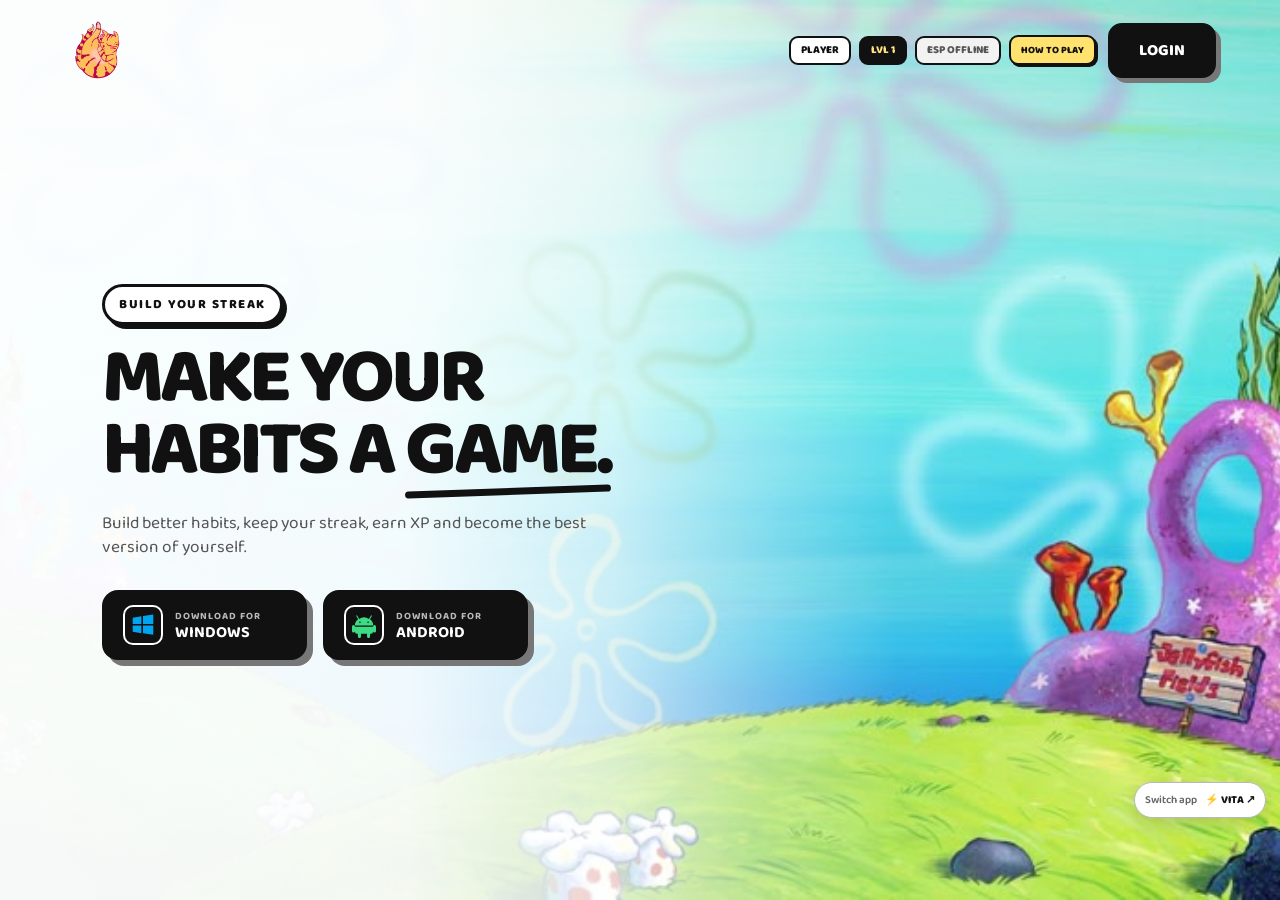
==== index.html @ 06d65dd2 "dark system" ====
<!DOCTYPE html>
<html lang="en">

<head>
    <meta charset="UTF-8">
    <meta name="viewport" content="width=device-width, initial-scale=1.0">

    <title>DOYOURSTREAK</title>

    <link rel="stylesheet" href="style.css">
</head>

<body>


    <!-- ================= LANDING PAGE ================= -->
    <section id="loginScreen" class="landing-page">

        <!-- NAVBAR -->
        <nav class="landing-navbar">

            <div class="landing-logo">
                <img src="reallogo.png" alt="DOYOURSTREAK">
            </div>

            <div class="landing-quick-info">
                <span class="landing-player">PLAYER</span>
                <span class="landing-level">LVL 1</span>
                <span class="landing-esp-status">ESP OFFLINE</span>
                <details class="landing-how-to-play">
                    <summary>HOW TO PLAY</summary>
                    <p>Log in, add a habit, then mark it done to earn XP and build your streak. Connect ESP in the app.</p>
                </details>
            </div>

            <button id="loginButton" class="login-button">
                LOGIN
            </button>

        </nav>


        <!-- HERO -->
        <main class="landing-hero">

            <!-- Background Image -->
            <div class="hero-background">
                <img src="backgroundatas.jpe" alt="DOYOURSTREAK Background">
            </div>


            <!-- Hero Text -->
            <div class="landing-content">

                <div class="landing-badge">
                    BUILD YOUR STREAK
                </div>

                <h1>
                    MAKE YOUR<br>
                    HABITS A <span>GAME.</span>
                </h1>

                <p>
                    Build better habits, keep your streak,
                    earn XP and become the best version of yourself.
                </p>


                <!-- DOWNLOAD BUTTONS -->
                <div class="download-buttons">

                    <a href="#" class="download-button windows" id="windowsDownload">
                        <span class="download-icon">
                            <svg viewBox="0 0 48 48" aria-hidden="true" focusable="false">
                                <path fill="#00A4EF" d="M5 10.4 21 8v14H5zM24 7.6l19-2.8V22H24zM5 25h16v14L5 36.6zM24 25h19v17.2l-19-2.8z"/>
                            </svg>
                        </span>

                        <div>
                            <small>DOWNLOAD FOR</small>
                            <strong>WINDOWS</strong>
                        </div>
                    </a>


                    <a href="#" class="download-button android" id="androidDownload">
                        <span class="download-icon">
                            <svg viewBox="0 0 48 48" aria-hidden="true" focusable="false">
                                <g fill="#3DDC84">
                                    <path d="M13.2 13.6 9.7 7.5a1 1 0 0 1 1.7-1l3.7 6.4a15 15 0 0 1 18 0l3.7-6.4a1 1 0 0 1 1.7 1L35 13.6a14 14 0 0 1 6 11.4H7.2a14 14 0 0 1 6-11.4Z"/>
                                    <path d="M7.2 27h33.6v9.2a4 4 0 0 1-4 4h-1.6v5.1a2.8 2.8 0 0 1-5.6 0v-5.1H18.4v5.1a2.8 2.8 0 0 1-5.6 0v-5.1h-1.6a4 4 0 0 1-4-4V27Zm-5.4 0a2.8 2.8 0 0 1 5.6 0v8a2.8 2.8 0 0 1-5.6 0v-8Zm38.8 0a2.8 2.8 0 0 1 5.6 0v8a2.8 2.8 0 0 1-5.6 0v-8Z"/>
                                    <circle cx="16.5" cy="19" r="1.5" fill="#111"/>
                                    <circle cx="31.5" cy="19" r="1.5" fill="#111"/>
                                </g>
                            </svg>
                        </span>

                        <div>
                            <small>DOWNLOAD FOR</small>
                            <strong>ANDROID</strong>
                        </div>
                    </a>

                </div>

            </div>

        </main>


        <!-- LOGIN MODAL -->
        <div id="loginModal" class="landing-login-modal hidden" role="dialog" aria-modal="true" aria-label="Create your account">

            <div class="landing-login-card">

                <!-- ================= STEP 1 : EMAIL ================= -->
                <div class="login-step active" id="loginStep1">

                    <button id="closeLogin" class="close-login" type="button" aria-label="Close sign up">
                        ×
                    </button>

                    <div class="login-logo">
                        <img src="reallogo.png" alt="DOYOURSTREAK">
                    </div>

                    <div class="login-step-number">
                        01 / 03
                    </div>

                    <h2>Welcome!</h2>

                    <p class="login-description">Create your account and start your journey.</p>

                    <div class="input-group">

                        <label for="emailInput">YOUR EMAIL</label>

                        <input type="email" id="emailInput" placeholder="Enter your email..." autocomplete="email" required>

                    </div>

                    <p id="emailError" class="login-error"></p>

                    <div class="input-group">
                        <label for="passwordInput">PASSWORD</label>
                        <div class="login-password-field">
                            <input type="password" id="passwordInput" placeholder="At least 8 characters" autocomplete="new-password" minlength="8" required>
                            <button class="login-password-toggle" type="button" data-password-toggle="passwordInput" aria-label="Show password" aria-pressed="false">Show</button>
                        </div>
                    </div>

                    <div class="input-group">
                        <label for="passwordConfirmInput">CONFIRM PASSWORD</label>
                        <div class="login-password-field">
                            <input type="password" id="passwordConfirmInput" placeholder="Enter your password again" autocomplete="new-password" required>
                            <button class="login-password-toggle" type="button" data-password-toggle="passwordConfirmInput" aria-label="Show password confirmation" aria-pressed="false">Show</button>
                        </div>
                    </div>

                    <p id="passwordError" class="login-error" role="alert"></p>
                    <p class="login-security-note">Secure sign-in is not connected yet. Passwords are checked here but never saved.</p>

                    <button id="emailNext" class="main-button" type="button">
                        CONTINUE <span aria-hidden="true">→</span>
                    </button>

                    <div class="login-provider-divider" aria-hidden="true">
                        <span>OR CONTINUE WITH</span>
                    </div>

                    <div class="login-provider-buttons">
                        <button id="googleLoginButton" class="login-provider-button" type="button">
                            <svg viewBox="0 0 48 48" aria-hidden="true" focusable="false">
                                <path fill="#4285F4" d="M43.6 24.5c0-1.4-.1-2.8-.4-4.1H24v7.8h11a9.4 9.4 0 0 1-4.1 6.2l6.3 4.9c3.7-3.4 6.4-8.5 6.4-14.8Z"/>
                                <path fill="#34A853" d="M24 44c5.4 0 10-1.8 13.3-4.8L31 34.3c-1.8 1.2-4.1 2-7 2-5.3 0-9.8-3.6-11.4-8.4l-6.5 5A20 20 0 0 0 24 44Z"/>
                                <path fill="#FBBC05" d="M12.6 27.9a12 12 0 0 1 0-7.8l-6.5-5a20 20 0 0 0 0 17.8l6.5-5Z"/>
                                <path fill="#EA4335" d="M24 12.1c3 0 5.6 1 7.7 3l5.8-5.8C34 6 29.4 4 24 4A20 20 0 0 0 6.1 15.1l6.5 5C14.2 15.7 18.7 12.1 24 12.1Z"/>
                            </svg>
                            <span>Google</span>
                        </button>

                        <button id="gmailLoginButton" class="login-provider-button" type="button">
                            <svg viewBox="0 0 48 48" aria-hidden="true" focusable="false">
                                <rect x="6" y="9" width="36" height="30" rx="4" fill="#ffffff" stroke="#EA4335" stroke-width="4"/>
                                <path d="m8 13 16 13 16-13" fill="none" stroke="#EA4335" stroke-width="4" stroke-linecap="round" stroke-linejoin="round"/>
                            </svg>
                            <span>Gmail</span>
                        </button>
                    </div>
                    <p id="loginProviderMessage" class="login-provider-message" role="status" aria-live="polite">
                        Google/Gmail sign-in is not enabled yet. Use email to continue.
                    </p>

                </div>


                <!-- ================= STEP 2 : CHARACTER ================= -->
                <div class="login-step" id="loginStep2">

                    <div class="login-step-number">
                        02 / 03
                    </div>

                    <h2>
                        Choose Your<br>
                        Character
                    </h2>

                    <p>
                        This character will accompany you
                        on your streak journey.
                    </p>


                    <div class="character-selection">

                        <div id="characterPlayer" class="character-card selected">

                            <div class="character-check">
                                ✓
                            </div>

                            <div class="character-image">
                                <img src="player.png" alt="Player">
                            </div>

                            <strong>
                                PLAYER
                            </strong>

                            <small>
                                SELECTED
                            </small>

                        </div>

                    </div>


                    <button id="characterNext" class="main-button">
                        CONTINUE →
                    </button>

                </div>


                <!-- ================= STEP 3 : CHARACTER NAME ================= -->
                <div class="login-step" id="loginStep3">

                    <div class="login-step-number">
                        03 / 03
                    </div>

                    <h2>
                        Name Your<br>
                        Character
                    </h2>

                    <p>
                        Give your character a name
                        before starting your journey.
                    </p>


                    <div class="input-group">

                        <label for="characterNameInput">
                            CHARACTER NAME
                        </label>

                        <input type="text" id="characterNameInput" placeholder="Enter character name..." maxlength="20"
                            autocomplete="off">

                    </div>

                    <p id="nameError" class="login-error"></p>


                    <button id="startJourneyButton" class="main-button">
                        START JOURNEY 🚀
                    </button>

                </div>

            </div>

        </div>

    </section>



    <!-- ================= APP ================= -->
    <section id="appScreen" class="screen hidden">

        <!-- HEADER -->
        <header class="topbar">

            <div class="brand-group">
                <div class="brand">
                    <img src="reallogo.png" alt="DOYOURSTREAK">
                </div>
                <div class="header-clock" aria-label="Current local date and time">
                    <time id="headerClockTime"></time>
                    <span id="headerClockDate"></span>
                </div>
            </div>

            <div class="user-info">
                <div class="header-player">
                    <span class="header-player-icon" aria-hidden="true">
                        <svg viewBox="0 0 24 24" focusable="false">
                            <path d="m3.5 10.5 8.5-7 8.5 7v9a1.5 1.5 0 0 1-1.5 1.5h-14A1.5 1.5 0 0 1 3.5 19.5z" />
                            <path d="M9 21v-7h6v7" />
                            <path d="m2.5 11.2 9.5-7.8 9.5 7.8" />
                        </svg>
                    </span>
                    <div class="header-player-copy">
                        <small>PLAYER</small>
                        <strong id="headerName">Player</strong>
                    </div>
                </div>

                <div class="level-badge" aria-label="Player level">
                    <small>LVL</small>
                    <strong id="level">1</strong>
                </div>
                <span id="espTopStatus" class="esp-top-status" role="status" aria-live="polite">ESP32 OFFLINE</span>
                <button id="openTutorialButton" class="tutorial-open-button" type="button">HOW TO PLAY</button>
                <button id="logoutButton" class="logout-button" type="button" aria-label="Log out">LOG OUT</button>
            </div>


        </header>





        <!-- ================= CHARACTER PAGE ================= -->

        <!-- CHARACTER PAGE -->
        <div id="characterPage" class="app-page active">

            <div class="character-top-actions">

                <div class="coin-display">
                    <img src="koinngawi.png" alt="Coins">
                    <strong id="coinAmount">0</strong>
                </div>

                <button id="premiumOpenButton" class="premium-open-button" type="button" aria-label="Buka Premium">
                    <img src="iconpremium.png" alt="Premium">
                </button>

            </div>

            <!-- SMALL STATS -->
            <section class="character-stats">
                <div>
                    <small>STREAK</small>
                    <strong id="streak">0</strong>
                </div>

                <div>
                    <small>TOTAL XP</small>
                    <strong id="totalXP">0</strong>
                </div>

                <div>
                    <small>TODAY</small>
                    <strong id="completedToday">0 / 0</strong>
                </div>
            </section>

            <!-- CHARACTER -->
            <section class="character-display">

                <button class="character-arrow" id="prevCharacter" type="button">
                    &lt;
                </button>

                <div class="character-main">
                    <div id="characterReactionBubble" class="character-reaction-bubble hidden" aria-live="polite"></div>
                    <img id="characterFood" class="character-food hidden" src="" alt="" aria-hidden="true">
                    <img id="playerImage" src="player.png" alt="Player">
                    <div id="characterFallback" class="character-fallback hidden" role="img" aria-label="Karakter anjing">🐶</div>

                    <h2 id="playerName">Player</h2>
                    <div class="character-feed-hint" aria-label="Feeding controls">
                        <span class="feed-hint-step">
                            <span class="feed-hint-platform">MOBILE</span>
                            <span class="feed-hint-action"><b class="feed-hint-count">×3</b>Tap character</span>
                        </span>
                        <span class="feed-hint-step">
                            <span class="feed-hint-platform">DESKTOP</span>
                            <span class="feed-hint-action"><kbd>E</kbd>Press to feed</span>
                        </span>
                    </div>
                </div>

                <button class="character-arrow" id="nextCharacter" type="button">
                    &gt;
                </button>

            </section>

            <!-- XP -->
            <section class="character-xp">
                <div class="xp-label">
                    <span>XP</span>
                    <strong><span id="xpText">0</span> / 100</strong>
                </div>

                <div class="xp-bar">
                    <div id="xpBar"></div>
                </div>
            </section>

        </div>

        <section id="settingsPage" class="app-page settings-page" aria-labelledby="settingsTitle">
            <header class="settings-heading">
                <div class="settings-heading-copy">
                    <img src="settingicon.png" alt="">
                    <div>
                        <p>DOYOURSTREAK</p>
                        <h1 id="settingsTitle">Settings</h1>
                    </div>
                </div>
                <button id="settingsEtcButton" class="settings-etc-trigger" type="button" aria-label="More options" aria-haspopup="dialog" aria-controls="settingsEtcPopup" aria-expanded="false">
                    <img src="etcicon.png" alt="">
                </button>
            </header>

            <section class="settings-card" aria-labelledby="languageTitle">
                <div class="settings-section-heading">
                    <img src="bahasa icon.png" alt="">
                    <div>
                        <h2 id="languageTitle">Language</h2>
                        <p>Choose the language used throughout the app.</p>
                    </div>
                </div>
                <div class="settings-language-options" role="group" aria-label="Choose language">
                    <button type="button" class="settings-language-option" data-language="zh" aria-pressed="false">中文</button>
                    <button type="button" class="settings-language-option" data-language="ru" aria-pressed="false">Русский</button>
                    <button type="button" class="settings-language-option" data-language="id" aria-pressed="false">Indonesia</button>
                    <button type="button" class="settings-language-option" data-language="en" aria-pressed="false">English</button>
                </div>
            </section>

            <section class="settings-card" aria-labelledby="appearanceTitle">
                <div class="settings-section-heading">
                    <span class="settings-theme-icon" aria-hidden="true">◐</span>
                    <div>
                        <h2 id="appearanceTitle">Appearance</h2>
                        <p>Customize how the app looks.</p>
                    </div>
                </div>
                <div class="settings-theme-control">
                    <div>
                        <label for="darkModeToggle">Dark mode</label>
                        <p>Use a darker color theme across the app.</p>
                    </div>
                    <label class="settings-theme-switch">
                        <input id="darkModeToggle" type="checkbox" role="switch" aria-checked="false">
                        <span class="settings-theme-switch-track" aria-hidden="true"></span>
                    </label>
                </div>
                <p id="settingsThemeFeedback" class="settings-theme-feedback" role="status" aria-live="polite"></p>
            </section>

            <section class="settings-card" aria-labelledby="profileSettingsTitle">
                <div class="settings-section-heading settings-profile-heading">
                    <div class="settings-profile-avatar-wrap">
                        <img id="settingsProfileAvatar" class="settings-profile-avatar hidden" alt="Profile photo">
                        <span id="settingsProfileInitials" class="settings-profile-initials" aria-hidden="true">P</span>
                    </div>
                    <div>
                        <h2 id="profileSettingsTitle">Profile</h2>
                        <p>Your current player details.</p>
                        <div class="settings-avatar-actions">
                            <input id="settingsAvatarInput" class="hidden" type="file" accept="image/*" aria-label="Choose a profile photo">
                            <button id="settingsAvatarChoose" class="settings-avatar-button" type="button">Attach photo</button>
                            <button id="settingsAvatarRemove" class="settings-avatar-remove hidden" type="button">Remove</button>
                        </div>
                        <p id="settingsAvatarFeedback" class="settings-avatar-feedback" role="status" aria-live="polite"></p>
                    </div>
                </div>
                <dl class="settings-profile-details">
                    <div><dt>Name</dt><dd id="settingsProfileName">Player</dd></div>
                    <div><dt>Streak</dt><dd><span id="settingsProfileStreak">0</span> days</dd></div>
                    <div>
                        <dt>Password</dt>
                        <dd class="settings-password-note">Not saved — secure sign-in is not connected yet.</dd>
                    </div>
                </dl>
            </section>

        </section>

        <div id="settingsEtcPopup" class="settings-popup hidden" role="dialog" aria-modal="true" aria-labelledby="settingsEtcTitle">
            <section class="settings-popup-card">
                <header class="settings-popup-heading">
                    <div>
                        <p>DOYOURSTREAK</p>
                        <h2 id="settingsEtcTitle">More options</h2>
                    </div>
                    <button id="settingsEtcClose" class="settings-popup-close" type="button" aria-label="Close more options">×</button>
                </header>
                <details class="settings-help">
                    <summary>How to play</summary>
                    <p>Add a habit, then mark it done to earn XP and build your streak. Your progress is saved in this browser.</p>
                </details>
                <button id="settingsLogoutButton" class="settings-logout-button" type="button">Log out</button>
            </section>
        </div>

        <!-- ================= SHOP PAGE ================= -->

        <div id="shopPage" class="app-page">

            <section class="shop-page">

                <div class="shop-page-header">

                    <div>
                        <small>CHARACTER STORE</small>
                        <h1>CHARACTER SHOP</h1>
                    </div>

                    <div class="shop-coins">

                        <img src="koinngawi.png" alt="Coins">

                        <strong id="shopCoinAmount">0</strong>

                    </div>

                </div>


                <div class="shop-categories" role="tablist" aria-label="Shop categories">
                    <button
                        class="shop-category active"
                        type="button"
                        role="tab"
                        id="shopCharacterTab"
                        aria-selected="true"
                        aria-controls="shopItems"
                        data-shop-category="character"
                    >
                        <img src="iconkategoriwallpaper.png" alt="">
                        <span>CHARACTER</span>
                    </button>
                    <button
                        class="shop-category"
                        type="button"
                        role="tab"
                        id="shopBackgroundTab"
                        aria-selected="false"
                        aria-controls="shopItems"
                        data-shop-category="background"
                    >
                        <img src="iconwallpaper.png" alt="">
                        <span>BACKGROUND</span>
                    </button>
                </div>

                <div class="shop-items" id="shopItems" role="tabpanel" aria-labelledby="shopCharacterTab">

                    <!-- OYENOMALI -->
                    <div class="shop-item">

                        <img src="oyenomali.png" alt="Oyenomali">

                        <h3>OYENOMALI</h3>

                        <div class="item-price">

                            <img src="koinngawi.png" alt="Coins">

                            <span>100</span>

                        </div>

                        <button class="buy-character" data-character="oyenomali.png" data-price="100">
                            BUY
                        </button>

                    </div>


                    <!-- PLAYERSKIN -->
                    <div class="shop-item">


                    </div>


                    <!-- COPET -->
                    <div class="shop-item">

                        <img src="copet.png" alt="Copet">

                        <h3>COPET</h3>

                        <div class="item-price">

                            <img src="koinngawi.png" alt="Coins">

                            <span>200</span>

                        </div>

                        <button class="buy-character" data-character="copet.png" data-price="200">
                            BUY
                        </button>

                    </div>

                </div>

            </section>

        </div>

        <!-- ================= GAME PAGE ================= -->

        <div id="gamePage" class="app-page">

            <section class="game-page">

                <div class="game-header">
                    <small>MINIGAME</small>
                    <h1>PLAY & EARN</h1>
                    <p>
                        Main game menggunakan character kamu sendiri.
                    </p>
                </div>


                <!-- GAME MENU -->

                <div id="gameMenu" class="game-menu">

                    <!-- FIGHTING GAME -->

                    <button id="openFightingGame" class="game-card">

                        <div class="game-card-icon">
                            ⚔️
                        </div>

                        <div>
                            <small>BATTLE</small>
                            <h2>FIGHTING</h2>
                            <p>
                                Gunakan strategi untuk mengalahkan monster.
                            </p>
                        </div>

                    </button>




                    <button id="openDinoGame" class="game-card">

                        <div class="game-card-icon">
                            🦖
                        </div>

                        <div>
                            <small>RUN</small>
                            <h2>DINO RUN</h2>
                            <p>
                                Lompat dan hindari obstacle.
                            </p>
                        </div>

                    </button>

                    <button id="openFlappyGame" class="game-card" type="button">
                        <div class="game-card-icon">🐤</div>
                        <div>
                            <small>ARCADE</small>
                            <h2>FLAPPY BIRD</h2>
                            <p>Terbang melewati pipa dan pecahkan skor terbaik.</p>
                        </div>
                    </button>
                    <button id="openClawGame" class="game-card" type="button">
                        <div class="game-card-icon"><img class="claw-game-icon" src="iconclaw.png" alt="Claw machine"></div>
                        <div>
                            <small>PRIZE CRANE</small>
                            <h2>CLAW MACHINE</h2>
                            <p>Capit karakter untuk dapat koin dan EXP. Hindari anomaly!</p>
                        </div>
                    </button>
                    <button id="openCatBike" class="game-card" type="button">
                        <div class="game-card-icon"><img class="cat-bike-game-icon" src="iconcatbike.jpg" alt="Cat riding a motorcycle"></div>
                        <div><small>ENDLESS RIDE</small><h2>CAT BIKE</h2><p>Ride the sunny farm road and dodge cars and trucks!</p></div>
                    </button>
                     <!-- Tombol kecil ESP32 -->
                     <div class="esp-connect-controls">
                        <button id="espConnectButton" class="esp-connect-button" type="button">🔌 CONNECT ESP32</button>
                       <span id="espConnectionStatus" class="esp-connection-status" role="status">ESP32: Disconnected</span>
                     </div>


                </div>

               
                <!-- ================= FIGHTING GAME ================= -->

                <div id="fightingGame" class="game-screen hidden">

                    <div class="game-screen-header">

                        <button id="backFromFight" class="secondary-button">
                            ← BACK
                        </button>

                        <h2>🥊 FIGHTING</h2>

                    </div>


                    <div class="fight-arena">

                        <!-- PLAYER -->

                        <div class="fighter player-fighter">

                            <div class="fighter-name">
                                <span id="fightPlayerName">
                                    PLAYER
                                </span>

                                <span id="fightPlayerHPText">
                                    100 HP
                                </span>
                            </div>

                            <div class="hp-bar">
                                <div id="fightPlayerHP"></div>
                            </div>

                            <img id="fightPlayerImage" src="player.png" alt="Player">

                        </div>


                        <div class="fight-vs">
                            VS
                        </div>


                        <!-- ENEMY -->

                        <div class="fighter enemy-fighter">

                            <div class="fighter-name">

                                <span>
                                    MONSTER
                                </span>

                                <span id="fightEnemyHPText">
                                    100 HP
                                </span>

                            </div>

                            <div class="hp-bar enemy-hp">
                                <div id="fightEnemyHP"></div>
                            </div>

                            <img id="fightEnemyImage" src="Monster1.png" alt="Monster">

                        </div>

                    </div>


                    <p id="fightStatus" class="game-status">
                        Ready to fight!
                    </p>


                    <div class="fight-controls">

                        <button id="fightAttack" class="game-action-button">
                            👊 ATTACK
                        </button>

                        <button id="fightSpecial" class="game-action-button special">
                            ⚡ SPECIAL
                        </button>

                        <button id="fightHeavy" class="game-action-button">
                            💥 HEAVY
                        </button>

                        <button id="fightDefend" class="game-action-button">
                            🛡️ DEFEND
                        </button>

                        <button id="fightRecover" class="game-action-button">
                            ❤️ RECOVER
                        </button>

                    </div>


                    <button id="fightRestart" class="main-button hidden">
                        PLAY AGAIN
                    </button>

                </div>


                <!-- ================= DINO GAME ================= -->

                <div id="dinoGame" class="game-screen hidden">

                    <div class="game-screen-header">

                        <button id="backFromDino" class="secondary-button">
                            ← BACK
                        </button>

                        <h2>🏃 DINO RUN</h2>

                    </div>


                    <div class="dino-score">

                        <span>
                            SCORE:
                            <strong id="dinoScore">
                                0
                            </strong>
                        </span>

                        <span>
                            BEST:
                            <strong id="dinoBest">
                                0
                            </strong>
                        </span>

                    </div>


                    <div class="dino-wrapper">

                        <canvas id="dinoCanvas" width="800" height="300"></canvas>

                    </div>


                    <p id="dinoStatus" class="game-status">
                        Press SPACE or click to jump!
                    </p>


                    <div class="dino-controls">

                        <button id="startDino" class="main-button">
                            START RUN
                        </button>

                        <button id="jumpDino" class="game-action-button">
                            ↑ JUMP
                        </button>

                    </div>

                </div>

                <div id="flappyGame" class="game-screen hidden">
                    <div class="game-screen-header">
                        <button id="backFromFlappy" class="secondary-button" type="button">← MENU GAME</button>
                        <h2>🐤 FLAPPY BIRD</h2>
                    </div>
                    <div class="flappy-scoreboard">
                        <span>SKOR <strong id="flappyScore">0</strong></span>
                        <span>TERBAIK <strong id="flappyBest">0</strong></span>
                    </div>
                    <div class="flappy-stage">
                        <canvas id="flappyCanvas" width="360" height="480" aria-label="Game Flappy Bird"></canvas>
                    </div>
                    <p id="flappyStatus" class="game-status">Tekan MULAI, lalu klik atau tekan spasi untuk terbang.</p>
                    <div class="flappy-controls">
                        <button id="startFlappy" class="main-button" type="button">MULAI</button>
                        <button id="flapFlappy" class="game-action-button" type="button">🐾 TERBANG</button>
                    </div>
                </div>

                <div id="clawGame" class="game-screen hidden">
                    <div class="game-screen-header">
                        <button id="backFromClaw" class="secondary-button" type="button">← MENU GAME</button>
                        <h2>CLAW MACHINE</h2>
                    </div>
                    <div class="claw-scoreboard">
                        <span>DITANGKAP <strong id="clawScore">0</strong></span>
                        <span>KOIN <strong id="clawCoins">0</strong></span>
                        <span>EXP <strong id="clawXP">0</strong></span>
                    </div>
                    <div class="claw-stage">
                        <canvas id="clawCanvas" width="800" height="460" aria-label="Claw machine game"></canvas>
                    </div>
                    <p id="clawStatus" class="game-status">Gerakkan capit, lalu tekan CAPIT. Karakter memberi hadiah; anomaly bikin zonk.</p>
                    <div class="claw-controls">
                        <button id="clawLeft" class="game-action-button" type="button" aria-label="Move claw left">◀ KIRI</button>
                        <button id="clawDrop" class="main-button" type="button">CAPIT</button>
                        <button id="clawRight" class="game-action-button" type="button" aria-label="Move claw right">KANAN ▶</button>
                    </div>
                    <button id="clawRestart" class="main-button claw-restart hidden" type="button">MAIN LAGI</button>
                    <small class="claw-hint">Bisa pakai tombol panah kiri/kanan, lalu Spasi untuk capit.</small>
                </div>

                <div id="catBikeGame" class="game-screen hidden">
                    <div class="game-screen-header">
                        <button id="backFromCatBike" class="secondary-button" type="button">← MENU GAME</button>
                        <h2>🐱 CAT BIKE</h2>
                    </div>
                    <div class="cat-bike-scoreboard"><span>DISTANCE <strong id="catBikeDistance">0</strong> m</span><span>SCORE <strong id="catBikeScore">0</strong></span><span>BEST <strong id="catBikeBest">0</strong></span><span>POINTS EARNED <strong id="catBikePoints">0</strong></span></div>
                    <div class="cat-bike-stage"><canvas id="catBikeCanvas" width="450" height="800" aria-label="Cat Bike endless road game"></canvas></div>
                    <p id="catBikeStatus" class="game-status">Four lanes! Swipe or use ← → / A / D. Traffic can come from either end.</p>
                    <div class="cat-bike-controls"><button id="catBikeLeft" class="game-action-button" type="button" aria-label="Steer left">◀ LEFT</button><button id="startCatBike" class="main-button" type="button">START RIDE</button><button id="catBikeRight" class="game-action-button" type="button" aria-label="Steer right">RIGHT ▶</button></div>
                </div>

            </section>

        </div>


        <!-- ================= EXERCISE PAGE ================= -->

        <div id="exercisePage" class="app-page">

            <div class="daily-task-card">
                <div class="daily-task-header">
                    <span>🎯 DAILY TASK</span>
                    <span id="dailyTaskReward">
                        🪙 +20
                    </span>
                </div>

                <h3 id="dailyTaskTitle">Loading daily task...</h3>
                <p id="dailyTaskDescription"></p>

                <div class="daily-task-progress">
                    <div id="dailyTaskProgressBar"></div>
                </div>

                <div class="daily-task-bottom">
                    <span id="dailyTaskProgressText">0 / 1</span>
                    <button id="claimDailyTask" disabled>CLAIM</button>
                </div>
            </div>
            <section class="habits-section">

                <div class="section-header">

                    <div>
                        <small>YOUR ROUTINE</small>
                        <h2>Today's Habits</h2>
                    </div>

                    <button id="addHabitButton" class="main-button">
                        + ADD HABIT
                    </button>

                </div>

                <div id="habitFilters" class="habit-filters" role="group" aria-label="Filter habits by category" hidden>
                    <button class="habit-filter active" type="button" data-category="all" aria-pressed="true">ALL</button>
                    <button class="habit-filter" type="button" data-category="health" aria-pressed="false">
                        <img src="iconhealt.png" alt=""> HEALTH
                    </button>
                    <button class="habit-filter" type="button" data-category="happy" aria-pressed="false">
                        <img src="iconhappy.png" alt=""> HAPPY
                    </button>
                    <button class="habit-filter" type="button" data-category="finance" aria-pressed="false">
                        <img src="iconfinance.png" alt=""> FINANCE
                    </button>
                </div>

                <button id="reminderControlsToggle" class="reminder-controls-toggle" type="button" aria-pressed="false" hidden>
                    SEMBUNYIKAN PENGINGAT
                </button>
                <div id="habitList" class="habit-list"></div>

                <section class="feature-panel" aria-labelledby="streakProtectionTitle">
                    <div class="feature-panel-heading">
                        <div>
                            <small>JAGA RUTINITAS</small>
                            <h2 id="streakProtectionTitle">Pengingat &amp; Streak Freeze</h2>
                        </div>
                        <div class="feature-panel-actions">
                            <p>Freeze: <strong id="freezeCount">0</strong></p>
                            <button id="reminderPanelToggle" class="reminder-panel-toggle" type="button" aria-controls="reminderPanelContent" aria-expanded="false">
                                LIHAT PENGATURAN
                            </button>
                        </div>
                    </div>
                    <div id="reminderPanelContent" class="feature-panel-content" hidden>
                        <p class="feature-status">1 Freeze melindungi 1 hari kalender yang terlewat. Hari yang terlewat diperiksa saat aplikasi dibuka; jika stok habis, streak direset. Freeze pertama didapat dari pencapaian 7 hari.</p>
                        <div id="reminderList" class="reminder-list"></div>
                        <p id="reminderStatus" class="feature-status" role="status" aria-live="polite">
                            Pengingat hanya berjalan saat aplikasi terbuka.
                        </p>
                    </div>
                </section>

                <div id="emptyState" class="empty-state">

                    <div class="empty-icon">
                        🏋️
                    </div>

                    <h3>No habits yet</h3>

                    <p>
                        Add your first habit and start your streak.
                    </p>

                    <button id="emptyAddButton" class="main-button">
                        CREATE HABIT
                    </button>

                </div>

            </section>

        </div>

        <!-- ================= ADD HABIT MODAL ================= -->
        <div id="habitModal" class="habit-modal hidden">

            <div class="habit-modal-card">

                <div class="habit-modal-actions">
                    <button id="minimizeModal" class="minimize-modal" type="button" aria-label="Minimize habit form" title="Minimize">−</button>
                    <button id="closeModal" class="close-modal" aria-label="Close habit form">×</button>
                </div>

                <div class="habit-modal-heading">
                    <div><div class="modal-title">ADD NEW HABIT</div>
                    <p class="modal-subtitle">Set up a habit, one step at a time.</p></div>
                </div>
                <div class="habit-progress" aria-label="Habit setup progress">
                    <span class="habit-progress-fill" id="habitProgressFill"></span>
                </div>

                <!-- STEP 1 -->
                <div class="habit-step active" id="habitStep1">

                    <div class="step-number">01</div>

                    <h2>What is your habit?</h2>

                    <p>Give your habit a name.</p>

                    <div class="input-group">

                        <label for="habitName">
                            HABIT NAME
                        </label>

                        <input type="text" id="habitName" placeholder="Example: Read a book" maxlength="40">

                    </div>

                    <button type="button" id="habitNext1" class="main-button">
                        NEXT →
                    </button>

                </div>


                <!-- STEP 2 -->
                <div class="habit-step" id="habitStep2">

                    <div class="step-number">02</div>

                    <h2>When will you do it?</h2>

                    <p>Choose your habit time.</p>

                    <div class="input-group">

                        <label for="habitTime">
                            TIME
                        </label>

                        <input type="time" id="habitTime">

                    </div>

                    <div class="step-buttons">

                        <button type="button" id="habitBack2" class="secondary-button">
                            ← BACK
                        </button>

                        <button type="button" id="habitNext2" class="main-button">
                            NEXT →
                        </button>

                    </div>

                </div>


                <!-- STEP 3 -->
                <div class="habit-step" id="habitStep3">

                    <div class="step-number">03</div>

                    <h2>How important is it?</h2>

                    <p>Choose your priority.</p>

                    <div class="priority-options">

                        <button type="button" class="priority-option" data-priority="High">
                            🔴 High
                        </button>

                        <button type="button" class="priority-option selected" data-priority="Normal">
                            🟡 Normal
                        </button>

                        <button type="button" class="priority-option" data-priority="Low">
                            🟢 Low
                        </button>

                    </div>

                    <div class="step-buttons">

                        <button type="button" id="habitBack3" class="secondary-button">
                            ← BACK
                        </button>

                        <button type="button" id="habitNext3" class="main-button">
                            NEXT →
                        </button>

                    </div>

                </div>


                <!-- STEP 4 -->
                <div class="habit-step" id="habitStep4">

                    <div class="step-number">04</div>

                    <h2>Choose your type</h2>

                    <p>Choose a category, then pick an icon for your habit.</p>

                    <div class="category-options" role="group" aria-label="Habit category">
                        <button type="button" class="category-option selected" data-category="health" aria-pressed="true">
                            <img src="iconhealt.png" alt="">
                            <span>HEALTH</span>
                        </button>
                        <button type="button" class="category-option" data-category="happy" aria-pressed="false">
                            <img src="iconhappy.png" alt="">
                            <span>HAPPY</span>
                        </button>
                        <button type="button" class="category-option" data-category="finance" aria-pressed="false">
                            <img src="iconfinance.png" alt="">
                            <span>FINANCE</span>
                        </button>
                    </div>

                    <div id="financeFields" class="finance-fields hidden">
                        <p>Set your savings goal and usual daily deposit. Checking this habit adds the deposit automatically.</p>
                        <div class="finance-field-grid">
                            <div class="input-group">
                                <label for="financeTarget">SAVINGS GOAL (IDR)</label>
                                <input id="financeTarget" type="number" min="1" step="1" inputmode="numeric" placeholder="e.g. 1000000">
                            </div>
                            <div class="input-group">
                                <label for="financeInitialSaved">ALREADY SAVED (IDR)</label>
                                <input id="financeInitialSaved" type="number" min="0" step="1" inputmode="numeric" value="0">
                            </div>
                            <div class="input-group">
                                <label for="financeDailyDeposit">DAILY DEPOSIT (IDR)</label>
                                <input id="financeDailyDeposit" type="number" min="1" step="1" inputmode="numeric" placeholder="e.g. 10000">
                            </div>
                        </div>
                    </div>

                    <div class="emoji-options">

                        <button type="button" class="emoji-option selected" data-icon="belajaricon.png">
                            <img src="belajaricon.png" alt="Belajar">
                        </button>

                        <button type="button" class="emoji-option" data-icon="sport.png">
                            <img src="sport.png" alt="Sport">
                        </button>

                        <button type="button" class="emoji-option" data-icon="latihanicon.png">
                            <img src="latihanicon.png" alt="Latihan">
                        </button>

                        <button type="button" class="emoji-option" data-icon="ngemilicon.png">
                            <img src="ngemilicon.png" alt="Ngemil">
                        </button>

                    </div>


                    <div class="step-buttons">

                        <button type="button" id="habitBack4" class="secondary-button">
                            ← BACK
                        </button>

                        <button type="button" id="habitNext4" class="main-button">
                            NEXT
                        </button>

                    </div>

                </div>

                <div class="habit-step" id="habitStep5">
                    <div class="step-number">05</div>
                    <h2>When should it reset?</h2>
                    <p id="habitResetHelp">Choose how long until this habit can be completed again.</p>
                    <div id="habitResetSettings" class="input-group">
                        <label for="habitResetValue">RESET EVERY</label>
                        <div class="habit-reset-controls">
                            <input type="number" id="habitResetValue" min="1" max="365" value="1">
                            <select id="habitResetUnit" aria-label="Reset interval unit">
                                <option value="halfday">Half day (12 hours)</option>
                                <option value="day" selected>Day(s)</option>
                                <option value="week">Week(s)</option>
                            </select>
                        </div>
                    </div>
                    <div class="step-buttons">
                        <button type="button" id="habitBack5" class="secondary-button">BACK</button>
                        <button type="button" id="saveHabitButton" class="main-button">ADD HABIT</button>
                    </div>
                </div>

            </div>

            <button id="restoreHabitModal" class="habit-modal-restore" type="button" aria-label="Restore habit form">
                <span><strong>Habit setup minimized</strong><small>Click to continue</small></span>
            </button>

        </div>


        <!-- ================= INFO / CALENDAR PAGE ================= -->
        <div id="infoPage" class="app-page">

            <section class="info-page">

                <!-- HEADER -->
                <div class="info-header">
                    <small>DOYOURSTREAK</small>
                    <h1>CALENDAR & EVENTS</h1>
                    <p>Plan your next challenge and meet the DOYOURSTREAK community.</p>
                </div>

                <section class="local-leaderboard-card" aria-labelledby="localLeaderboardTitle">
                    <div class="local-leaderboard-heading">
                        <div>
                            <small>THIS DEVICE</small>
                            <h2 id="localLeaderboardTitle">LOCAL PLAYER RANKING</h2>
                            <p>Compare XP and streaks between profiles saved on this device.</p>
                        </div>
                        <img class="leaderboard-champion" src="Champion1.png" alt="Champion">
                    </div>
                    <div class="local-profile-controls">
                        <label for="localProfileSelect">ACTIVE PROFILE</label>
                        <select id="localProfileSelect" aria-label="Switch local profile"></select>
                        <label for="localProfileName">ADD A PROFILE</label>
                        <div class="local-profile-create">
                            <input id="localProfileName" type="text" maxlength="24" placeholder="New player name">
                            <button id="createLocalProfile" type="button">ADD</button>
                        </div>
                    </div>
                    <div id="localLeaderboard" class="local-leaderboard" aria-live="polite"></div>
                </section>

                <section class="feature-panel friend-challenge-panel" aria-labelledby="friendChallengeTitle">
                    <div class="feature-panel-heading">
                        <div>
                            <small>PROFIL DI PERANGKAT INI</small>
                            <h2 id="friendChallengeTitle">Tantangan Teman</h2>
                            <p>Ajak profil lain berlomba menjaga rutinitas. Hari dihitung jika minimal satu habit selesai.</p>
                        </div>
                    </div>
                    <p class="feature-status">Teman adalah profil lokal di browser ini. Progres tidak tersinkron ke perangkat lain.</p>
                    <div class="friend-challenge-controls">
                        <div class="friend-challenge-field">
                            <label for="friendProfileSelect">Profil teman</label>
                            <select id="friendProfileSelect"></select>
                        </div>
                        <button id="addFriendButton" type="button" class="secondary-button">Tambah teman</button>
                        <div class="friend-challenge-field">
                            <label for="challengeTypeSelect">Pilih tantangan</label>
                            <select id="challengeTypeSelect">
                                <option value="streak">Streak 3 hari · berturut-turut</option>
                                <option value="weekly">Mingguan · target 5 dari 7 hari</option>
                            </select>
                        </div>
                        <button id="createFriendChallenge" type="button" class="main-button">Buat tantangan</button>
                    </div>
                    <div id="friendList" class="friend-list" aria-live="polite"></div>
                    <div id="friendChallengeList" class="friend-challenge-list" aria-live="polite"></div>
                </section>

                <!-- CALENDAR -->
                <div class="calendar-card">

                    <div class="calendar-top">
                        <button id="prevMonth" type="button">&lt;</button>

                        <h2 id="calendarMonth">October 2026</h2>

                        <button id="nextMonth" type="button">&gt;</button>
                    </div>

                    <div class="calendar-weekdays">
                        <span>MON</span>
                        <span>TUE</span>
                        <span>WED</span>
                        <span>THU</span>
                        <span>FRI</span>
                        <span>SAT</span>
                        <span>SUN</span>
                    </div>

                    <div id="calendarDays" class="calendar-days"></div>

                </div>


                <!-- COMMUNITY EVENTS -->
                <div class="events-section">

                    <div class="events-title">
                        <small>NOVEMBER LINEUP</small>
                        <h2>UPCOMING EVENTS</h2>
                    </div>

                    <div id="adminEvents" class="admin-events">

                        <!-- EVENT 1 -->
                        <article class="event-card">
                            <div class="event-date">
                                <strong>09</strong>
                                <span>NOV</span>
                            </div>

                            <div class="event-content">
                                <span class="event-tag">7 DAYS · +50 XP</span>
                                <h3>STREAK SPRINT</h3>
                                <p>Complete one habit each day for seven days and keep your streak alive.</p>
                            </div>
                            <span class="event-arrow" aria-hidden="true">↗</span>
                        </article>


                        <!-- EVENT 2 -->
                        <article class="event-card">
                            <div class="event-date">
                                <strong>15</strong>
                                <span>NOV</span>
                            </div>

                            <div class="event-content">
                                <span class="event-tag">COMMUNITY · SHOWCASE</span>
                                <h3>CHARACTER PARADE</h3>
                                <p>Show off your character in chat and cheer on other streak builders.</p>
                            </div>
                            <span class="event-arrow" aria-hidden="true">↗</span>
                        </article>


                        <!-- EVENT 3 -->
                        <article class="event-card">
                            <div class="event-date">
                                <strong>22</strong>
                                <span>NOV</span>
                            </div>

                            <div class="event-content">
                                <span class="event-tag">WEEKEND · +30 XP</span>
                                <h3>WEEKEND QUEST</h3>
                                <p>Finish three habits this weekend to earn a bonus for your progress.</p>
                            </div>
                            <span class="event-arrow" aria-hidden="true">↗</span>
                        </article>

                    </div>

                    <button id="eventChatLaunch" class="event-chat-launch" type="button">
                        <img src="iconchat.jpe" alt="">
                        <span><strong>STREAK CHAT</strong><small>Join the community conversation</small></span>
                        <span class="event-chat-launch-arrow" aria-hidden="true">↗</span>
                    </button>

                </div>

            </section>

        </div>

        <div id="eventChatPage" class="app-page">
            <section class="event-chat-page">
                <button id="eventChatBackButton" class="event-chat-back" type="button">← BACK TO EVENTS</button>
                <section class="event-chat" aria-labelledby="eventChatTitle">
                    <div class="event-chat-heading">
                        <div>
                            <small>LOCAL COMMUNITY · THIS DEVICE</small>
                            <h1 id="eventChatTitle">STREAK CHAT</h1>
                            <p>Ngobrol sebagai karaktermu dan beri semangat ke pemain lain.</p>
                        </div>
                        <span class="event-chat-status"><i aria-hidden="true"></i> CHAT AKTIF</span>
                    </div>
                    <div id="eventChatMessages" class="event-chat-messages" role="log" aria-live="polite" aria-relevant="additions text"></div>
                    <form id="eventChatForm" class="event-chat-form">
                        <div class="event-chat-profile">
                            <img id="eventChatAvatar" src="player.png" alt="">
                            <div class="event-chat-profile-copy">
                                <small id="eventChatPremiumBadge" class="event-chat-premium-badge hidden">PRO</small>
                                <span id="eventChatProfileName">PLAYER</span>
                            </div>
                        </div>
                        <label class="sr-only" for="eventChatInput">Tulis pesan chat</label>
                        <textarea id="eventChatInput" rows="2" maxlength="280" placeholder="Tulis pesan untuk komunitas..." required></textarea>
                        <button id="eventChatSend" type="submit" aria-label="Kirim pesan">KIRIM <span aria-hidden="true">↗</span></button>
                    </form>
                    <p id="eventChatFeedback" class="event-chat-feedback" aria-live="polite">Pesan tersimpan di perangkat ini.</p>
                </section>
            </section>
        </div>

        <div id="achievementsPage" class="app-page">
            <section class="achievements-page">
                <header class="achievements-header">
                    <small>DOYOURSTREAK</small>
                    <h1>PENCAPAIAN &amp; QUEST</h1>
                    <p>Pantau progres, raih hadiah, dan bangun rutinitas.</p>
                </header>
                <div id="awardsMenu" class="award-option-grid" aria-label="Choose an awards section">
                    <button class="award-option" type="button" data-award-section="achievement"><small>PERJALANANMU</small><strong>Pencapaian</strong><span>Buka badge dari pencapaian jangka panjang.</span></button>
                    <button class="award-option" type="button" data-award-section="daily"><small>DIULANG HARIAN</small><strong>Quest Harian</strong><span>Selesaikan target habit harian.</span></button>
                    <button class="award-option" type="button" data-award-section="weekly"><small>DIULANG MINGGUAN</small><strong>Quest Mingguan</strong><span>Jaga konsistensi setiap minggu.</span></button>
                    <button class="award-option" type="button" data-award-section="monthly"><small>DIULANG BULANAN</small><strong>Quest Bulanan</strong><span>Bangun progres habit jangka panjang.</span></button>
                    <button class="award-option" type="button" data-award-section="annual"><small>QUEST LAMA</small><strong>Quest Tahunan</strong><span>Lanjutkan tantangan tahunan yang tersedia.</span></button>
                </div>
                <section id="awardDetail" class="award-detail" hidden>
                    <button id="awardBackButton" class="secondary-button award-back-button" type="button">← BACK TO AWARDS</button>
                    <h2 id="awardDetailTitle"></h2>
                    <div id="achievementList" class="achievement-list" aria-live="polite"></div>
                    <div id="questList" class="quest-period-list" aria-live="polite"></div>
                </section>
            </section>
        </div>

        <!-- ================= PREMIUM MODAL ================= -->
        <div id="premiumModal" class="premium-modal hidden" role="dialog" aria-modal="true" aria-labelledby="premiumTitle">
            <div class="premium-card">

                <button id="premiumCloseButton" class="premium-close" type="button"
                    aria-label="Tutup Premium">×</button>

                <div class="premium-heading">
                    <img src="iconpremium.png" alt="">
                    <div>
                        <small>FITUR EKSTRA</small>
                        <h2 id="premiumTitle">Premium</h2>
                        <p>Buka karakter spesial dan lihat progres kebiasaanmu.</p>
                    </div>
                </div>

                <div class="premium-tabs">
                    <button type="button" class="premium-tab active" data-premium-tab="characters">
                        Karakter
                    </button>

                    <button type="button" class="premium-tab" data-premium-tab="statistics">
                        Statistik
                    </button>
                </div>

                <div id="premiumCharactersPanel" class="premium-panel">
                    <div class="premium-section-heading">
                        <h3>Koleksi karakter</h3>
                        <p>Pilih karakter spesial untuk menemani streak-mu.</p>
                    </div>

                    <div id="premiumCharacterGrid" class="premium-character-grid"></div>
                </div>

                <div id="premiumStatisticsPanel" class="premium-panel hidden">
                    <div class="premium-section-heading">
                        <h3>Statistik kebiasaan</h3>
                        <p>Lihat jumlah kebiasaan dan progres penyelesaiannya.</p>
                    </div>

                    <div id="premiumStatisticsContent"></div>
                </div>

                <div class="premium-demo-area">
                    <p id="premiumStatusText">Demo Premium belum aktif.</p>

                    <button id="premiumDemoButton" class="premium-demo-button" type="button">
                        Aktifkan demo gratis
                    </button>

                    <small>Mode demo saja — gratis, tidak ada pembayaran. Status tersimpan di browser ini.</small>
                </div>

            </div>
        </div>

        <nav class="bottom-navbar">

            <button class="bottom-nav-image" id="settingsNav" type="button" aria-label="Settings">
                <img src="settingicon.png" alt="">
                <small>SETTING</small>
            </button>

            <button class="bottom-nav-image" id="characterNav" type="button" aria-label="Home">
                <img src="buttonkarakter.png" alt="">
                <small>HOME</small>
            </button>

            <button class="bottom-nav-image" id="shopNav" type="button" aria-label="Catalog">
                <img src="shopbutton.png" alt="">
                <small>CATALOG</small>
            </button>

            <button class="bottom-nav-image" id="exerciseNav" type="button" aria-label="Habit">
                <img src="buku.png" alt="">
                <small>HABIT</small>
            </button>

            <button class="bottom-nav-image" id="infoNav" type="button" aria-label="Events">
                <img src="infobutton.png" alt="">
                <small>EVENTS</small>
            </button>

            <button class="bottom-nav-image" id="gameNav" type="button" aria-label="Games">
                <img src="gameicon.png" alt="">
                <small>GAMES</small>
            </button>

            <button class="bottom-nav-image achievement-nav" id="achievementsNav" type="button" aria-label="Achievements">
                <img src="iconawardcat.png" alt="Achievements">
                <small>AWARDS</small>
            </button>

        </nav>

        <div id="achievementToast" class="achievement-toast" role="status" aria-live="polite" aria-atomic="true">
            <span class="achievement-toast-icon" aria-hidden="true">🏆</span>
            <span><small>ACHIEVEMENT UNLOCKED</small><strong id="achievementToastTitle"></strong></span>
            <button id="closeAchievementToast" type="button" aria-label="Dismiss notification">×</button>
        </div>

        <div id="tutorialOverlay" class="tutorial-overlay hidden" role="dialog" aria-modal="true" aria-labelledby="tutorialTitle">
            <section class="tutorial-card">
                <div class="tutorial-card-top">
                    <span id="tutorialStepCount">STEP 1 OF 6</span>
                    <button id="closeTutorialButton" class="tutorial-close" type="button" aria-label="Close tutorial">×</button>
                </div>
                <h2 id="tutorialTitle"></h2>
                <p id="tutorialDescription"></p>
                <div class="tutorial-actions">
                    <button id="skipTutorialButton" class="tutorial-skip" type="button">SKIP</button>
                    <button id="nextTutorialButton" class="main-button" type="button">NEXT →</button>
                </div>
            </section>
        </div>

        <div id="logoutConfirmOverlay" class="logout-confirm-overlay hidden" role="dialog" aria-modal="true" aria-labelledby="logoutConfirmTitle" aria-describedby="logoutConfirmDescription">
            <section class="logout-confirm-card">
                <h2 id="logoutConfirmTitle">Anda ingin log out?</h2>
                <p id="logoutConfirmDescription">Progress Anda akan disimpan sebelum keluar.</p>
                <div class="logout-confirm-actions">
                    <button id="cancelLogoutButton" class="secondary-button" type="button">Cancel</button>
                    <button id="confirmLogoutButton" class="main-button" type="button">Save and logout</button>
                </div>
            </section>
        </div>

    </section>


    <!-- JAVASCRIPT -->
    <script src="features.js"></script>
    <script src="app.js"></script>
    <script src="premium.js"></script>

    <!-- APP SWITCHER: DOYOURSTREAK -> VITA -->
    <div class="app-switcher">
        <span>Switch app</span>
        <a href="http://127.0.0.1:5501/www/index.html" target="_blank" rel="noopener noreferrer" aria-label="Buka Vita">
            ⚡ VITA ↗
        </a>
    </div>


</body>

</html>
---- style.css ----
/* =====================================================
   DOYOURSTREAK
   BLACK & WHITE CARTOON STYLE
===================================================== */

@import url('https://fonts.googleapis.com/css2?family=Baloo+2:wght@400;500;600;700;800&display=swap');


/* =====================================================
   ROOT
===================================================== */

:root {
    --black: #111111;
    --dark: #222222;
    --gray: #666666;
    --light-gray: #eeeeee;
    --white: #ffffff;

    --border: 3px solid #111111;

    --shadow: 7px 7px 0 #111111;
    --small-shadow: 4px 4px 0 #111111;
}


/* =====================================================
   RESET
===================================================== */

* {
    box-sizing: border-box;
    margin: 0;
    padding: 0;
}

html {
    scroll-behavior: smooth;
}

body {
    font-family: "Baloo 2", "Trebuchet MS", sans-serif;

    background: var(--white);

    color: var(--black);

    min-height: 100vh;
}

button,
input {
    font-family: inherit;
}

button {
    cursor: pointer;
}

.hidden {
    display: none !important;
}


/* =====================================================
   CARTOON BACKGROUND
===================================================== */

body::before {
    content: "";

    position: fixed;

    inset: 0;

    pointer-events: none;

    opacity: 0.08;

    background-image:
        radial-gradient(#111 1px, transparent 1px);

    background-size: 18px 18px;

    z-index: -1;
}


/* =====================================================
   LOGIN
===================================================== */

#loginScreen {
    min-height: 100vh;

    display: flex;

    justify-content: center;
    align-items: center;

    padding: 25px;
}

.login-card {
    width: 100%;

    max-width: 460px;

    background: white;

    border: var(--border);

    border-radius: 30px;

    padding: 40px;

    text-align: center;

    box-shadow: var(--shadow);

    position: relative;
}


/* little cartoon decorations */

.login-card::before {
    content: "✦";

    position: absolute;

    top: 18px;
    left: 25px;

    font-size: 30px;

    transform: rotate(-15deg);
}

.login-card::after {
    content: "★";

    position: absolute;

    right: 25px;
    bottom: 20px;

    font-size: 25px;

    transform: rotate(15deg);
}


/* =====================================================
   LOGO
===================================================== */

.logo {
    font-size: 32px;

    font-weight: 900;

    letter-spacing: -1px;

    margin-bottom: 18px;
}

.logo span {
    color: var(--black);
}


/* =====================================================
   LOGIN CHARACTER
===================================================== */

.login-character {
    width: 155px;
    height: 155px;

    margin: 15px auto 22px;

    border: var(--border);

    border-radius: 45% 45% 40% 40%;

    background: #eeeeee;

    display: flex;

    justify-content: center;
    align-items: center;

    overflow: hidden;

    box-shadow: var(--small-shadow);
}

.login-character img {
    width: 100%;
    height: 100%;

    object-fit: contain;
}

.placeholder-face {
    font-size: 80px;
}


/* =====================================================
   LOGIN TEXT
===================================================== */

.login-card h1 {
    font-size: 35px;

    line-height: 1;

    margin-bottom: 8px;
}

.subtitle {
    font-size: 17px;

    color: var(--gray);

    margin-bottom: 28px;
}


/* =====================================================
   INPUT
===================================================== */

.input-group {
    text-align: left;

    margin-bottom: 20px;
}

.input-group label {
    display: block;

    font-size: 16px;

    font-weight: 800;

    margin-bottom: 7px;
}

.input-group input {
    width: 100%;

    padding: 14px 17px;

    border: var(--border);

    border-radius: 14px;

    outline: none;

    background: white;

    color: var(--black);

    font-size: 17px;

    box-shadow: var(--small-shadow);

    transition: 0.15s;
}

.input-group input:focus {
    transform: translate(-2px, -2px);

    box-shadow: 6px 6px 0 #111111;
}


/* =====================================================
   MAIN BUTTON
===================================================== */

.main-button {
    width: 100%;

    padding: 15px 20px;

    background: var(--black);

    color: white;

    border: var(--border);

    border-color: var(--black);

    border-radius: 15px;

    font-size: 17px;

    font-weight: 900;

    box-shadow: 5px 5px 0 #777;

    transition: 0.15s;
}

.main-button:hover {
    transform: translate(-2px, -2px);

    box-shadow: 7px 7px 0 #777;
}

.main-button:active {
    transform: translate(4px, 4px);

    box-shadow: 1px 1px 0 #777;
}


/* =====================================================
   TOPBAR
===================================================== */

.topbar {
    min-height: 80px;

    background: white;

    border-bottom: var(--border);

    display: flex;

    align-items: center;

    justify-content: space-between;

    padding: 0 24px;
}

.brand {
    font-size: 25px;

    font-weight: 900;

    letter-spacing: -1px;
}

.brand img {
    display: block;
    width: 68px;
    height: 68px;
    max-width: none;
    max-height: none;
    object-fit: contain;
}

.brand-group {
    display: flex;
    align-items: center;
    gap: 12px;
    margin-right: auto;
}

.header-clock {
    display: grid;
    gap: 3px;
    padding-left: 12px;
    border-left: 2px solid #ddd;
    color: #222;
    line-height: 1.1;
}

.header-clock time {
    font-size: 18px;
    font-weight: 900;
    font-variant-numeric: tabular-nums;
}

.header-clock span {
    color: #666;
    font-size: 11px;
    font-weight: 700;
}

.brand,
.landing-logo {
    animation: logoIdle 3.8s ease-in-out infinite;
    transform-origin: center;
}

.brand img,
.landing-logo img {
    animation: logoArrive .75s cubic-bezier(.2, 1.3, .4, 1) both;
}

@keyframes logoIdle {
    0%, 100% { transform: translateY(0) rotate(0deg); }
    50% { transform: translateY(-3px) rotate(1.5deg); }
}

@keyframes logoArrive {
    from { opacity: 0; transform: scale(.72) rotate(-8deg); }
    to { opacity: 1; transform: scale(1) rotate(0); }
}

.brand span {
    color: var(--black);
}

.user-info {
    display: flex;
    align-items: center;
    gap: 10px;
    padding: 7px;
    border: 2px solid #111;
    border-radius: 16px;
    background: #f6f6f6;
    box-shadow: 3px 3px 0 #111;
}

.header-player {
    display: flex;
    align-items: center;
    gap: 8px;
    min-width: 0;
    padding: 2px 7px 2px 2px;
}

.header-player-icon {
    display: grid;
    place-items: center;
    width: 32px;
    height: 32px;
    flex: 0 0 32px;
    border: 2px solid #111;
    border-radius: 10px;
    background: #ffe17c;
    font-size: 19px;
}

.header-player-icon svg {
    display: block;
    width: 20px;
    height: 20px;
    fill: #fff8d8;
    stroke: #111;
    stroke-width: 1.8;
    stroke-linecap: round;
    stroke-linejoin: round;
}

.header-player-copy {
    display: grid;
    min-width: 0;
    line-height: 1.05;
}

.header-player-copy small {
    color: #666;
    font-size: 9px;
    font-weight: 900;
    letter-spacing: 1.2px;
}

.header-player-copy strong {
    display: block;
    max-width: 175px;
    overflow: hidden;
    color: #111;
    font-size: 16px;
    font-weight: 1000;
    text-overflow: ellipsis;
    white-space: nowrap;
}

.level-badge {
    display: flex;
    align-items: center;
    gap: 6px;
    min-height: 42px;
    padding: 5px 10px;
    border: 2px solid #111;
    border-radius: 12px;
    background: #111;
    color: #fff;
}

.level-badge small {
    color: #ffe17c;
    font-size: 9px;
    font-weight: 900;
    letter-spacing: .8px;
}

.level-badge strong {
    font-size: 20px;
    font-weight: 1000;
    line-height: 1;
}


/* =====================================================
   DASHBOARD
===================================================== */

.dashboard {
    width: 86%;

    max-width: 1200px;

    margin: 35px auto 70px;
}


/* =====================================================
   HERO CARD
===================================================== */

.hero-card {
    min-height: 300px;

    border: var(--border);

    border-radius: 30px;

    padding: 40px 50px;

    background: white;

    color: black;

    box-shadow: var(--shadow);

    position: relative;

    overflow: hidden;

    display: flex;

    align-items: center;

    justify-content: space-between;
}


/* cartoon lines */

.hero-card::before {
    content: "";

    position: absolute;

    width: 180px;
    height: 180px;

    border: 5px solid black;

    border-radius: 50%;

    right: 130px;
    top: -100px;
}

.hero-card::after {
    content: "✦";

    position: absolute;

    right: 40px;
    top: 30px;

    font-size: 45px;

    transform: rotate(15deg);
}


/* =====================================================
   HERO TEXT
===================================================== */

.hero-text {
    position: relative;

    z-index: 2;

    max-width: 600px;
}

.hello {
    font-size: 14px;

    font-weight: 900;

    letter-spacing: 2px;

    margin-bottom: 8px;
}

.hero-text h1 {
    font-size: 46px;

    line-height: 1;

    margin-bottom: 10px;

    letter-spacing: -1px;
}

.hero-text p:not(.hello) {
    font-size: 18px;

    color: var(--gray);
}


/* =====================================================
   PLAYER
===================================================== */

.player-container {
    width: 270px;
    height: 270px;

    position: relative;

    display: flex;

    align-items: center;
    justify-content: center;

    z-index: 2;
}

.player-glow {
    position: absolute;

    width: 190px;
    height: 190px;

    background: #eeeeee;

    border: 3px solid black;

    border-radius: 50%;

    animation: float 3s ease-in-out infinite;
}

#playerImage {
    width: 220px;
    height: 220px;

    object-fit: contain;

    position: relative;

    z-index: 3;

    animation: float 3s ease-in-out infinite;
}

#playerImage.player-error {
    display: none;
}

.big-placeholder {
    display: none;

    position: relative;

    z-index: 3;

    font-size: 120px;

    animation: float 3s ease-in-out infinite;
}


/* =====================================================
   FLOAT ANIMATION
===================================================== */

@keyframes float {

    0%,
    100% {
        transform: translateY(0);
    }

    50% {
        transform: translateY(-10px);
    }
}


/* =====================================================
   CHARACTER ANIMATIONS
===================================================== */

/* Player masuk saat dashboard dibuka */
.player-container {
    animation: playerEntrance 0.8s cubic-bezier(.2, 1.4, .4, 1);
}

/* Player idle */
#playerImage,
.big-placeholder {
    transform-origin: center bottom;

    animation:
        playerIdle 3s ease-in-out infinite;
}

/* Background player ikut bernapas */
.player-glow {
    animation:
        glowPulse 3s ease-in-out infinite;
}


/* Player hover */
.player-container:hover #playerImage,
.player-container:hover .big-placeholder {
    animation:
        playerHover 0.65s ease-in-out infinite alternate;
}


/* Saat habit berhasil */
.player-container.player-celebrate #playerImage,
.player-container.player-celebrate .big-placeholder {
    animation:
        playerCelebrate 0.8s cubic-bezier(.2, 1.5, .5, 1);
}


/* =====================================================
   ENTRANCE
===================================================== */

@keyframes playerEntrance {

    0% {
        opacity: 0;

        transform:
            translateY(80px)
            scale(0.65)
            rotate(-8deg);
    }

    60% {
        opacity: 1;

        transform:
            translateY(-15px)
            scale(1.05)
            rotate(3deg);
    }

    100% {
        transform:
            translateY(0)
            scale(1)
            rotate(0);
    }
}


/* =====================================================
   IDLE
===================================================== */

@keyframes playerIdle {

    0%,
    100% {
        transform:
            translateY(0)
            rotate(0deg);
    }

    25% {
        transform:
            translateY(-5px)
            rotate(-1deg);
    }

    50% {
        transform:
            translateY(-11px)
            rotate(1.5deg);
    }

    75% {
        transform:
            translateY(-5px)
            rotate(-1deg);
    }
}


/* =====================================================
   HOVER
===================================================== */

@keyframes playerHover {

    from {
        transform:
            translateY(-3px)
            rotate(-4deg)
            scale(1);
    }

    to {
        transform:
            translateY(-15px)
            rotate(4deg)
            scale(1.06);
    }
}


/* =====================================================
   CELEBRATION
===================================================== */

@keyframes playerCelebrate {

    0% {
        transform:
            scale(1)
            translateY(0)
            rotate(0);
    }

    20% {
        transform:
            scale(1.15)
            translateY(-15px)
            rotate(-8deg);
    }

    40% {
        transform:
            scale(1.1)
            translateY(-25px)
            rotate(8deg);
    }

    60% {
        transform:
            scale(1.08)
            translateY(-12px)
            rotate(-5deg);
    }

    80% {
        transform:
            scale(1.04)
            translateY(-5px)
            rotate(3deg);
    }

    100% {
        transform:
            scale(1)
            translateY(0)
            rotate(0);
    }
}


/* =====================================================
   PLAYER GLOW
===================================================== */

@keyframes glowPulse {

    0%,
    100% {
        transform: scale(1);

        opacity: 0.7;
    }

    50% {
        transform: scale(1.08);

        opacity: 1;
    }
}


/* =====================================================
   XP FLOATING TEXT
===================================================== */

.xp-popup {
    position: absolute;

    top: 15px;
    right: 20px;

    z-index: 20;

    font-size: 25px;

    font-weight: 900;

    color: #111;

    pointer-events: none;

    animation: xpFloat 1s ease-out forwards;
}


@keyframes xpFloat {

    0% {
        opacity: 0;

        transform:
            translateY(15px)
            scale(0.7);
    }

    20% {
        opacity: 1;

        transform:
            translateY(0)
            scale(1.1);
    }

    70% {
        opacity: 1;

        transform:
            translateY(-30px)
            scale(1);
    }

    100% {
        opacity: 0;

        transform:
            translateY(-65px)
            scale(0.8);
    }
}


/* =====================================================
   HABIT CARD ANIMATION
===================================================== */

.habit-card {
    animation:
        habitAppear 0.45s cubic-bezier(.2, 1.3, .4, 1)
        both;
}


@keyframes habitAppear {

    from {
        opacity: 0;

        transform:
            translateY(15px)
            scale(0.97);
    }

    to {
        opacity: 1;

        transform:
            translateY(0)
            scale(1);
    }
}


/* Completed habit */
.habit-card.completed {
    animation:
        habitComplete 0.45s ease-out;
}


@keyframes habitComplete {

    0% {
        transform: scale(1);
    }

    45% {
        transform:
            scale(1.025)
            rotate(-1deg);
    }

    70% {
        transform:
            scale(0.99)
            rotate(1deg);
    }

    100% {
        transform:
            scale(1)
            rotate(0);
    }
}


/* =====================================================
   XP BAR ANIMATION
===================================================== */

#xpBar.xp-up {
    animation:
        xpBarPulse 0.6s ease-out;
}


@keyframes xpBarPulse {

    0% {
        filter: brightness(1);

        transform: scaleY(1);
    }

    40% {
        filter: brightness(1.7);

        transform: scaleY(1.25);
    }

    100% {
        filter: brightness(1);

        transform: scaleY(1);
    }
}


/* =====================================================
   LEVEL BADGE
===================================================== */

.level-badge.level-up {
    animation:
        levelUp 0.7s cubic-bezier(.2, 1.5, .5, 1);
}


@keyframes levelUp {

    0% {
        transform: scale(1);
    }

    40% {
        transform:
            scale(1.3)
            rotate(-5deg);
    }

    70% {
        transform:
            scale(0.95)
            rotate(4deg);
    }

    100% {
        transform:
            scale(1)
            rotate(0);
    }
}


/* =====================================================
   BUTTON PRESS
===================================================== */

.complete-button:active {
    transform: scale(0.85) rotate(-8deg);
}


/* =====================================================
   MODAL ANIMATION
===================================================== */

.modal:not(.hidden) .modal-card {
    animation:
        modalEnter 0.35s cubic-bezier(.2, 1.4, .4, 1);
}


@keyframes modalEnter {

    from {
        opacity: 0;

        transform:
            translateY(30px)
            scale(0.85)
            rotate(-2deg);
    }

    to {
        opacity: 1;

        transform:
            translateY(0)
            scale(1)
            rotate(0);
    }
}


/* =====================================================
   REDUCED MOTION
===================================================== */

@media (prefers-reduced-motion: reduce) {

    *,
    *::before,
    *::after {
        animation-duration: 0.01ms !important;
        animation-iteration-count: 1 !important;
        transition-duration: 0.01ms !important;
    }
}

/* The companion sleeps until the first habit is completed today. */
#characterPage .character-main.character-sleeping img,
#characterPage .character-main.character-sleeping .character-fallback {
    animation: characterSleep 3.2s ease-in-out infinite;
    filter: saturate(.72) brightness(.94) drop-shadow(0 10px 16px rgba(0, 0, 0, .16));
}

#characterPage .character-main.character-sleeping::after {
    content: "Zzz";
    position: absolute;
    top: 24px;
    right: calc(50% - 112px);
    color: #6174a8;
    font-size: 25px;
    font-weight: 800;
    letter-spacing: 1px;
    transform: rotate(10deg);
    animation: sleepZzz 2s ease-in-out infinite;
    pointer-events: none;
}

@keyframes characterSleep {
    0%, 100% { transform: translateY(0) scale(.98); }
    50% { transform: translateY(4px) scale(1); }
}

@keyframes sleepZzz {
    0%, 100% { opacity: .55; transform: translate(0, 4px) rotate(10deg) scale(.9); }
    50% { opacity: 1; transform: translate(4px, -4px) rotate(10deg) scale(1.05); }
}

@media (prefers-reduced-motion: reduce) {
    #characterPage .character-main.character-sleeping img,
    #characterPage .character-main.character-sleeping .character-fallback,
    #characterPage .character-main.character-sleeping::after { animation: none; }
}

/* First visit guide */
.tutorial-open-button {
    padding: 8px 11px;
    border: 2px solid #111;
    border-radius: 10px;
    background: #ffe36e;
    color: #111;
    box-shadow: 2px 2px 0 #111;
    font-size: 11px;
    font-weight: 900;
    white-space: nowrap;
}

.tutorial-open-button:hover { transform: translateY(-1px); }

.logout-button {
    padding: 8px 11px;
    border: 2px solid #111;
    border-radius: 10px;
    background: #fff;
    color: #a52b2b;
    box-shadow: 2px 2px 0 #111;
    font-size: 11px;
    font-weight: 900;
    white-space: nowrap;
}

.logout-button:hover { background: #ffe6e6; transform: translateY(-1px); }

.tutorial-overlay {
    position: fixed;
    inset: 0;
    z-index: 10002;
    display: grid;
    place-items: center;
    padding: 22px;
    background: rgba(17, 17, 17, .64);
}

.tutorial-overlay.hidden { display: none !important; }

.tutorial-card {
    width: min(100%, 430px);
    max-height: calc(100dvh - 44px);
    overflow-y: auto;
    padding: 25px;
    border: 3px solid #111;
    border-radius: 18px;
    background: #fff;
    box-shadow: 8px 8px 0 #111;
}

.tutorial-card-top,
.tutorial-actions {
    display: flex;
    align-items: center;
    justify-content: space-between;
    gap: 14px;
}

.tutorial-card-top span { font-size: 12px; font-weight: 900; letter-spacing: .08em; }
.tutorial-close { border: 0; background: transparent; font-size: 27px; line-height: 1; }
.tutorial-card h2 { margin: 18px 0 8px; font-size: clamp(23px, 5vw, 30px); line-height: 1.1; }
.tutorial-card p { color: #444; font-size: 16px; line-height: 1.5; }
.tutorial-actions { margin-top: 24px; }
.tutorial-skip { border: 0; background: transparent; font-size: 12px; font-weight: 900; text-decoration: underline; }
.tutorial-actions .main-button { width: auto; min-width: 130px; padding: 11px 18px; }

.logout-confirm-overlay {
    position: fixed;
    inset: 0;
    z-index: 10004;
    display: grid;
    place-items: center;
    overflow-y: auto;
    padding: max(16px, env(safe-area-inset-top)) max(16px, env(safe-area-inset-right)) max(16px, env(safe-area-inset-bottom)) max(16px, env(safe-area-inset-left));
    background: rgba(17, 17, 17, .52);
    -webkit-backdrop-filter: blur(5px);
    backdrop-filter: blur(5px);
}

.logout-confirm-overlay.hidden { display: none !important; }

.logout-confirm-card {
    width: min(100%, 420px);
    max-height: calc(100vh - 32px);
    max-height: calc(100dvh - 32px);
    overflow-y: auto;
    padding: clamp(22px, 5vw, 30px);
    border: 1px solid #eee8e8;
    border-radius: 20px;
    background: #fff;
    box-shadow: 0 24px 70px rgba(0, 0, 0, .22);
}

.logout-confirm-card h2 {
    margin: 0 0 6px;
    font-size: clamp(22px, 4vw, 27px);
    line-height: 1.2;
}

.logout-confirm-card p {
    color: #68636a;
    font-size: 15px;
    line-height: 1.5;
}

.logout-confirm-actions {
    display: flex;
    justify-content: flex-end;
    gap: 10px;
    margin-top: 24px;
}

.logout-confirm-actions button {
    width: auto;
    min-height: 46px;
    padding: 10px 17px;
    border: 1px solid transparent;
    border-radius: 12px;
    box-shadow: none;
    font-size: 14px;
    font-weight: 800;
    transition: background-color .15s ease, border-color .15s ease, transform .15s ease;
}

.logout-confirm-actions .secondary-button {
    border-color: #e8e5e7;
    background: #fff;
    color: #48434a;
}

.logout-confirm-actions .secondary-button:hover {
    transform: translateY(-1px);
    border-color: #d7d1d4;
    background: #f8f6f7;
    box-shadow: none;
}

.logout-confirm-actions .main-button {
    border-color: #d92f42;
    background: #d92f42;
    color: #fff;
}

.logout-confirm-actions .main-button:hover {
    transform: translateY(-1px);
    border-color: #bb2537;
    background: #bb2537;
    box-shadow: none;
}

.logout-confirm-actions button:focus-visible {
    outline: 3px solid rgba(217, 47, 66, .3);
    outline-offset: 3px;
}

.tutorial-focus {
    position: relative !important;
    z-index: 10003 !important;
    outline: 4px solid #ffe36e !important;
    outline-offset: 5px !important;
    border-radius: 10px;
}

@media (max-width: 600px) {
    .topbar { gap: 8px;     }

    .settings-page {
        display: none;
        width: min(760px, 100%);
        margin: 0 auto;
        padding: 30px 20px 120px;
        color: #171717;
    }

    .settings-page.active { display: block; }

    .settings-heading,
    .settings-section-heading {
        display: flex;
        align-items: center;
        gap: 14px;
    }

    .settings-heading { margin: 0 0 22px; }
    .settings-heading > img { width: 54px; height: 54px; object-fit: contain; }
    .settings-heading p { margin: 0 0 3px; color: #777; font-size: 10px; font-weight: 900; letter-spacing: 1.4px; }
    .settings-heading h1 { margin: 0; font-size: 30px; }

    .settings-card {
        margin: 0 0 16px;
        padding: 20px;
        border: 2px solid #171717;
        border-radius: 18px;
        background: #fff;
        box-shadow: 5px 5px 0 #171717;
    }

    .settings-section-heading { margin-bottom: 16px; }
    .settings-section-heading > img,
    .settings-profile-icon { width: 42px; height: 42px; flex: 0 0 42px; object-fit: contain; }
    .settings-profile-icon { display: grid; place-items: center; border-radius: 12px; background: #fff0c2; font-size: 24px; }
    .settings-section-heading h2 { margin: 0; font-size: 19px; }
    .settings-section-heading p { margin: 4px 0 0; color: #666; font-size: 13px; }

    .settings-language-options { display: grid; grid-template-columns: repeat(4, minmax(0, 1fr)); gap: 10px; }
    .settings-language-option {
        min-height: 46px;
        border: 2px solid #171717;
        border-radius: 11px;
        background: #fff;
        color: #171717;
        font: inherit;
        font-weight: 800;
        cursor: pointer;
        transition: transform .16s ease, background .16s ease, color .16s ease;
    }
    .settings-language-option:hover { transform: translateY(-2px); }
    .settings-language-option[aria-pressed="true"] { background: #171717; color: #fff; }
    .settings-language-option:focus-visible,
    .settings-logout-button:focus-visible,
    .settings-help summary:focus-visible { outline: 3px solid #e6a700; outline-offset: 3px; }

    .settings-profile-details { display: grid; gap: 0; margin: 0; }
    .settings-profile-details > div { display: grid; grid-template-columns: minmax(100px, .35fr) minmax(0, 1fr); gap: 12px; padding: 12px 0; border-top: 1px solid #e5e5e5; }
    .settings-profile-details dt { color: #666; font-size: 13px; font-weight: 700; }
    .settings-profile-details dd { margin: 0; overflow-wrap: anywhere; font-weight: 800; }
    .settings-password-note { color: #666; font-size: 13px; font-weight: 500 !important; }

    .settings-etc { margin-bottom: 0; }
    .settings-help { padding: 12px 0; border-top: 1px solid #e5e5e5; border-bottom: 1px solid #e5e5e5; }
    .settings-help summary { font-weight: 800; cursor: pointer; }
    .settings-help p { margin: 10px 0 2px; color: #555; font-size: 13px; line-height: 1.5; }
    .settings-logout-button { margin-top: 14px; padding: 10px 15px; border: 2px solid #171717; border-radius: 10px; background: #fff0ef; color: #9c2525; font: inherit; font-weight: 900; cursor: pointer; }
    .settings-logout-button:hover { background: #ffe0dd; }

    @media (max-width: 560px) {
        .settings-page { padding: 22px 14px 112px; }
        .settings-heading h1 { font-size: 26px; }
        .settings-card { padding: 16px; border-radius: 15px; }
        .settings-language-options { gap: 7px; }
        .settings-language-option { min-height: 42px; font-size: 13px; }
        .settings-profile-details > div { grid-template-columns: 90px minmax(0, 1fr); gap: 8px; }
    }
    .tutorial-open-button { padding: 7px; font-size: 9px; }
    .user-info { flex-wrap: wrap; justify-content: flex-end; }
    .tutorial-card { padding: 20px; }
    .tutorial-overlay.tutorial-card-top { align-items: start; }
    .tutorial-overlay.tutorial-card-bottom { align-items: end; }
}

@media (max-width: 380px) {
    .logout-confirm-actions {
        flex-direction: column;
        gap: 8px;
        margin-top: 20px;
    }
}

.feature-panel {
    width: min(100% - 32px, 900px);
    margin: 22px auto;
    padding: 18px;
    border: 2px solid #171717;
    border-radius: 18px;
    background: #fff;
    box-shadow: 4px 4px 0 #171717;
}

.friend-challenge-panel {
    border: 3px solid #111;
    border-radius: 18px;
    background: #fffdf5;
    box-shadow: 6px 6px 0 #111;
}

.friend-challenge-panel .feature-panel-heading {
    margin: -18px -18px 16px;
    padding: 16px 18px;
    border-radius: 14px 14px 0 0;
    background: #111;
    color: #fff;
}

.friend-challenge-panel .feature-panel-heading small {
    color: #ffe083;
}

.friend-challenge-panel .feature-panel-heading p {
    max-width: 620px;
    margin: 5px 0 0;
    color: #e5e5e5;
    line-height: 1.45;
}

.friend-challenge-panel .feature-status {
    margin: 0 0 14px;
    padding: 10px 12px;
    border: 1px solid #171717;
    border-radius: 9px;
    background: #fff1b8;
    color: #34302a;
    font-size: 12px;
    line-height: 1.45;
}

.feature-panel-heading {
    display: flex;
    align-items: center;
    justify-content: space-between;
    gap: 14px;
    margin-bottom: 0;
}

.feature-panel-actions {
    display: flex;
    align-items: center;
    justify-content: flex-end;
    flex-wrap: wrap;
    gap: 8px 12px;
}

.feature-panel-actions p {
    margin: 0;
    white-space: nowrap;
}

.reminder-panel-toggle {
    min-height: 34px;
    padding: 7px 10px;
    border: 1.5px solid #171717;
    border-radius: 9px;
    background: #fff;
    color: #171717;
    font: inherit;
    font-size: 10px;
    font-weight: 900;
    letter-spacing: .3px;
    cursor: pointer;
}

.reminder-panel-toggle:hover {
    background: #f3efff;
}

.reminder-panel-toggle:focus-visible {
    outline: 3px solid #6b52d8;
    outline-offset: 2px;
}

.feature-panel-content {
    margin-top: 12px;
    padding-top: 1px;
    border-top: 1px solid #e8e5ef;
}

.feature-panel-heading small {
    color: #6b52d8;
    font-size: 10px;
    font-weight: 900;
    letter-spacing: 1.2px;
}

.feature-panel-heading h2 {
    font-size: clamp(20px, 4vw, 27px);
    line-height: 1.15;
}

.feature-panel-heading p,
.feature-status {
    color: #555;
    font-size: 13px;
}

.feature-status { margin-top: 12px; }

.habit-reminder-controls {
    display: flex;
    align-items: center;
    flex-wrap: wrap;
    flex-basis: 100%;
    gap: 9px 14px;
    margin-top: 12px;
    padding: 11px;
    border: 1px solid #ddd;
    border-radius: 12px;
    background: #fff;
}

.habit-reminder-controls[hidden] {
    display: none;
}

.habit-card {
    flex-wrap: wrap;
}

.habit-reminder-controls label {
    display: inline-flex;
    align-items: center;
    gap: 6px;
    font-size: 13px;
    font-weight: 700;
}

.habit-reminder-controls input[type="time"],
.friend-challenge-controls select {
    min-height: 38px;
    padding: 5px 8px;
    border: 1px solid #aaa;
    border-radius: 8px;
    background: #fff;
    font: inherit;
}

.habit-snooze-actions {
    display: flex;
    flex-wrap: wrap;
    gap: 6px;
}

.habit-snooze-actions button,
.friend-challenge-controls button {
    min-height: 38px;
    padding: 7px 10px;
    border: 1.5px solid #171717;
    border-radius: 9px;
    background: #fff;
    color: #171717;
    font: inherit;
    font-size: 12px;
    font-weight: 800;
}

.habit-snooze-actions button:disabled {
    opacity: .45;
    cursor: not-allowed;
}

.friend-challenge-controls {
    display: grid;
    grid-template-columns: minmax(0, 1fr) auto;
    align-items: end;
    gap: 12px;
    margin: 16px 0;
}

.friend-challenge-field {
    display: grid;
    gap: 5px;
    min-width: 0;
    align-content: start;
}

.friend-challenge-controls label { font-size: 13px; font-weight: 800; }
.friend-challenge-controls select {
    width: 100%;
    min-width: 0;
    min-height: 42px;
    padding: 8px 10px;
    border: 2px solid #111;
    border-radius: 8px;
    background: #fff;
    color: #111;
    font: inherit;
}

.friend-challenge-controls button {
    min-height: 42px;
    padding: 8px 14px;
    border: 2px solid #111;
    border-radius: 8px;
    background: #111;
    color: #fff;
    font: inherit;
    font-size: 12px;
    font-weight: 900;
    white-space: nowrap;
    cursor: pointer;
    transition: background .16s ease, color .16s ease, transform .16s ease;
}

.friend-challenge-controls button:hover:not(:disabled) {
    transform: translateY(-1px);
    background: #ffe083;
    color: #111;
}

.friend-challenge-controls button:disabled {
    opacity: .5;
    cursor: not-allowed;
}

#createFriendChallenge { width: auto; }

.friend-list,
.friend-challenge-list {
    display: grid;
    gap: 10px;
    margin-top: 14px;
    color: #555;
    font-size: 14px;
}

.friend-list h3 {
    margin: 0;
    color: #171717;
    font-size: 14px;
}

.friend-list p,
.friend-challenge-list > p,
.friend-challenge-card {
    min-width: 0;
    margin: 0;
    padding: 12px 14px;
    border: 2px solid #171717;
    border-radius: 12px;
    background: #fff;
    box-shadow: 3px 3px 0 #171717;
    overflow-wrap: anywhere;
}

.friend-challenge-card h3 {
    margin: 0;
    color: #171717;
    font-size: 16px;
}

.friend-challenge-card p {
    margin: 6px 0 9px;
    line-height: 1.45;
}

.friend-challenge-card strong {
    display: inline-block;
    padding: 4px 8px;
    border: 1px solid #171717;
    border-radius: 999px;
    background: #ffe083;
    color: #171717;
    font-size: 11px;
}

.friend-challenge-controls button:focus-visible,
.friend-challenge-controls select:focus-visible {
    outline: 3px solid rgba(255, 224, 131, .85);
    outline-offset: 2px;
}

@media (max-width: 600px) {
    .feature-panel { width: calc(100% - 24px); padding: 14px; }
    .feature-panel-heading { align-items: flex-start; }
    .friend-challenge-panel .feature-panel-heading { margin: -14px -14px 14px; padding: 14px; }
    .feature-panel-actions { align-items: flex-end; flex-direction: column; gap: 6px; }
    .reminder-panel-toggle { min-height: 32px; padding: 6px 8px; font-size: 9px; }
    .habit-reminder-controls { align-items: flex-start; flex-direction: column; }
    .friend-challenge-controls { grid-template-columns: 1fr; }
    .friend-challenge-controls button,
    #createFriendChallenge { width: 100%; }
}

@media (max-width: 380px) {
    .logout-confirm-actions button {
        width: 100%;
    }
}


/* =====================================================
   XP
===================================================== */

.xp-container {
    margin-top: 25px;

    width: 340px;
}

.xp-info {
    display: flex;

    justify-content: space-between;

    font-size: 14px;

    font-weight: 900;

    margin-bottom: 7px;
}

.xp-bar {
    height: 15px;

    background: white;

    border: 3px solid black;

    border-radius: 20px;

    overflow: hidden;
}

#xpBar {
    height: 100%;

    width: 0%;

    background: black;

    border-radius: 20px;

    transition: width 0.5s ease;
}


/* =====================================================
   STATS
===================================================== */

.stats-grid {
    display: grid;

    grid-template-columns: repeat(3, 1fr);

    gap: 20px;

    margin-top: 30px;
}

.stat-card {
    background: white;

    padding: 22px;

    border: var(--border);

    border-radius: 22px;

    box-shadow: var(--small-shadow);

    display: flex;

    align-items: center;

    gap: 15px;

    transition: 0.15s;
}

.stat-card:hover {
    transform: translate(-2px, -2px);

    box-shadow: 6px 6px 0 black;
}

.stat-icon {
    width: 55px;
    height: 55px;

    border: 3px solid black;

    border-radius: 15px;

    background: #eeeeee;

    display: flex;

    align-items: center;
    justify-content: center;

    font-size: 26px;
}

.stat-card span {
    display: block;

    color: var(--gray);

    font-size: 13px;

    font-weight: 800;
}

.stat-card strong {
    display: block;

    font-size: 24px;

    margin-top: 2px;
}


/* =====================================================
   HABIT SECTION
===================================================== */

.habit-section {
    margin-top: 45px;
}

.section-title {
    display: flex;

    justify-content: space-between;

    align-items: center;

    margin-bottom: 20px;
}

.section-title h2 {
    font-size: 31px;

    line-height: 1;
}

.section-title p {
    color: var(--gray);

    margin-top: 5px;

    font-size: 15px;
}

.add-button {
    background: white;

    color: black;

    border: var(--border);

    padding: 12px 20px;

    border-radius: 14px;

    font-weight: 900;

    font-size: 15px;

    box-shadow: var(--small-shadow);

    transition: 0.15s;
}

.add-button:hover {
    transform: translate(-2px, -2px);

    background: black;

    color: white;

    box-shadow: 6px 6px 0 #777;
}


/* =====================================================
   HABIT LIST
===================================================== */

.habit-list {
    display: flex;

    flex-direction: column;

    gap: 15px;
}

.habit-card {
    background: white;

    border: var(--border);

    border-radius: 20px;

    padding: 17px 20px;

    display: flex;

    align-items: center;

    justify-content: space-between;

    box-shadow: var(--small-shadow);

    transition: 0.15s;
}

.habit-card:hover {
    transform: translate(-2px, -2px);

    box-shadow: 6px 6px 0 black;
}

.habit-left {
    display: flex;

    align-items: center;

    gap: 15px;
}

.habit-icon {
    width: 55px;
    height: 55px;

    display: flex;

    align-items: center;
    justify-content: center;

    background: #eeeeee;

    border: 3px solid black;

    border-radius: 15px;

    font-size: 25px;
}

.habit-name {
    font-size: 18px;

    font-weight: 900;
}

.habit-streak {
    font-size: 13px;

    color: var(--gray);

    margin-top: 2px;
}

.complete-button {
    width: 48px;
    height: 48px;

    border-radius: 14px;

    background: white;

    color: transparent;

    border: 3px solid black;

    font-size: 20px;

    transition: 0.15s;
}

.complete-button:hover {
    background: #eeeeee;

    transform: rotate(-5deg);
}


/* =====================================================
   COMPLETED HABIT
===================================================== */

.habit-card.completed {
    background: #eeeeee;

    box-shadow: 4px 4px 0 black;
}

.habit-card.completed .complete-button {
    background: black;

    color: white;
}

.habit-card.completed .habit-name {
    text-decoration: line-through;

    color: #666666;
}


/* =====================================================
   EMPTY STATE
===================================================== */

.empty-state {
    background: white;

    border: var(--border);

    border-radius: 25px;

    padding: 45px;

    text-align: center;

    box-shadow: var(--small-shadow);
}

.empty-state > div {
    font-size: 55px;

    margin-bottom: 10px;
}

.empty-state h3 {
    font-size: 23px;
}

.empty-state p {
    color: var(--gray);

    margin: 5px 0 20px;
}

.empty-state button {
    padding: 12px 20px;

    background: black;

    color: white;

    border: 3px solid black;

    border-radius: 13px;

    font-weight: 900;

    box-shadow: var(--small-shadow);
}


/* =====================================================
   MODAL
===================================================== */

.modal {
    position: fixed;

    inset: 0;

    background: rgba(0, 0, 0, 0.55);

    backdrop-filter: blur(3px);

    display: flex;

    justify-content: center;
    align-items: center;

    padding: 20px;

    z-index: 100;
}

.modal-card {
    width: 100%;

    max-width: 450px;

    background: white;

    border: var(--border);

    border-radius: 27px;

    padding: 32px;

    position: relative;

    box-shadow: 9px 9px 0 black;
}

.close-button {
    position: absolute;

    top: 15px;
    right: 18px;

    width: 36px;
    height: 36px;

    border-radius: 50%;

    background: white;

    color: black;

    border: 3px solid black;

    font-size: 22px;

    font-weight: 900;
}

.close-button:hover {
    background: black;

    color: white;
}

.modal-icon {
    width: 55px;
    height: 55px;

    background: #eeeeee;

    border: 3px solid black;

    border-radius: 15px;

    display: flex;

    align-items: center;
    justify-content: center;

    font-size: 27px;

    margin-bottom: 15px;
}

.modal-card h2 {
    font-size: 28px;
}

.modal-card > p {
    color: var(--gray);

    margin-bottom: 22px;
}


/* =====================================================
   EMOJI
===================================================== */

.emoji-section {
    margin-bottom: 25px;
}

.emoji-section > label {
    display: block;

    font-size: 15px;

    font-weight: 900;

    margin-bottom: 10px;
}

.emoji-list {
    display: flex;

    flex-wrap: wrap;

    gap: 8px;
}

.emoji-option {
    width: 45px;
    height: 45px;

    border-radius: 13px;

    background: white;

    border: 3px solid black;

    font-size: 22px;

    transition: 0.15s;
}

.emoji-option:hover {
    transform: rotate(-5deg);

    background: #eeeeee;
}

.emoji-option.selected {
    background: black;

    color: white;

    transform: rotate(4deg);
}


/* =====================================================
   RESPONSIVE
===================================================== */

@media (max-width: 800px) {

    .dashboard {
        width: 92%;
    }

    .hero-card {
        padding: 30px;

        min-height: 330px;
    }

    .hero-text h1 {
        font-size: 36px;
    }

    .player-container {
        width: 210px;
        height: 210px;
    }

    #playerImage {
        width: 170px;
        height: 170px;
    }

    .stats-grid {
        grid-template-columns: 1fr;
    }
}


@media (max-width: 600px) {

    .topbar {
        padding: 0 5%;
    }

    .brand {
        font-size: 19px;
    }

    .hero-card {
        flex-direction: column;

        align-items: flex-start;

        padding-bottom: 0;
    }

    .hero-text h1 {
        font-size: 32px;
    }

    .player-container {
        align-self: center;
    }

    .xp-container {
        width: 100%;
    }

    .section-title {
        flex-direction: column;

        align-items: flex-start;

        gap: 15px;
    }

    .add-button {
        width: 100%;
    }

    .habit-card {
        padding: 14px;
    }

    .habit-name {
        font-size: 16px;
    }

    .login-card {
        padding: 30px 23px;
    }
}



/* =====================================================
   LANDING PAGE
===================================================== */

.landing-page {
    min-height: 100vh;
    background: #ffffff;
    position: relative;
    overflow: hidden;
}


/* =====================================================
   NAVBAR
===================================================== */

.landing-navbar {
    position: absolute;

    top: 0;
    left: 0;
    right: 0;

    height: 90px;

    padding: 0 24px;

    display: flex;
    align-items: center;
    justify-content: space-between;
    gap: 12px;

    z-index: 20;
}


.landing-logo {
    font-size: 30px;
    font-weight: 900;

    letter-spacing: -1.5px;

    animation: logoIdle 3.8s ease-in-out infinite;
}

.landing-logo img {
    display: block;
    width: 68px;
    height: 68px;
    max-width: none;
    max-height: none;
    object-fit: contain;
}

.landing-logo { margin-right: 0; }

.landing-quick-info {
    display: flex;
    align-items: center;
    gap: 8px;
    margin-left: auto;
}

.landing-player,
.landing-level,
.landing-esp-status {
    padding: 7px 10px;
    border: 2px solid #111;
    border-radius: 9px;
    background: #fff;
    color: #111;
    font-size: 11px;
    font-weight: 900;
    line-height: 1;
    white-space: nowrap;
}

.landing-level {
    background: #111;
    color: #ffe17c;
}

.landing-esp-status {
    background: #f2f2f2;
    color: #555;
}

.landing-how-to-play {
    position: relative;
}

.landing-how-to-play summary {
    padding: 8px 10px;
    border: 2px solid #111;
    border-radius: 9px;
    background: #ffe36e;
    box-shadow: 2px 2px 0 #111;
    color: #111;
    cursor: pointer;
    font-size: 10px;
    font-weight: 900;
    line-height: 1;
    list-style: none;
    white-space: nowrap;
}

.landing-how-to-play summary::-webkit-details-marker {
    display: none;
}

.landing-how-to-play p {
    position: absolute;
    top: calc(100% + 9px);
    right: 0;
    z-index: 30;
    width: min(250px, 75vw);
    padding: 12px;
    border: 2px solid #111;
    border-radius: 10px;
    background: #fff;
    box-shadow: 3px 3px 0 #111;
    color: #222;
    font-size: 12px;
    font-weight: 600;
    line-height: 1.35;
}


.landing-logo span {
    color: #111111;
}


/* LOGIN BUTTON */

.login-button {
    padding: 12px 28px;

    background: #111111;
    color: white;

    border: 3px solid #111111;
    border-radius: 14px;

    font-family: inherit;
    font-size: 16px;
    font-weight: 900;

    box-shadow: 5px 5px 0 #777777;

    transition:
        transform 0.15s ease,
        box-shadow 0.15s ease;
}


.login-button:hover {
    transform: translate(-3px, -3px);

    box-shadow: 8px 8px 0 #777777;
}


.login-button:active {
    transform: translate(3px, 3px);

    box-shadow: 2px 2px 0 #777777;
}


/* =====================================================
   HERO
===================================================== */

.landing-hero {
    min-height: 100vh;

    position: relative;

    display: flex;
    align-items: center;

    overflow: hidden;
}


/* =====================================================
   BACKGROUND ATAS
===================================================== */

.hero-background {
    position: absolute;

    top: 0;
    right: 0;

    width: 58%;
    height: 100%;

    z-index: 1;

    overflow: hidden;
}


.hero-background img {
    width: 100%;
    height: 100%;

    object-fit: cover;

    display: block;

    animation: backgroundZoom 8s ease-in-out infinite alternate;
}


/* Fade bagian kiri supaya text tetap terbaca */

.hero-background::after {
    content: "";

    position: absolute;

    inset: 0;

    background:
        linear-gradient(
            90deg,
            #ffffff 0%,
            rgba(255,255,255,0.95) 10%,
            rgba(255,255,255,0.35) 45%,
            rgba(255,255,255,0) 75%
        );
}


/* =====================================================
   CONTENT
===================================================== */

.landing-content {
    width: 52%;

    margin-left: 7%;

    position: relative;

    z-index: 5;

    padding-top: 40px;

    animation: heroContentIn 0.9s
        cubic-bezier(.2, 1.2, .4, 1);
}


.landing-badge {
    display: inline-block;

    padding: 7px 14px;

    border: 3px solid #111111;
    border-radius: 30px;

    font-size: 13px;
    font-weight: 900;

    letter-spacing: 1.5px;

    background: white;

    box-shadow: 4px 4px 0 #111111;

    margin-bottom: 22px;
}


.landing-content h1 {
    font-size: clamp(55px, 7vw, 100px);

    line-height: 0.88;

    letter-spacing: -5px;

    font-weight: 900;

    margin-bottom: 28px;
}


.landing-content h1 span {
    display: inline-block;

    position: relative;
}


.landing-content h1 span::after {
    content: "";

    position: absolute;

    left: 0;
    right: 0;
    bottom: -8px;

    height: 7px;

    background: #111111;

    border-radius: 20px;

    transform: rotate(-2deg);
}


.landing-content > p {
    max-width: 570px;

    font-size: 20px;

    line-height: 1.4;

    color: #555555;

    margin-bottom: 35px;
}


/* =====================================================
   DOWNLOAD BUTTONS
===================================================== */

.download-buttons {
    display: flex;

    gap: 15px;

    flex-wrap: wrap;
}


.download-button {
    min-width: 205px;

    display: flex;
    align-items: center;

    gap: 12px;

    padding: 12px 18px;

    background: #111111;
    color: white;

    border: 3px solid #111111;
    border-radius: 16px;

    text-decoration: none;

    box-shadow: 6px 6px 0 #777777;

    transition:
        transform 0.18s ease,
        box-shadow 0.18s ease;
}


.download-button:hover {
    transform:
        translate(-3px, -3px)
        rotate(-1deg);

    box-shadow: 9px 9px 0 #777777;
}


.download-button:active {
    transform: translate(4px, 4px);

    box-shadow: 2px 2px 0 #777777;
}


.download-icon {
    width: 40px;
    height: 40px;

    display: flex;
    align-items: center;
    justify-content: center;

    border: 2px solid white;
    border-radius: 10px;

    font-size: 20px;
}

.download-icon svg {
    display: block;
    width: 26px;
    height: 26px;
}


.download-button small {
    display: block;

    font-size: 10px;

    letter-spacing: 1px;

    opacity: 0.7;

    font-weight: 700;
}


.download-button strong {
    display: block;

    font-size: 16px;

    line-height: 1.1;
}


/* =====================================================
   LOGIN MODAL
===================================================== */

.landing-login-modal {
    position: fixed;

    inset: 0;

    z-index: 1001;

    display: flex;
    align-items: center;
    justify-content: center;

    padding: 20px;

    background:
        radial-gradient(circle at 20% 15%, rgba(66, 133, 244, 0.22), transparent 34%),
        rgba(10, 16, 30, 0.72);

    backdrop-filter: blur(6px);
    -webkit-backdrop-filter: blur(6px);

    animation: fadeIn 0.2s ease-out;
}


.landing-login-card {
    width: 100%;
    max-width: 430px;
    max-height: calc(100vh - 40px);
    max-height: calc(100dvh - 40px);
    overflow: auto;
    overscroll-behavior: contain;
    scrollbar-width: thin;
    scrollbar-color: #4285f4 #e9eef8;

    background: white;

    border: 2px solid #172033;

    border-radius: 24px;

    padding: 34px;

    box-shadow: 0 24px 70px rgba(0, 0, 0, 0.28);

    position: relative;

    text-align: center;
    scrollbar-gutter: stable;

    animation: loginCardIn
        0.38s
        cubic-bezier(.2, .8, .2, 1);
}

.landing-login-card::-webkit-scrollbar {
    width: 10px;
}

.landing-login-card::-webkit-scrollbar-track {
    margin: 16px 0;
    border-radius: 999px;
    background: #e9eef8;
}

.landing-login-card::-webkit-scrollbar-thumb {
    border: 2px solid #e9eef8;
    border-radius: 999px;
    background: linear-gradient(180deg, #72a8ff, #4285f4);
}

.landing-login-card::-webkit-scrollbar-thumb:hover {
    background: #2867cc;
}


.login-logo {
    font-size: 24px;

    font-weight: 900;

    margin-bottom: 25px;
}

.login-logo img {
    display: block;
    width: 210px;
    max-width: 100%;
    max-height: 48px;
    object-fit: contain;
}


.landing-login-card h2 {
    font-size: 35px;

    line-height: 1;

    margin-bottom: 8px;
}

.login-step .login-description {
    color: #666666;
    margin: 0 0 20px;
    font-size: 14px;
    line-height: 1.5;
}


.landing-login-card .input-group {
    text-align: left;
}

.login-provider-divider {
    display: flex;
    align-items: center;
    gap: 12px;
    margin: 18px 0 14px;
    color: #777777;
    font-size: 11px;
    font-weight: 800;
    letter-spacing: 1px;
}

.login-provider-divider::before,
.login-provider-divider::after {
    content: "";
    flex: 1;
    height: 1px;
    background: #dddddd;
}

.login-provider-buttons {
    display: grid;
    grid-template-columns: repeat(2, minmax(0, 1fr));
    gap: 10px;
}

.login-provider-button {
    display: flex;
    align-items: center;
    justify-content: center;
    gap: 8px;
    width: 100%;
    min-height: 48px;
    padding: 9px 14px;
    border: 2px solid #111111;
    border-radius: 10px;
    background: #ffffff;
    color: #222222;
    font: inherit;
    font-size: 14px;
    font-weight: 800;
    box-shadow: 3px 3px 0 #111111;
    transition: transform 0.15s, box-shadow 0.15s, background 0.15s;
}

.login-provider-button:hover {
    transform: translate(-1px, -1px);
    background: #f7f7f7;
    box-shadow: 4px 4px 0 #111111;
}

.login-provider-button:active {
    transform: translate(2px, 2px);
    box-shadow: 1px 1px 0 #111111;
}

.login-provider-button:focus-visible {
    outline: 3px solid #4285f4;
    outline-offset: 3px;
}

.login-provider-button svg {
    width: 22px;
    height: 22px;
    flex: 0 0 22px;
}

.login-provider-message {
    min-height: 30px;
    margin: 12px 0 0;
    color: #666666;
    font-size: 12px;
    line-height: 1.35;
}

.login-security-note {
    margin: 2px 0 14px;
    color: #758096;
    font-size: 11px;
    line-height: 1.45;
}


.close-login {
    position: absolute;

    top: 15px;
    right: 15px;

    width: 38px;
    height: 38px;

    border: 3px solid #111111;

    border-radius: 50%;

    background: white;

    font-family: inherit;

    font-size: 25px;
    font-weight: 900;

    line-height: 1;

    transition: 0.15s;
}


.close-login:hover {
    background: #111111;

    color: white;

    transform: rotate(10deg);
}


/* =====================================================
   LANDING ANIMATIONS
===================================================== */

@keyframes landingLogoIn {

    from {
        opacity: 0;

        transform:
            translateX(-30px)
            rotate(-5deg);
    }

    to {
        opacity: 1;

        transform:
            translateX(0)
            rotate(0);
    }
}


@keyframes heroContentIn {

    from {
        opacity: 0;

        transform:
            translateY(50px)
            scale(0.95);
    }

    to {
        opacity: 1;

        transform:
            translateY(0)
            scale(1);
    }
}


@keyframes backgroundZoom {

    from {
        transform: scale(1);
    }

    to {
        transform: scale(1.06);
    }
}


@keyframes fadeIn {

    from {
        opacity: 0;
    }

    to {
        opacity: 1;
    }
}


@keyframes loginCardIn {

    from {
        opacity: 0;

        transform:
            translateY(40px)
            scale(0.85)
            rotate(-2deg);
    }

    to {
        opacity: 1;

        transform:
            translateY(0)
            scale(1)
            rotate(0);
    }
}


/* =====================================================
   RESPONSIVE LANDING PAGE
===================================================== */

@media (max-width: 900px) {

    .landing-navbar {
        height: 78px;
        padding: 0 18px;
        gap: 8px;
    }

    .landing-logo {
        font-size: 25px;
    }

    .landing-quick-info {
        gap: 6px;
    }

    .landing-player,
    .landing-level,
    .landing-esp-status {
        padding: 6px 8px;
        font-size: 10px;
    }

    .landing-how-to-play summary {
        padding: 7px 8px;
        font-size: 9px;
    }

    .login-button {
        padding: 10px 20px;
        font-size: 14px;
    }

    .landing-hero {
        min-height: 100vh;
        display: flex;
        align-items: center;
    }

    .hero-background {
        width: 52%;
        height: 100%;
    }

    .landing-content {
        width: 58%;
        margin-left: 5%;
        padding-top: 60px;
    }

    .landing-content h1 {
        font-size: clamp(45px, 7vw, 70px);
        letter-spacing: -3px;
    }

    .landing-content > p {
        font-size: 17px;
        max-width: 450px;
    }

    .download-buttons {
        gap: 12px;
    }

    .download-button {
        min-width: 180px;
    }
}


/* =====================================================
   TABLET / SMALL PHONE
===================================================== */

@media (max-width: 700px) {

    .landing-page {
        min-height: 100svh;
        overflow-x: hidden;
    }

    .landing-navbar {
        position: absolute;
        height: 72px;
        padding: 0 20px;
        gap: 7px;
    }

    .landing-logo {
        flex: 0 0 auto;
        margin-right: 0;
        font-size: 22px;
        letter-spacing: -1px;
    }

    .landing-logo img {
        width: 44px;
        height: 44px;
    }

    .landing-quick-info {
        display: flex;
        align-items: center;
        justify-content: flex-end;
        gap: 4px;
        min-width: 0;
        margin-left: auto;
    }

    .login-button {
        flex: 0 0 auto;
        margin-left: 0;
        padding: 8px 10px;
        font-size: 11px;
        box-shadow: 3px 3px 0 #777777;
    }

    .landing-hero {
        min-height: 100svh;
        display: flex;
        flex-direction: column;
        justify-content: flex-end;
        align-items: stretch;
        padding: 0;
    }

    /* IMAGE DI ATAS */
    .hero-background {
        position: absolute;
        top: 0;
        left: 0;
        right: 0;

        width: 100%;
        height: 52%;

        z-index: 1;
    }

    .hero-background img {
        width: 100%;
        height: 100%;
        object-fit: cover;
        object-position: center top;
    }

    /* GRADIENT DARI GAMBAR KE PUTIH */
    .hero-background::after {
        background:
            linear-gradient(
                180deg,
                rgba(255,255,255,0) 0%,
                rgba(255,255,255,0.05) 25%,
                rgba(255,255,255,0.75) 72%,
                #ffffff 100%
            );
    }

    /* TEXT DI BAWAH */
    .landing-content {
        position: relative;

        width: 100%;
        margin: 0;

        padding:
            0
            20px
            35px;

        z-index: 5;
    }

    .landing-badge {
        font-size: 11px;
        padding: 6px 11px;
        margin-bottom: 15px;

        box-shadow: 3px 3px 0 #111111;
    }

    .landing-content h1 {
        font-size: clamp(40px, 11vw, 58px);

        line-height: 0.9;
        letter-spacing: -2.5px;

        margin-bottom: 20px;
    }

    .landing-content h1 span::after {
        height: 5px;
        bottom: -5px;
    }

    .landing-content > p {
        font-size: 16px;
        line-height: 1.35;

        max-width: 100%;

        margin-bottom: 22px;
    }

    /* BUTTONS */
    .download-buttons {
        width: 100%;

        display: flex;
        flex-direction: row;

        gap: 10px;
    }

    .download-button {
        min-width: 0;
        width: 50%;

        padding: 10px 12px;

        gap: 8px;

        border-radius: 13px;

        box-shadow: 4px 4px 0 #777777;
    }

    .download-icon {
        width: 34px;
        height: 34px;

        min-width: 34px;

        font-size: 17px;
    }

    .download-button small {
        font-size: 8px;
    }

    .download-button strong {
        font-size: 13px;
    }

    /* LOGIN MODAL */
    .landing-login-modal {
        padding: 15px;
    }

    .landing-login-card {
        width: 100%;
        max-width: 400px;

        padding: 28px 22px;

        border-width: 2px;
        border-radius: 20px;

        box-shadow: 0 18px 48px rgba(0, 0, 0, 0.3);
    }

    .landing-login-card h2 {
        font-size: 29px;
    }
}


/* =====================================================
   VERY SMALL PHONE
===================================================== */

@media (max-width: 430px) {

    .landing-navbar {
        padding: 0 8px;
        gap: 5px;
    }

    .landing-logo {
        font-size: 19px;
    }

    .landing-logo img {
        width: 36px;
        height: 36px;
    }

    .landing-quick-info {
        gap: 3px;
    }

    .landing-player,
    .landing-level,
    .landing-esp-status {
        padding: 4px 5px;
        font-size: 8px;
    }

    .landing-how-to-play summary {
        padding: 5px 5px;
        font-size: 7px;
    }

    .login-button {
        padding: 7px 8px;
        font-size: 10px;
    }

    .hero-background {
        height: 48%;
    }

    .landing-content {
        padding:
            0
            16px
            25px;
    }

    .landing-badge {
        font-size: 10px;
        margin-bottom: 12px;
    }

    .landing-content h1 {
        font-size: 39px;
        letter-spacing: -2px;
        margin-bottom: 17px;
    }

    .landing-content > p {
        font-size: 14px;
        margin-bottom: 18px;
    }

    .download-buttons {
        gap: 8px;
    }

    .download-button {
        padding: 9px 8px;
        gap: 6px;

        border-width: 2px;
        box-shadow: 3px 3px 0 #777777;
    }

    .download-icon {
        width: 29px;
        height: 29px;
        min-width: 29px;

        border-width: 2px;

        font-size: 14px;
    }

    .download-button small {
        font-size: 7px;
    }

    .download-button strong {
        font-size: 11px;
    }
}


/* =====================================================
   LANDSCAPE PHONE
===================================================== */

@media (max-width: 900px) and (orientation: landscape) {

    .landing-hero {
        min-height: 100svh;
    }

    .hero-background {
        width: 45%;
        height: 100%;
    }

    .landing-content {
        width: 55%;
        padding:
            80px
            20px
            25px;
    }

    .landing-content h1 {
        font-size: 42px;
    }

    .landing-content > p {
        font-size: 14px;
        margin-bottom: 15px;
    }

    .download-button {
        padding: 8px 12px;
    }
}

/* =====================================================
   DESKTOP / LAPTOP LANDING PAGE
===================================================== */

@media (min-width: 701px) {
    #loginScreen.landing-page {
        display: block;
        min-height: 100vh;
        padding: 0;
    }

    .landing-navbar {
        top: 0;
        right: auto;
        left: 50%;
        width: min(100%, 1440px);
        height: 100px;
        padding: 0 clamp(24px, 5vw, 72px);
        transform: translateX(-50%);
    }

    .landing-hero {
        min-height: 100vh;
        padding: 100px 0 48px;
    }

    .hero-background {
        inset: 0;
        width: 100%;
        height: 100%;
    }

    .hero-background img {
        object-position: center;
    }

    .hero-background::after {
        background: linear-gradient(
            90deg,
            rgba(255, 255, 255, 0.97) 0%,
            rgba(255, 255, 255, 0.94) 32%,
            rgba(255, 255, 255, 0.76) 48%,
            rgba(255, 255, 255, 0.2) 70%,
            rgba(255, 255, 255, 0) 100%
        );
    }

    .landing-content {
        width: min(100%, 1360px);
        margin: 0 auto;
        padding: 16px clamp(32px, 8vw, 120px) 24px;
    }

    .landing-badge {
        margin-bottom: 18px;
    }

    .landing-content h1 {
        max-width: 760px;
        margin-bottom: 24px;
        font-size: clamp(54px, 6.1vw, 90px);
        line-height: 0.92;
        letter-spacing: -4px;
    }

    .landing-content > p {
        max-width: 520px;
        margin-bottom: 30px;
        font-size: clamp(17px, 1.35vw, 20px);
    }

    .download-buttons {
        gap: 16px;
    }

}

@media (min-width: 701px) and (max-height: 760px) {
    .landing-hero {
        padding-top: 88px;
        padding-bottom: 24px;
    }

    .landing-content h1 {
        font-size: clamp(48px, 5.3vw, 74px);
    }

    .landing-content > p {
        margin-bottom: 20px;
    }
}

/* =====================================================
   MULTI STEP LOGIN
===================================================== */

.login-step {
    display: none;
    position: relative;
    animation: loginStepIn 0.35s ease;
}

.login-step.active {
    display: block;
}

@keyframes loginStepIn {
    from {
        opacity: 0;
        transform: translateX(25px);
    }

    to {
        opacity: 1;
        transform: translateX(0);
    }
}


/* CLOSE BUTTON */

.login-close {
    position: absolute;
    top: -5px;
    right: 0;

    width: 38px;
    height: 38px;

    border: 3px solid #111;
    background: white;

    font-family: inherit;
    font-size: 24px;
    font-weight: 900;

    cursor: pointer;

    box-shadow: 4px 4px 0 #111;

    transition: 0.15s;
}

.login-close:hover {
    transform: translate(2px, 2px);
    box-shadow: 2px 2px 0 #111;
}


/* STEP NUMBER */

.login-step-number {
    display: inline-block;

    margin-bottom: 12px;

    padding: 6px 11px;

    border-radius: 999px;
    background: #edf4ff;
    color: #2867cc;
    font-size: 11px;
    font-weight: 900;
    letter-spacing: 2px;
}


/* TITLE */

.login-step h2 {
    margin: 0 0 12px;

    font-size: 36px;
    line-height: 0.95;
    letter-spacing: -2px;
}


/* DESCRIPTION */

.login-description {
    margin: 0 0 25px;

    color: #555;

    font-size: 15px;
    line-height: 1.4;
}


/* LABEL */

.login-step label {
    display: block;

    margin-bottom: 7px;

    font-size: 12px;
    font-weight: 900;
    letter-spacing: 1px;
}


/* INPUT */

.login-step input {
    width: 100%;
    box-sizing: border-box;

    padding: 13px 14px;

    border: 1.5px solid #d8dfeb;
    border-radius: 12px;

    background: #f9fbff;
    color: #172033;

    font-family: inherit;
    font-size: 15px;
    font-weight: 600;

    outline: none;
    box-shadow: none;
    transition: border-color 0.18s, box-shadow 0.18s, background 0.18s;
}

.login-step input:focus {
    border-color: #4285f4;
    background: #ffffff;
    box-shadow: 0 0 0 4px rgba(66, 133, 244, 0.13);
}

.login-step .input-group {
    margin-bottom: 14px;
}

.login-password-field {
    position: relative;
}

.login-step .login-password-field input {
    padding-right: 68px;
}

.login-password-toggle {
    position: absolute;
    top: 50%;
    right: 12px;
    padding: 5px 6px;
    transform: translateY(-50%);
    border: 0;
    border-radius: 7px;
    background: transparent;
    color: #2867cc;
    font: inherit;
    font-size: 12px;
    font-weight: 800;
    cursor: pointer;
    transition: background 0.16s, color 0.16s;
}

.login-password-toggle:hover {
    background: #edf4ff;
    color: #174b9c;
}

.login-password-toggle:focus-visible {
    outline: 2px solid #4285f4;
    outline-offset: 2px;
}

.landing-login-card #emailNext {
    margin-top: 2px;
    padding: 14px 18px;
    border: 0;
    border-radius: 12px;
    background: linear-gradient(135deg, #4285f4, #2867cc);
    color: #ffffff;
    font-size: 14px;
    letter-spacing: 0.7px;
    box-shadow: 0 8px 18px rgba(40, 103, 204, 0.24);
    cursor: pointer;
    transition: transform 0.18s, box-shadow 0.18s, filter 0.18s;
}

.landing-login-card #emailNext:hover {
    transform: translateY(-2px);
    filter: brightness(1.04);
    box-shadow: 0 12px 24px rgba(40, 103, 204, 0.3);
}

.landing-login-card #emailNext:active {
    transform: translateY(0);
}


/* ERROR */

.login-error {
    min-height: 18px;

    margin: 4px 0 8px;

    color: #c03945;

    font-size: 12px;
    font-weight: 800;
    text-align: left;
}

.login-error:empty {
    display: none;
}

@media (max-width: 430px) {
    .landing-login-modal {
        align-items: flex-start;
        padding: 12px;
    }

    .landing-login-card {
        max-height: calc(100vh - 24px);
        max-height: calc(100dvh - 24px);
        margin: auto 0;
        padding: 26px 20px;
    }

    .login-logo {
        margin-bottom: 18px;
    }

    .login-step h2 {
        font-size: 31px;
    }

    .login-provider-buttons {
        grid-template-columns: 1fr;
    }
}

@media (prefers-reduced-motion: reduce) {
    .landing-login-modal,
    .landing-login-card,
    .login-step,
    .login-password-toggle,
    .landing-login-card #emailNext {
        animation-duration: 0.01ms !important;
        transition-duration: 0.01ms !important;
    }
}


/* NEXT BUTTON */

.login-next-button {
    width: 100%;

    margin-top: 12px;
    padding: 15px;

    border: 3px solid #111;
    border-radius: 10px;

    background: #111;
    color: white;

    font-family: inherit;
    font-size: 15px;
    font-weight: 900;

    cursor: pointer;

    box-shadow: 5px 5px 0 #777;

    transition: 0.15s;
}

.login-next-button:hover {
    transform: translate(2px, 2px);
    box-shadow: 3px 3px 0 #777;
}

.login-next-button:active {
    transform: translate(5px, 5px);
    box-shadow: none;
}


/* =====================================================
   CHARACTER SELECTION
===================================================== */

.character-selection {
    display: flex;
    justify-content: center;

    margin: 15px 0 20px;
}


.character-card {
    position: relative;

    width: 180px;

    padding: 15px;

    border: 3px solid #111;
    border-radius: 15px;

    background: white;

    text-align: center;

    cursor: pointer;

    box-shadow: 6px 6px 0 #111;

    transition: 0.2s;
}

.character-card:hover {
    transform: translateY(-5px);
}


.character-card.selected {
    background: #f1f1f1;

    transform: translateY(-3px);

    box-shadow: 6px 9px 0 #111;
}


/* CHECKMARK */

.character-check {
    position: absolute;

    top: 8px;
    right: 8px;

    width: 27px;
    height: 27px;

    display: flex;
    align-items: center;
    justify-content: center;

    border: 2px solid #111;
    border-radius: 50%;

    background: #111;
    color: white;

    font-size: 15px;
    font-weight: 900;
}


/* CHARACTER IMAGE */

.character-image {
    width: 140px;
    height: 140px;

    margin: 0 auto 10px;

    display: flex;
    align-items: center;
    justify-content: center;
}

.character-image img {
    max-width: 100%;
    max-height: 100%;

    object-fit: contain;

    animation: characterFloat 2.5s ease-in-out infinite;
}

@keyframes characterFloat {
    0%, 100% {
        transform: translateY(0);
    }

    50% {
        transform: translateY(-7px);
    }
}


/* CHARACTER NAME */

.character-name {
    font-size: 18px;
    font-weight: 900;
    letter-spacing: -0.5px;
}


/* SELECTED TEXT */

.character-status {
    margin-top: 4px;

    font-size: 9px;
    font-weight: 900;
    letter-spacing: 1.5px;
}


/* MOBILE */

@media (max-width: 500px) {

    .login-step h2 {
        font-size: 30px;
    }

    .login-description {
        font-size: 14px;
        margin-bottom: 20px;
    }

    .character-card {
        width: 160px;
    }

    .character-image {
        width: 120px;
        height: 120px;
    }

}

/* =====================================================
   ADD HABIT MODAL
===================================================== */

.habit-modal {
    position: fixed;
    inset: 0;

    display: flex;
    align-items: center;
    justify-content: center;

    background: rgba(0, 0, 0, 0.75);

    z-index: 10001;

    padding: 20px;
}

.habit-modal.hidden {
    display: none;
}

.habit-modal-card {
    position: relative;

    width: min(500px, 100%);

    background: #ffffff;

    border: 3px solid #000000;

    padding: 35px;

    box-shadow: 10px 10px 0 #000000;

    animation: modalEnter 0.28s ease-out both;
}

.modal-title {
    font-size: 12px;
    font-weight: 900;

    letter-spacing: 2px;

    margin-bottom: 5px;
}

.habit-modal-card h2 {
    margin-top: 0;
    margin-bottom: 25px;

    font-size: 32px;
}

.close-modal {
    position: absolute;

    top: 15px;
    right: 15px;

    width: 35px;
    height: 35px;

    border: 2px solid #000;

    background: white;

    font-size: 25px;

    cursor: pointer;
}

.close-modal:hover {
    background: #000;
    color: white;
}


/* PRIORITY */

.priority-options {
    display: flex;

    gap: 8px;

    flex-wrap: wrap;
}

.priority-option {
    padding: 10px 14px;

    background: white;

    border: 2px solid #000;

    font-weight: 800;

    cursor: pointer;
}

.priority-option.selected {
    background: #000;
    color: white;

    transform: translateY(-2px);
}


/* EMOJI */

.emoji-options {
    display: flex;

    gap: 8px;

    flex-wrap: wrap;
}

.emoji-option {
    width: 45px;
    height: 45px;

    border: 2px solid #000;

    background: white;

    font-size: 21px;

    cursor: pointer;
}

.emoji-option.selected {
    background: #000;

    transform: scale(1.08);
}


/* HABIT DETAILS */

.habit-details {
    display: flex;

    align-items: center;

    gap: 8px;

    margin-top: 5px;

    flex-wrap: wrap;
}

.habit-time {
    font-size: 13px;

    font-weight: 700;
}

.habit-priority {
    padding: 3px 8px;

    border: 1px solid #000;

    font-size: 10px;

    font-weight: 900;

    text-transform: uppercase;
}

.habit-priority.important {
    background: #000;
    color: white;
}

.habit-priority.normal {
    background: #ddd;
    color: #000;
}

.habit-priority.low {
    background: white;
    color: #000;
}

.app-navbar {
    display: flex;
    justify-content: center;
    gap: 10px;
    padding: 15px 20px;
    border-bottom: 2px solid #111;
    background: #fff;
}

.nav-item {
    border: 2px solid #111;
    background: #fff;
    color: #111;
    padding: 12px 30px;
    font-family: inherit;
    font-weight: 800;
    cursor: pointer;
    transition: 0.2s;
}

.nav-item:hover {
    transform: translateY(-2px);
}

.nav-item.active {
    background: #111;
    color: #fff;
}

.bottom-navbar {
    position: fixed;
    bottom: 0;
    left: 0;
    right: 0;

    height: 85px;

    display: flex;
    justify-content: center;
    align-items: center;
    gap: 25px;

    background: #ffffff;
    border-top: 3px solid #111;

    z-index: 9999;
}


.bottom-nav-image {
    width: 75px;
    height: 65px;

    padding: 5px;

    border: 0;
    background: transparent;

    cursor: pointer;

    display: flex;
    justify-content: center;
    align-items: center;

    transition: transform 0.15s ease;
}


.bottom-nav-image img {
    width: 100%;
    height: 100%;

    object-fit: contain;

    display: block;
}


.bottom-nav-image:hover {
    transform: translateY(-5px);
}


.bottom-nav-image.active {
    transform: translateY(-8px);
}

.app-page {
    display: none !important;

    width: 100%;
    min-height: calc(100vh - 88px);

    box-sizing: border-box;

    padding: 30px 20px 120px;
}

.app-page.active {
    display: block !important;
}
/* =========================
   CHARACTER PAGE
========================= */

#characterPage {
    min-height: calc(100vh - 100px);
    padding: 25px 20px 120px;
    box-sizing: border-box;
}

/* SMALL STATS */
.character-stats {
    width: 100%;
    max-width: 650px;
    margin: 0 auto;
    display: flex;
    justify-content: space-around;
    text-align: center;
    gap: 20px;
}

.character-stats div {
    display: flex;
    flex-direction: column;
    gap: 3px;
}

.character-stats small {
    font-size: 10px;
    font-weight: 800;
    letter-spacing: 1px;
    opacity: 0.55;
}

.character-stats strong {
    font-size: 18px;
    font-weight: 900;
}

/* CHARACTER AREA */
.character-display {
    width: 100%;
    max-width: 750px;
    margin: 35px auto 20px;

    display: flex;
    align-items: center;
    justify-content: center;
    gap: 35px;
}

.character-main {
    width: 300px;
    min-height: 420px;

    display: flex;
    flex-direction: column;
    align-items: center;
    justify-content: center;

    text-align: center;
}

.character-main img {
    width: 260px;
    height: 340px;
    object-fit: contain;
    display: block;
}

.character-main h2 {
    margin: 5px 0 0;
    font-size: 24px;
    font-weight: 900;
    text-transform: uppercase;
}

/* ARROWS */
.character-arrow {
    width: 55px;
    height: 70px;

    border: 3px solid #111;
    background: white;
    color: #111;

    font-size: 35px;
    font-weight: 900;

    cursor: pointer;

    display: flex;
    align-items: center;
    justify-content: center;

    transition: 0.2s ease;
}

.character-arrow:hover {
    transform: scale(1.08);
    background: #111;
    color: white;
}

.character-arrow:active {
    transform: scale(0.95);
}

/* XP */
.character-xp {
    width: 100%;
    max-width: 450px;
    margin: 0 auto;
}

.xp-label {
    display: flex;
    justify-content: space-between;
    align-items: center;
    margin-bottom: 7px;
}

.xp-label span {
    font-size: 12px;
    font-weight: 900;
}

.xp-label strong {
    font-size: 12px;
}

.character-xp .xp-bar {
    width: 100%;
    height: 12px;
    background: #ddd;
    border: 2px solid #111;
    overflow: hidden;
}

.character-xp .xp-bar div {
    height: 100%;
    width: 0%;
    background: #111;
    transition: width 0.3s ease;
}

/* MOBILE */
@media (max-width: 600px) {

    #characterPage {
        padding: 20px 15px 110px;
    }

    .character-display {
        gap: 10px;
        margin-top: 25px;
    }

    .character-main {
        width: 220px;
        min-height: 350px;
    }

    .character-main img {
        width: 200px;
        height: 280px;
    }

    .character-main h2 {
        font-size: 20px;
    }

    .character-arrow {
        width: 45px;
        height: 60px;
        font-size: 28px;
    }

    .character-stats strong {
        font-size: 16px;
    }
}


/* =========================================================
   CHARACTER PAGE
========================================================= */

#characterPage {
    min-height: calc(100vh - 85px);
    padding: 25px 20px 120px;
    box-sizing: border-box;

    background-image: url("backgoundkrkter.jpe");
    background-size: cover;
    background-position: center;
    background-repeat: no-repeat;
    background-attachment: fixed;
}

/* =========================================================
   COIN DISPLAY
========================================================= */

.character-top-actions {
    display: flex;
    justify-content: flex-end;
    align-items: center;
    margin-bottom: 15px;
}

.coin-display {
    display: flex;
    align-items: center;
    gap: 8px;

    padding: 8px 15px;
    background: rgba(255, 255, 255, 0.95);

    border: 3px solid #111;
    border-radius: 18px;

    box-shadow: 5px 5px 0 #111;

    animation: coinContainerFloat 2.5s ease-in-out infinite;
}

/* KOIN */

.coin-display img {
    width: 38px;
    height: 38px;
    object-fit: contain;

    animation:
        coinSpin 2.5s linear infinite,
        coinFloat 1.8s ease-in-out infinite;

    filter: drop-shadow(0 3px 2px rgba(0,0,0,.35));
}

.coin-display strong {
    font-size: 22px;
    font-weight: 900;
    color: #111;

    min-width: 35px;

    animation: coinNumberPop 2s ease-in-out infinite;
}


/* =========================================================
   COIN ANIMATIONS
========================================================= */

@keyframes coinSpin {
    0% {
        transform: rotateY(0deg);
    }

    50% {
        transform: rotateY(180deg);
    }

    100% {
        transform: rotateY(360deg);
    }
}

@keyframes coinFloat {
    0%, 100% {
        translate: 0 0;
    }

    50% {
        translate: 0 -5px;
    }
}

@keyframes coinContainerFloat {
    0%, 100% {
        transform: translateY(0);
    }

    50% {
        transform: translateY(-3px);
    }
}

@keyframes coinNumberPop {
    0%, 100% {
        transform: scale(1);
    }

    50% {
        transform: scale(1.08);
    }
}


/* =========================================================
   CHARACTER STATS
========================================================= */

.character-stats {
    display: grid;
    grid-template-columns: repeat(3, 1fr);
    gap: 12px;
    margin-bottom: 25px;
}

.character-stats > div {
    background: rgba(255,255,255,.95);

    border: 3px solid #111;
    border-radius: 16px;

    padding: 12px;

    text-align: center;

    box-shadow: 5px 5px 0 #111;

    transition:
        transform .2s ease,
        box-shadow .2s ease;
}

.character-stats > div:hover {
    transform: translateY(-6px) rotate(-1deg);
    box-shadow: 7px 8px 0 #111;
}

.character-stats small {
    display: block;
    font-size: 11px;
    font-weight: 900;
}

.character-stats strong {
    display: block;
    margin-top: 4px;

    font-size: 22px;
}


/* =========================================================
   CHARACTER DISPLAY
========================================================= */

.character-display {
    display: flex;
    align-items: center;
    justify-content: center;
    gap: 25px;

    min-height: 400px;
}

.character-main {
    text-align: center;
}

.character-main img {
    width: 260px;
    max-width: 55vw;

    image-rendering: pixelated;

    filter:
        drop-shadow(0 10px 0 rgba(0,0,0,.25))
        drop-shadow(0 15px 20px rgba(0,0,0,.2));

    animation: characterIdle 2s ease-in-out infinite;
}

.character-main h2 {
    margin-top: 10px;

    font-size: 24px;
    font-weight: 900;

    text-shadow: 3px 3px 0 white;
}


/* CHARACTER IDLE */

@keyframes characterIdle {
    0%, 100% {
        transform: translateY(0) rotate(0deg);
    }

    50% {
        transform: translateY(-12px) rotate(1deg);
    }
}


/* =========================================================
   CHARACTER ARROWS
========================================================= */

.character-arrow {
    width: 58px;
    height: 58px;

    border: 3px solid #111;
    border-radius: 15px;

    background: white;

    font-size: 32px;
    font-weight: 900;

    cursor: pointer;

    box-shadow: 5px 5px 0 #111;

    transition:
        transform .15s ease,
        box-shadow .15s ease,
        background .15s ease;
}

.character-arrow:hover {
    background: #111;
    color: white;

    transform: scale(1.08) rotate(-3deg);

    box-shadow: 7px 7px 0 #111;
}

.character-arrow:active {
    transform: translate(4px, 4px);
    box-shadow: 1px 1px 0 #111;
}


/* =========================================================
   XP BAR
========================================================= */

.character-xp {
    max-width: 500px;
    margin: 0 auto;
}

.xp-label {
    display: flex;
    justify-content: space-between;

    font-weight: 900;

    margin-bottom: 8px;
}

.xp-bar {
    width: 100%;
    height: 22px;

    background: white;

    border: 3px solid #111;
    border-radius: 20px;

    overflow: hidden;

    box-shadow: 4px 4px 0 #111;
}

#xpBar {
    height: 100%;
    width: 0%;

    background: repeating-linear-gradient(
        45deg,
        #111 0px,
        #111 10px,
        #333 10px,
        #333 20px
    );

    border-radius: 15px;

    transition: width .5s cubic-bezier(.17,.67,.38,1.3);

    position: relative;
}

#xpBar::after {
    content: "";

    position: absolute;
    top: 0;
    left: -100%;

    width: 100%;
    height: 100%;

    background: linear-gradient(
        90deg,
        transparent,
        rgba(255,255,255,.7),
        transparent
    );

    animation: xpShine 2s linear infinite;
}

@keyframes xpShine {
    to {
        left: 100%;
    }
}


/* =========================================================
   SHOP PAGE
========================================================= */

#shopPage {
    min-height: calc(100vh - 85px);
    padding: 30px 20px 120px;
    box-sizing: border-box;

    background: transparent;
}

.shop-page {
    max-width: 1000px;
    margin: auto;
}


/* SHOP HEADER */

.shop-page-header {
    display: flex;
    justify-content: space-between;
    align-items: center;

    margin-bottom: 35px;

    padding: 20px;

    background: white;

    border: 3px solid #111;
    border-radius: 20px;

    box-shadow: 7px 7px 0 #111;

    animation: shopHeaderIn .5s ease;
}

.shop-page-header small {
    font-weight: 900;
}

.shop-page-header h1 {
    margin: 3px 0 0;

    font-size: 32px;
    font-weight: 1000;
}


/* SHOP COINS */

.shop-coins {
    display: flex;
    align-items: center;
    gap: 8px;

    padding: 8px 14px;

    border: 3px solid #111;
    border-radius: 15px;

    background: #f5f5f5;
}

.shop-coins img {
    width: 35px;
    height: 35px;
    object-fit: contain;

    animation: coinSpin 2.5s linear infinite;

    filter: drop-shadow(0 3px 2px rgba(0,0,0,.3));
}

.shop-coins strong {
    font-size: 20px;
}


/* =========================================================
   SHOP ITEMS
========================================================= */

.shop-items {
    display: grid;

    grid-template-columns:
        repeat(auto-fit, minmax(220px, 1fr));

    gap: 25px;
}

.shop-item {
    position: relative;

    padding: 25px 20px;

    text-align: center;

    background: white;

    border: 3px solid #111;
    border-radius: 22px;

    box-shadow: 7px 7px 0 #111;

    overflow: hidden;

    transition:
        transform .2s ease,
        box-shadow .2s ease;
}

.shop-item::before {
    content: "";

    position: absolute;

    width: 120px;
    height: 120px;

    border-radius: 50%;

    background: #eee;

    top: -50px;
    right: -40px;

    transition: transform .4s ease;
}

.shop-item:hover {
    transform: translateY(-10px) rotate(-1deg);

    box-shadow: 10px 12px 0 #111;
}

.shop-item:hover::before {
    transform: scale(2);
}

.shop-item > * {
    position: relative;
    z-index: 1;
}


/* CHARACTER IMAGE */

.shop-item > img {
    width: 150px;
    height: 150px;

    object-fit: contain;

    image-rendering: pixelated;

    filter: drop-shadow(0 8px 4px rgba(0,0,0,.25));

    transition:
        transform .3s ease;
}

.shop-item:hover > img {
    transform:
        translateY(-10px)
        scale(1.08)
        rotate(3deg);
}

.shop-item h3 {
    margin: 10px 0;

    font-size: 20px;
    font-weight: 1000;
}


/* PRICE */

.item-price {
    display: flex;

    justify-content: center;
    align-items: center;

    gap: 6px;

    margin: 10px 0 15px;

    font-weight: 900;
}

.item-price img {
    width: 25px;
    height: 25px;

    object-fit: contain;

    animation: coinFloat 1.5s ease-in-out infinite;
}


/* =========================================================
   BUY BUTTON
========================================================= */

.buy-character {
    width: 100%;

    padding: 12px 18px;

    border: 3px solid #111;
    border-radius: 13px;

    background: #111;
    color: white;

    font-size: 16px;
    font-weight: 1000;

    cursor: pointer;

    box-shadow: 5px 5px 0 #777;

    transition:
        transform .15s ease,
        box-shadow .15s ease,
        background .2s ease;
}

.buy-character:hover {
    background: white;
    color: #111;

    transform: translateY(-4px);

    box-shadow: 7px 8px 0 #111;
}

.buy-character:active {
    transform: translate(4px, 4px);

    box-shadow: 1px 1px 0 #111;
}


/* =========================================================
   BOTTOM NAVBAR
========================================================= */

.bottom-navbar {
    position: fixed;

    left: 0;
    right: 0;
    bottom: 0;

    height: 85px;

    display: flex;
    justify-content: center;
    align-items: center;

    gap: 30px;

    background: rgba(255,255,255,.96);

    border-top: 3px solid #111;

    box-shadow: 0 -5px 20px rgba(0,0,0,.15);

    z-index: 9999;

    backdrop-filter: blur(8px);
}

.bottom-nav-image {
    position: relative;

    width: 70px;
    height: 65px;

    padding: 5px;

    border: 3px solid transparent;

    border-radius: 15px;

    background: transparent;

    cursor: pointer;

    display: flex;
    align-items: center;
    justify-content: center;

    transition:
        transform .2s cubic-bezier(.17,.67,.38,1.4),
        background .2s ease,
        border .2s ease;
}

.bottom-nav-image img {
    width: 100%;
    height: 100%;

    object-fit: contain;

    display: block;

    pointer-events: none;

    transition:
        transform .2s ease,
        filter .2s ease;
}


/* HOVER */

.bottom-nav-image:hover {
    transform: translateY(-9px) scale(1.08);

    background: #eee;

    border-color: #111;
}

.bottom-nav-image:hover img {
    transform: rotate(-4deg) scale(1.08);

    filter: drop-shadow(0 5px 3px rgba(0,0,0,.3));
}


/* ACTIVE */

.bottom-nav-image.active {
    transform: translateY(-12px) scale(1.1);

    background: #111;

    border-color: #111;

    box-shadow:
        0 7px 0 #555,
        0 10px 20px rgba(0,0,0,.25);
}

.bottom-nav-image.active img {
    filter:
        brightness(0) invert(1)
        drop-shadow(0 3px 2px rgba(255,255,255,.3));

    animation: none;
}

@keyframes navActive {
    0%, 100% {
        transform: translateY(0);
    }

    50% {
        transform: translateY(-4px);
    }
}


/* CLICK */

.bottom-nav-image:active {
    transform: translateY(0) scale(.92);
}

/* LOCAL PROFILE LEADERBOARD */
.local-leaderboard-card {
    margin: 0 0 28px;
    padding: 22px;
    border: 3px solid #111;
    border-radius: 18px;
    background: #fffdf5;
    box-shadow: 6px 6px 0 #111;
}

.local-leaderboard-heading {
    display: flex;
    align-items: center;
    justify-content: space-between;
    gap: 20px;
    margin: -22px -22px 20px;
    padding: 18px 22px;
    border-radius: 15px 15px 0 0;
    background: #111;
    color: #fff;
}

.local-leaderboard-heading small {
    color: #ffe083;
    font-size: 12px;
    font-weight: 900;
    letter-spacing: 1.8px;
}

.local-leaderboard-heading h2 {
    margin: 5px 0 7px;
    font-size: clamp(23px, 4vw, 34px);
    font-weight: 1000;
    line-height: 1.08;
    letter-spacing: .3px;
}

.local-leaderboard-heading p {
    margin: 0;
    color: #e5e5e5;
    font-size: 14px;
    line-height: 1.4;
}

.leaderboard-champion {
    flex: 0 0 84px;
    width: 84px;
    height: 84px;
    object-fit: contain;
}

.leaderboard-lock {
    display: block;
    width: 38px;
    height: 38px;
    margin: 0 auto;
    object-fit: contain;
}

.local-profile-controls {
    display: grid;
    grid-template-columns: 1fr 1fr;
    gap: 8px 14px;
    align-items: center;
    margin: 18px 0;
}

.local-profile-controls > label {
    font-size: 12px;
    font-weight: 900;
    letter-spacing: 1px;
}

.local-profile-controls select,
.local-profile-create input {
    width: 100%;
    min-height: 42px;
    padding: 8px 10px;
    border: 2px solid #111;
    border-radius: 8px;
    background: white;
    color: #111;
    font: inherit;
}

.local-profile-create {
    display: flex;
    gap: 8px;
}

.local-profile-create button,
.save-habit-note {
    flex: 0 0 auto;
    padding: 8px 14px;
    border: 2px solid #111;
    border-radius: 8px;
    background: #111;
    color: white;
    font: inherit;
    font-weight: 900;
    cursor: pointer;
}

.local-leaderboard {
    display: grid;
    gap: 9px;
}

.leaderboard-row {
    display: grid;
    grid-template-columns: 50px minmax(0, 1fr) auto;
    align-items: center;
    gap: 10px;
    padding: 13px 15px;
    border: 2px solid #111;
    border-radius: 10px;
    background: white;
}

.leaderboard-row.is-current-profile {
    background: #e9f7cf;
}

.leaderboard-rank {
    font-size: 17px;
    font-weight: 1000;
}

.leaderboard-player {
    display: grid;
    gap: 3px;
    min-width: 0;
}

.leaderboard-player strong {
    font-size: 17px;
    line-height: 1.2;
    overflow: hidden;
    text-overflow: ellipsis;
    white-space: nowrap;
}

.leaderboard-player small {
    color: #555;
    font-size: 13px;
    line-height: 1.35;
}

.leaderboard-xp {
    white-space: nowrap;
    font-size: 18px;
    font-weight: 1000;
}

.leaderboard-empty {
    margin: 0;
    padding: 14px;
    border: 2px dashed #777;
    border-radius: 10px;
    color: #555;
}

/* HABIT NOTES */
.habit-note-details {
    width: 100%;
    max-width: 420px;
    margin-top: 9px;
    font-size: 12px;
}

.habit-left > div:last-child {
    flex: 1;
    min-width: 0;
}

.habit-note-details summary {
    width: fit-content;
    color: #313131;
    font-weight: 900;
    cursor: pointer;
}

.habit-note-editor {
    display: grid;
    grid-template-columns: 1fr 1fr;
    gap: 9px;
    margin-top: 10px;
    padding: 12px;
    border: 2px solid #111;
    border-radius: 10px;
    background: #f8f8f8;
}

.habit-note-editor label {
    display: grid;
    gap: 4px;
    font-size: 11px;
    font-weight: 800;
}

.habit-note-editor label span {
    color: #666;
    font-weight: 500;
}

.habit-note-editor input,
.habit-note-editor select,
.habit-note-editor textarea {
    width: 100%;
    min-width: 0;
    padding: 7px;
    border: 1.5px solid #777;
    border-radius: 6px;
    background: white;
    font: inherit;
}

.habit-note-editor label:nth-child(3),
.habit-note-history,
.habit-note-editor .save-habit-note {
    grid-column: 1 / -1;
}

.save-habit-note {
    justify-self: start;
    font-size: 10px;
}

.habit-note-history {
    display: grid;
    gap: 7px;
}

.habit-note-entry,
.habit-note-empty {
    margin: 0;
    padding: 8px;
    border-radius: 6px;
    background: #fff;
}

.habit-note-entry p {
    margin: 4px 0 0;
    white-space: pre-wrap;
    overflow-wrap: anywhere;
}

@media (max-width: 600px) {
    .local-leaderboard-card { padding: 16px; }
    .local-leaderboard-heading { margin: -16px -16px 16px; padding: 14px 16px; gap: 8px; }
    .local-leaderboard-heading h2 { font-size: 22px; }
    .local-leaderboard-heading p { font-size: 12px; }
    .leaderboard-champion { flex-basis: 62px; width: 62px; height: 62px; }
    .leaderboard-row { grid-template-columns: 42px minmax(0, 1fr) auto; gap: 7px; padding: 10px; }
    .leaderboard-player strong { font-size: 15px; }
    .leaderboard-player small { font-size: 11px; }
    .leaderboard-xp { font-size: 15px; }
    .local-profile-controls { grid-template-columns: 1fr; }
    .local-profile-controls > label:not(:first-child) { margin-top: 8px; }
    .habit-note-details { width: min(300px, 62vw); }
    .habit-left { flex: 1; min-width: 0; align-items: flex-start; gap: 8px; }
    .habit-left > div:last-child { flex: 1 1 100%; }
    .habit-card { gap: 8px; padding: 12px; }
    .habit-note-editor { grid-template-columns: 1fr; }
    .habit-note-editor label:nth-child(3),
    .habit-note-history,
    .habit-note-editor .save-habit-note { grid-column: auto; }
}


/* =========================================================
   MOBILE
========================================================= */

@media (max-width: 600px) {

    .character-stats {
        gap: 7px;
    }

    .character-stats > div {
        padding: 9px 5px;
    }

    .character-stats strong {
        font-size: 18px;
    }

    .character-display {
        gap: 10px;
        min-height: 350px;
    }

    .character-main img {
        width: 210px;
    }

    .character-arrow {
        width: 48px;
        height: 48px;
        font-size: 25px;
    }

    .shop-page-header {
        padding: 15px;
    }

    .shop-page-header h1 {
        font-size: 23px;
    }

    .bottom-navbar {
        height: 75px;
        gap: 15px;
    }

    .bottom-nav-image {
        width: 62px;
        height: 57px;
    }
}

/* =====================================================
   INFO / CALENDAR PAGE
===================================================== */

#infoPage {
    min-height: calc(100vh - 100px);
    padding: 30px 20px 120px;
    box-sizing: border-box;

    background-image: url("bgcalender.jpe");
    background-size: cover;
    background-position: center;
    background-repeat: no-repeat;
}

.info-page {
    width: 100%;
    max-width: 1360px;
    margin: 0 auto;
}

@media (min-width: 980px) {
    .info-page {
        display: grid;
        grid-template-columns: repeat(2, minmax(0, 1fr));
        column-gap: clamp(18px, 2.5vw, 32px);
        row-gap: 18px;
        align-items: start;
    }

    .info-header {
        grid-column: 1 / -1;
        width: 100%;
        box-sizing: border-box;
    }

    .local-leaderboard-card {
        grid-column: 1;
        width: 100%;
        margin: 0 0 22px;
        padding: 16px;
        align-self: stretch;
        box-sizing: border-box;
    }

    .local-leaderboard-heading {
        margin: -16px -16px 16px;
        padding: 14px 16px;
        gap: 8px;
    }

    .local-leaderboard-heading h2 {
        font-size: clamp(20px, 2.2vw, 27px);
    }

    .local-leaderboard-heading p { font-size: 12px; }
    .leaderboard-champion { flex-basis: 64px; width: 64px; height: 64px; }

    .friend-challenge-panel {
        grid-column: 2;
        width: 100%;
        margin: 0 0 22px;
        padding: 16px;
        box-sizing: border-box;
        display: grid;
        grid-template-columns: repeat(2, minmax(0, 1fr));
        column-gap: 12px;
        align-content: start;
    }

    .friend-challenge-panel .feature-panel-heading {
        grid-column: 1 / -1;
        margin: -16px -16px 16px;
        padding: 14px 16px;
    }

    .friend-challenge-panel .feature-status,
    .friend-challenge-controls {
        grid-column: 1 / -1;
    }

    .friend-list,
    .friend-challenge-list {
        min-width: 0;
        align-content: start;
    }

    .friend-challenge-panel .feature-panel-heading h2 {
        font-size: clamp(20px, 2.2vw, 27px);
    }

    .friend-challenge-panel .feature-status {
        font-size: 12px;
    }

    .friend-challenge-controls {
        grid-template-columns: minmax(0, 1fr) auto;
        gap: 10px;
        margin: 14px 0 12px;
    }

    .friend-challenge-controls button {
        padding: 7px 8px;
        font-size: 11px;
    }

    .friend-challenge-controls label {
        font-size: 12px;
    }

    .friend-challenge-controls select {
        font-size: 12px;
    }

    .friend-list,
    .friend-challenge-list {
        font-size: 12px;
    }

    .friend-challenge-card {
        padding: 10px 12px;
    }

    .friend-challenge-card h3 {
        font-size: 14px;
    }

    .friend-challenge-controls #createFriendChallenge {
        width: auto;
    }

    .calendar-card,
    .events-section {
        width: 100%;
        min-width: 0;
        margin: 0 0 22px;
    }

    .calendar-card {
        grid-column: 1;
        width: 100%;
        max-width: none;
    }

    .events-section {
        grid-column: 2;
        align-self: start;
    }

    .admin-events {
        display: flex;
        flex-direction: column;
        gap: 10px;
    }

    .event-card {
        min-height: 104px;
        gap: 10px;
        padding-right: 10px;
        border-radius: 14px;
        box-shadow: 3px 3px 0 #171717;
    }

    .event-date {
        width: 54px;
        min-width: 54px;
    }

    .event-date strong {
        font-size: 23px;
    }

    .event-content { padding: 9px 0; }

    .event-tag { font-size: 8px; }

    .event-content h3 { font-size: 13px; }

    .event-content p {
        font-size: 11px;
        line-height: 1.35;
    }
}


/* ================= HEADER ================= */

.info-header {
    text-align: center;
    margin-bottom: 25px;
}

.info-header small {
    font-size: 12px;
    font-weight: 900;
    letter-spacing: 3px;
}

.info-header h1 {
    margin: 5px 0;
    font-size: 32px;
    font-weight: 900;
}

.info-header p {
    margin: 5px 0;
    font-size: 14px;
}


/* ================= CALENDAR ================= */

.calendar-card {
    width: min(100%, 560px);
    margin: 0 auto 25px;
    padding: 16px;
    box-sizing: border-box;
    background: rgba(255, 255, 255, .96);
    border: 2px solid #171717;
    border-radius: 18px;
    box-shadow: 4px 4px 0 #171717;
    animation: calendarEnter .5s cubic-bezier(.2, .8, .2, 1) both;
}

@keyframes calendarEnter {
    from { opacity: 0; transform: translateY(10px) scale(.985); }
    to { opacity: 1; transform: translateY(0) scale(1); }
}

.calendar-top {
    display: flex;
    align-items: center;
    justify-content: space-between;
    margin-bottom: 14px;
}

.calendar-top h2 {
    margin: 0;
    font-size: 19px;
    font-weight: 900;
    text-align: center;
}

.calendar-top button {
    width: 34px;
    height: 34px;
    border: 2px solid #171717;
    border-radius: 11px;
    background: #fff;
    color: #111;
    font-size: 18px;
    font-weight: 900;
    cursor: pointer;
    transition: transform .18s ease, background .18s ease, color .18s ease;
}

.calendar-top button:hover {
    transform: translateY(-2px) rotate(-5deg);
    background: #ffe17c;
}


/* WEEKDAYS */

.calendar-weekdays,
.calendar-days {
    display: grid;
    grid-template-columns: repeat(7, 1fr);
    gap: 6px;
}

.calendar-weekdays {
    margin-bottom: 7px;
}

.calendar-weekdays span {
    text-align: center;
    font-size: 9px;
    font-weight: 900;
    color: #777;
    letter-spacing: .35px;
}


/* DAYS */

.calendar-day {
    min-height: 42px;

    display: flex;
    align-items: center;
    justify-content: center;

    border: 1px solid #e5e5e5;
    border-radius: 10px;
    background: #fff;
    font-size: 12px;
    font-weight: 800;
    cursor: pointer;
    transition: transform .16s ease, background .16s ease, border-color .16s ease;
    animation: calendarDayIn .35s ease both;
}

@keyframes calendarDayIn {
    from { opacity: 0; transform: translateY(5px) scale(.94); }
    to { opacity: 1; transform: translateY(0) scale(1); }
}

.calendar-day:nth-child(7n + 1) { animation-delay: .02s; }
.calendar-day:nth-child(7n + 2) { animation-delay: .04s; }
.calendar-day:nth-child(7n + 3) { animation-delay: .06s; }
.calendar-day:nth-child(7n + 4) { animation-delay: .08s; }
.calendar-day:nth-child(7n + 5) { animation-delay: .10s; }
.calendar-day:nth-child(7n + 6) { animation-delay: .12s; }
.calendar-day:nth-child(7n) { animation-delay: .14s; }

.calendar-day:hover {
    transform: translateY(-2px) scale(1.04);
    border-color: #171717;
}

.calendar-day.empty {
    border: none;
    background: transparent;
    cursor: default;
}

.calendar-day.today {
    border-color: #171717;
    background: #171717;
    color: white;
    box-shadow: 0 2px 7px rgba(0, 0, 0, .18);
}

.calendar-day.has-event {
    position: relative;
}

.calendar-day.has-event::after {
    content: "";
    position: absolute;

    width: 5px;
    height: 5px;

    border-radius: 50%;
    background: #ffbd39;
    bottom: 4px;
}


/* ================= EVENTS ================= */

.events-section {
    width: min(100%, 760px);
    min-width: 0;
    margin: 0 auto 25px;
}

.events-title {
    display: flex;
    flex-direction: column;
    gap: 1px;
    margin-bottom: 12px;
}

.events-title small {
    font-size: 10px;
    font-weight: 900;
    letter-spacing: 1.8px;
    color: #6b5b20;
}

.events-title h2 {
    margin: 0;
    font-size: 24px;
    font-weight: 900;
}

/* EVENT CARD */

.admin-events {
    display: flex;
    flex-direction: column;
    gap: 10px;
}

.event-card {
    display: flex;
    align-items: center;
    min-width: 0;
    gap: clamp(9px, 1.2vw, 14px);
    padding-right: clamp(9px, 1.2vw, 14px);
    background: rgba(255, 255, 255, .97);
    border: 2px solid #171717;
    border-radius: 16px;
    overflow: hidden;
    box-shadow: 4px 4px 0 #171717;
    transition: transform .18s ease, box-shadow .18s ease;
    animation: eventEnter .4s ease both;
}

.event-card:nth-child(2) { animation-delay: .07s; }
.event-card:nth-child(3) { animation-delay: .14s; }
.event-card:hover { transform: translateY(-2px); box-shadow: 5px 6px 0 #171717; }

@keyframes eventEnter {
    from { opacity: 0; transform: translateX(-8px); }
    to { opacity: 1; transform: translateX(0); }
}

.event-date {
    width: clamp(54px, 5vw, 68px);
    min-width: clamp(54px, 5vw, 68px);
    align-self: stretch;

    display: flex;
    flex-direction: column;
    align-items: center;
    justify-content: center;

    border-right: 2px solid #171717;
    background: #ffe66d;
    color: #171717;
}

.event-date strong {
    font-size: 26px;
    line-height: 1;
}

.event-date span {
    margin-top: 2px;
    font-size: 10px;
    font-weight: 900;
    letter-spacing: 1px;
}

.event-content {
    min-width: 0;
    flex: 1;
    padding: 11px 0;
}

.event-tag {
    display: inline-block;
    max-width: 100%;
    margin-bottom: 3px;
    color: #6b5b20;
    font-size: 9px;
    font-weight: 900;
    letter-spacing: .8px;
    overflow-wrap: anywhere;
}

.event-content h3 {
    margin: 0 0 2px;
    font-size: 15px;
    font-weight: 900;
    overflow-wrap: anywhere;
}

.event-content p {
    margin: 0;
    font-size: 12px;
    line-height: 1.4;
    color: #555;
    overflow-wrap: anywhere;
}

.event-arrow {
    color: #777;
    font-size: 18px;
    font-weight: 900;
}

@media (min-width: 980px) {
    .events-section {
        width: 100%;
    }

    .events-title {
        margin-bottom: 12px;
    }

    .events-title h2 {
        font-size: clamp(22px, 2vw, 27px);
    }
}

.event-chat-launch {
    display: flex;
    align-items: center;
    gap: 14px;
    width: min(100%, 440px);
    margin: 22px auto 0;
    padding: 12px 18px 12px 12px;
    border: 2px solid #171717;
    border-radius: 18px;
    background: linear-gradient(120deg, #fff4e8, #fff 58%, #ffe1c1);
    box-shadow: 4px 4px 0 #171717;
    color: #171717;
    text-align: left;
    transition: transform .18s ease, box-shadow .18s ease;
}

.event-chat-launch:hover {
    transform: translateY(-3px);
    box-shadow: 4px 7px 0 #171717;
}

.event-chat-launch:focus-visible,
.event-chat-back:focus-visible {
    outline: 3px solid #ff8c42;
    outline-offset: 3px;
}

.event-chat-launch img {
    width: 54px;
    height: 54px;
    flex: 0 0 54px;
    border-radius: 14px;
    object-fit: cover;
}

.event-chat-launch > span:nth-child(2) {
    display: grid;
    gap: 2px;
    flex: 1;
}

.event-chat-launch strong {
    font-size: 15px;
    font-weight: 900;
}

.event-chat-launch small {
    color: #76533a;
    font-size: 11px;
}

.event-chat-launch-arrow {
    color: #e56d20;
    font-size: 24px;
    font-weight: 900;
}

.event-chat-page {
    width: min(100%, 1000px);
    margin: 0 auto;
}

.event-chat-back {
    margin-bottom: 18px;
    padding: 10px 15px;
    border: 1px solid rgba(255, 255, 255, .75);
    border-radius: 999px;
    background: rgba(255, 255, 255, .5);
    color: #713509;
    font-size: 12px;
    font-weight: 900;
    backdrop-filter: blur(14px);
}

.event-chat {
    width: 100%;
    margin: 0 auto 28px;
    padding: clamp(18px, 4vw, 36px);
    border: 1px solid rgba(255, 255, 255, .72);
    border-radius: 30px;
    background:
        radial-gradient(ellipse at 12% 0%, rgba(255, 255, 255, .78), transparent 38%),
        radial-gradient(ellipse at 100% 100%, rgba(255, 187, 120, .5), transparent 45%),
        linear-gradient(140deg, rgba(255, 167, 91, .78), rgba(255, 123, 45, .68) 48%, rgba(255, 221, 175, .78));
    box-shadow: 0 24px 70px rgba(159, 73, 16, .2), inset 0 1px 0 rgba(255, 255, 255, .85);
    backdrop-filter: blur(24px) saturate(150%);
    -webkit-backdrop-filter: blur(24px) saturate(150%);
}

.event-chat-heading {
    display: flex;
    align-items: flex-start;
    justify-content: space-between;
    gap: 16px;
    margin-bottom: 15px;
}

.event-chat-heading small {
    color: #7d390d;
    font-size: 10px;
    font-weight: 900;
    letter-spacing: 1.4px;
}

.event-chat-heading h1,
.event-chat-heading h2 {
    margin: 2px 0;
    font-size: 25px;
    line-height: 1.1;
}

.event-chat-heading p {
    margin-top: 5px;
    color: #633d26;
    font-size: 13px;
}

.event-chat-status {
    display: inline-flex;
    align-items: center;
    gap: 7px;
    flex-shrink: 0;
    padding: 7px 10px;
    border: 1px solid rgba(255, 255, 255, .7);
    border-radius: 999px;
    background: rgba(255, 255, 255, .52);
    color: #27632d;
    font-size: 9px;
    font-weight: 900;
    letter-spacing: .5px;
}

.event-chat-status i {
    width: 7px;
    height: 7px;
    border-radius: 50%;
    background: #3aa34a;
    box-shadow: 0 0 0 3px rgba(58, 163, 74, .14);
}

.event-chat-messages {
    display: flex;
    flex-direction: column;
    gap: 10px;
    min-height: 120px;
    max-height: 340px;
    overflow-y: auto;
    padding: 14px;
    border: 1px solid rgba(255, 255, 255, .72);
    border-radius: 15px;
    background: rgba(255, 255, 255, .48);
    backdrop-filter: blur(12px);
    scroll-behavior: smooth;
}

.event-chat-empty {
    align-self: center;
    margin: auto;
    color: #777;
    font-size: 13px;
    text-align: center;
}

.event-chat-message {
    display: flex;
    align-items: flex-start;
    gap: 10px;
    max-width: min(720px, 90%);
}

.event-chat-message.is-own-message {
    align-self: flex-end;
    flex-direction: row-reverse;
}

.event-chat-message-avatar,
.event-chat-profile img {
    width: 42px;
    height: 42px;
    flex: 0 0 42px;
    object-fit: contain;
    border: 2px solid #171717;
    border-radius: 13px;
    background: #ffe66d;
}

.event-chat-message-body {
    min-width: 0;
    padding: 8px 11px;
    border: 1px solid rgba(255, 255, 255, .8);
    border-radius: 13px;
    background: rgba(255, 255, 255, .82);
}

.is-own-message .event-chat-message-body {
    border-color: rgba(255, 255, 255, .8);
    background: rgba(255, 238, 215, .9);
}

.event-chat-message-meta {
    display: flex;
    align-items: flex-start;
    gap: 10px;
}

.event-chat-author {
    display: flex;
    flex-direction: column;
    align-items: flex-start;
    gap: 2px;
}

.event-chat-premium-badge {
    padding: 2px 5px;
    border: 1px solid rgba(32, 132, 59, .25);
    border-radius: 4px;
    background: #e0f6e5;
    color: #20843b;
    font-size: 8px;
    font-weight: 900;
    letter-spacing: .7px;
    line-height: 1;
}

.event-chat-message-meta strong {
    font-size: 12px;
    font-weight: 900;
}

.event-chat-message-meta time {
    color: #777;
    font-size: 9px;
}

.event-chat-message-body p {
    overflow-wrap: anywhere;
    white-space: pre-wrap;
    font-size: 13px;
    line-height: 1.4;
}

.event-chat-form {
    display: flex;
    align-items: center;
    gap: 10px;
    margin-top: 12px;
}

.event-chat-profile {
    display: flex;
    align-items: center;
    gap: 8px;
    min-width: 135px;
    max-width: 190px;
    font-size: 11px;
    font-weight: 900;
}

.event-chat-profile-copy {
    display: flex;
    flex-direction: column;
    align-items: flex-start;
    gap: 2px;
    min-width: 0;
}

.event-chat-profile img {
    width: 38px;
    height: 38px;
    flex-basis: 38px;
}

.event-chat-profile span {
    overflow: hidden;
    text-overflow: ellipsis;
    white-space: nowrap;
}

.event-chat-form textarea {
    width: 100%;
    min-width: 0;
    min-height: 44px;
    max-height: 100px;
    resize: vertical;
    padding: 10px 12px;
    border: 1px solid rgba(255, 255, 255, .9);
    border-radius: 12px;
    background: rgba(255, 255, 255, .82);
    color: #171717;
    font: inherit;
    font-size: 13px;
}

.event-chat-form textarea:focus {
    outline: 3px solid rgba(255, 255, 255, .72);
    outline-offset: 1px;
}

.event-chat-form button {
    min-height: 44px;
    padding: 0 16px;
    border: 1px solid rgba(255, 255, 255, .85);
    border-radius: 12px;
    background: linear-gradient(135deg, #f47e2c, #cb4e12);
    color: #fff;
    font-size: 11px;
    font-weight: 900;
    letter-spacing: .5px;
    transition: transform .16s ease, background .16s ease;
}

.event-chat-form button:hover {
    transform: translateY(-2px);
    background: linear-gradient(135deg, #ff9145, #df5b18);
}

.event-chat-feedback {
    min-height: 17px;
    margin: 5px 0 0 190px;
    color: #633d26;
    font-size: 10px;
}

.sr-only {
    position: absolute;
    width: 1px;
    height: 1px;
    overflow: hidden;
    clip: rect(0, 0, 0, 0);
    white-space: nowrap;
    clip-path: inset(50%);
}


/* ================= MOBILE ================= */

@media (max-width: 600px) {

    #infoPage {
        padding: 20px 15px 110px;
    }

    .info-header h1 {
        font-size: 25px;
    }

    .calendar-card {
        padding: 12px;
    }

    .calendar-weekdays,
    .calendar-days {
        gap: 4px;
    }

    .calendar-day {
        min-height: 38px;
        font-size: 11px;
    }

    .calendar-top h2 {
        font-size: 16px;
    }

    .calendar-top button {
        width: 32px;
        height: 32px;
        font-size: 17px;
    }

    .events-section { width: 100%; }
    .events-title h2 { font-size: clamp(20px, 6vw, 24px); }
    .admin-events { gap: 9px; }
    .event-card {
        gap: 9px;
        padding-right: 9px;
        border-radius: 13px;
        box-shadow: 3px 3px 0 #171717;
    }

    .event-date {
        width: 48px;
        min-width: 48px;
    }

    .event-date strong {
        font-size: 18px;
    }

    .event-content {
        padding: 9px 0;
    }

    .event-content h3 {
        font-size: 12px;
    }

    .event-content p {
        font-size: 10px;
    }

    .event-arrow {
        flex: 0 0 auto;
        font-size: 14px;
    }

    .event-chat {
        padding: 15px;
    }

    .event-chat-launch {
        gap: 10px;
        padding: 10px;
    }

    .event-chat-launch img {
        width: 46px;
        height: 46px;
        flex-basis: 46px;
    }

    .event-chat-heading {
        flex-direction: column;
        gap: 10px;
    }

    .event-chat-heading h1,
    .event-chat-heading h2 {
        font-size: 22px;
    }

    .event-chat-form {
        flex-wrap: wrap;
    }

    .event-chat-profile {
        min-width: calc(100% - 100px);
        max-width: calc(100% - 100px);
    }

    .event-chat-form textarea {
        order: 2;
        flex-basis: 100%;
    }

    .event-chat-form button {
        order: 1;
        margin-left: auto;
    }

    .event-chat-feedback {
        margin-left: 0;
    }

}

@media (min-width: 601px) and (max-width: 979px) {
    .friend-challenge-controls {
        grid-template-columns: minmax(0, 1fr) auto;
    }

    .friend-challenge-field:nth-of-type(2) {
        grid-column: 1;
    }

    #createFriendChallenge {
        grid-column: 2;
        width: 100%;
    }
}

@media (prefers-reduced-motion: reduce) {
    .calendar-card,
    .calendar-day,
    .event-card { animation: none; }
    .calendar-day,
    .calendar-top button { transition: none; }
}

.character-price {
    display: flex;
    align-items: center;
    justify-content: center;
    gap: 8px;
    font-weight: bold;
}

.coin-icon {
    width: 28px;
    height: 28px;
    object-fit: contain;
}

/* =====================================================
   ADD HABIT STEPS
===================================================== */

.habit-step {
    display: none;
}

.habit-step.active {
    display: block;
}

.step-number {
    font-size: 14px;
    font-weight: 900;
    letter-spacing: 2px;
    margin-bottom: 8px;
}

.habit-step h2 {
    font-size: 30px;
    margin-bottom: 5px;
}

.habit-step p {
    color: var(--gray);
    margin-bottom: 25px;
}

.habit-step .input-group {
    margin-bottom: 25px;
}

.habit-reset-controls {
    display: grid;
    grid-template-columns: 92px minmax(0, 1fr);
    gap: 10px;
}

.habit-reset-controls input,
.habit-reset-controls select {
    width: 100%;
    min-height: 48px;
    padding: 0 13px;
    border: 1px solid rgba(255, 255, 255, 0.16);
    border-radius: 12px;
    background: rgba(255, 255, 255, 0.06);
    color: inherit;
    font: inherit;
}

.habit-reset-controls select option { color: #171717; }
.habit-reset-label { color: var(--gray); font-size: 12px; }

/* Playful, resumable habit setup */
.habit-modal-card {
    border: 3px solid #111;
    border-radius: 22px;
    background: linear-gradient(155deg, #fffdf3 0%, #fff 62%, #f0f8ff 100%);
    box-shadow: 10px 10px 0 #111, 0 24px 70px rgba(0, 0, 0, .22);
    overflow: hidden;
}

.habit-modal-heading {
    display: flex;
    align-items: center;
    gap: 14px;
    margin: 0 48px 16px 0;
}

.modal-title { margin: 0; color: #111; font-size: 12px; letter-spacing: 1.5px; }
.modal-subtitle { margin: 5px 0 0; color: #666; font-size: 13px; }

.habit-modal-actions { position: absolute; z-index: 2; top: 15px; right: 15px; display: flex; gap: 7px; }
.habit-modal-actions .close-modal,
.minimize-modal {
    position: static;
    display: grid;
    place-items: center;
    width: 34px;
    height: 34px;
    padding: 0;
    border: 2px solid #111;
    border-radius: 11px;
    background: white;
    color: #111;
    font-size: 22px;
    line-height: 1;
    cursor: pointer;
    transition: transform .18s ease, background .18s ease;
}
.habit-modal-actions button:hover { transform: translateY(-2px) rotate(-5deg); background: #ffe66d; }

.habit-progress { height: 9px; margin: 0 0 25px; overflow: hidden; border: 2px solid #111; border-radius: 99px; background: #e9e9e9; }
.habit-progress-fill { display: block; width: 20%; height: 100%; border-radius: inherit; background: linear-gradient(90deg, #ff8c42, #ffe66d, #58d68d); transition: width .45s cubic-bezier(.2, .8, .2, 1); }

.habit-step.active { animation: habitStepIn .32s cubic-bezier(.2, .8, .2, 1) both; }
.habit-step .main-button { transition: transform .18s ease, box-shadow .18s ease; }
.habit-step .main-button:hover { transform: translateY(-3px) rotate(-1deg); }
.habit-step .emoji-option,
.habit-step .priority-option { transition: transform .18s ease, box-shadow .18s ease; }
.habit-step .emoji-option:hover,
.habit-step .priority-option:hover { transform: translateY(-3px) scale(1.03); }

.habit-modal-restore {
    display: none;
    align-items: center;
    gap: 12px;
    max-width: min(360px, calc(100vw - 32px));
    padding: 13px 16px;
    border: 3px solid #111;
    border-radius: 18px;
    background: #ffe66d;
    color: #111;
    box-shadow: 6px 6px 0 #111;
    text-align: left;
    cursor: pointer;
}
.habit-modal-restore > span:nth-child(2) { display: grid; gap: 3px; }
.habit-modal-restore strong { font-size: 14px; }
.habit-modal-restore small { color: #555; font-size: 11px; }
.habit-modal-restore { transition: transform .18s ease, box-shadow .18s ease; }
.habit-modal-restore:hover { transform: translateY(-2px); box-shadow: 8px 8px 0 #111; }

.habit-modal.minimized {
    align-items: flex-end;
    justify-content: flex-end;
    padding: 24px;
    background: transparent;
    pointer-events: none;
}
.habit-modal.minimized .habit-modal-card { display: none; }
.habit-modal.minimized .habit-modal-restore { display: flex; pointer-events: auto; animation: restorePop .2s ease-out both; }

@keyframes habitStepIn { from { opacity: 0; transform: translateX(12px) translateY(6px); } to { opacity: 1; transform: translateX(0) translateY(0); } }
@keyframes restorePop { from { opacity: 0; transform: translateY(16px) scale(.85); } to { opacity: 1; transform: translateY(0) scale(1); } }

@media (max-width: 520px) {
    .habit-modal-card { padding: 26px 22px; border-radius: 19px; }
    .habit-modal.minimized { padding: 16px; }
}

@media (max-width: 420px) {
    .habit-reset-controls { grid-template-columns: 76px minmax(0, 1fr); gap: 7px; }
}

/* Keep the complete habit form reachable on short and narrow screens. */
.habit-modal {
    padding: max(12px, env(safe-area-inset-top)) max(12px, env(safe-area-inset-right))
        max(12px, env(safe-area-inset-bottom)) max(12px, env(safe-area-inset-left));
}

.habit-modal-card {
    width: min(440px, 100%);
    max-height: calc(100vh - 24px);
    max-height: calc(100dvh - 24px);
    overflow-x: hidden;
    overflow-y: auto;
    overscroll-behavior: contain;
    touch-action: pan-y;
}

.habit-modal-actions {
    position: sticky;
    top: 0;
    z-index: 3;
    width: max-content;
    height: 34px;
    margin: -12px 0 -34px auto;
}

.habit-modal-heading { margin-right: 48px; }

@media (max-width: 520px) {
    .habit-modal { padding: 12px; }
    .habit-modal-card {
        width: min(380px, 100%);
        max-height: calc(100vh - 24px);
        max-height: calc(100dvh - 24px);
        padding: 20px 17px;
        border-radius: 18px;
        box-shadow: 6px 6px 0 #111, 0 16px 42px rgba(0, 0, 0, .2);
    }
    .habit-modal-card h2,
    .habit-step h2 { font-size: 25px; }
    .habit-modal-heading { margin-top: 2px; margin-bottom: 13px; }
    .habit-progress { margin-bottom: 18px; }
    .habit-step p { margin-bottom: 17px; }
    .habit-step .input-group { margin-bottom: 18px; }
    .step-buttons { gap: 8px; }
    .step-buttons .main-button,
    .step-buttons .secondary-button { min-width: 0; padding: 12px 10px; font-size: 15px; }
}

/* Claw machine */
.game-card-icon .claw-game-icon { display: block; width: 100%; height: 100%; object-fit: contain; }
.claw-scoreboard {
    display: flex;
    justify-content: center;
    gap: clamp(12px, 4vw, 34px);
    margin: 0 auto 14px;
    font-size: 14px;
    font-weight: 800;
}
.claw-scoreboard span { display: flex; gap: 6px; align-items: center; }
.claw-scoreboard strong { font-size: 17px; }
.claw-stage {
    width: 100%;
    overflow: hidden;
    border: 4px solid #111;
    border-radius: 20px;
    background: #eaf5ff;
    box-shadow: 7px 7px 0 #111;
}
#clawCanvas { display: block; width: 100%; height: auto; touch-action: manipulation; }
.claw-controls { display: flex; justify-content: center; align-items: center; gap: 12px; flex-wrap: wrap; }
.claw-controls button { min-width: 132px; }
.claw-controls .main-button { padding: 13px 24px; }
.claw-hint { display: block; margin-top: 15px; color: #666; text-align: center; }
.claw-restart { display: block; margin: 18px auto 0; }

@media (max-width: 600px) {
    .claw-scoreboard { gap: 13px; font-size: 12px; }
    .claw-scoreboard span { gap: 4px; }
    .claw-scoreboard strong { font-size: 14px; }
    .claw-stage { border-width: 3px; border-radius: 14px; box-shadow: 4px 4px 0 #111; }
    .claw-controls { gap: 8px; flex-wrap: nowrap; }
    .claw-controls button { min-width: 0; flex: 1; padding: 11px 7px; font-size: 12px; white-space: nowrap; }
    .claw-controls .main-button { padding: 11px 8px; }
    .claw-hint { font-size: 11px; }
}

.step-buttons {
    display: flex;
    gap: 12px;
}

.step-buttons .main-button,
.step-buttons .secondary-button {
    flex: 1;
}

.secondary-button {
    padding: 15px 20px;
    background: white;
    color: black;
    border: var(--border);
    border-radius: 15px;
    font-size: 17px;
    font-weight: 900;
    box-shadow: var(--small-shadow);
}

.secondary-button:hover {
    transform: translate(-2px, -2px);
    box-shadow: 6px 6px 0 black;
}

.priority-options {
    display: flex;
    flex-direction: column;
    gap: 12px;
    margin-bottom: 25px;
}

.priority-option {
    width: 100%;
    padding: 14px;
    background: white;
    border: var(--border);
    border-radius: 14px;
    font-size: 17px;
    font-weight: 900;
    text-align: left;
    box-shadow: var(--small-shadow);
}

.priority-option.selected {
    background: black;
    color: white;
}

.emoji-options {
    display: flex;
    justify-content: center;
    gap: 12px;
    flex-wrap: wrap;
    margin: 25px 0;
}

.emoji-option {
    width: 55px;
    height: 55px;
    background: white;
    border: var(--border);
    border-radius: 15px;
    font-size: 25px;
    box-shadow: var(--small-shadow);
}

.emoji-option.selected {
    background: black;
    transform: translate(-2px, -2px);
    box-shadow: 6px 6px 0 #666;
}

.emoji-option:hover {
    transform: translateY(-3px);
}

.daily-task-card {
    background: white;
    border: var(--border);
    border-radius: 20px;
    padding: 20px;
    margin: 20px 0;
    box-shadow: var(--shadow);
}

.daily-task-header {
    display: flex;
    justify-content: space-between;
    align-items: center;
    font-weight: 900;
    margin-bottom: 15px;
}

#dailyTaskReward {
    display: flex;
    align-items: center;
    gap: 5px;
}

.daily-task-card h3 {
    font-size: 24px;
    margin: 10px 0 5px;
}

.daily-task-card p {
    color: var(--gray);
    margin-bottom: 18px;
}

.daily-task-progress {
    width: 100%;
    height: 14px;
    background: #ddd;
    border: 2px solid black;
    border-radius: 20px;
    overflow: hidden;
    margin-bottom: 15px;
}

#dailyTaskProgressBar {
    width: 0%;
    height: 100%;
    background: black;
    transition: width 0.3s ease;
}

.daily-task-bottom {
    display: flex;
    justify-content: space-between;
    align-items: center;
}

#dailyTaskProgressText {
    font-weight: 900;
}

#claimDailyTask {
    padding: 12px 20px;
    background: black;
    color: white;
    border: 2px solid black;
    border-radius: 12px;
    font-weight: 900;
    cursor: pointer;
}

#claimDailyTask:disabled {
    background: #aaa;
    border-color: #aaa;
    cursor: not-allowed;
}

.emoji-option {
    display: flex;
    align-items: center;
    justify-content: center;
    width: 70px;
    height: 70px;
    padding: 8px;
}

.emoji-option img {
    width: 50px;
    height: 50px;
    object-fit: contain;
    pointer-events: none;
}

.habit-icon img {
    width: 50px;
    height: 50px;
    object-fit: contain;
    display: block;
}

.delete-habit {
    width: 40px;
    height: 40px;
    border: 2px solid black;
    border-radius: 10px;
    background: white;
    cursor: pointer;

    display: flex;
    align-items: center;
    justify-content: center;

    font-size: 18px;
    transition: 0.2s;
}

.delete-habit:hover {
    background: black;
    transform: scale(1.05);
}

.delete-habit:active {
    transform: scale(0.95);
}

/* =====================================================
   NAVGAME
===================================================== */

#gamePage {
    padding-bottom: 120px;
}

.game-page {
    width: min(1100px, 92%);
    margin: 0 auto;
    padding: 30px 0 60px;
}

.game-header {
    margin-bottom: 25px;
}

.game-header small {
    font-weight: 900;
    letter-spacing: 2px;
}

.game-header h1 {
    font-size: 42px;
    margin: 5px 0;
}

.game-header p {
    color: #666;
}


/* =====================================================
   GAME MENU
===================================================== */

.game-menu {
    display: grid;
    grid-template-columns: repeat(2, 1fr);
    gap: 20px;
}

.game-card {
    border: 4px solid #111;
    background: white;
    border-radius: 22px;
    padding: 25px;
    display: flex;
    align-items: center;
    gap: 20px;
    text-align: left;
    font-family: inherit;
    cursor: pointer;
    box-shadow: 7px 7px 0 #111;
    transition: 0.15s;
}

.game-card:hover {
    transform: translate(-4px, -4px) rotate(-1deg);
    box-shadow: 11px 11px 0 #111;
}

.game-card:active {
    transform: translate(4px, 4px);
    box-shadow: 3px 3px 0 #111;
}

.game-card-icon {
    width: 80px;
    height: 80px;
    min-width: 80px;

    border: 3px solid #111;
    border-radius: 18px;

    display: flex;
    align-items: center;
    justify-content: center;

    font-size: 40px;
    background: #f2f2f2;
}

.game-card-icon .cat-bike-game-icon { display:block; width:100%; height:100%; object-fit:cover; border-radius:14px; }

.game-card small {
    font-weight: 900;
    letter-spacing: 2px;
}

.game-card h2 {
    margin: 3px 0;
}

.game-card p {
    margin: 0;
    color: #666;
}


/* =====================================================
   GAME SCREEN
===================================================== */

.game-screen {
    margin-top: 25px;
}

.game-screen.hidden {
    display: none;
}

.game-screen-header {
    display: flex;
    align-items: center;
    gap: 15px;
    margin-bottom: 20px;
}

.game-screen-header h2 {
    margin: 0;
}


/* =====================================================
   FIGHTING
===================================================== */

.fight-arena {
    min-height: 340px;

    border: 4px solid #111;
    border-radius: 25px;

    background:
        linear-gradient(
            180deg,
            #f5f5f5 0%,
            #ffffff 100%
        );

    box-shadow: 8px 8px 0 #111;

    display: flex;
    align-items: center;
    justify-content: space-around;

    padding: 30px;

    position: relative;
}

.fighter {
    width: 30%;
    text-align: center;
}

.fighter img {
    width: 150px;
    height: 150px;

    object-fit: contain;

    display: block;
    margin: 20px auto 0;

    animation: fighterFloat 1.8s ease-in-out infinite;
}

.enemy-fighter img {
    transform: scaleX(-1);

    animation-delay: 0.4s;
}

@keyframes fighterFloat {
    0%, 100% {
        transform: translateY(0);
    }

    50% {
        transform: translateY(-8px);
    }
}

.enemy-fighter img {
    animation-name: enemyFloat;
}

@keyframes enemyFloat {
    0%, 100% {
        transform: translateY(0) scaleX(-1);
    }

    50% {
        transform: translateY(-8px) scaleX(-1);
    }
}

.fighter-name {
    display: flex;
    justify-content: space-between;
    gap: 10px;

    font-weight: 900;
    font-size: 14px;
}

.hp-bar {
    width: 100%;
    height: 18px;

    background: #ddd;

    border: 3px solid #111;
    border-radius: 20px;

    overflow: hidden;
}

.hp-bar > div {
    height: 100%;
    width: 100%;

    background: #111;

    transition: width 0.25s ease;
}

.enemy-hp > div {
    background: #555;
}

.fight-vs {
    font-size: 35px;
    font-weight: 900;
}

.game-status {
    text-align: center;
    font-weight: 900;
    margin: 20px 0;
}

.fight-controls {
    display: flex;
    justify-content: center;
    gap: 15px;
    flex-wrap: wrap;
}

.game-action-button {
    border: 3px solid #111;
    background: white;
    color: #111;

    padding: 13px 25px;

    border-radius: 14px;

    font-family: inherit;
    font-weight: 900;

    cursor: pointer;

    box-shadow: 5px 5px 0 #111;

    transition: 0.15s;
}

.game-action-button:hover {
    transform: translate(-3px, -3px);
}

.game-action-button:active {
    transform: translate(3px, 3px);
    box-shadow: 2px 2px 0 #111;
}

.game-action-button.special {
    background: #111;
    color: white;
}

.game-action-button:disabled {
    opacity: 0.4;
    cursor: not-allowed;
}


/* =====================================================
   DINO RUN
===================================================== */

.dino-score {
    display: flex;
    justify-content: space-between;

    font-weight: 900;

    margin-bottom: 12px;
}

.dino-wrapper {
    width: 100%;

    border: 4px solid #111;
    border-radius: 20px;

    background: #f5f5f5;

    overflow: hidden;

    box-shadow: 7px 7px 0 #111;
}

#dinoCanvas {
    width: 100%;
    height: auto;

    display: block;

    background: white;
}

.dino-controls {
    display: flex;
    justify-content: center;
    gap: 12px;
    flex-wrap: wrap;
}


/* =====================================================
   RESPONSIVE GAME
===================================================== */

@media (max-width: 700px) {

    .game-menu {
        grid-template-columns: 1fr;
    }

    .game-header h1 {
        font-size: 34px;
    }

    .fight-arena {
        min-height: 280px;
        padding: 15px;
    }

    .fighter {
        width: 38%;
    }

    .fighter img {
        width: 100px;
        height: 100px;
    }

    .fight-vs {
        font-size: 22px;
    }

    .fighter-name {
        flex-direction: column;
        gap: 2px;
        font-size: 11px;
    }

    #dinoCanvas {
        min-height: 180px;
    }
}

/* =========================
   TURN BASED FIGHTING
========================= */

.battle-header {
    display: flex;
    align-items: center;
    justify-content: space-between;
    gap: 10px;
    margin-bottom: 20px;
}

.battle-header h2 {
    margin: 0;
}

.game-back-btn {
    border: none;
    background: #111;
    color: white;
    padding: 10px 14px;
    border-radius: 10px;
    cursor: pointer;
}

#battleTurn {
    padding: 8px 12px;
    border-radius: 10px;
    background: white;
    color: black;
    font-weight: bold;
    font-size: 12px;
}


/* ARENA */

.battle-arena {
    display: flex;
    align-items: center;
    justify-content: center;
    gap: 30px;
    width: 100%;
}

.fighter {
    width: 230px;
    text-align: center;
}

.fighter-name {
    font-weight: bold;
    margin-bottom: 8px;
}

.fighter-image {
    width: 150px;
    height: 150px;
    object-fit: contain;
    image-rendering: auto;
}

.enemy-image {
    transform: scaleX(-1);
}




/* HP */

.hp-container {
    width: 100%;
    margin-bottom: 10px;
}

.hp-label,
.stamina-label {
    display: flex;
    justify-content: space-between;
    font-size: 12px;
    font-weight: bold;
    margin-bottom: 4px;
}

.hp-bar,
.stamina-bar {
    width: 100%;
    height: 13px;
    background: #ddd;
    border-radius: 20px;
    overflow: hidden;
}

.hp-fill {
    width: 100%;
    height: 100%;
    background: #111;
    transition: width 0.3s ease;
}

.stamina-container {
    margin-top: 10px;
}

.stamina-bar {
    height: 9px;
}

#playerStaminaBar {
    width: 100%;
    height: 100%;
    background: #555;
    transition: width 0.3s ease;
}


/* VS */

.battle-vs {
    font-size: 28px;
    font-weight: 900;
}


/* ENEMY STATUS */

.enemy-status {
    margin-top: 10px;
    font-size: 13px;
    min-height: 20px;
}


/* LOG */

.battle-log {
    margin: 20px auto;
    max-width: 650px;
    min-height: 45px;
    padding: 12px;
    border-radius: 12px;
    background: #111;
    color: white;
    text-align: center;
    font-size: 14px;
}


/* ACTIONS */

.battle-actions {
    display: grid;
    grid-template-columns: repeat(5, 1fr);
    gap: 10px;
    max-width: 800px;
    margin: auto;
}

.battle-action {
    border: 2px solid #111;
    background: white;
    color: #111;
    border-radius: 14px;
    padding: 12px 5px;
    cursor: pointer;
    font-weight: bold;
    transition: transform 0.15s;
}

.battle-action:hover {
    transform: translateY(-3px);
}

.battle-action span {
    display: block;
    font-size: 12px;
}

.battle-action small {
    display: block;
    margin-top: 4px;
    font-size: 9px;
    opacity: 0.7;
}

.battle-action:disabled {
    opacity: 0.4;
    cursor: not-allowed;
    transform: none;
}


/* RESULT */

.battle-result {
    display: none;
    text-align: center;
    margin-top: 25px;
}

.battle-result button {
    border: none;
    background: #111;
    color: white;
    padding: 12px 20px;
    border-radius: 12px;
    cursor: pointer;
    font-weight: bold;
}


@media (max-width: 700px) {

    .battle-arena {
        gap: 8px;
    }

    .fighter {
        width: 42%;
    }

    .fighter-image {
        width: 110px;
        height: 110px;
    }

    .battle-vs {
        font-size: 20px;
    }

    .battle-actions {
        grid-template-columns: repeat(2, 1fr);
    }

}

/* =====================================================
   FIGHTING V2
===================================================== */

.fight-controls {
    display: grid;
    grid-template-columns: repeat(5, 1fr);
    gap: 10px;
    margin-top: 20px;
}

.game-action-button:disabled {
    opacity: 0.45;
    cursor: not-allowed;
    transform: none;
}

.game-action-button {
    min-height: 50px;
    font-weight: 800;
}

@media (max-width: 700px) {

    .fight-controls {
        grid-template-columns: repeat(2, 1fr);
    }

}


/* APP SWITCHER — tidak mengubah navigasi lama */
.app-switcher {
  position: fixed;
  right: 14px;
  bottom: calc(82px + env(safe-area-inset-bottom, 0px));
  z-index: 1000;

  display: flex;
  align-items: center;
  gap: 8px;

  padding: 8px 10px;
  border: 1px solid #b8b8b8;
  border-radius: 999px;

  background: #ffffff;
  color: #171717;
  box-shadow: 0 4px 16px rgba(0, 0, 0, 0.14);

  font-family: inherit;
  font-size: 11px;
}

.app-switcher span {
  color: #666666;
  font-weight: 600;
}

.app-switcher a {
  color: #171717;
  font-weight: 800;
  text-decoration: none;
  white-space: nowrap;
}

.app-switcher a:hover {
  opacity: 0.65;
}

.app-switcher a:focus-visible {
  outline: 2px solid #171717;
  outline-offset: 3px;
}

@media (max-width: 480px) {
  .app-switcher {
    right: 10px;
    bottom: calc(76px + env(safe-area-inset-bottom, 0px));
    font-size: 10px;
  }
}


/* =========================================
   DOYOURSTREAK PREMIUM — COMIC GAME UI
========================================= */

:root {
    --pro-black: #151515;
    --pro-dark: #252525;
    --pro-white: #fff;
    --pro-paper: #f5f3ed;
    --pro-gray: #dedbd2;
    --pro-muted: #77736b;
    --pro-line: 3px solid var(--pro-black);
    --pro-shadow: 5px 5px 0 var(--pro-black);
}

/* PREMIUM ENTRY BUTTON */

.premium-open-button {
    position: relative;
    display: grid;
    place-items: center;
    width: 54px;
    height: 54px;
    flex-shrink: 0;
    overflow: hidden;
    border: var(--pro-line);
    border-radius: 17px;
    background: var(--pro-white);
    box-shadow: 3px 3px 0 var(--pro-black);
    cursor: pointer;
    transition: transform .18s ease, box-shadow .18s ease;
}

.premium-open-button::before {
    content: "PRO";
    position: absolute;
    top: 2px;
    right: 2px;
    padding: 2px 4px;
    border-radius: 4px;
    background: var(--pro-black);
    color: white;
    font-size: 8px;
    font-weight: 1000;
    z-index: 1;
}

.premium-open-button img {
    width: 35px;
    height: 35px;
    object-fit: contain;
    transition: transform .25s ease;
}

.premium-open-button:hover {
    transform: translate(-2px, -2px) rotate(-3deg);
    box-shadow: 5px 5px 0 var(--pro-black);
}

.premium-open-button:hover img {
    transform: scale(1.12) rotate(8deg);
}

.premium-open-button:active {
    transform: translate(2px, 2px);
    box-shadow: 1px 1px 0 var(--pro-black);
}

/* MODAL OVERLAY */

.premium-modal {
    position: fixed;
    inset: 0;
    z-index: 9999;
    display: flex;
    align-items: center;
    justify-content: center;
    padding: 22px;
    background: rgba(13, 13, 13, .78);
    backdrop-filter: blur(7px);
    -webkit-backdrop-filter: blur(7px);
    overflow-y: auto;
}

.premium-modal.hidden {
    display: none !important;
}

.premium-modal:not(.hidden) ~ .bottom-navbar {
    display: none;
}

/* MAIN WINDOW */

.premium-card {
    position: relative;
    isolation: isolate;
    width: min(820px, 100%);
    max-height: min(900px, 92dvh);
    overflow-x: hidden;
    overflow-y: auto;
    padding: 30px;
    border: 3px solid var(--pro-black);
    border-radius: 25px;
    background:
        radial-gradient(#d9d5cb 1px, transparent 1px) 0 0 / 14px 14px,
        var(--pro-paper);
    color: var(--pro-black);
    box-shadow: 9px 9px 0 rgba(0, 0, 0, .65);
    scrollbar-color: #777 #eee;
    scrollbar-width: thin;
    animation: proWindowIn .3s cubic-bezier(.2, .8, .2, 1);
}

@keyframes proWindowIn {
    from {
        opacity: 0;
        transform: translateY(25px) scale(.96);
    }
    to {
        opacity: 1;
        transform: translateY(0) scale(1);
    }
}

.premium-close {
    position: absolute;
    top: 15px;
    right: 15px;
    z-index: 5;
    display: grid;
    place-items: center;
    width: 43px;
    height: 43px;
    border: var(--pro-line);
    border-radius: 12px;
    background: var(--pro-white);
    color: var(--pro-black);
    font-size: 28px;
    font-weight: 900;
    cursor: pointer;
    box-shadow: 3px 3px 0 var(--pro-black);
    transition: transform .18s ease, background .18s ease;
}

.premium-close:hover {
    transform: rotate(8deg) scale(1.06);
    background: #e5e2d8;
}

/* HERO HEADER */

.premium-heading {
    position: relative;
    display: flex;
    align-items: center;
    gap: 20px;
    min-height: 145px;
    margin: -30px -30px 25px;
    padding: 28px 75px 27px 30px;
    overflow: hidden;
    border-bottom: 3px solid var(--pro-black);
    background: var(--pro-black);
    color: var(--pro-white);
}

.premium-heading::before {
    content: "";
    position: absolute;
    top: -65px;
    right: -20px;
    width: 210px;
    height: 210px;
    border: 22px solid rgba(255, 255, 255, .08);
    border-radius: 50%;
    pointer-events: none;
}

.premium-heading::after {
    content: "★";
    position: absolute;
    right: 60px;
    bottom: -35px;
    color: rgba(255, 255, 255, .1);
    font-size: 120px;
    line-height: 1;
    transform: rotate(-15deg);
    pointer-events: none;
}

.premium-heading > img {
    position: relative;
    z-index: 1;
    width: 86px;
    height: 86px;
    flex-shrink: 0;
    padding: 9px;
    border: 3px solid white;
    border-radius: 20px;
    background: white;
    object-fit: contain;
    box-shadow: 5px 5px 0 #777;
    animation: proFloat 3s ease-in-out infinite;
}

@keyframes proFloat {
    0%, 100% { transform: translateY(0) rotate(-3deg); }
    50% { transform: translateY(-5px) rotate(3deg); }
}

.premium-heading > div {
    position: relative;
    z-index: 1;
    min-width: 0;
}

.premium-heading small {
    display: inline-block;
    margin-bottom: 5px;
    color: #d6d6d6;
    font-size: 10px;
    font-weight: 900;
    letter-spacing: 2.3px;
}

.premium-heading h2 {
    margin: 0;
    color: white;
    font-size: clamp(31px, 6vw, 49px);
    font-weight: 1000;
    letter-spacing: -2px;
    line-height: .98;
    text-shadow: 3px 3px 0 #666;
}

.premium-heading p {
    margin: 10px 0 0;
    color: #e4e4e4;
    font-size: 13px;
    font-weight: 600;
}

/* CATEGORY TABS */

.premium-tabs {
    display: grid;
    grid-template-columns: 1fr 1fr;
    gap: 10px;
    margin: 0 0 27px;
    padding: 6px;
    border: var(--pro-line);
    border-radius: 15px;
    background: #e2dfd6;
    box-shadow: 3px 3px 0 var(--pro-black);
}

.premium-tab {
    position: relative;
    min-height: 49px;
    padding: 12px 10px;
    border: 2px solid transparent;
    border-radius: 10px;
    background: transparent;
    color: #5e5b55;
    font-size: 12px;
    font-weight: 1000;
    letter-spacing: .6px;
    cursor: pointer;
    transition: color .18s ease, background .18s ease, transform .18s ease;
}

.premium-tab:hover {
    color: var(--pro-black);
    background: rgba(255,255,255,.65);
}

.premium-tab.active {
    border-color: var(--pro-black);
    background: var(--pro-black);
    color: white;
    box-shadow: 3px 3px 0 #999;
}

.premium-tab.active::after {
    content: "✦";
    margin-left: 8px;
    color: #fff;
}

/* SECTION HEADINGS */

.premium-section-heading {
    margin: 0 0 19px;
}

.premium-section-heading h3 {
    display: flex;
    align-items: center;
    gap: 9px;
    margin: 0;
    font-size: clamp(21px, 4vw, 27px);
    font-weight: 1000;
    letter-spacing: -.7px;
}

.premium-section-heading h3::before {
    content: "";
    width: 7px;
    height: 26px;
    flex-shrink: 0;
    border-radius: 4px;
    background: var(--pro-black);
    box-shadow: 3px 3px 0 #aaa;
}

.premium-section-heading p {
    margin: 8px 0 0 16px;
    color: #6e6a62;
    font-size: 13px;
    line-height: 1.5;
}

.premium-panel.hidden {
    display: none !important;
}

/* CHARACTER COLLECTION */

.premium-character-grid {
    display: grid;
    grid-template-columns: repeat(3, minmax(0, 1fr));
    gap: 17px;
}

.premium-character-item {
    position: relative;
    display: flex;
    flex-direction: column;
    min-width: 0;
    padding: 12px;
    overflow: hidden;
    border: 2px solid var(--pro-black);
    border-radius: 17px;
    background: white;
    box-shadow: 4px 4px 0 var(--pro-black);
    text-align: center;
    transition: transform .2s ease, box-shadow .2s ease;
}

.premium-character-item::before {
    content: "PREMIUM";
    align-self: flex-start;
    margin-bottom: 5px;
    padding: 4px 7px;
    border-radius: 5px;
    background: var(--pro-black);
    color: white;
    font-size: 8px;
    font-weight: 1000;
    letter-spacing: .7px;
}

.premium-character-item:hover {
    transform: translate(-2px, -4px) rotate(-.5deg);
    box-shadow: 7px 8px 0 var(--pro-black);
}

.premium-character-item img {
    display: block;
    width: 100%;
    height: 112px;
    margin: 3px auto 8px;
    object-fit: contain;
    transition: transform .25s ease;
}

.premium-character-item:hover img {
    transform: translateY(-4px) scale(1.06);
}

.premium-character-item h4 {
    display: flex;
    align-items: center;
    justify-content: center;
    min-height: 35px;
    margin: 0 0 11px;
    overflow-wrap: anywhere;
    font-size: 12px;
    font-weight: 1000;
    letter-spacing: .2px;
}

.premium-character-item button {
    width: 100%;
    min-height: 39px;
    margin-top: auto;
    padding: 9px 5px;
    border: 2px solid var(--pro-black);
    border-radius: 9px;
    background: var(--pro-black);
    color: white;
    font-size: 11px;
    font-weight: 1000;
    letter-spacing: .7px;
    cursor: pointer;
    transition: transform .15s ease, background .15s ease, color .15s ease;
}

.premium-character-item button:hover:not(:disabled) {
    transform: translateY(-2px);
    background: white;
    color: var(--pro-black);
}

.premium-character-item button:active:not(:disabled) {
    transform: translateY(1px);
}

.premium-character-item button:disabled {
    border-color: #c5c2bb;
    background: #e7e5df;
    color: #77736b;
    cursor: not-allowed;
}

/* DEMO ACTIVATION BANNER */

.premium-demo-area {
    position: relative;
    margin-top: 28px;
    padding: 21px;
    overflow: hidden;
    border: 3px solid var(--pro-black);
    border-radius: 17px;
    background: white;
    box-shadow: 5px 5px 0 var(--pro-black);
    text-align: center;
}

.premium-demo-area::before {
    content: "PRO";
    position: absolute;
    top: 9px;
    left: -27px;
    width: 100px;
    padding: 4px;
    background: var(--pro-black);
    color: white;
    font-size: 9px;
    font-weight: 1000;
    transform: rotate(-35deg);
}

.premium-demo-area p {
    margin: 0 0 15px;
    font-size: 14px;
    font-weight: 900;
    line-height: 1.5;
}

.premium-demo-button {
    width: 100%;
    min-height: 52px;
    padding: 14px 18px;
    border: 3px solid var(--pro-black);
    border-radius: 11px;
    background: var(--pro-black);
    color: white;
    font-size: 13px;
    font-weight: 1000;
    letter-spacing: .8px;
    cursor: pointer;
    box-shadow: 4px 4px 0 #aaa;
    transition: transform .18s ease, box-shadow .18s ease, background .18s ease;
}

.premium-demo-button:hover {
    transform: translate(-2px, -2px);
    box-shadow: 6px 6px 0 #aaa;
    background: #333;
}

.premium-demo-button:active {
    transform: translate(2px, 2px);
    box-shadow: 1px 1px 0 #aaa;
}

.premium-demo-area small {
    display: block;
    margin-top: 13px;
    color: #77736b;
    font-size: 11px;
}

/* STATISTICS SUMMARY CARDS */

.premium-stat-grid {
    display: grid;
    grid-template-columns: repeat(3, minmax(0, 1fr));
    gap: 12px;
    margin-bottom: 18px;
}

.premium-stat-card {
    position: relative;
    min-width: 0;
    padding: 17px;
    overflow: hidden;
    border: 2px solid var(--pro-black);
    border-radius: 15px;
    background: white;
    box-shadow: 4px 4px 0 var(--pro-black);
}

.premium-stat-card::after {
    content: "";
    position: absolute;
    right: -17px;
    bottom: -22px;
    width: 66px;
    height: 66px;
    border: 9px solid #efede6;
    border-radius: 50%;
}

.premium-stat-card small {
    position: relative;
    z-index: 1;
    display: block;
    color: #77736b;
    font-size: 10px;
    font-weight: 1000;
    letter-spacing: .7px;
}

.premium-stat-card strong {
    position: relative;
    z-index: 1;
    display: block;
    margin-top: 8px;
    font-size: clamp(27px, 4vw, 36px);
    font-weight: 1000;
    line-height: 1;
}

/* CHART CARDS */

.premium-chart-card {
    margin-top: 17px;
    padding: 20px;
    border: 2px solid var(--pro-black);
    border-radius: 17px;
    background: white;
    box-shadow: 4px 4px 0 var(--pro-black);
}

.premium-chart-card h4 {
    display: flex;
    align-items: center;
    gap: 9px;
    margin: 0 0 22px;
    font-size: 17px;
    font-weight: 1000;
}

.premium-chart-card h4::before {
    content: " ";
    display: inline-block;
    width: 8px;
    height: 21px;
    border-radius: 3px;
    background: var(--pro-black);
}

/* PRIORITY BAR GRAPH */

.priority-bar-row {
    margin-bottom: 21px;
}

.priority-bar-row:last-child {
    margin-bottom: 0;
}

.priority-bar-label {
    display: flex;
    align-items: center;
    justify-content: space-between;
    gap: 10px;
    margin-bottom: 8px;
    font-size: 12px;
    font-weight: 900;
}

.priority-bar-label span:last-child {
    color: #77736b;
    font-size: 11px;
    text-align: right;
}

.priority-bar-track {
    height: 17px;
    overflow: hidden;
    border: 2px solid var(--pro-black);
    border-radius: 6px;
    background: #e9e7e0;
}

.priority-bar-fill {
    height: 100%;
    min-width: 0;
    border-right: 2px solid var(--pro-black);
    border-radius: 3px;
    animation: proBarGrow .7s cubic-bezier(.2, .8, .2, 1);
}

@keyframes proBarGrow {
    from { width: 0; }
}

.priority-bar-row > small {
    display: block;
    margin-top: 6px;
    color: #77736b;
    font-size: 11px;
    font-weight: 700;
}

/* DONUT AND LEGEND */

.priority-donut-layout {
    display: flex;
    align-items: center;
    justify-content: center;
    gap: 30px;
    flex-wrap: wrap;
}

.priority-donut {
    display: block;
    width: 180px;
    height: 180px;
    flex-shrink: 0;
    overflow: visible;
    filter: drop-shadow(3px 3px 0 #d7d4cc);
}

.priority-donut circle {
    transition: stroke-dasharray .35s ease, stroke-dashoffset .35s ease;
}

.priority-legend {
    display: grid;
    gap: 13px;
    min-width: 140px;
}

.priority-legend-item {
    display: flex;
    align-items: center;
    gap: 9px;
    font-size: 12px;
    font-weight: 800;
}

.priority-legend-dot {
    width: 14px;
    height: 14px;
    flex-shrink: 0;
    border: 2px solid var(--pro-black);
    border-radius: 4px;
}

.premium-empty-stats {
    padding: 28px 20px;
    border: 2px dashed #aaa69c;
    border-radius: 15px;
    background: rgba(255,255,255,.75);
    color: #666159;
    text-align: center;
}

.premium-empty-stats h3 {
    margin: 0 0 8px;
    color: var(--pro-black);
    font-size: 21px;
    font-weight: 1000;
}

.premium-empty-stats p {
    margin: 0;
    font-size: 13px;
    line-height: 1.6;
}

/* KEYBOARD ACCESSIBILITY */

.premium-card button:focus-visible {
    outline: 3px dashed #777;
    outline-offset: 4px;
}

/* MOBILE */

@media (max-width: 600px) {
    .premium-modal {
        align-items: flex-start;
        padding: 10px;
    }

    .premium-card {
        width: 100%;
        max-height: 95dvh;
        padding: 17px;
        border-radius: 19px;
        box-shadow: 5px 5px 0 rgba(0,0,0,.65);
    }

    .premium-heading {
        min-height: 120px;
        gap: 13px;
        margin: -17px -17px 19px;
        padding: 23px 57px 21px 17px;
    }

    .premium-heading > img {
        width: 61px;
        height: 61px;
        padding: 6px;
        border-radius: 15px;
        box-shadow: 3px 3px 0 #777;
    }

    .premium-heading small {
        font-size: 8px;
        letter-spacing: 1.3px;
    }

    .premium-heading h2 {
        font-size: clamp(27px, 8vw, 37px);
    }

    .premium-heading p {
        font-size: 11px;
    }

    .premium-close {
        top: 9px;
        right: 9px;
        width: 34px;
        height: 34px;
        font-size: 22px;
    }

    .premium-tabs {
        gap: 6px;
        margin-bottom: 22px;
        padding: 4px;
    }

    .premium-tab {
        padding: 11px 4px;
        font-size: 10px;
    }

    .premium-character-grid {
        grid-template-columns: repeat(2, minmax(0, 1fr));
        gap: 12px;
    }

    .premium-character-item {
        padding: 9px;
        border-radius: 13px;
        box-shadow: 3px 3px 0 var(--pro-black);
    }

    .premium-character-item img {
        height: 94px;
    }

    .premium-character-item h4 {
        font-size: 10px;
    }

    .premium-character-item button {
        min-height: 37px;
        font-size: 10px;
    }

    .premium-demo-area {
        padding: 19px 13px 14px;
        margin-top: 23px;
    }

    .premium-stat-grid {
        grid-template-columns: 1fr;
        gap: 10px;
    }

    .premium-stat-card {
        padding: 13px 15px;
    }

    .premium-stat-card strong {
        font-size: 29px;
    }

    .premium-chart-card {
        padding: 15px 12px;
    }

    .priority-donut-layout {
        gap: 18px;
    }

    .priority-donut {
        width: 145px;
        height: 145px;
    }

    .priority-legend {
        min-width: 120px;
    }
}

@media (prefers-reduced-motion: reduce) {
    .premium-card,
    .premium-heading > img,
    .premium-character-item,
    .premium-character-item img,
    .premium-open-button,
    .premium-demo-button {
        animation: none !important;
        transition: none !important;
    }
}

/* PREMIUM LIQUID GLASS */

.premium-open-button {
    border: 1px solid rgba(255, 255, 255, .72);
    border-radius: 18px;
    background: linear-gradient(145deg, rgba(255,255,255,.88), rgba(220,230,255,.62));
    box-shadow: 0 8px 22px rgba(49, 64, 117, .16), inset 0 1px 0 white;
    backdrop-filter: blur(16px) saturate(145%);
    -webkit-backdrop-filter: blur(16px) saturate(145%);
}

.premium-open-button::before {
    background: linear-gradient(135deg, #7168e8, #a17de9);
    box-shadow: 0 2px 8px rgba(70, 57, 170, .3);
}

.premium-open-button:hover {
    transform: translateY(-2px);
    box-shadow: 0 12px 26px rgba(49, 64, 117, .22), inset 0 1px 0 white;
}

.premium-modal {
    padding: 18px;
    background:
        radial-gradient(ellipse at 18% 15%, rgba(116, 139, 255, .32), transparent 42%),
        radial-gradient(ellipse at 85% 85%, rgba(190, 126, 238, .28), transparent 40%),
        rgba(16, 20, 38, .56);
    backdrop-filter: blur(18px) saturate(135%);
    -webkit-backdrop-filter: blur(18px) saturate(135%);
}

.premium-card {
    border: 1px solid rgba(255, 255, 255, .78);
    border-radius: 28px;
    background:
        radial-gradient(ellipse at 95% 0%, rgba(190, 204, 255, .4), transparent 40%),
        linear-gradient(145deg, rgba(255, 255, 255, .9), rgba(237, 241, 255, .78));
    color: #24253a;
    box-shadow: 0 28px 80px rgba(16, 20, 55, .28), inset 0 1px 0 rgba(255, 255, 255, .95);
    scrollbar-color: rgba(99, 105, 154, .45) transparent;
    backdrop-filter: blur(28px) saturate(155%);
    -webkit-backdrop-filter: blur(28px) saturate(155%);
}

.premium-close {
    border: 1px solid rgba(255, 255, 255, .85);
    border-radius: 14px;
    background: rgba(255, 255, 255, .56);
    color: #383957;
    box-shadow: 0 5px 16px rgba(45, 50, 93, .12), inset 0 1px 0 white;
    backdrop-filter: blur(12px);
    -webkit-backdrop-filter: blur(12px);
}

.premium-close:hover {
    transform: scale(1.04);
    background: rgba(255, 255, 255, .82);
}

.premium-heading {
    border: 1px solid rgba(255, 255, 255, .22);
    border-radius: 22px;
    background:
        radial-gradient(ellipse at 88% 0%, rgba(196, 179, 255, .38), transparent 45%),
        linear-gradient(120deg, rgba(54, 65, 122, .94), rgba(79, 91, 157, .82) 52%, rgba(114, 94, 172, .78));
    box-shadow: 0 14px 32px rgba(54, 60, 117, .18), inset 0 1px 0 rgba(255, 255, 255, .25);
    backdrop-filter: blur(20px);
    -webkit-backdrop-filter: blur(20px);
}

.premium-heading > img {
    border: 1px solid rgba(255, 255, 255, .78);
    border-radius: 22px;
    background: rgba(255, 255, 255, .7);
    box-shadow: 0 10px 24px rgba(21, 25, 68, .2), inset 0 1px 0 white;
}

.premium-heading h2 {
    font-weight: 800;
    letter-spacing: -1.5px;
    text-shadow: 0 2px 14px rgba(20, 22, 56, .2);
}

.premium-heading small {
    color: rgba(255, 255, 255, .78);
}

.premium-heading p {
    color: rgba(255, 255, 255, .88);
    font-weight: 500;
}

.premium-tabs {
    gap: 7px;
    padding: 5px;
    border: 1px solid rgba(255, 255, 255, .78);
    border-radius: 16px;
    background: rgba(255, 255, 255, .38);
    box-shadow: inset 0 1px 0 rgba(255, 255, 255, .8);
    backdrop-filter: blur(16px);
    -webkit-backdrop-filter: blur(16px);
}

.premium-tab {
    border-radius: 12px;
    color: #626783;
    font-size: 14px;
    font-weight: 700;
    letter-spacing: 0;
}

.premium-tab.active {
    border-color: rgba(255, 255, 255, .62);
    background: linear-gradient(135deg, #7776e9, #8c79dc);
    color: white;
    box-shadow: 0 5px 15px rgba(93, 88, 194, .28), inset 0 1px 0 rgba(255, 255, 255, .3);
}

.premium-section-heading h3 {
    color: #292b46;
    font-size: clamp(20px, 4vw, 25px);
    font-weight: 800;
}

.premium-section-heading h3::before {
    width: 5px;
    background: linear-gradient(180deg, #7776e9, #b27cdb);
    box-shadow: none;
}

.premium-section-heading p {
    color: #656a83;
}

.premium-character-item,
.premium-stat-card,
.premium-chart-card,
.premium-empty-stats {
    border: 1px solid rgba(255, 255, 255, .86);
    border-radius: 20px;
    background: linear-gradient(145deg, rgba(255, 255, 255, .77), rgba(239, 242, 255, .5));
    box-shadow: 0 9px 24px rgba(60, 68, 123, .1), inset 0 1px 0 rgba(255, 255, 255, .9);
    backdrop-filter: blur(16px);
    -webkit-backdrop-filter: blur(16px);
}

.premium-character-item {
    transition: transform .2s ease, box-shadow .2s ease, background .2s ease;
}

.premium-character-item::before {
    border-radius: 999px;
    background: rgba(120, 111, 218, .12);
    color: #6861ba;
    letter-spacing: .5px;
}

.premium-character-item:hover {
    transform: translateY(-3px);
    box-shadow: 0 14px 28px rgba(60, 68, 123, .16), inset 0 1px 0 white;
}

.premium-character-item button {
    border: 1px solid rgba(255, 255, 255, .56);
    border-radius: 12px;
    background: linear-gradient(135deg, #7776e9, #8c79dc);
    box-shadow: 0 5px 14px rgba(93, 88, 194, .2);
}

.premium-character-item button:disabled {
    border-color: rgba(255, 255, 255, .72);
    background: rgba(231, 233, 246, .8);
    color: #777b91;
    box-shadow: none;
}

.premium-stat-card::before,
.premium-stat-card::after {
    opacity: .14;
}

.premium-stat-card small,
.premium-stat-card strong,
.premium-chart-card h4 {
    color: #30324e;
}

.premium-demo-area {
    padding: 22px;
    border: 1px solid rgba(255, 255, 255, .82);
    border-radius: 20px;
    background:
        radial-gradient(ellipse at 100% 0%, rgba(179, 165, 255, .24), transparent 48%),
        rgba(255, 255, 255, .46);
    box-shadow: 0 10px 28px rgba(60, 68, 123, .1), inset 0 1px 0 rgba(255, 255, 255, .9);
    backdrop-filter: blur(18px);
    -webkit-backdrop-filter: blur(18px);
}

.premium-demo-area::before {
    content: none;
}

.premium-demo-area p {
    color: #383a58;
    font-size: 15px;
    font-weight: 700;
}

.premium-demo-button {
    border: 1px solid rgba(255, 255, 255, .55);
    border-radius: 14px;
    background: linear-gradient(135deg, #7776e9, #8c79dc 60%, #a377d1);
    box-shadow: 0 8px 20px rgba(93, 88, 194, .25), inset 0 1px 0 rgba(255, 255, 255, .35);
    font-size: 14px;
    font-weight: 800;
    letter-spacing: 0;
}

.premium-demo-button:hover {
    transform: translateY(-2px);
    background: linear-gradient(135deg, #6c6be0, #826dce 60%, #9569c6);
    box-shadow: 0 12px 24px rgba(93, 88, 194, .3), inset 0 1px 0 rgba(255, 255, 255, .35);
}

.premium-demo-area small {
    color: #656a83;
    line-height: 1.5;
}

.premium-empty-stats {
    color: #626783;
}

.premium-empty-stats h3 {
    color: #30324e;
}

.premium-chart-card h4::before {
    background: linear-gradient(180deg, #7776e9, #b27cdb);
}

.priority-bar-track {
    border: 1px solid rgba(100, 105, 145, .22);
    border-radius: 999px;
    background: rgba(224, 227, 244, .62);
}

.priority-bar-fill {
    border: 0;
    border-radius: inherit;
}

.priority-donut {
    filter: drop-shadow(0 6px 12px rgba(70, 75, 135, .12));
}

@media (max-width: 600px) {
    .premium-modal {
        padding: 10px;
    }

    .premium-card {
        border-radius: 23px;
    }

    .premium-heading {
        border-radius: 18px;
    }
}

/* ===== ESP32 GLASSMORPHISM ===== */

.esp-connect-controls {
    display: flex;
    align-items: center;
    justify-content: center;
    gap: 10px;
    padding: 8px;
    border: 0;
    border-radius: 18px;
    background: rgba(255, 255, 255, .12);
    box-shadow: 0 8px 28px rgba(15, 25, 50, .1), inset 0 1px 0 rgba(255, 255, 255, .2);
    backdrop-filter: blur(18px);
    -webkit-backdrop-filter: blur(18px);
}

.esp-connect-button {
    position: relative;
    display: inline-flex;
    align-items: center;
    justify-content: center;
    gap: 8px;

    padding: 9px 14px;
    border: 0;
    border-radius: 14px;

    background: linear-gradient(135deg, rgba(255, 255, 255, .3), rgba(255, 255, 255, .1));
    color: inherit;

    backdrop-filter: blur(14px);
    -webkit-backdrop-filter: blur(14px);

    box-shadow:
        0 4px 16px rgba(0, 0, 0, 0.08),
        inset 0 1px 0 rgba(255, 255, 255, 0.32);

    font: inherit;
    font-size: 12px;
    font-weight: 800;
    letter-spacing: 0.2px;
    white-space: nowrap;

    cursor: pointer;
    transition:
        background 0.25s ease,
        box-shadow 0.25s ease,
        transform 0.25s ease;
}

/* Hover effect */
.esp-connect-button:hover:not(:disabled) {
    background: linear-gradient(135deg, rgba(255, 255, 255, .44), rgba(255, 255, 255, .2));
    box-shadow:
        0 7px 22px rgba(0, 0, 0, 0.12),
        inset 0 1px 0 rgba(255, 255, 255, 0.4);
    transform: translateY(-2px);
}

/* Click effect */
.esp-connect-button:active:not(:disabled) {
    transform: scale(0.97);
}

/* Loading / disabled */
.esp-connect-button:disabled {
    opacity: 0.6;
    cursor: wait;
    transform: none;
}

/* ===== CONNECTION STATUS ===== */

.esp-connection-status {
    display: inline-flex;
    align-items: center;
    gap: 6px;

    max-width: 150px;
    padding: 6px 10px;
    border-radius: 999px;

    background: rgba(255, 255, 255, 0.1);
    border: 1px solid rgba(255, 255, 255, 0.18);

    backdrop-filter: blur(12px);
    -webkit-backdrop-filter: blur(12px);

    color: inherit;
    font-size: 11px;
    font-weight: 700;
    line-height: 1.3;
    overflow-wrap: anywhere;

    transition:
        background 0.25s ease,
        border-color 0.25s ease,
        box-shadow 0.25s ease;
}

/* Connected state */
.esp-connection-status.connected {
    color: #39e58c;
    background: rgba(35, 210, 120, 0.12);
    border-color: rgba(57, 229, 140, 0.35);
    box-shadow: 0 0 16px rgba(57, 229, 140, 0.08);
}

/* Mobile */
@media (max-width: 680px) {
    .esp-connect-controls { gap: 7px; padding: 6px; border-radius: 14px; }
    .esp-connect-button {
        padding: 7px 10px;
        font-size: 11px;
        border-radius: 11px;
    }

    .esp-connection-status {
        max-width: 125px;
        font-size: 10px;
        padding: 5px 8px;
    }
}

/* Respect reduced-motion preferences */
@media (prefers-reduced-motion: reduce) {
    .esp-connect-button,
    .esp-connection-status {
        transition: none;
    }
}

/* Persistent ESP32 connection indicator in the app header */
.esp-top-status {
    display: inline-flex;
    align-items: center;
    gap: 7px;
    white-space: nowrap;
    padding: 8px 11px;
    border: 2px solid #b5b5b5;
    border-radius: 12px;
    background: #fff;
    color: #555;
    font-size: 10px;
    font-weight: 900;
    letter-spacing: .35px;
    line-height: 1;
}
.esp-top-status::before {
    content: "";
    width: 8px;
    height: 8px;
    flex: 0 0 8px;
    border-radius: 50%;
    background: #999;
}
.esp-top-status.connected {
    color: #075c36;
    background: #e7fff1;
    border-color: #38b878;
    box-shadow: 0 0 0 2px rgba(56, 184, 120, .12);
}
.esp-top-status.connected::before {
    background: #19a85c;
    animation: onlinePulse 1.8s ease-in-out infinite;
}
.esp-top-status.connecting {
    color: #865b00;
    background: #fff4cf;
    border-color: #e6b842;
}
@keyframes onlinePulse {
    0%, 100% { box-shadow: 0 0 0 0 rgba(25, 168, 92, .38); }
    50% { box-shadow: 0 0 0 5px rgba(25, 168, 92, 0); }
}

@media (max-width: 600px) {
    .topbar { padding-right: 10px; padding-left: 10px; gap: 7px; }
    .brand img { width: 56px; height: 56px; }
    .brand-group { gap: 8px; }
    .header-clock { gap: 2px; padding-left: 8px; }
    .header-clock time { font-size: 15px; }
    .header-clock span { font-size: 9px; }
    .user-info { gap: 5px; padding: 5px; border-radius: 13px; }
    .header-player { gap: 5px; padding-right: 3px; }
    .header-player-icon { width: 27px; height: 27px; flex-basis: 27px; font-size: 16px; border-radius: 8px; }
    .header-player-icon svg { width: 17px; height: 17px; }
    .header-player-copy small { font-size: 8px; }
    .header-player-copy strong { max-width: 105px; font-size: 13px; }
    .level-badge { min-height: 34px; gap: 4px; padding: 4px 7px; border-radius: 10px; }
    .level-badge strong { font-size: 15px; }
    .esp-top-status { gap: 5px; padding: 7px 8px; font-size: 8px; }
    .logout-button { padding: 6px 8px; font-size: 9px; }
}
@media (max-width: 390px) {
    .brand img { width: 48px; height: 48px; }
    .brand-group { gap: 6px; }
    .header-clock { padding-left: 6px; }
    .header-clock time { font-size: 13px; }
    .header-clock span { font-size: 8px; }
    .header-player-icon { display: none; }
    .header-player-copy strong { max-width: 72px; font-size: 12px; }
    .esp-top-status { padding: 6px 7px; font-size: 7px; }
    .logout-button { padding: 5px 6px; font-size: 8px; }
}
@media (prefers-reduced-motion: reduce) {
    .brand, .landing-logo, .brand img, .landing-logo img,
    .esp-top-status.connected::before { animation: none; }
}

/* Character reactions: habit complete, level up, and 7-day streak */
#playerImage.react-happy { animation: reactionHappy 1.1s cubic-bezier(.2, 1.4, .4, 1); }
#playerImage.react-level-up { animation: reactionLevelUp 1.3s cubic-bezier(.2, 1.5, .4, 1); }
#playerImage.react-streak { animation: reactionStreak 1.2s ease-in-out; }
@keyframes reactionHappy {
    0%, 100% { transform: translateY(0) scale(1); filter: none; }
    28% { transform: translateY(-22px) scale(1.08) rotate(-7deg); filter: brightness(1.12); }
    55% { transform: translateY(-7px) scale(1.03) rotate(6deg); }
}
@keyframes reactionLevelUp {
    0%, 100% { transform: translateY(0) scale(1); filter: none; }
    25% { transform: translateY(-18px) scale(1.22) rotate(8deg); filter: brightness(1.35) saturate(1.3); }
    50% { transform: translateY(-28px) scale(1.12) rotate(-8deg); }
    75% { transform: translateY(-8px) scale(1.06) rotate(4deg); }
}
@keyframes reactionStreak {
    0%, 100% { transform: translateY(0) scale(1); filter: none; }
    20%, 60% { transform: translateX(-8px) rotate(-4deg) scale(1.04); filter: brightness(1.15); }
    40%, 80% { transform: translateX(8px) rotate(4deg) scale(1.04); }
}
@media (prefers-reduced-motion: reduce) {
    #playerImage.react-happy,
    #playerImage.react-level-up,
    #playerImage.react-streak { animation-duration: .01ms; }
}
@media (max-width: 520px) {
    .esp-top-status { padding: 7px 8px; font-size: 8px; }
}


/* Keep the companion visible if the project's character image is missing. */
.character-fallback {
    width: 260px;
    height: 340px;
    align-items: center;
    justify-content: center;
    font-size: 150px;
    line-height: 1;
    transform-origin: center bottom;
    filter: drop-shadow(0 8px 0 rgba(17, 17, 17, .12));
}
.character-fallback:not(.hidden) { display: flex; }
.character-reaction-bubble {
    position: absolute;
    z-index: 4;
    top: 8px;
    left: 50%;
    box-sizing: border-box;
    max-width: calc(100% - 24px);
    transform: translateX(-50%);
    padding: 6px 12px;
    border: 1px solid rgba(20, 20, 20, .09);
    border-radius: 12px;
    background: #fff;
    box-shadow: 0 4px 12px rgba(20, 20, 20, .12);
    color: #252525;
    font-size: 12px;
    font-weight: 900;
    line-height: 1.25;
    text-align: center;
    overflow-wrap: anywhere;
    animation: bubblePop .22s cubic-bezier(.2, 1.5, .4, 1);
}
.character-main { position: relative; }
.character-fallback.react-happy { animation: reactionHappy 1.1s cubic-bezier(.2, 1.4, .4, 1); }
.character-fallback.react-level-up { animation: reactionLevelUp 1.3s cubic-bezier(.2, 1.5, .4, 1); }
.character-fallback.react-streak { animation: reactionStreak 1.2s ease-in-out; }
@keyframes bubblePop {
    from { opacity: 0; margin-top: 8px; }
    to { opacity: 1; margin-top: 0; }
}
@media (max-width: 680px) {
    .character-fallback { width: 200px; height: 280px; font-size: 125px; }
}


/* Flappy Bird mini game */
.flappy-scoreboard {
    display: flex;
    justify-content: center;
    gap: 34px;
    margin: 10px 0 14px;
    font-weight: 800;
}
.flappy-scoreboard strong { font-size: 20px; margin-left: 6px; }
.flappy-stage {
    width: min(100%, 360px);
    margin: 0 auto;
    overflow: hidden;
    border: 4px solid #111;
    border-radius: 16px;
    box-shadow: 6px 6px 0 #111;
    touch-action: manipulation;
    background: #9bdcff;
}
#flappyCanvas {
    display: block;
    width: 100%;
    height: auto;
    aspect-ratio: 3 / 4;
    touch-action: none;
}

/* Cat Bike endless farm ride */
.cat-bike-scoreboard { display:flex; justify-content:center; gap:clamp(12px,4vw,36px); flex-wrap:wrap; margin:10px 0 14px; font-weight:800; }
.cat-bike-scoreboard strong { margin-left:5px; font-size:20px; }
.cat-bike-stage { width:min(100%,450px); margin:0 auto; overflow:hidden; border:4px solid #171717; border-radius:16px; background:#91d9fb; box-shadow:6px 6px 0 #171717; touch-action:pan-y; }
#catBikeCanvas { display:block; width:min(100%,450px); height:auto; aspect-ratio:9/16; margin:0 auto; }
.cat-bike-controls { display:flex; justify-content:center; align-items:center; gap:12px; flex-wrap:wrap; margin:14px 0 24px; }
@media(max-width:560px) { .cat-bike-controls .game-action-button { min-width:105px; padding:12px 10px; } }
.flappy-controls {
    display: flex;
    justify-content: center;
    align-items: center;
    gap: 12px;
    flex-wrap: wrap;
    margin: 14px 0 24px;
}

/* Daily routine layout: a focused task rail beside the habit list on desktop. */
#exercisePage {
    width: min(100%, 1440px);
    margin: 0 auto;
}

.daily-task-card {
    padding: 17px;
    border: 1.5px solid #dedede;
    border-radius: 16px;
    background: #fff;
    box-shadow: 0 5px 18px rgba(0, 0, 0, .06);
}

.daily-task-header {
    margin-bottom: 12px;
    color: #555;
    font-size: 11px;
    letter-spacing: .5px;
}

#dailyTaskReward {
    padding: 5px 8px;
    border-radius: 999px;
    background: #fff5cf;
    color: #6a4b00;
    font-size: 12px;
}

#dailyTaskReward .coin-icon { width: 16px; height: 16px; }

.daily-task-card h3 {
    margin: 0 0 4px;
    font-size: 18px;
    line-height: 1.25;
}

.daily-task-card p {
    margin: 0 0 13px;
    color: #6b6b6b;
    font-size: 12px;
    line-height: 1.45;
}

.daily-task-progress {
    height: 7px;
    margin-bottom: 11px;
    border: 0;
    background: #ececec;
}

#dailyTaskProgressBar { border-radius: inherit; background: #5c66ed; }

.daily-task-bottom { gap: 10px; }

#dailyTaskProgressText { color: #666; font-size: 11px; }

#claimDailyTask {
    padding: 8px 13px;
    border: 0;
    border-radius: 9px;
    background: #171717;
    font-size: 11px;
    transition: transform .15s ease, opacity .15s ease;
}

#claimDailyTask:not(:disabled):hover { transform: translateY(-1px); }
#claimDailyTask:disabled { background: #e7e7e7; color: #777; }

@media (min-width: 950px) {
    #exercisePage.active {
        display: grid !important;
        grid-template-columns: minmax(270px, 330px) minmax(0, 1fr);
        align-items: start;
        column-gap: clamp(28px, 4vw, 56px);
        padding: 42px clamp(28px, 5vw, 72px) 120px;
    }

    #exercisePage > .daily-task-card { grid-column: 1; margin: 0; }
    #exercisePage > .habits-section { grid-column: 2; min-width: 0; }
    #exercisePage .section-header { display: flex; align-items: center; justify-content: space-between; gap: 18px; margin-bottom: 18px; }
    #exercisePage .section-header h2 { margin: 3px 0 0; font-size: clamp(25px, 2.5vw, 34px); }
    #exercisePage .habit-list { gap: 11px; }
    #exercisePage .habit-card { padding: 14px 16px; border-width: 1.5px; border-radius: 15px; box-shadow: 3px 3px 0 #111; }
    #exercisePage .habit-left { min-width: 0; gap: 10px; }
    #exercisePage .habit-icon { width: 44px; height: 44px; flex: 0 0 44px; border-width: 2px; border-radius: 12px; }
    #exercisePage .habit-icon img { width: 38px; height: 38px; }
    #exercisePage .habit-name { font-size: 16px; }
    #exercisePage .habit-details { gap: 6px; margin-top: 3px; }
    #exercisePage .habit-time { font-size: 11px; }
    #exercisePage .habit-streak { font-size: 11px; }
    #exercisePage .delete-habit { width: 32px; height: 32px; flex: 0 0 32px; font-size: 14px; }
    #exercisePage .complete-button { width: 40px; height: 40px; flex: 0 0 40px; border-width: 2px; border-radius: 12px; }
}

@media (max-width: 600px) {
    #exercisePage { padding: 18px 14px 110px; }
    .daily-task-card { margin: 0 0 25px; padding: 14px; border-radius: 14px; }
    .daily-task-card h3 { font-size: 17px; }
    #exercisePage .section-header { display: flex; align-items: center; justify-content: space-between; gap: 10px; margin-bottom: 13px; }
    #exercisePage .section-header h2 { margin: 3px 0 0; font-size: 23px; }
    #exercisePage .section-header small { font-size: 9px; letter-spacing: 1.3px; }
    #exercisePage .section-header .main-button { padding: 10px 12px; border-radius: 10px; font-size: 11px; white-space: nowrap; }
    #exercisePage .habit-list { gap: 10px; }
    #exercisePage .habit-card { align-items: center; border-width: 1.5px; border-radius: 14px; box-shadow: 3px 3px 0 #111; }
    #exercisePage .habit-icon { width: 40px; height: 40px; flex: 0 0 40px; border-width: 2px; border-radius: 11px; }
    #exercisePage .habit-icon img { width: 34px; height: 34px; }
    #exercisePage .habit-name { font-size: 14px; line-height: 1.25; }
    #exercisePage .habit-time { font-size: 10px; }
    #exercisePage .habit-priority { padding: 2px 6px; font-size: 9px; }
    #exercisePage .habit-streak { font-size: 10px; }
    #exercisePage .delete-habit { width: 30px; height: 30px; flex: 0 0 30px; border-width: 1.5px; font-size: 13px; }
    #exercisePage .complete-button { width: 38px; height: 38px; flex: 0 0 38px; border-width: 2px; border-radius: 11px; }
}

/* Character page: cleaner cards and a compact companion stage. */
#characterPage {
    width: min(100%, 1280px);
    margin: 0 auto;
}

#characterPage .character-top-actions { gap: 9px; margin-bottom: 12px; }

#characterPage .coin-display {
    gap: 7px;
    padding: 6px 11px;
    border: 1px solid rgba(20, 20, 20, .12);
    border-radius: 14px;
    background: rgba(255, 255, 255, .82);
    box-shadow: 0 4px 14px rgba(0, 0, 0, .07);
    animation: none;
}

#characterPage .coin-display img {
    width: 28px;
    height: 28px;
    animation: none;
    filter: none;
}

#characterPage .coin-display strong { min-width: 0; font-size: 17px; animation: none; }

#characterPage .premium-open-button {
    width: 42px;
    height: 42px;
    border: 1px solid rgba(20, 20, 20, .12);
    border-radius: 13px;
    background: rgba(255, 255, 255, .82);
    box-shadow: 0 4px 14px rgba(0, 0, 0, .07);
}

#characterPage .premium-open-button img { width: 27px; height: 27px; }

#characterPage .character-stats {
    width: min(100%, 660px);
    margin: 0 auto 14px;
    gap: 9px;
}

#characterPage .character-stats > div {
    padding: 10px 12px;
    border: 1px solid rgba(20, 20, 20, .1);
    border-radius: 13px;
    background: rgba(255, 255, 255, .82);
    box-shadow: 0 4px 14px rgba(0, 0, 0, .06);
}

#characterPage .character-stats > div:hover { transform: translateY(-2px); box-shadow: 0 7px 18px rgba(0, 0, 0, .08); }
#characterPage .character-stats small { color: #666; font-size: 9px; letter-spacing: .5px; }
#characterPage .character-stats strong { margin-top: 2px; font-size: 19px; }

#characterPage .character-display {
    width: min(100%, 800px);
    box-sizing: border-box;
    min-height: 320px;
    margin: 0 auto 14px;
    gap: 22px;
    border: 1px solid rgba(20, 20, 20, .09);
    border-radius: 24px;
    background: rgba(255, 255, 255, .48);
    backdrop-filter: blur(7px);
    -webkit-backdrop-filter: blur(7px);
}

#characterPage .character-main img { width: 225px; filter: drop-shadow(0 10px 16px rgba(0, 0, 0, .16)); }
#characterPage .character-main h2 { margin-top: 5px; font-size: 21px; text-shadow: 0 1px 0 #fff; }
#characterPage .character-main .character-food {
    position: absolute;
    z-index: 4;
    top: 54%;
    left: calc(50% + 30px);
    width: 72px !important;
    height: 72px !important;
    opacity: 0;
    pointer-events: none;
    object-fit: contain;
    filter: drop-shadow(0 4px 5px rgba(0, 0, 0, .18));
}
#characterPage .character-main.character-feeding .character-food {
    animation: characterFoodBite .7s ease-in both;
}
#characterPage .character-main.character-feeding img#playerImage,
#characterPage .character-main.character-feeding .character-fallback {
    animation: characterFeedChew .7s ease-in-out;
}
#characterPage .character-main.character-celebrating img#playerImage,
#characterPage .character-main.character-celebrating .character-fallback {
    animation: characterFeedHappy 1.5s cubic-bezier(.25, .75, .35, 1);
}
#characterPage .character-main .character-feed-hint {
    display: flex;
    flex-wrap: wrap;
    justify-content: center;
    align-items: center;
    gap: 6px;
    margin-top: 9px;
}
#characterPage .feed-hint-step {
    display: flex;
    flex-direction: column;
    align-items: flex-start;
    gap: 4px;
    min-width: 104px;
    padding: 5px 7px;
    border: 1px solid rgba(41, 47, 66, .1);
    border-radius: 10px;
    background: rgba(255, 255, 255, .78);
    box-shadow: 0 2px 6px rgba(20, 20, 20, .04);
}
#characterPage .feed-hint-platform {
    color: #777987;
    font-size: 8px;
    font-weight: 800;
    letter-spacing: .8px;
}
#characterPage .feed-hint-action {
    display: inline-flex;
    align-items: center;
    gap: 6px;
    color: #333642;
    font-size: 9px;
    font-weight: 700;
    white-space: nowrap;
}
#characterPage .feed-hint-count {
    display: inline-flex;
    min-width: 20px;
    height: 18px;
    box-sizing: border-box;
    align-items: center;
    justify-content: center;
    border: 1px solid rgba(41, 47, 66, .15);
    border-radius: 6px;
    background: #f3f4f8;
    color: #303442;
    font-size: 9px;
    font-weight: 900;
}
#characterPage .character-feed-hint kbd {
    display: inline-flex;
    width: 18px;
    height: 18px;
    box-sizing: border-box;
    align-items: center;
    justify-content: center;
    border: 1px solid rgba(41, 47, 66, .2);
    border-bottom-width: 2px;
    border-radius: 5px;
    background: #fff;
    color: #303442;
    font-family: inherit;
    font-size: 9px;
    font-weight: 800;
    line-height: 1;
    text-align: center;
}

@keyframes characterFoodBite {
    0% { opacity: 0; transform: translate(22px, 30px) scale(.55) rotate(18deg); }
    35% { opacity: 1; }
    75% { opacity: 1; transform: translate(-13px, -20px) scale(1) rotate(-8deg); }
    100% { opacity: 0; transform: translate(-24px, -12px) scale(.7) rotate(8deg); }
}

@keyframes characterFeedChew {
    0%, 100% { transform: translateY(0) scale(1); }
    25%, 75% { transform: translateY(-2px) scale(1.035, .97); }
    50% { transform: translateY(1px) scale(.98, 1.03); }
}

@keyframes characterFeedHappy {
    0%, 100% { transform: translateY(0) rotate(0); }
    18% { transform: translateY(-22px) rotate(-5deg); }
    36% { transform: translateY(0) rotate(0); }
    54% { transform: translateY(-28px) rotate(5deg); }
    72% { transform: translateY(0) rotate(0); }
    86% { transform: translateY(-14px) rotate(-3deg); }
}

#characterPage .character-arrow {
    width: 42px;
    height: 42px;
    border: 1px solid rgba(20, 20, 20, .12);
    border-radius: 13px;
    background: rgba(255, 255, 255, .86);
    box-shadow: 0 4px 12px rgba(0, 0, 0, .08);
    font-size: 23px;
}

#characterPage .character-arrow:hover { color: #111; background: #fff; transform: scale(1.04); box-shadow: 0 6px 15px rgba(0, 0, 0, .1); }
#characterPage .character-arrow:active { transform: scale(.96); box-shadow: 0 2px 6px rgba(0, 0, 0, .08); }

#characterPage .character-xp {
    width: min(100%, 500px);
    box-sizing: border-box;
    padding: 11px 14px 13px;
    border: 1px solid rgba(20, 20, 20, .1);
    border-radius: 13px;
    background: rgba(255, 255, 255, .84);
}

#characterPage .xp-label { margin-bottom: 6px; }
#characterPage .xp-label span,
#characterPage .xp-label strong { font-size: 11px; }
#characterPage .character-xp .xp-bar { height: 8px; border: 0; background: #e8e8e8; box-shadow: none; }
#characterPage #xpBar { background: linear-gradient(90deg, #6c63ec, #9b76f5); }

@media (max-width: 600px) {
    #characterPage { padding: 16px 14px 105px; }
    #characterPage .character-top-actions { margin-bottom: 10px; }
    #characterPage .character-stats { gap: 6px; margin-bottom: 10px; }
    #characterPage .character-stats > div { padding: 8px 4px; border-radius: 11px; }
    #characterPage .character-stats small { font-size: 8px; letter-spacing: .25px; }
    #characterPage .character-stats strong { font-size: 16px; }
    #characterPage .character-display { min-height: 270px; margin-bottom: 10px; gap: 8px; border-radius: 18px; }
    #characterPage .character-main img { width: 185px; max-width: 55vw; }
    #characterPage .character-main h2 { font-size: 18px; }
    #characterPage .character-main .character-food { width: 58px !important; height: 58px !important; }
    #characterPage .character-main .character-feed-hint { gap: 4px; margin-top: 6px; }
    #characterPage .feed-hint-step { min-width: 0; padding: 4px 5px; border-radius: 8px; }
    #characterPage .feed-hint-platform { font-size: 6px; letter-spacing: .6px; }
    #characterPage .feed-hint-action { gap: 4px; font-size: 8px; }
    #characterPage .feed-hint-count { min-width: 16px; height: 16px; border-radius: 5px; font-size: 8px; }
    #characterPage .character-feed-hint kbd { width: 16px; height: 16px; font-size: 8px; }
    #characterPage .character-reaction-bubble { top: 5px; padding: 5px 10px; font-size: 11px; }
    #characterPage .character-arrow { width: 36px; height: 36px; border-radius: 11px; font-size: 20px; }
    #characterPage .character-xp { padding: 10px 12px; }
}

@media (min-width: 900px) {
    #characterPage {
        padding: 28px clamp(32px, 6vw, 90px) 120px;
    }

    #characterPage .character-top-actions {
        width: min(100%, 1120px);
        margin: 0 auto 14px;
    }

    #characterPage .character-stats {
        width: min(100%, 900px);
        gap: 14px;
        margin-bottom: 18px;
    }

    #characterPage .character-stats > div {
        padding: 12px 18px;
        border-radius: 16px;
    }

    #characterPage .character-stats small { font-size: 10px; }
    #characterPage .character-stats strong { font-size: 22px; }

    #characterPage .character-display {
        width: min(100%, 1000px);
        min-height: 405px;
        margin-bottom: 18px;
        gap: 54px;
        border-radius: 28px;
        background: rgba(255, 255, 255, .58);
    }

    #characterPage .character-main img { width: 290px; }
    #characterPage .character-main h2 { font-size: 24px; }
    #characterPage .character-arrow { width: 48px; height: 48px; font-size: 26px; }
    #characterPage .character-xp { width: min(100%, 660px); padding: 13px 17px 15px; }
}

#characterPage .character-arrow {
    position: relative;
    z-index: 5;
    --orbit-x: clamp(72px, 10vw, 135px);
    --orbit-y: clamp(58px, 8vw, 105px);
}

#characterPage .character-arrow.orbit-next {
    animation: characterArrowOrbitNext 1.15s cubic-bezier(.2, .72, .25, 1) both;
}

#characterPage .character-arrow.orbit-prev {
    animation: characterArrowOrbitPrev 1.15s cubic-bezier(.2, .72, .25, 1) both;
}

#characterPage .character-main.character-slide-next {
    animation: characterSlideFromRight .42s cubic-bezier(.2, .72, .25, 1) both;
}

#characterPage .character-main.character-slide-prev {
    animation: characterSlideFromLeft .42s cubic-bezier(.2, .72, .25, 1) both;
}

@keyframes characterSlideFromRight {
    0% { opacity: .35; transform: translateX(46px) scale(.97); }
    100% { opacity: 1; transform: translateX(0) scale(1); }
}

@keyframes characterSlideFromLeft {
    0% { opacity: .35; transform: translateX(-46px) scale(.97); }
    100% { opacity: 1; transform: translateX(0) scale(1); }
}

@keyframes characterArrowOrbitNext {
    0% { transform: translate(0, 0) rotate(0) scale(1); background: #111; color: #fff; }
    18% { transform: translate(var(--orbit-x), calc(0px - var(--orbit-y))) rotate(90deg) scale(1.08); background: #777; color: #fff; }
    38% { transform: translate(calc(var(--orbit-x) + var(--orbit-x)), 0) rotate(180deg) scale(1.12); background: #fff; color: #111; }
    60% { transform: translate(var(--orbit-x), var(--orbit-y)) rotate(270deg) scale(1.08); background: #fff; color: #111; }
    82% { transform: translate(0, 0) rotate(360deg) scale(1); background: #eee; color: #111; }
    100% { transform: translate(0, 0) rotate(360deg) scale(1); background: rgba(255, 255, 255, .86); color: #111; }
}

@keyframes characterArrowOrbitPrev {
    0% { transform: translate(0, 0) rotate(0) scale(1); background: #111; color: #fff; }
    18% { transform: translate(calc(0px - var(--orbit-x)), var(--orbit-y)) rotate(-90deg) scale(1.08); background: #777; color: #fff; }
    38% { transform: translate(calc(0px - var(--orbit-x) - var(--orbit-x)), 0) rotate(-180deg) scale(1.12); background: #fff; color: #111; }
    60% { transform: translate(calc(0px - var(--orbit-x)), calc(0px - var(--orbit-y))) rotate(-270deg) scale(1.08); background: #fff; color: #111; }
    82% { transform: translate(0, 0) rotate(-360deg) scale(1); background: #eee; color: #111; }
    100% { transform: translate(0, 0) rotate(-360deg) scale(1); background: rgba(255, 255, 255, .86); color: #111; }
}

@media (max-width: 600px) {
    #characterPage .character-arrow { --orbit-x: 43px; --orbit-y: 56px; }
}

@media (prefers-reduced-motion: reduce) {
    #characterPage .character-arrow.orbit-next,
    #characterPage .character-arrow.orbit-prev,
    #characterPage .character-main.character-slide-next,
    #characterPage .character-main.character-slide-prev { animation-duration: .01ms; }
}

.bottom-nav-image.menu-jump {
    animation: menuButtonOrbit 1s linear both;
    z-index: 10000;
    will-change: transform;
}

.bottom-nav-image { --menu-rest-y: 0px; --menu-rest-scale: 1; }
.bottom-nav-image:hover { --menu-rest-y: -9px; --menu-rest-scale: 1.08; }
.bottom-nav-image.active { --menu-rest-y: -12px; --menu-rest-scale: 1.1; }

.bottom-nav-image.menu-jump::before,
.bottom-nav-image.menu-jump::after {
    content: "";
    position: absolute;
    left: 50%;
    top: 50%;
    width: 5px;
    height: 5px;
    border-radius: 50%;
    opacity: 0;
    pointer-events: none;
}

.bottom-nav-image.menu-jump::before {
    background: #ffd34f;
    box-shadow: -17px 9px 0 #ff9f43, 15px 12px 0 #fff, 20px -8px 0 #8be9ff, -12px -14px 0 #fff;
    animation: menuJumpParticles .65s ease-out both;
}

.bottom-nav-image.menu-jump::after {
    width: 7px;
    height: 7px;
    background: #fff;
    box-shadow: -23px -2px 0 -1px #9be7ff, 22px 3px 0 -1px #ffd34f, 2px -22px 0 -1px #ff9f43;
    filter: drop-shadow(0 0 5px rgba(255, 211, 79, .9));
    animation: menuJumpSpark .78s .08s ease-out both;
}

@keyframes menuJumpParticles {
    0% { opacity: 0; transform: translate(-50%, -50%) scale(.2) rotate(0); }
    18% { opacity: 1; }
    72% { opacity: .9; transform: translate(-50%, -50%) scale(1.45) rotate(80deg); }
    100% { opacity: 0; transform: translate(-50%, -50%) scale(1.8) rotate(130deg); }
}

@keyframes menuJumpSpark {
    0%, 100% { opacity: 0; transform: translate(-50%, -50%) scale(.25) rotate(0); }
    25%, 60% { opacity: 1; }
    85% { opacity: .7; transform: translate(-50%, -65%) scale(1.3) rotate(150deg); }
}

@keyframes menuButtonOrbit {
    0% { transform: translate(0, var(--menu-rest-y)) rotate(0) scale(var(--menu-rest-scale)); animation-timing-function: cubic-bezier(.18, .75, .32, 1); }
    20% { transform: translate(0, -17vh) rotate(0) scale(1.06); }
    36% { transform: translate(0, -27vh) rotate(0) scale(1.1); }
    48% { transform: translate(0, -27vh) rotate(1080deg) scale(1.1); animation-timing-function: cubic-bezier(.45, 0, .85, .55); }
    100% { transform: translate(0, var(--menu-rest-y)) rotate(1080deg) scale(var(--menu-rest-scale)); }
}

@media (max-width: 600px) {
    @keyframes menuButtonOrbit {
        0% { transform: translate(0, var(--menu-rest-y)) rotate(0) scale(var(--menu-rest-scale)); animation-timing-function: cubic-bezier(.18, .75, .32, 1); }
        20% { transform: translate(0, -14vh) rotate(0) scale(1.05); }
        36% { transform: translate(0, -22vh) rotate(0) scale(1.08); }
        48% { transform: translate(0, -22vh) rotate(1080deg) scale(1.08); animation-timing-function: cubic-bezier(.45, 0, .85, .55); }
        100% { transform: translate(0, var(--menu-rest-y)) rotate(1080deg) scale(var(--menu-rest-scale)); }
    }
}

@media (prefers-reduced-motion: reduce) {
    .bottom-nav-image.menu-jump,
    .bottom-nav-image.menu-jump::before,
    .bottom-nav-image.menu-jump::after { animation-duration: .01ms; will-change: auto; }
}

/* Character shop refresh */
#shopPage {
    padding: 34px 22px 125px;
}

#shopPage .shop-page {
    width: min(100%, 1120px);
}

#shopPage .shop-page-header {
    position: relative;
    overflow: hidden;
    margin-bottom: 24px;
    padding: 25px 28px;
    border: 0;
    border-radius: 22px;
    background: linear-gradient(115deg, #171729, #302d58 68%, #4c62a3);
    box-shadow: 0 12px 30px rgba(27, 28, 67, .18);
    color: #fff;
}

#shopPage .shop-page-header::after {
    content: "";
    position: absolute;
    width: 210px;
    height: 210px;
    top: -125px;
    right: 135px;
    border-radius: 50%;
    background: rgba(255, 255, 255, .08);
    pointer-events: none;
}

#shopPage .shop-page-header > div { position: relative; z-index: 1; }
#shopPage .shop-page-header small { color: #c8c8ff; font-size: 10px; letter-spacing: 2px; }
#shopPage .shop-page-header h1 { margin-top: 6px; font-size: clamp(25px, 3vw, 34px); letter-spacing: -.5px; }

#shopPage .shop-coins {
    min-width: 95px;
    justify-content: center;
    gap: 7px;
    padding: 8px 13px;
    border: 1px solid rgba(255, 255, 255, .2);
    border-radius: 14px;
    background: rgba(255, 255, 255, .12);
    backdrop-filter: blur(10px);
    -webkit-backdrop-filter: blur(10px);
}

#shopPage .shop-coins img { width: 27px; height: 27px; animation: coinSpin 2.2s linear infinite; transform-style: preserve-3d; filter: drop-shadow(0 2px 4px rgba(255, 211, 79, .28)); }
#shopPage .shop-coins strong { font-size: 17px; }

#shopPage .shop-categories {
    display: flex;
    gap: 12px;
    margin-bottom: 20px;
}

#shopPage .shop-category {
    display: inline-flex;
    min-width: 175px;
    align-items: center;
    justify-content: center;
    gap: 10px;
    padding: 11px 18px;
    border: 1px solid #e3e3ed;
    border-radius: 14px;
    background: #fff;
    color: #555572;
    cursor: pointer;
    font-size: 12px;
    font-weight: 800;
    letter-spacing: .5px;
    transition: background .18s ease, border-color .18s ease, color .18s ease, transform .18s ease;
}

#shopPage .shop-category img {
    width: 34px;
    height: 34px;
    object-fit: contain;
}

#shopPage .shop-category:hover { transform: translateY(-2px); border-color: #bdbcf0; }
#shopPage .shop-category.active { border-color: #514fc1; background: #514fc1; color: #fff; }

#shopPage .shop-items {
    grid-template-columns: repeat(auto-fit, minmax(min(100%, 220px), 1fr));
    align-items: stretch;
    gap: 18px;
}

#shopPage .shop-item {
    display: flex;
    min-height: 300px;
    flex-direction: column;
    align-items: center;
    padding: 20px 18px 17px;
    border: 1px solid #e8e8ef;
    border-radius: 20px;
    background: linear-gradient(160deg, #fff, #fafaff);
    box-shadow: 0 7px 22px rgba(30, 32, 67, .08);
    transition: transform .22s ease, box-shadow .22s ease, border-color .22s ease;
}

#shopPage .shop-item::before {
    width: 150px;
    height: 150px;
    top: 34px;
    right: auto;
    left: 50%;
    transform: translateX(-50%);
    background: radial-gradient(circle, #efefff 0%, #f5f5ff 62%, rgba(245, 245, 255, 0) 70%);
}

#shopPage .shop-item:hover {
    transform: translateY(-5px);
    border-color: #c9c8f5;
    box-shadow: 0 15px 32px rgba(48, 45, 88, .14);
}

#shopPage .shop-item:hover::before { transform: translateX(-50%) scale(1.08); }

#shopPage .shop-item > img {
    width: 158px;
    height: 158px;
    margin: 3px 0 8px;
    filter: drop-shadow(0 9px 10px rgba(34, 34, 64, .14));
}

#shopPage .shop-item:not(.shop-background-item):hover > img { animation: shopCharacterPlayful 1.25s ease-in-out infinite; }
#shopPage .shop-item h3 { margin: 4px 0 0; font-size: 16px; letter-spacing: .6px; }
#shopPage .shop-item .character-price { gap: 6px; margin: 8px 0 13px; color: #595986; font-size: 13px; }
#shopPage .shop-item .character-price .coin-icon { width: 19px; height: 19px; animation: coinSpin 2.8s linear infinite; transform-style: preserve-3d; }

#shopPage .shop-background-item { align-items: stretch; }
#shopPage .shop-background-item > img {
    width: 100%;
    height: 160px;
    margin: 0 0 8px;
    border-radius: 12px;
    object-fit: cover;
}

@keyframes shopCharacterPlayful {
    0%, 100% { transform: translateY(0) rotate(0) scale(1); }
    14% { transform: translateY(-5px) rotate(-7deg) scale(1.04, .97); }
    32% { transform: translateY(-20px) rotate(8deg) scale(1.06); }
    48% { transform: translateY(-22px) rotate(-7deg) scale(1.07); }
    64% { transform: translateY(-8px) rotate(5deg) scale(.97, 1.04); }
    78% { transform: translateY(-2px) rotate(-3deg) scale(1.02, .98); }
    88% { transform: translateY(-8px) rotate(3deg) scale(1.03); }
}

#shopPage .buy-character {
    width: 100%;
    max-width: 230px;
    margin-top: auto;
    padding: 10px 14px;
    border: 0;
    border-radius: 11px;
    background: #272744;
    box-shadow: none;
    font-size: 12px;
    letter-spacing: .5px;
    transition: background .18s ease, transform .18s ease;
}

#shopPage .buy-character:hover:not(:disabled) { transform: translateY(-2px); background: #514fc1; color: #fff; box-shadow: none; }
#shopPage .buy-character:active:not(:disabled) { transform: scale(.98); }
#shopPage .buy-character:disabled { background: #e8e8ee; color: #777; cursor: default; }

@media (max-width: 600px) {
    #shopPage { padding: 20px 14px 110px; }
    #shopPage .shop-page-header { gap: 12px; margin-bottom: 16px; padding: 18px 16px; border-radius: 17px; }
    #shopPage .shop-page-header h1 { font-size: 22px; }
    #shopPage .shop-coins { min-width: 0; padding: 7px 9px; }
    #shopPage .shop-coins img { width: 23px; height: 23px; }
    #shopPage .shop-coins strong { font-size: 15px; }
    #shopPage .shop-categories { gap: 8px; margin-bottom: 15px; }
    #shopPage .shop-category { min-width: 0; flex: 1; gap: 7px; padding: 9px 10px; font-size: 10px; }
    #shopPage .shop-category img { width: 28px; height: 28px; }
    #shopPage .shop-items { grid-template-columns: repeat(2, minmax(0, 1fr)); gap: 11px; }
    #shopPage .shop-item { min-height: 245px; padding: 14px 10px 12px; border-radius: 16px; }
    #shopPage .shop-item::before { width: 120px; height: 120px; top: 27px; }
    #shopPage .shop-item > img { width: min(100%, 125px); height: 125px; }
    #shopPage .shop-background-item > img { width: 100%; height: 125px; }
    #shopPage .shop-item h3 { font-size: 12px; }
    #shopPage .shop-item .character-price { font-size: 11px; }
    #shopPage .buy-character { padding: 9px 8px; font-size: 10px; }
}

@media (max-width: 360px) {
    #shopPage .shop-items { grid-template-columns: 1fr; }
}

@media (prefers-reduced-motion: reduce) {
    #shopPage .shop-coins img,
    #shopPage .shop-item .character-price .coin-icon,
    #shopPage .shop-item:hover > img { animation-duration: .01ms; animation-iteration-count: 1; }
}

@media (max-width: 520px) {
    .habit-modal-card { width: min(380px, 100%); padding: 20px 17px; }
    .habit-modal-card h2,
    .habit-step h2 { font-size: 25px; }
    .habit-modal-heading { margin-top: 2px; margin-bottom: 13px; }
    .habit-progress { margin-bottom: 18px; }
    .habit-step p { margin-bottom: 17px; }
    .habit-step .input-group { margin-bottom: 18px; }
    .step-buttons { gap: 8px; }
    .step-buttons .main-button,
    .step-buttons .secondary-button { min-width: 0; padding: 12px 10px; font-size: 15px; }
}

/* Let the claw game own the page while it is open; keep its exit at the top. */
#gamePage.claw-active {
    min-height: calc(100vh - 85px);
    min-height: calc(100dvh - 85px);
    padding: 0 12px 105px;
}
#gamePage.claw-active .game-page {
    width: 100%;
    max-width: 1200px;
    padding: 10px 0 24px;
}
#gamePage.claw-active .game-header,
#gamePage.claw-active #gameMenu { display: none !important; }
#gamePage.claw-active #clawGame { margin-top: 0; }
#gamePage.claw-active .game-screen-header {
    position: sticky;
    top: 0;
    z-index: 20;
    margin: 0 0 10px;
    padding: 7px 0;
    background: #fff;
}
#gamePage.claw-active .game-screen-header h2 { font-size: clamp(18px, 3vw, 26px); }
#gamePage.claw-active .claw-stage { width: 100%; margin: 0 auto; }
#gamePage.claw-active #clawStatus { min-height: 48px; }
#gamePage.claw-active .claw-hint { margin-bottom: 10px; }
#clawDrop:disabled {
    background: #a9a9a9;
    border-color: #888;
    color: #f3f3f3;
    box-shadow: 2px 2px 0 #777;
    cursor: not-allowed;
    filter: saturate(.35);
}
#clawDrop:disabled:hover,
#clawDrop:disabled:active { transform: none; }

@media (max-width: 600px) {
    #gamePage.claw-active { padding: 0 8px 92px; }
    #gamePage.claw-active .game-page { padding-top: 6px; }
    #gamePage.claw-active .game-screen-header { gap: 8px; margin-bottom: 8px; }
    #gamePage.claw-active .game-screen-header .secondary-button { padding: 9px 10px; font-size: 12px; }
}
/* Achievement collection and unlock notification */
.achievements-page { width: min(900px, 100%); margin: 0 auto; padding: 34px 22px 125px; }
.achievements-header { margin-bottom: 26px; }
.achievements-header > small { color: #6b52d8; font-weight: 900; letter-spacing: 2px; }
.achievements-header h1 { margin: 7px 0; color: #171717; font-size: clamp(28px, 5vw, 42px); }
.achievements-header p { margin: 0; color: #646464; }
.achievement-list { display: grid; gap: 14px; }
.achievement-card { display: flex; align-items: center; padding: 18px; border: 2px solid #171717; border-radius: 18px; background: #fff; box-shadow: 4px 4px 0 #171717; }
.achievement-card.unlocked { background: #fff8d8; }
.achievement-copy { flex: 1; min-width: 0; }
.achievement-copy > small:first-child { color: #7257d9; font-size: 10px; font-weight: 900; letter-spacing: 1.2px; }
.achievement-copy h2 { margin: 4px 0; font-size: 18px; }
.achievement-copy p { margin: 0 0 11px; color: #626262; font-size: 13px; }
.achievement-progress { height: 9px; overflow: hidden; border: 1px solid #171717; border-radius: 99px; background: #eee; }
.achievement-progress span { display: block; height: 100%; border-radius: inherit; background: linear-gradient(90deg, #6f4fe0, #a78bfa); transition: width .3s ease; }
.achievement-count { display: block; margin-top: 5px; color: #666; font-size: 11px; }
.award-option-grid { display: grid; grid-template-columns: repeat(2, minmax(0, 1fr)); gap: 16px; }
.award-option { display: grid; gap: 7px; min-height: 145px; padding: 20px; text-align: left; border: 2px solid #171717; border-radius: 18px; background: #fff; box-shadow: 4px 4px 0 #171717; font: inherit; cursor: pointer; transition: transform .18s ease, box-shadow .18s ease; }
.award-option:hover { transform: translateY(-3px); box-shadow: 6px 7px 0 #171717; }
.award-option small { color: #6b52d8; font-size: 10px; font-weight: 900; letter-spacing: 1.2px; }
.award-option strong { color: #171717; font-size: 20px; }
.award-option span { color: #646464; font-size: 13px; }
.award-detail { margin-top: 4px; }
.award-back-button { margin-bottom: 16px; }
.award-detail > h2 { margin: 0 0 16px; font-size: 25px; }
[hidden] { display: none !important; }
.quest-period-list { display: grid; gap: 18px; }
.quest-period { padding: 18px; border: 2px solid #171717; border-radius: 18px; background: #f8f6ff; box-shadow: 4px 4px 0 #171717; }
.quest-period-header { display: flex; justify-content: space-between; align-items: center; gap: 10px; margin-bottom: 12px; }
.quest-period-header h3 { margin: 0; font-size: 19px; }
.quest-period-header small { color: #6b52d8; font-weight: 900; letter-spacing: 1px; }
.quest-cards { display: grid; gap: 10px; }
.quest-card { display: grid; grid-template-columns: 1fr auto; gap: 8px 14px; align-items: center; padding: 13px; border: 1.5px solid #171717; border-radius: 13px; background: #fff; }
.quest-card h4 { margin: 0 0 4px; font-size: 15px; }
.quest-card p { margin: 0; color: #626262; font-size: 12px; }
.quest-progress { grid-column: 1 / -1; height: 8px; overflow: hidden; border: 1px solid #171717; border-radius: 99px; background: #eee; }
.quest-progress span { display: block; height: 100%; border-radius: inherit; background: linear-gradient(90deg, #6f4fe0, #a78bfa); }
.quest-card-footer { display: flex; justify-content: space-between; align-items: center; gap: 8px; grid-column: 1 / -1; }
.quest-reward { color: #6b52d8; font-size: 11px; font-weight: 900; }
.quest-claim { padding: 7px 11px; border: 1.5px solid #171717; border-radius: 9px; background: #ffe66d; font: inherit; font-size: 11px; font-weight: 900; cursor: pointer; }
.quest-claim:disabled { background: #e7e7e7; color: #666; cursor: default; }
.habit-filters { display: flex; flex-wrap: wrap; gap: 9px; margin: 20px 0 16px; }
.reminder-controls-toggle { display: block; min-height: 42px; margin: 0 0 16px; padding: 7px 13px; border: 2px solid #171717; border-radius: 12px; background: #fff; color: #171717; box-shadow: 3px 3px 0 #171717; font: inherit; font-size: 12px; font-weight: 900; cursor: pointer; }
.reminder-controls-toggle:hover { background: #f3efff; }
.reminder-controls-toggle:focus-visible { outline: 3px solid #6b52d8; outline-offset: 2px; }
.reminder-controls-toggle[hidden] { display: none; }
.habit-filter,
.category-option { display: inline-flex; align-items: center; justify-content: center; gap: 8px; border: 2px solid #171717; background: #fff; color: #171717; font: inherit; font-size: 12px; font-weight: 900; cursor: pointer; transition: transform .15s ease, background .15s ease, color .15s ease; }
.habit-filter { min-height: 42px; padding: 7px 13px; border-radius: 12px; box-shadow: 3px 3px 0 #171717; }
.habit-filter:hover,
.category-option:hover { transform: translateY(-2px); }
.habit-filter.active,
.category-option.selected { background: #171717; color: #fff; }
.habit-filter img { width: 23px; height: 23px; object-fit: contain; }
.category-options { display: grid; grid-template-columns: repeat(3, minmax(0, 1fr)); gap: 9px; margin: 16px 0; }
.category-option { min-height: 68px; flex-direction: column; padding: 8px; border-radius: 12px; }
.category-option img { width: 32px; height: 32px; object-fit: contain; }
.category-option span { font-size: 10px; letter-spacing: .5px; }
.finance-fields { margin: 14px 0 18px; padding: 14px; border: 2px solid #171717; border-radius: 13px; background: #fff8d8; }
.finance-fields > p { margin: 0 0 12px; color: #555; font-size: 12px; line-height: 1.45; }
.finance-field-grid { display: grid; grid-template-columns: repeat(2, minmax(0, 1fr)); gap: 0 12px; }
.finance-field-grid .input-group { min-width: 0; }
.finance-field-grid .input-group:last-child { grid-column: 1 / -1; }
.finance-field-grid input { width: 100%; }
.habit-filter-empty { padding: 22px; border: 2px dashed #aaa; border-radius: 14px; color: #626262; text-align: center; }
.habit-category-label { display: inline-flex; align-items: center; gap: 4px; padding: 3px 7px; border-radius: 99px; background: #f0f0f0; font-size: 11px; font-weight: 800; }
.habit-category-label img { width: 17px; height: 17px; object-fit: contain; }
.finance-progress { display: grid; gap: 4px; max-width: 330px; margin-top: 8px; font-size: 12px; }
.finance-progress > div { display: flex; flex-wrap: wrap; gap: 4px; align-items: baseline; }
.finance-progress strong { font-size: 14px; }
.finance-progress span,
.finance-progress small { color: #626262; }
.finance-progress progress { width: 100%; height: 11px; accent-color: #47a76a; }
.habit-card.finance-habit { align-items: flex-start; }
@media (max-width: 560px) {
    .reminder-controls-toggle {
        min-height: 30px;
        margin-bottom: 10px;
        padding: 4px 8px;
        border-width: 1px;
        border-radius: 8px;
        background: rgba(120, 120, 120, .12);
        color: #666;
        box-shadow: none;
        font-size: 9px;
        font-weight: 700;
    }
    .reminder-controls-toggle:hover { background: rgba(120, 120, 120, .2); }
    .habit-filters { gap: 7px; }
    .habit-filter { flex: 1 1 calc(50% - 7px); padding: 7px 9px; }
    .category-options { gap: 6px; }
    .category-option { min-height: 62px; }
    .finance-field-grid { grid-template-columns: 1fr; }
    .finance-field-grid .input-group:last-child { grid-column: auto; }
    .finance-progress { max-width: 100%; }
}
.achievement-nav { display: flex; flex-direction: column; align-items: center; justify-content: center; gap: 2px; }
.achievement-nav img { width: 38px; height: 38px; object-fit: contain; }
.achievement-nav small { color: #171717; font-size: 8px; font-weight: 900; letter-spacing: .5px; }
.achievement-toast { position: fixed; z-index: 10000; top: max(18px, env(safe-area-inset-top)); left: 50%; display: flex; align-items: center; gap: 12px; width: min(390px, calc(100vw - 28px)); padding: 14px 16px; border: 2px solid #171717; border-radius: 16px; background: #fff8d8; box-shadow: 5px 5px 0 #171717; opacity: 0; pointer-events: none; transform: translate(-50%, -24px) scale(.96); transition: opacity .22s ease, transform .22s ease; }
.achievement-toast.visible { opacity: 1; pointer-events: auto; transform: translate(-50%, 0) scale(1); }
.achievement-toast-icon { font-size: 30px; }
.achievement-toast > span:nth-child(2) { display: grid; gap: 3px; flex: 1; }
.achievement-toast small { color: #7257d9; font-size: 9px; font-weight: 900; letter-spacing: 1px; }
.achievement-toast strong { color: #171717; font-size: 15px; }
.achievement-toast button { border: 0; background: transparent; color: #555; font-size: 25px; cursor: pointer; }
.bottom-nav-image { flex-direction: column; gap: 2px; }
.bottom-nav-image img { width: 38px; height: 38px; flex: 0 0 38px; }
.bottom-nav-image small { color: #171717; font-family: inherit; font-size: 8px; font-weight: 900; letter-spacing: .5px; line-height: 1; }
.bottom-nav-image.active small { color: #fff; }
@media (max-width: 560px) {
    .achievements-page { padding: 25px 15px 115px; }
    .achievement-card { gap: 11px; padding: 14px 12px; }
    .achievement-copy h2 { font-size: 16px; }
    .quest-period { padding: 13px; }
    .bottom-navbar { gap: 4px; padding: 0 6px; }
    .bottom-nav-image { width: auto; max-width: 62px; flex: 1 1 0; }
    .award-option-grid { grid-template-columns: 1fr; gap: 12px; }
    .award-option { min-height: 112px; padding: 16px; }
}

@media (max-width: 600px) {
    .topbar {
        min-height: auto;
        padding: 6px 8px;
        gap: 4px;
        flex-wrap: nowrap;
    }

    .brand-group { flex: 0 0 auto; min-width: 0; gap: 0; }
    .brand img { width: 38px; height: 38px; }
    .header-clock { display: none; }

    .user-info {
        flex: 0 1 auto;
        min-width: 0;
        flex-wrap: nowrap;
        justify-content: flex-start;
        gap: 4px;
        padding: 2px 3px;
        border-radius: 9px;
        box-shadow: 2px 2px 0 #111;
        margin-left: auto;
    }
    .header-player { flex: 0 0 auto; gap: 1px; padding: 0; }
    .header-player-icon { display: none; }
    .header-player-copy { min-width: 34px; }
    .header-player-copy small { font-size: 6px; letter-spacing: .5px; }
    .header-player-copy strong { max-width: clamp(30px, 12vw, 64px); font-size: 9px; }
    .level-badge { flex: 0 0 auto; min-height: 24px; gap: 1px; padding: 2px 3px; border-radius: 7px; }
    .level-badge small { font-size: 6px; }
    .level-badge strong { font-size: 11px; }
    .esp-top-status { flex: 0 1 auto; gap: 1px; padding: 3px; font-size: 6px; letter-spacing: 0; }
    .esp-top-status::before { width: 6px; height: 6px; flex-basis: 6px; }
    .tutorial-open-button { flex: 0 0 auto; padding: 4px; font-size: 6px; border-radius: 7px; }
    .logout-button { flex: 0 0 auto; padding: 3px 4px; font-size: 6px; border-radius: 7px; }
}

@media (max-width: 380px) {
    .topbar { padding-right: 5px; padding-left: 5px; gap: 3px; }
    .brand img { width: 34px; height: 34px; }
    .user-info { gap: 3px; padding: 2px; }
    .header-player-copy strong { max-width: 42px; font-size: 8px; }
    .level-badge { min-height: 22px; gap: 1px; padding: 2px 3px; }
    .esp-top-status { gap: 1px; padding: 3px; font-size: 6px; }
    .esp-top-status::before { width: 5px; height: 5px; flex-basis: 5px; }
    .tutorial-open-button { padding: 4px 3px; font-size: 6px; }
    .logout-button { padding: 3px; font-size: 6px; }
}

/* Floating liquid-glass navigation */
.bottom-navbar {
    left: 50%;
    right: auto;
    bottom: calc(12px + env(safe-area-inset-bottom, 0px));
    width: min(520px, calc(100vw - 24px));
    height: 76px;
    box-sizing: border-box;
    padding: 7px 12px;
    gap: 4px;
    transform: translateX(-50%);
    border: 1px solid rgba(255, 255, 255, .72);
    border-top: 1px solid rgba(255, 255, 255, .9);
    border-radius: 28px;
    background:
        linear-gradient(145deg, rgba(255, 255, 255, .76), rgba(226, 232, 255, .52)),
        rgba(255, 255, 255, .58);
    box-shadow:
        0 12px 34px rgba(34, 39, 72, .2),
        inset 0 1px 0 rgba(255, 255, 255, .95),
        inset 0 -1px 0 rgba(255, 255, 255, .35);
    -webkit-backdrop-filter: blur(22px) saturate(155%);
    backdrop-filter: blur(22px) saturate(155%);
}

.bottom-nav-image {
    flex: 1 1 0;
    width: auto;
    max-width: 76px;
    height: 62px;
    padding: 4px 2px;
    border-width: 1px;
    border-radius: 20px;
}

.bottom-nav-image:hover {
    background: rgba(255, 255, 255, .55);
    border-color: rgba(255, 255, 255, .82);
}

.bottom-nav-image.active {
    background: #171717;
    border-color: rgba(255, 255, 255, .78);
}

@media (max-width: 380px) {
    .bottom-navbar {
        height: 70px;
        padding: 6px 8px;
        gap: 2px;
        border-radius: 25px;
    }

    .bottom-nav-image {
        height: 58px;
    }

    .bottom-nav-image img {
        width: 32px;
        height: 32px;
        flex-basis: 32px;
    }

    .bottom-nav-image small {
        font-size: 7px;
        letter-spacing: .25px;
    }
}

/* Monochrome liquid-glass settings */
.settings-page {
    position: relative;
    isolation: isolate;
    display: none;
    width: min(1040px, 100%);
    margin: 0 auto;
    padding: clamp(30px, 5vw, 64px) 28px 132px;
    grid-template-columns: repeat(2, minmax(0, 1fr));
    align-content: start;
    gap: 22px;
    color: #111;
}

.settings-page.active {
    display: grid !important;
    animation: settingsPageEnter .55s cubic-bezier(.2, .75, .3, 1) both;
}

.settings-heading {
    grid-column: 1 / -1;
    display: flex;
    align-items: center;
    justify-content: space-between;
    gap: 18px;
    margin: 0 0 4px;
}

.settings-heading-copy,
.settings-section-heading {
    display: flex;
    align-items: center;
    gap: 16px;
    min-width: 0;
}

.settings-heading-copy > img {
    width: 58px;
    height: 58px;
    flex: 0 0 58px;
    object-fit: contain;
    filter: grayscale(1);
}

.settings-heading p,
.settings-popup-heading p {
    margin: 0 0 3px;
    color: #666;
    font-size: 10px;
    font-weight: 900;
    letter-spacing: 1.5px;
}

.settings-heading h1 {
    margin: 0;
    font-size: clamp(30px, 4vw, 42px);
    line-height: 1;
}

.settings-etc-trigger {
    position: relative;
    display: grid;
    width: 54px;
    height: 54px;
    flex: 0 0 54px;
    place-items: center;
    overflow: hidden;
    border: 1px solid rgba(255, 255, 255, .9);
    border-radius: 20px;
    background: linear-gradient(145deg, rgba(255, 255, 255, .9), rgba(220, 220, 220, .46));
    box-shadow: 0 10px 24px rgba(0, 0, 0, .13), inset 0 1px 0 #fff;
    -webkit-backdrop-filter: blur(18px);
    backdrop-filter: blur(18px);
    transition: transform .24s ease, box-shadow .24s ease;
}

.settings-etc-trigger::after {
    position: absolute;
    inset: -70% 45%;
    background: rgba(255, 255, 255, .85);
    content: "";
    transform: rotate(35deg);
    transition: transform .5s ease;
}

.settings-etc-trigger:hover {
    transform: translateY(-3px) rotate(-4deg);
    box-shadow: 0 15px 28px rgba(0, 0, 0, .2), inset 0 1px 0 #fff;
}

.settings-etc-trigger:hover::after { transform: translateX(100px) rotate(35deg); }
.settings-etc-trigger img { position: relative; z-index: 1; width: 29px; height: 29px; object-fit: contain; filter: grayscale(1); }

.settings-card {
    position: relative;
    overflow: hidden;
    margin: 0;
    padding: clamp(22px, 3vw, 30px);
    border: 1px solid rgba(255, 255, 255, .9);
    border-radius: 28px;
    background:
        linear-gradient(145deg, rgba(255, 255, 255, .91), rgba(242, 242, 242, .58)),
        rgba(255, 255, 255, .7);
    box-shadow: 0 18px 48px rgba(0, 0, 0, .09), inset 0 1px 0 #fff, inset 0 -1px 0 rgba(0, 0, 0, .05);
    -webkit-backdrop-filter: blur(26px) saturate(115%);
    backdrop-filter: blur(26px) saturate(115%);
}

.settings-card::before {
    position: absolute;
    inset: 0;
    border-radius: inherit;
    background: linear-gradient(115deg, transparent 20%, rgba(255, 255, 255, .66) 48%, transparent 72%);
    content: "";
    opacity: .46;
    pointer-events: none;
    transform: translateX(-120%);
    animation: settingsGlassShine 8s ease-in-out infinite;
}

.settings-card > * { position: relative; z-index: 1; }
.settings-section-heading { margin-bottom: 20px; }
.settings-section-heading > img { width: 44px; height: 44px; flex: 0 0 44px; object-fit: contain; filter: grayscale(1); }
.settings-section-heading h2 { margin: 0; font-size: 21px; line-height: 1.1; }
.settings-section-heading p { margin: 5px 0 0; color: #666; font-size: 13px; line-height: 1.4; }
.settings-profile-heading { align-items: flex-start; }

.settings-profile-avatar-wrap {
    display: grid;
    width: 72px;
    height: 72px;
    flex: 0 0 72px;
    place-items: center;
    overflow: hidden;
    border: 1px solid rgba(255, 255, 255, .95);
    border-radius: 24px;
    background: linear-gradient(145deg, #fff, #d9d9d9);
    box-shadow: 0 8px 20px rgba(0, 0, 0, .13), inset 0 1px 0 #fff;
}

.settings-profile-avatar {
    width: 100%;
    height: 100%;
    object-fit: cover;
}

.settings-profile-initials {
    color: #111;
    font-size: 27px;
    font-weight: 900;
}

.settings-avatar-actions { display: flex; flex-wrap: wrap; gap: 8px; margin-top: 11px; }
.settings-avatar-button,
.settings-avatar-remove {
    min-height: 34px;
    padding: 6px 12px;
    border: 1px solid rgba(17, 17, 17, .15);
    border-radius: 12px;
    background: rgba(255, 255, 255, .72);
    color: #171717;
    font-size: 12px;
    font-weight: 800;
    transition: background .2s ease, transform .2s ease;
}

.settings-avatar-button:hover,
.settings-avatar-remove:hover { transform: translateY(-2px); background: #fff; }
.settings-avatar-remove { color: #555; }
.settings-avatar-feedback { min-height: 18px; margin-top: 4px !important; font-size: 11px !important; }

.settings-language-options { display: grid; grid-template-columns: repeat(4, minmax(0, 1fr)); gap: 10px; }
.settings-language-option {
    min-height: 48px;
    border: 1px solid rgba(17, 17, 17, .14);
    border-radius: 15px;
    background: rgba(255, 255, 255, .62);
    color: #171717;
    font: inherit;
    font-weight: 800;
    cursor: pointer;
    transition: transform .2s ease, background .2s ease, color .2s ease, box-shadow .2s ease;
}

.settings-language-option:hover { transform: translateY(-3px); box-shadow: 0 8px 18px rgba(0, 0, 0, .1); }
.settings-language-option[aria-pressed="true"] { border-color: #111; background: #171717; color: #fff; box-shadow: 0 7px 16px rgba(0, 0, 0, .16); }

.settings-profile-details { display: grid; gap: 0; margin: 0; }
.settings-profile-details > div { display: grid; grid-template-columns: minmax(90px, .35fr) minmax(0, 1fr); gap: 12px; padding: 13px 0; border-top: 1px solid rgba(17, 17, 17, .1); }
.settings-profile-details dt { color: #666; font-size: 13px; font-weight: 700; }
.settings-profile-details dd { margin: 0; overflow-wrap: anywhere; font-weight: 800; }
.settings-password-note { color: #666; font-size: 13px; font-weight: 500 !important; }

.settings-page button:focus-visible,
.settings-help summary:focus-visible { outline: 3px solid rgba(17, 17, 17, .45); outline-offset: 3px; }

.settings-popup {
    position: fixed;
    z-index: 10001;
    inset: 0;
    display: grid;
    place-items: center;
    padding: max(18px, env(safe-area-inset-top)) max(18px, env(safe-area-inset-right)) max(18px, env(safe-area-inset-bottom)) max(18px, env(safe-area-inset-left));
    background: rgba(8, 8, 8, .45);
    -webkit-backdrop-filter: blur(12px);
    backdrop-filter: blur(12px);
    animation: settingsOverlayIn .22s ease both;
}

.settings-popup-card {
    width: min(100%, 440px);
    padding: clamp(22px, 5vw, 30px);
    border: 1px solid rgba(255, 255, 255, .94);
    border-radius: 28px;
    background: linear-gradient(145deg, rgba(255, 255, 255, .96), rgba(230, 230, 230, .83));
    box-shadow: 0 24px 80px rgba(0, 0, 0, .26), inset 0 1px 0 #fff;
    -webkit-backdrop-filter: blur(28px);
    backdrop-filter: blur(28px);
    animation: settingsPopupIn .32s cubic-bezier(.2, .8, .2, 1) both;
}

.settings-popup-heading { display: flex; align-items: center; justify-content: space-between; gap: 16px; margin-bottom: 22px; }
.settings-popup-heading h2 { margin: 0; font-size: 25px; }
.settings-popup-close { width: 40px; height: 40px; border: 1px solid rgba(17, 17, 17, .12); border-radius: 14px; background: rgba(255, 255, 255, .72); font-size: 26px; line-height: 1; }
.settings-help { padding: 14px 0; border-top: 1px solid rgba(17, 17, 17, .12); border-bottom: 1px solid rgba(17, 17, 17, .12); }
.settings-help summary { font-weight: 800; cursor: pointer; }
.settings-help p { margin: 10px 0 2px; color: #555; font-size: 14px; line-height: 1.5; }
.settings-logout-button { margin-top: 18px; padding: 11px 16px; border: 1px solid #222; border-radius: 13px; background: #171717; color: #fff; font: inherit; font-weight: 900; transition: background .2s ease, transform .2s ease; }
.settings-logout-button:hover { transform: translateY(-2px); background: #333; }

@keyframes settingsPageEnter {
    from { opacity: 0; transform: translateY(14px) scale(.99); }
    to { opacity: 1; transform: translateY(0) scale(1); }
}

@keyframes settingsGlassShine {
    0%, 34%, 100% { transform: translateX(-120%); }
    58%, 70% { transform: translateX(120%); }
}

@keyframes settingsOverlayIn { from { opacity: 0; } to { opacity: 1; } }
@keyframes settingsPopupIn { from { opacity: 0; transform: translateY(14px) scale(.96); } to { opacity: 1; transform: translateY(0) scale(1); } }

@media (max-width: 640px) {
    .settings-page { grid-template-columns: minmax(0, 1fr); gap: 15px; padding: 22px 14px 120px; }
    .settings-heading { margin-bottom: 2px; }
    .settings-heading-copy { gap: 12px; }
    .settings-heading-copy > img { width: 48px; height: 48px; flex-basis: 48px; }
    .settings-heading h1 { font-size: 30px; }
    .settings-etc-trigger { width: 48px; height: 48px; flex-basis: 48px; border-radius: 17px; }
    .settings-card { padding: 19px; border-radius: 23px; }
    .settings-section-heading { gap: 13px; }
    .settings-section-heading > img { width: 38px; height: 38px; flex-basis: 38px; }
    .settings-profile-avatar-wrap { width: 62px; height: 62px; flex-basis: 62px; border-radius: 20px; }
    .settings-profile-details > div { grid-template-columns: 84px minmax(0, 1fr); gap: 8px; padding: 11px 0; }
    .settings-language-options { gap: 7px; }
    .settings-language-option { min-height: 43px; border-radius: 13px; font-size: 13px; }
    .settings-popup-card { border-radius: 24px; }
}

@media (prefers-reduced-motion: reduce) {
    .settings-page.active,
    .settings-card::before,
    .settings-popup,
    .settings-popup-card { animation-duration: .01ms !important; }
    .settings-etc-trigger,
    .settings-language-option,
    .settings-avatar-button,
    .settings-avatar-remove,
    .settings-logout-button,
    .settings-theme-switch-track,
    .settings-theme-switch-track::after { transition-duration: .01ms; }
}

/* Dark theme */
:root.dark-mode {
    color-scheme: dark;
    --black: #f2f2f2;
    --dark: #dddddd;
    --gray: #aaaaaa;
    --light-gray: #333333;
    --white: #171717;
    --border: 3px solid #dddddd;
    --shadow: 7px 7px 0 #050505;
    --small-shadow: 4px 4px 0 #050505;
}

.dark-mode body {
    background: #151515;
    color: #f2f2f2;
}

.dark-mode body::before {
    background-image: radial-gradient(#dddddd 1px, transparent 1px);
}

.dark-mode #appScreen {
    background: #151515;
    color: #f2f2f2;
}

.dark-mode #appScreen :is([class*="card"], [class*="panel"], .topbar, .bottom-navbar, .settings-etc-trigger) {
    border-color: #494949 !important;
    background: #242424 !important;
    box-shadow: 0 12px 30px rgba(0, 0, 0, .35) !important;
    color: #f2f2f2 !important;
}

.dark-mode #appScreen :is(h1, h2, h3, h4, p, label, dt, dd, small, summary, time) {
    color: #eeeeee;
}

.dark-mode #appScreen :is(input:not([type="checkbox"]), textarea, select) {
    border-color: #555555;
    background-color: #1b1b1b;
    color: #f2f2f2;
}

.dark-mode #appScreen :is(input, textarea, select)::placeholder {
    color: #a0a0a0;
}

.dark-mode #appScreen .bottom-nav-image.active {
    background: #444444 !important;
}

.settings-theme-icon {
    display: grid;
    width: 44px;
    height: 44px;
    flex: 0 0 44px;
    place-items: center;
    border: 1px solid rgba(17, 17, 17, .12);
    border-radius: 15px;
    background: rgba(255, 255, 255, .72);
    font-size: 25px;
    line-height: 1;
}

.settings-theme-control {
    display: flex;
    align-items: center;
    justify-content: space-between;
    gap: 16px;
}

.settings-theme-control label {
    font-weight: 900;
}

.settings-theme-control p {
    margin: 4px 0 0;
    color: #666;
    font-size: 13px;
    line-height: 1.4;
}

.settings-theme-switch {
    position: relative;
    display: inline-flex;
    width: 54px;
    height: 32px;
    flex: 0 0 54px;
    cursor: pointer;
}

.settings-theme-switch input {
    position: absolute;
    width: 1px;
    height: 1px;
    opacity: 0;
}

.settings-theme-switch-track {
    width: 100%;
    height: 100%;
    border: 2px solid #555;
    border-radius: 99px;
    background: #d7d7d7;
    transition: background .2s ease, border-color .2s ease;
}

.settings-theme-switch-track::after {
    position: absolute;
    top: 5px;
    left: 5px;
    width: 18px;
    height: 18px;
    border-radius: 50%;
    background: #fff;
    box-shadow: 0 1px 4px rgba(0, 0, 0, .25);
    content: "";
    transition: transform .2s ease;
}

.settings-theme-switch input:checked + .settings-theme-switch-track {
    border-color: #f2f2f2;
    background: #555;
}

.settings-theme-switch input:checked + .settings-theme-switch-track::after {
    transform: translateX(22px);
}

.settings-theme-switch input:focus-visible + .settings-theme-switch-track {
    outline: 3px solid #8585ff;
    outline-offset: 3px;
}

.settings-theme-feedback {
    min-height: 18px;
    margin: 8px 0 0;
    color: #9c2525;
    font-size: 12px;
}

.dark-mode #appScreen .settings-theme-icon {
    border-color: #494949;
    background: #303030;
}

.dark-mode #appScreen .settings-theme-control p,
.dark-mode #appScreen .settings-theme-feedback {
    color: #bdbdbd;
}

.dark-mode #appScreen .settings-theme-switch-track {
    border-color: #777;
    background: #444;
}

.dark-mode #appScreen .settings-theme-switch input:checked + .settings-theme-switch-track {
    border-color: #eeeeee;
    background: #666;
}

@media (max-width: 640px) {
    .settings-theme-icon {
        width: 38px;
        height: 38px;
        flex-basis: 38px;
    }
}
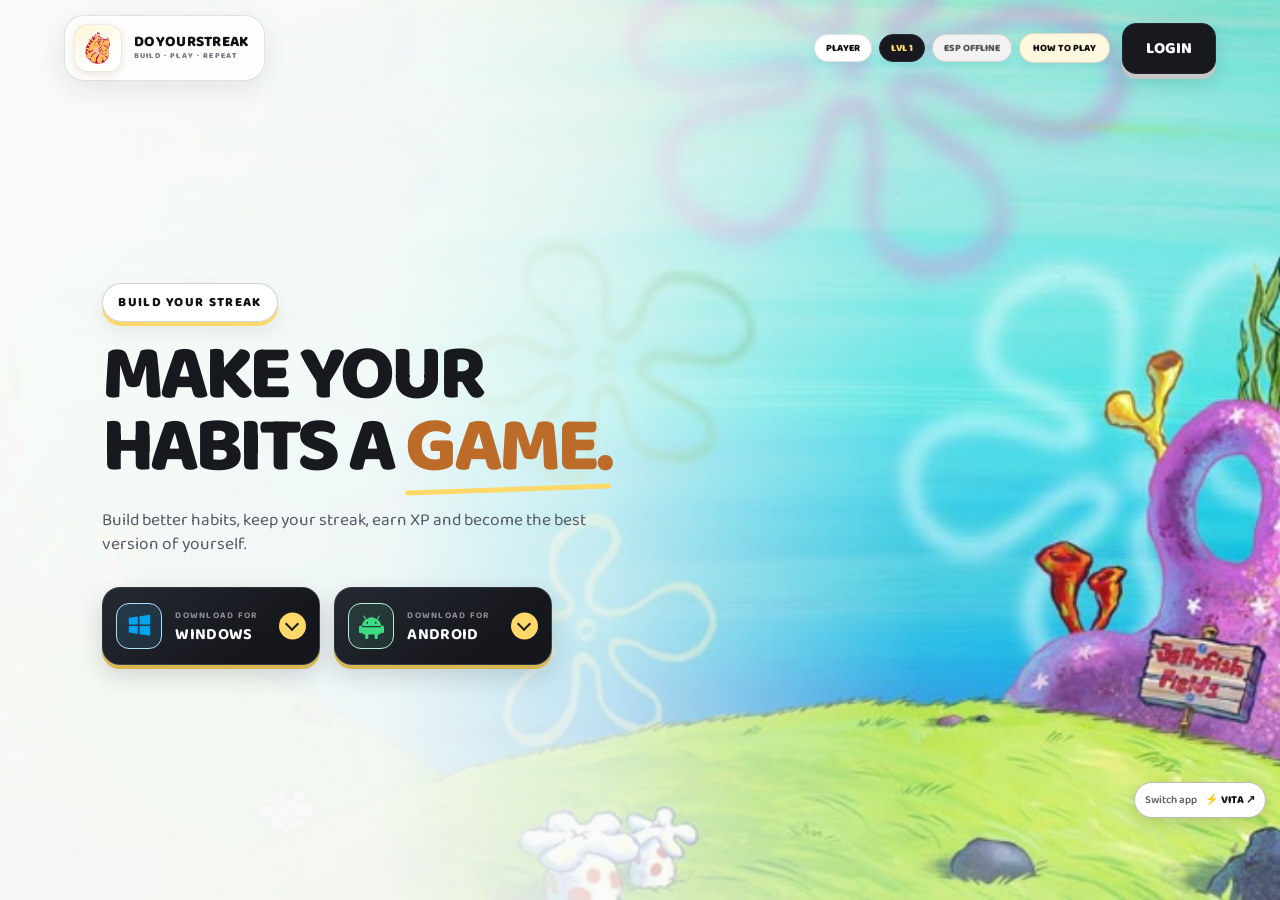
==== commit 2ab0f306: "all" ====
--- a/index.html
+++ b/index.html
@@ -21,6 +21,10 @@
 
             <div class="landing-logo">
                 <img src="reallogo.png" alt="DOYOURSTREAK">
+                <span class="landing-logo-copy">
+                    <strong>DOYOURSTREAK</strong>
+                    <small>BUILD · PLAY · REPEAT</small>
+                </span>
             </div>
 
             <div class="landing-quick-info">
@@ -386,6 +390,7 @@
                     <div id="characterReactionBubble" class="character-reaction-bubble hidden" aria-live="polite"></div>
                     <img id="characterFood" class="character-food hidden" src="" alt="" aria-hidden="true">
                     <img id="playerImage" src="player.png" alt="Player">
+                    <img id="characterAccessory" class="character-accessory hidden" src="" alt="" aria-hidden="true">
                     <div id="characterFallback" class="character-fallback hidden" role="img" aria-label="Karakter anjing">🐶</div>
 
                     <h2 id="playerName">Player</h2>
@@ -559,6 +564,18 @@
                         class="shop-category"
                         type="button"
                         role="tab"
+                        id="shopAccessoryTab"
+                        aria-selected="false"
+                        aria-controls="shopItems"
+                        data-shop-category="accessory"
+                    >
+                        <img src="bowtie.png" alt="">
+                        <span>ACCESSORY</span>
+                    </button>
+                    <button
+                        class="shop-category"
+                        type="button"
+                        role="tab"
                         id="shopBackgroundTab"
                         aria-selected="false"
                         aria-controls="shopItems"
@@ -1037,6 +1054,70 @@
 
                 </div>
 
+            </section>
+
+            <section id="progressDisclosure" class="progress-disclosure">
+                <button id="progressDisclosureToggle" class="progress-disclosure-toggle" type="button" aria-controls="progressDisclosureContent" aria-expanded="false">
+                    <span class="progress-disclosure-icon" aria-hidden="true"></span>
+                    <span id="progressDisclosureLabel">LIHAT PROGRES</span>
+                </button>
+                <div id="progressDisclosureContent" class="progress-disclosure-content" aria-hidden="true" inert>
+                    <div class="progress-disclosure-inner">
+                        <section class="weekly-summary-card" aria-labelledby="weeklySummaryTitle">
+                            <header class="weekly-summary-header">
+                                <div>
+                                    <small id="weeklySummaryEyebrow">MINGGU INI</small>
+                                    <h2 id="weeklySummaryTitle">Ringkasan mingguan</h2>
+                                    <p id="weeklySummaryRange"></p>
+                                </div>
+                                <div class="weekly-summary-stats">
+                                    <div><strong id="weeklySummaryCompletions">0</strong><span id="weeklySummaryCompletionsLabel">habit selesai</span></div>
+                                    <div><strong id="weeklySummaryActiveDays">0 / 7</strong><span id="weeklySummaryActiveDaysLabel">hari aktif</span></div>
+                                    <div><strong id="weeklySummaryBestDay">—</strong><span id="weeklySummaryBestDayLabel">hari terbaik</span></div>
+                                </div>
+                            </header>
+                            <div id="weeklySummaryChart" class="weekly-summary-chart" role="list" aria-label="Aktivitas habit minggu ini"></div>
+                        </section>
+
+                        <section class="habit-heatmap-card" aria-labelledby="habitHeatmapTitle">
+                            <header class="habit-heatmap-header">
+                                <div class="habit-heatmap-heading">
+                                    <small id="habitHeatmapEyebrow">YEAR IN REVIEW</small>
+                                    <h2 id="habitHeatmapTitle">Activity calendar</h2>
+                                    <p id="habitHeatmapDescription">Your habit activity, day by day.</p>
+                                </div>
+                                <div class="heatmap-year-controls" aria-label="Calendar year">
+                                    <div class="heatmap-year-picker">
+                                        <button id="heatmapPreviousYear" type="button" aria-label="Previous year">‹</button>
+                                        <strong id="heatmapYear"></strong>
+                                        <button id="heatmapNextYear" type="button" aria-label="Next year">›</button>
+                                    </div>
+                                </div>
+                            </header>
+                            <div id="heatmapContent">
+                                <div class="heatmap-summary" aria-live="polite">
+                                    <div><strong id="heatmapActiveDays">0</strong><span id="heatmapActiveDaysLabel">active days</span></div>
+                                    <div><strong id="heatmapCompletions">0</strong><span id="heatmapCompletionsLabel">habits completed</span></div>
+                                </div>
+                                <div class="heatmap-scroll" tabindex="0" aria-label="Scrollable yearly activity calendar">
+                                    <div class="heatmap-calendar">
+                                        <div id="heatmapMonths" class="heatmap-months" aria-hidden="true"></div>
+                                        <div id="heatmapWeekdays" class="heatmap-weekdays" aria-hidden="true"></div>
+                                        <div id="habitHeatmap" class="habit-heatmap" role="grid" aria-label="Habit activity by day"></div>
+                                    </div>
+                                </div>
+                                <footer class="heatmap-footer">
+                                    <p id="heatmapHistoryNote">Activity is recorded from the day tracking began.</p>
+                                    <div class="heatmap-legend" aria-label="Activity legend">
+                                        <span id="heatmapLessLabel">Less</span>
+                                        <i class="heatmap-level-0"></i><i class="heatmap-level-1"></i><i class="heatmap-level-2"></i><i class="heatmap-level-3"></i><i class="heatmap-level-4"></i>
+                                        <span id="heatmapMoreLabel">More</span>
+                                    </div>
+                                </footer>
+                            </div>
+                        </section>
+                    </div>
+                </div>
             </section>
 
         </div>
--- a/style.css
+++ b/style.css
@@ -9188,6 +9188,571 @@
 #claimDailyTask:not(:disabled):hover { transform: translateY(-1px); }
 #claimDailyTask:disabled { background: #e7e7e7; color: #777; }
 
+.habit-heatmap-card {
+    --heatmap-cell-size: 13px;
+    grid-column: 1 / -1;
+    min-width: 0;
+    margin-bottom: 22px;
+    padding: clamp(16px, 2.2vw, 24px);
+    overflow: hidden;
+    border: 1.5px solid #dedede;
+    border-radius: 20px;
+    background: linear-gradient(145deg, #fff 0%, #fbfcff 100%);
+    box-shadow: 0 8px 26px rgba(22, 30, 52, .07);
+    transition: border-radius .2s ease, box-shadow .2s ease, background .2s ease;
+}
+
+.progress-disclosure {
+    grid-column: 1 / -1;
+    min-width: 0;
+}
+
+.progress-disclosure-toggle {
+    display: inline-flex;
+    min-height: 30px;
+    align-items: center;
+    justify-content: center;
+    gap: 7px;
+    padding: 0 10px;
+    border: 1px solid #d5e7d8;
+    border-radius: 999px;
+    background: #f3faf4;
+    color: #315d3b;
+    font-size: 10px;
+    font-weight: 900;
+    letter-spacing: .55px;
+    cursor: pointer;
+    box-shadow: 0 2px 6px rgba(36, 104, 57, .07);
+    transition: transform .18s ease, box-shadow .2s ease, background .2s ease;
+}
+
+.progress-disclosure-toggle:hover {
+    transform: translateY(-1px);
+    background: #eaf6ed;
+    box-shadow: 0 5px 12px rgba(36, 104, 57, .13);
+}
+
+.progress-disclosure-toggle:active {
+    transform: translateY(0) scale(.97);
+}
+
+.progress-disclosure-toggle:focus-visible {
+    outline: 3px solid #7b8cff;
+    outline-offset: 3px;
+}
+
+.progress-disclosure-icon {
+    display: inline-block;
+    width: 7px;
+    height: 7px;
+    border-right: 2px solid currentColor;
+    border-bottom: 2px solid currentColor;
+    transform: translateY(-2px) rotate(45deg);
+    transition: transform .35s cubic-bezier(.2, .8, .2, 1);
+}
+
+.progress-disclosure.is-expanded .progress-disclosure-icon {
+    transform: translateY(2px) rotate(225deg);
+}
+
+.progress-disclosure-content {
+    display: grid;
+    grid-template-rows: 0fr;
+    opacity: 0;
+    transform: translateY(-10px) scale(.99);
+    filter: blur(3px);
+    transform-origin: top center;
+    transition:
+        grid-template-rows .72s cubic-bezier(.16, 1, .3, 1),
+        opacity .38s ease,
+        transform .62s cubic-bezier(.16, 1, .3, 1),
+        filter .42s ease;
+}
+
+.progress-disclosure-inner {
+    display: grid;
+    min-height: 0;
+    overflow: hidden;
+    padding: 0 3px;
+}
+
+@media (min-width: 1100px) {
+    .progress-disclosure-inner {
+        grid-template-columns: minmax(300px, .78fr) minmax(0, 1.22fr);
+        align-items: start;
+        gap: 18px;
+    }
+
+    .progress-disclosure-inner > .weekly-summary-card,
+    .progress-disclosure-inner > .habit-heatmap-card {
+        grid-column: auto;
+        margin-bottom: 0;
+    }
+
+    .progress-disclosure-inner > .weekly-summary-card {
+        min-width: 0;
+    }
+
+    .progress-disclosure-inner .weekly-summary-header {
+        flex-direction: column;
+        gap: 12px;
+    }
+
+    .progress-disclosure-inner .weekly-summary-stats {
+        display: grid;
+        width: 100%;
+        grid-template-columns: repeat(3, minmax(0, 1fr));
+        gap: 6px;
+    }
+
+    .progress-disclosure-inner .weekly-summary-stats div {
+        min-width: 0;
+        padding: 8px;
+    }
+
+    .progress-disclosure-inner .weekly-summary-stats strong {
+        font-size: 16px;
+    }
+
+    .progress-disclosure-inner > .habit-heatmap-card {
+        --heatmap-cell-size: clamp(9px, .8vw, 13px);
+    }
+
+    .progress-disclosure-inner .heatmap-calendar {
+        column-gap: 6px;
+    }
+
+    .progress-disclosure-inner :is(.heatmap-months, .heatmap-weekdays, .habit-heatmap) {
+        gap: 2px;
+    }
+}
+
+.progress-disclosure.is-expanded .progress-disclosure-content {
+    grid-template-rows: 1fr;
+    opacity: 1;
+    transform: translateY(0) scale(1);
+    filter: blur(0);
+}
+
+.weekly-summary-card {
+    grid-column: 1 / -1;
+    min-width: 0;
+    margin-bottom: 22px;
+    padding: clamp(16px, 2.2vw, 24px);
+    border: 1.5px solid #dedede;
+    border-radius: 20px;
+    background: linear-gradient(145deg, #fff 0%, #fbfcff 100%);
+    box-shadow: 0 8px 26px rgba(22, 30, 52, .07);
+}
+
+.weekly-summary-header {
+    display: flex;
+    align-items: flex-start;
+    justify-content: space-between;
+    gap: 20px;
+}
+
+.weekly-summary-header small {
+    color: #747987;
+    font-size: 10px;
+    font-weight: 900;
+    letter-spacing: 1.5px;
+}
+
+.weekly-summary-header h2 {
+    margin: 4px 0;
+    font-size: clamp(20px, 2.1vw, 26px);
+    font-weight: 900;
+}
+
+.weekly-summary-header p {
+    margin: 0;
+    color: #727887;
+    font-size: 13px;
+}
+
+.weekly-summary-stats {
+    display: flex;
+    flex-wrap: wrap;
+    gap: 10px;
+}
+
+.weekly-summary-stats div {
+    min-width: 86px;
+    padding: 8px 12px;
+    border: 1px solid #e6e8ed;
+    border-radius: 12px;
+    background: #f7f8fb;
+}
+
+.weekly-summary-stats strong,
+.weekly-summary-stats span {
+    display: block;
+}
+
+.weekly-summary-stats strong {
+    font-size: 18px;
+    line-height: 1.15;
+}
+
+.weekly-summary-stats span {
+    margin-top: 3px;
+    color: #727887;
+    font-size: 11px;
+}
+
+.weekly-summary-chart {
+    display: grid;
+    grid-template-columns: repeat(7, minmax(0, 1fr));
+    align-items: end;
+    gap: 10px;
+    margin-top: 20px;
+}
+
+.weekly-summary-day {
+    display: grid;
+    justify-items: center;
+    grid-template-rows: 18px 72px auto auto;
+    gap: 4px;
+    min-width: 0;
+    color: #727887;
+    font-size: 11px;
+    font-weight: 700;
+}
+
+.weekly-summary-day-count {
+    color: #111;
+    font-size: 12px;
+}
+
+.weekly-summary-bar-track {
+    display: flex;
+    align-items: flex-end;
+    justify-content: center;
+    width: 100%;
+    max-width: 34px;
+    height: 72px;
+    overflow: hidden;
+    border-radius: 9px;
+    background: #f0f1f5;
+}
+
+.weekly-summary-bar {
+    width: 100%;
+    border-radius: 9px;
+    background: #56b870;
+    transition: height .2s ease;
+}
+
+.weekly-summary-day-label {
+    text-transform: uppercase;
+}
+
+.weekly-summary-date {
+    color: #999eaa;
+}
+
+@keyframes progress-panel-arrive {
+    from {
+        opacity: 0;
+        transform: translateY(18px) scale(.985);
+        filter: blur(5px);
+    }
+    to {
+        opacity: 1;
+        transform: translateY(0) scale(1);
+        filter: blur(0);
+    }
+}
+
+@keyframes progress-day-arrive {
+    from {
+        opacity: 0;
+        transform: translateY(14px) scale(.92);
+    }
+    to {
+        opacity: 1;
+        transform: translateY(0) scale(1);
+    }
+}
+
+@keyframes heatmap-cell-arrive {
+    0% {
+        opacity: 0;
+        transform: translateY(9px) scale(.55) rotate(-8deg);
+    }
+    70% {
+        opacity: 1;
+        transform: translateY(-2px) scale(1.12) rotate(2deg);
+    }
+    100% {
+        opacity: 1;
+        transform: translateY(0) scale(1) rotate(0);
+    }
+}
+
+.progress-disclosure.is-animating .weekly-summary-card {
+    animation: progress-panel-arrive .56s cubic-bezier(.16, 1, .3, 1) both;
+}
+
+.progress-disclosure.is-animating .habit-heatmap-card {
+    animation: progress-panel-arrive .6s .12s cubic-bezier(.16, 1, .3, 1) both;
+}
+
+.progress-disclosure.is-animating .weekly-summary-day {
+    animation: progress-day-arrive .48s cubic-bezier(.16, 1, .3, 1) both;
+    animation-delay: calc(var(--day-index, 0) * 55ms);
+}
+
+.progress-disclosure.is-animating .heatmap-day:not(.heatmap-day-outside) {
+    animation: heatmap-cell-arrive .46s cubic-bezier(.16, 1, .3, 1) both;
+    animation-delay: calc((var(--heatmap-column, 0) * 4ms) + (var(--heatmap-row, 0) * 24ms));
+}
+
+.habit-heatmap-header,
+.heatmap-year-controls,
+.heatmap-year-picker,
+.heatmap-summary,
+.heatmap-footer,
+.heatmap-legend {
+    display: flex;
+    align-items: center;
+}
+
+.habit-heatmap-header {
+    justify-content: space-between;
+    display: grid;
+    grid-template-columns: minmax(0, 1fr) auto;
+    gap: 12px 20px;
+}
+
+.habit-heatmap-header small {
+    color: #747987;
+    font-size: 10px;
+    font-weight: 900;
+    letter-spacing: 1.5px;
+}
+
+.habit-heatmap-header h2 {
+    margin: 4px 0;
+    font-size: clamp(20px, 2.1vw, 26px);
+    font-weight: 900;
+    letter-spacing: -.5px;
+}
+
+.habit-heatmap-header p {
+    margin: 0;
+    color: #727887;
+    font-size: 13px;
+}
+
+.heatmap-year-controls {
+    justify-content: flex-end;
+    gap: 9px;
+}
+
+.heatmap-year-picker {
+    gap: 5px;
+    padding: 4px;
+    border: 1px solid #e8eaf0;
+    border-radius: 13px;
+    background: rgba(245, 247, 251, .9);
+}
+
+.heatmap-year-picker button {
+    display: grid;
+    width: 30px;
+    height: 30px;
+    place-items: center;
+    border: 0;
+    border-radius: 9px;
+    background: transparent;
+    color: #363b48;
+    font-size: 21px;
+    line-height: 1;
+    cursor: pointer;
+    transition: background .15s ease, transform .15s ease;
+}
+
+.heatmap-year-picker button:hover:not(:disabled) {
+    transform: translateY(-1px);
+    background: #fff;
+}
+
+.heatmap-year-picker button:disabled {
+    opacity: .4;
+    cursor: default;
+}
+
+.heatmap-year-picker strong {
+    min-width: 48px;
+    text-align: center;
+    font-size: 14px;
+    font-variant-numeric: tabular-nums;
+}
+
+.heatmap-year-picker button:focus-visible {
+    outline: 3px solid #7b8cff;
+    outline-offset: 3px;
+}
+
+.heatmap-summary {
+    gap: 22px;
+    margin: 20px 0 16px;
+}
+
+.heatmap-summary div {
+    display: grid;
+    gap: 2px;
+    min-width: 120px;
+    padding: 11px 14px;
+    border: 1px solid #eceef2;
+    border-radius: 13px;
+    background: #f8f9fc;
+}
+
+.heatmap-summary strong {
+    color: #252b3a;
+    font-size: 21px;
+    font-variant-numeric: tabular-nums;
+}
+
+.heatmap-summary span,
+.heatmap-history-note,
+.heatmap-footer {
+    color: #737988;
+    font-size: 11px;
+}
+
+.heatmap-scroll {
+    overflow-x: auto;
+    padding: 8px 4px 10px;
+    overscroll-behavior-inline: contain;
+    scrollbar-width: thin;
+    scrollbar-color: #c9cdd7 transparent;
+    -webkit-overflow-scrolling: touch;
+}
+
+.heatmap-calendar {
+    display: grid;
+    grid-template-columns: 30px max-content;
+    grid-template-rows: 20px max-content;
+    column-gap: 8px;
+    row-gap: 7px;
+    width: max-content;
+    min-width: 100%;
+}
+
+.heatmap-months {
+    display: grid;
+    grid-column: 2;
+    grid-auto-flow: column;
+    gap: 3px;
+    color: #737988;
+    font-size: 10px;
+    font-weight: 700;
+}
+
+.heatmap-months span { white-space: nowrap; }
+
+.heatmap-weekdays {
+    display: grid;
+    grid-column: 1;
+    grid-row: 2;
+    grid-template-rows: repeat(7, var(--heatmap-cell-size));
+    gap: 3px;
+    color: #777d8a;
+    font-size: 9px;
+    line-height: var(--heatmap-cell-size);
+}
+
+.heatmap-weekdays span {
+    overflow: hidden;
+    text-align: right;
+}
+
+.habit-heatmap {
+    display: grid;
+    grid-column: 2;
+    grid-row: 2;
+    grid-template-rows: repeat(7, var(--heatmap-cell-size));
+    grid-auto-flow: column;
+    gap: 3px;
+    width: max-content;
+}
+
+.heatmap-day {
+    width: var(--heatmap-cell-size);
+    height: var(--heatmap-cell-size);
+    box-sizing: border-box;
+    border-radius: 4px;
+    background: #ebedf0;
+    transition: transform .12s ease, outline-color .12s ease;
+}
+
+.heatmap-day[role="gridcell"]:hover { transform: scale(1.2); }
+.heatmap-level-1 { background: #9be9a8; }
+.heatmap-level-2 { background: #40c463; }
+.heatmap-level-3 { background: #30a14e; }
+.heatmap-level-4 { background: #216e39; }
+.heatmap-day-outside { visibility: hidden; }
+.heatmap-day-today { outline: 1.5px solid #171717; outline-offset: 1px; }
+
+.heatmap-footer {
+    justify-content: space-between;
+    gap: 12px;
+    margin-top: 12px;
+}
+
+.heatmap-history-note { margin: 0; }
+
+.heatmap-legend {
+    flex: 0 0 auto;
+    gap: 4px;
+}
+
+.heatmap-legend i {
+    width: var(--heatmap-cell-size);
+    height: var(--heatmap-cell-size);
+    border-radius: 4px;
+}
+
+@media (prefers-reduced-motion: reduce) {
+    .habit-heatmap-card,
+    .heatmap-year-picker button,
+    .heatmap-day { transition-duration: .01ms; }
+
+    .progress-disclosure-content,
+    .progress-disclosure-toggle,
+    .progress-disclosure-icon {
+        transition-duration: .01ms !important;
+    }
+
+    .progress-disclosure.is-animating .weekly-summary-card,
+    .progress-disclosure.is-animating .habit-heatmap-card,
+    .progress-disclosure.is-animating .weekly-summary-day,
+    .progress-disclosure.is-animating .heatmap-day {
+        animation-duration: .01ms !important;
+        animation-delay: 0ms !important;
+    }
+}
+
+@media (min-width: 1200px) {
+    .habit-heatmap-card { --heatmap-cell-size: 14px; }
+    .heatmap-calendar { column-gap: 12px; row-gap: 9px; }
+    .heatmap-months,
+    .heatmap-weekdays,
+    .habit-heatmap { gap: 4px; }
+}
+
+@media (max-width: 900px) {
+    .habit-heatmap-card { --heatmap-cell-size: 11px; }
+    .heatmap-calendar { grid-template-columns: 26px max-content; column-gap: 7px; }
+    .heatmap-months,
+    .heatmap-weekdays,
+    .habit-heatmap { gap: 3px; }
+}
+
 @media (min-width: 950px) {
     #exercisePage.active {
         display: grid !important;
@@ -9199,6 +9764,7 @@
 
     #exercisePage > .daily-task-card { grid-column: 1; margin: 0; }
     #exercisePage > .habits-section { grid-column: 2; min-width: 0; }
+    #exercisePage > .habit-heatmap-card { grid-column: 2; margin: 18px 0 4px; }
     #exercisePage .section-header { display: flex; align-items: center; justify-content: space-between; gap: 18px; margin-bottom: 18px; }
     #exercisePage .section-header h2 { margin: 3px 0 0; font-size: clamp(25px, 2.5vw, 34px); }
     #exercisePage .habit-list { gap: 11px; }
@@ -9214,8 +9780,33 @@
     #exercisePage .complete-button { width: 40px; height: 40px; flex: 0 0 40px; border-width: 2px; border-radius: 12px; }
 }
 
+@media (min-width: 950px) and (max-width: 1199px) {
+    .habit-heatmap-header { grid-template-columns: minmax(0, 1fr); gap: 12px; }
+    .heatmap-year-controls { justify-content: space-between; }
+}
+
 @media (max-width: 600px) {
     #exercisePage { padding: 18px 14px 110px; }
+    .habit-heatmap-card { --heatmap-cell-size: 9px; margin-bottom: 16px; padding: 15px; border-radius: 16px; }
+    .habit-heatmap-header { grid-template-columns: minmax(0, 1fr); gap: 11px; }
+    .habit-heatmap-header h2 { font-size: 20px; }
+    .habit-heatmap-header p { max-width: 260px; font-size: 12px; }
+    .heatmap-year-controls { justify-content: space-between; }
+    .heatmap-year-picker { gap: 3px; }
+    .heatmap-year-picker button { width: 29px; height: 29px; }
+    .heatmap-year-picker strong { min-width: 44px; }
+    .heatmap-summary { gap: 8px; margin: 14px 0 9px; }
+    .heatmap-summary div { flex: 1; min-width: 0; padding: 9px 10px; }
+    .heatmap-summary strong { font-size: 18px; }
+    .heatmap-summary span { font-size: 10px; }
+    .heatmap-calendar { grid-template-columns: 23px max-content; grid-template-rows: 18px max-content; column-gap: 6px; row-gap: 5px; }
+    .heatmap-months { gap: 2px; font-size: 9px; }
+    .heatmap-weekdays { gap: 3px; font-size: 8px; }
+    .habit-heatmap { gap: 2px; }
+    .heatmap-day,
+    .heatmap-legend i { border-radius: 3px; }
+    .heatmap-scroll { margin: 0 -3px; padding: 7px 3px 8px; }
+    .heatmap-footer { align-items: flex-start; flex-direction: column; gap: 8px; }
     .daily-task-card { margin: 0 0 25px; padding: 14px; border-radius: 14px; }
     .daily-task-card h3 { font-size: 17px; }
     #exercisePage .section-header { display: flex; align-items: center; justify-content: space-between; gap: 10px; margin-bottom: 13px; }
@@ -9317,6 +9908,19 @@
     object-fit: contain;
     filter: drop-shadow(0 4px 5px rgba(0, 0, 0, .18));
 }
+#characterPage .character-main .character-accessory {
+    position: absolute;
+    z-index: 3;
+    top: 57%;
+    left: 50%;
+    width: 76px !important;
+    height: 44px !important;
+    transform: translateX(-50%);
+    object-fit: contain;
+    pointer-events: none;
+    filter: drop-shadow(0 3px 4px rgba(0, 0, 0, .14));
+}
+#characterPage .character-main .character-accessory.hidden { display: none !important; }
 #characterPage .character-main.character-feeding .character-food {
     animation: characterFoodBite .7s ease-in both;
 }
@@ -9457,6 +10061,7 @@
     #characterPage .character-main img { width: 185px; max-width: 55vw; }
     #characterPage .character-main h2 { font-size: 18px; }
     #characterPage .character-main .character-food { width: 58px !important; height: 58px !important; }
+    #characterPage .character-main .character-accessory { width: 62px !important; height: 36px !important; }
     #characterPage .character-main .character-feed-hint { gap: 4px; margin-top: 6px; }
     #characterPage .feed-hint-step { min-width: 0; padding: 4px 5px; border-radius: 8px; }
     #characterPage .feed-hint-platform { font-size: 6px; letter-spacing: .6px; }
@@ -10417,12 +11022,12 @@
 /* Dark theme */
 :root.dark-mode {
     color-scheme: dark;
-    --black: #f2f2f2;
-    --dark: #dddddd;
+    --black: #111111;
+    --dark: #242424;
     --gray: #aaaaaa;
     --light-gray: #333333;
     --white: #171717;
-    --border: 3px solid #dddddd;
+    --border: 2px solid #555555;
     --shadow: 7px 7px 0 #050505;
     --small-shadow: 4px 4px 0 #050505;
 }
@@ -10464,6 +11069,713 @@
 
 .dark-mode #appScreen .bottom-nav-image.active {
     background: #444444 !important;
+}
+
+.dark-mode #characterPage .coin-display,
+.dark-mode #characterPage .premium-open-button,
+.dark-mode #characterPage .character-stats > div,
+.dark-mode #characterPage .character-display,
+.dark-mode #characterPage .character-xp {
+    border-color: rgba(224, 224, 240, .2);
+    background: rgba(27, 29, 42, .9);
+    box-shadow: 0 5px 18px rgba(0, 0, 0, .28);
+    color: #f3f3f7;
+}
+
+.dark-mode #characterPage .coin-display strong,
+.dark-mode #characterPage .character-stats strong,
+.dark-mode #characterPage .xp-label,
+.dark-mode #characterPage .xp-label span,
+.dark-mode #characterPage .xp-label strong,
+.dark-mode #characterPage .character-main h2 {
+    color: #f5f5fa;
+}
+
+.dark-mode #characterPage .character-stats small {
+    color: #c4c6d3;
+    opacity: 1;
+}
+
+.dark-mode #characterPage .character-main h2 {
+    text-shadow: 0 2px 3px #151621;
+}
+
+.dark-mode #characterPage .feed-hint-step {
+    border-color: rgba(224, 224, 240, .2);
+    background: rgba(31, 33, 47, .94);
+    color: #f0f1f7;
+}
+
+.dark-mode #characterPage .feed-hint-platform,
+.dark-mode #characterPage .feed-hint-action {
+    color: #e0e1eb;
+}
+
+.dark-mode #characterPage .feed-hint-count,
+.dark-mode #characterPage .character-feed-hint kbd {
+    border-color: #56596c;
+    background: #343749;
+    color: #fff;
+}
+
+.dark-mode #characterPage .character-arrow {
+    border-color: rgba(224, 224, 240, .24);
+    background: #292b3b;
+    color: #f5f5fa;
+}
+
+.dark-mode #characterPage .character-arrow:hover {
+    background: #454967;
+    color: #fff;
+}
+
+.dark-mode #characterPage .character-xp .xp-bar {
+    background: #454759;
+}
+
+.dark-mode #exercisePage .daily-task-card,
+.dark-mode #exercisePage .weekly-summary-card,
+.dark-mode #exercisePage .habit-heatmap-card,
+.dark-mode #exercisePage .habit-card,
+.dark-mode #exercisePage .empty-state,
+.dark-mode #exercisePage .feature-panel {
+    border-color: #454545 !important;
+    background: #252525 !important;
+    box-shadow: 0 4px 14px rgba(0, 0, 0, .2) !important;
+    color: #ededed;
+}
+
+.dark-mode #exercisePage :is(.daily-task-header, .daily-task-card h3, .daily-task-card p, #dailyTaskProgressText, .section-header h2, .section-header small, .habit-name, .habit-streak, .empty-state h3, .empty-state p, .feature-panel-heading h2, .feature-panel-heading small, .feature-panel-actions p, .feature-panel-content, .feature-status, .habit-filter-empty) {
+    color: #e1e1e1;
+}
+
+.dark-mode #exercisePage :is(.habit-heatmap-header p, .habit-heatmap-header small, .heatmap-summary span, .heatmap-history-note, .heatmap-months, .heatmap-weekdays, .heatmap-footer) {
+    color: #bdbdbd;
+}
+
+.dark-mode #exercisePage .weekly-summary-header :is(small, p),
+.dark-mode #exercisePage .weekly-summary-stats span,
+.dark-mode #exercisePage .weekly-summary-day {
+    color: #bdbdbd;
+}
+
+.dark-mode #exercisePage .weekly-summary-stats div {
+    border-color: #484848;
+    background: #303030;
+}
+
+.dark-mode #exercisePage .weekly-summary-day-count {
+    color: #ededed;
+}
+
+.dark-mode #exercisePage .weekly-summary-bar-track {
+    background: #383838;
+}
+
+.dark-mode #exercisePage .weekly-summary-bar {
+    background: #39d353;
+}
+
+.dark-mode #exercisePage .progress-disclosure-toggle {
+    border-color: #37694a;
+    background: #244a32;
+    color: #d8f1df;
+}
+
+.dark-mode #exercisePage .progress-disclosure-toggle:hover {
+    background: #2d5a3d;
+}
+
+@media (max-width: 600px) {
+    .progress-disclosure-inner {
+        padding: 0 1px;
+    }
+
+    .progress-disclosure-toggle {
+        min-height: 26px;
+        gap: 5px;
+        padding: 0 8px;
+        font-size: 9px;
+    }
+
+    .weekly-summary-header {
+        flex-direction: column;
+        gap: 8px;
+    }
+
+    .weekly-summary-header small {
+        font-size: 8px;
+        letter-spacing: 1px;
+    }
+
+    .weekly-summary-header h2 {
+        margin: 2px 0;
+        font-size: 17px;
+    }
+
+    .weekly-summary-header p {
+        font-size: 10px;
+    }
+
+    .weekly-summary-stats {
+        width: 100%;
+        gap: 5px;
+    }
+
+    .weekly-summary-stats div {
+        flex: 1;
+        min-width: 0;
+        padding: 6px;
+        border-radius: 8px;
+    }
+
+    .weekly-summary-stats strong {
+        font-size: 14px;
+    }
+
+    .weekly-summary-stats span {
+        margin-top: 1px;
+        font-size: 8px;
+    }
+
+    .weekly-summary-chart {
+        gap: 4px;
+        margin-top: 10px;
+    }
+
+    .weekly-summary-day {
+        grid-template-rows: 12px 40px auto auto;
+        gap: 2px;
+        font-size: 8px;
+    }
+
+    .weekly-summary-day-count {
+        font-size: 9px;
+    }
+
+    .weekly-summary-bar-track {
+        max-width: 22px;
+        height: 40px;
+        border-radius: 6px;
+    }
+
+    .weekly-summary-date {
+        font-size: 8px;
+    }
+
+    .progress-disclosure-inner > .weekly-summary-card,
+    .progress-disclosure-inner > .habit-heatmap-card {
+        margin-bottom: 8px;
+        padding: 10px;
+        border-radius: 12px;
+    }
+
+    .habit-heatmap-card {
+        --heatmap-cell-size: clamp(5px, 1.5vw, 7px);
+    }
+
+    .habit-heatmap-header {
+        gap: 6px;
+    }
+
+    .habit-heatmap-header small {
+        font-size: 8px;
+        letter-spacing: 1px;
+    }
+
+    .habit-heatmap-header h2 {
+        margin: 2px 0;
+        font-size: 16px;
+    }
+
+    .habit-heatmap-header p {
+        font-size: 9px;
+    }
+
+    .heatmap-year-picker {
+        gap: 2px;
+        padding: 2px;
+    }
+
+    .heatmap-year-picker button {
+        width: 24px;
+        height: 24px;
+        font-size: 17px;
+    }
+
+    .heatmap-year-picker strong {
+        min-width: 36px;
+        font-size: 12px;
+    }
+
+    .heatmap-summary {
+        gap: 6px;
+        margin: 8px 0 5px;
+    }
+
+    .heatmap-summary div {
+        padding: 6px;
+        border-radius: 8px;
+    }
+
+    .heatmap-summary strong {
+        font-size: 14px;
+    }
+
+    .heatmap-summary span,
+    .heatmap-history-note,
+    .heatmap-footer {
+        font-size: 8px;
+    }
+
+    .heatmap-calendar {
+        grid-template-columns: 19px max-content;
+        grid-template-rows: 14px max-content;
+        column-gap: 4px;
+        row-gap: 3px;
+    }
+
+    .heatmap-months {
+        gap: 1px;
+        font-size: 7px;
+    }
+
+    .heatmap-weekdays {
+        gap: 1px;
+        font-size: 6px;
+    }
+
+    .habit-heatmap {
+        gap: 1px;
+    }
+
+    .heatmap-day,
+    .heatmap-legend i {
+        border-radius: 2px;
+    }
+
+    .heatmap-scroll {
+        margin: 0 -2px;
+        padding: 4px 2px 5px;
+    }
+
+    .heatmap-footer {
+        gap: 5px;
+    }
+}
+
+.dark-mode #exercisePage .heatmap-year-picker {
+    border-color: #484848;
+    background: #303030;
+}
+
+.dark-mode #exercisePage .heatmap-summary div {
+    border-color: #454545;
+    background: #303030;
+}
+
+.dark-mode #exercisePage .heatmap-summary strong {
+    color: #f2f2f2;
+}
+
+.dark-mode #exercisePage .heatmap-day {
+    background: #343a40;
+}
+
+.dark-mode #exercisePage .heatmap-level-1 { background: #0e4429; }
+.dark-mode #exercisePage .heatmap-level-2 { background: #006d32; }
+.dark-mode #exercisePage .heatmap-level-3 { background: #26a641; }
+.dark-mode #exercisePage .heatmap-level-4 { background: #39d353; }
+.dark-mode #exercisePage .heatmap-day-today { outline-color: #fff; }
+
+.dark-mode #exercisePage .habit-streak,
+.dark-mode #exercisePage .daily-task-card p,
+.dark-mode #exercisePage #dailyTaskProgressText,
+.dark-mode #exercisePage .feature-status {
+    color: #bdbdbd;
+}
+
+.dark-mode #exercisePage .habit-card.completed {
+    background: #303030 !important;
+}
+
+.dark-mode #exercisePage .habit-card.completed .habit-name {
+    color: #b9b9b9;
+}
+
+.dark-mode #exercisePage .habit-time,
+.dark-mode #exercisePage .habit-reset-label {
+    color: #bdbdbd;
+}
+
+.dark-mode #exercisePage .habit-priority.important {
+    border-color: #9a5d5d;
+    background: #663b3b;
+    color: #f3e5e5;
+}
+
+.dark-mode #exercisePage .habit-priority.normal {
+    border-color: #666;
+    background: #3a3a3a;
+    color: #e2e2e2;
+}
+
+.dark-mode #exercisePage .habit-priority.low {
+    border-color: #555;
+    background: #2e2e2e;
+    color: #d0d0d0;
+}
+
+.dark-mode #exercisePage .habit-icon,
+.dark-mode #exercisePage .habit-category-label,
+.dark-mode #exercisePage .habit-note-editor {
+    border-color: #505050;
+    background: #333;
+    color: #e8e8e8;
+}
+
+.dark-mode #exercisePage .complete-button {
+    border-color: #666;
+    background: #333;
+    color: #e8e8e8;
+}
+
+.dark-mode #exercisePage .habit-card.completed .complete-button {
+    border-color: #4a805e;
+    background: #38644a;
+    color: #fff;
+}
+
+.dark-mode #exercisePage .habit-filter,
+.dark-mode #exercisePage .reminder-controls-toggle,
+.dark-mode #exercisePage .habit-snooze-actions button,
+.dark-mode #exercisePage .reminder-panel-toggle {
+    border-color: #515151;
+    background: #303030;
+    color: #e5e5e5;
+    box-shadow: 0 2px 8px rgba(0, 0, 0, .2);
+}
+
+.dark-mode #exercisePage .habit-filter.active {
+    border-color: #7168a8;
+    background: #514a78;
+    color: #fff;
+}
+
+.dark-mode #exercisePage .feature-panel-content {
+    border-color: #454545;
+}
+
+.dark-mode #exercisePage .habit-reminder-controls {
+    border-color: #494949;
+    background: #2d2d2d;
+    color: #e2e2e2;
+}
+
+.dark-mode #exercisePage .habit-reminder-controls label,
+.dark-mode #exercisePage .habit-reminder-controls .habit-reminder-label {
+    color: #dedede;
+}
+
+.dark-mode #exercisePage .habit-snooze-actions button:disabled {
+    border-color: #494949;
+    background: #292929;
+    color: #999;
+}
+
+.dark-mode #exercisePage .finance-fields {
+    border-color: #665c3b;
+    background: #332f24;
+    color: #e8e0c8;
+}
+
+.dark-mode #exercisePage .finance-fields > p {
+    color: #d3c9a9;
+}
+
+.dark-mode #exercisePage .habit-note-details summary {
+    color: #dedede;
+}
+
+.dark-mode #exercisePage .habit-note-empty,
+.dark-mode #exercisePage .habit-note-entry {
+    border: 1px solid #484848;
+    background: #303030;
+    color: #e1e1e1;
+}
+
+.dark-mode #exercisePage .habit-note-entry p,
+.dark-mode #exercisePage .finance-progress span,
+.dark-mode #exercisePage .finance-progress small {
+    color: #bdbdbd;
+}
+
+.dark-mode #exercisePage .habit-note-editor input,
+.dark-mode #exercisePage .habit-note-editor textarea,
+.dark-mode #exercisePage .habit-reminder-controls input {
+    border-color: #555;
+    background: #202020;
+    color: #ededed;
+}
+
+.dark-mode #exercisePage #claimDailyTask:disabled {
+    background: #3a3a3a;
+    color: #bdbdbd;
+}
+
+.dark-mode #infoPage .friend-challenge-panel .feature-status {
+    border-color: #665c3b;
+    background: #332f24;
+    color: #e8e0c8;
+}
+
+.dark-mode #infoPage .info-header,
+.dark-mode #infoPage .events-title {
+    padding: 18px 22px;
+    border: 1px solid rgba(255, 255, 255, .12);
+    border-radius: 18px;
+    background: rgba(25, 25, 28, .9);
+    box-shadow: 0 8px 22px rgba(0, 0, 0, .22);
+    color: #e8e8e8;
+    -webkit-backdrop-filter: blur(8px);
+    backdrop-filter: blur(8px);
+}
+
+.dark-mode #infoPage .info-header small,
+.dark-mode #infoPage .events-title small {
+    color: #d0c58f;
+}
+
+.dark-mode #infoPage .info-header h1,
+.dark-mode #infoPage .events-title h2 {
+    color: #f0f0f0;
+}
+
+.dark-mode #infoPage .info-header p {
+    color: #c5c5c5;
+}
+
+.dark-mode #infoPage .events-title {
+    margin-bottom: 14px;
+}
+
+.dark-mode #infoPage .event-card {
+    border-color: #171717 !important;
+    background: rgba(255, 255, 255, .97) !important;
+    box-shadow: 4px 4px 0 #171717 !important;
+    color: #171717 !important;
+}
+
+.dark-mode #infoPage .event-card .event-date {
+    border-color: #171717 !important;
+    background: #ffe66d !important;
+    color: #171717 !important;
+}
+
+.dark-mode #infoPage .event-card .event-content :is(h3, p),
+.dark-mode #infoPage .event-card .event-date strong,
+.dark-mode #infoPage .event-card .event-date span {
+    color: #171717 !important;
+}
+
+.dark-mode #infoPage .event-card .event-tag {
+    color: #6b5b20 !important;
+}
+
+.dark-mode #infoPage .event-card .event-arrow {
+    color: #777 !important;
+}
+
+.dark-mode #infoPage .calendar-day:not(.today):not(.empty) {
+    border-color: #494949;
+    background: #242424;
+    color: #eeeeee;
+}
+
+.dark-mode #infoPage .friend-list p,
+.dark-mode #infoPage .friend-challenge-list > p,
+.dark-mode #infoPage .friend-challenge-card {
+    border-color: #494949;
+    background: #303030;
+    color: #eeeeee;
+}
+
+.dark-mode #achievementsPage .achievements-header > small {
+    color: #c4b5fd !important;
+}
+
+.dark-mode #achievementsPage .award-option {
+    border-color: #494949;
+    background: #242424;
+    box-shadow: 4px 4px 0 #080808;
+    color: #eeeeee;
+}
+
+.dark-mode #achievementsPage .award-option strong {
+    color: #f5f5f5;
+}
+
+.dark-mode #achievementsPage .award-option span {
+    color: #c4c4c4;
+}
+
+.dark-mode #achievementsPage .achievement-card.unlocked {
+    border-color: #766b40 !important;
+    background: #393522 !important;
+}
+
+.dark-mode #achievementsPage .quest-period {
+    border-color: #494949 !important;
+    background: #242424 !important;
+}
+
+.dark-mode #achievementsPage .quest-card {
+    border-color: #494949;
+    background: #303030;
+}
+
+.dark-mode #achievementsPage .quest-claim:disabled {
+    border-color: #555;
+    background: #3a3a3a;
+    color: #bbb;
+}
+
+.dark-mode #achievementsPage .award-back-button {
+    border-color: #555;
+    background: #303030;
+    color: #eee;
+}
+
+.dark-mode #shopPage .shop-category,
+.dark-mode #shopPage .shop-item {
+    border-color: #454545;
+    background: linear-gradient(155deg, #2d2d2d, #252525);
+    color: #ededed;
+    box-shadow: 0 5px 16px rgba(0, 0, 0, .22);
+}
+
+.dark-mode #shopPage .shop-category {
+    color: #dedede;
+}
+
+.dark-mode #shopPage .shop-category.active {
+    border-color: #7168a8;
+    background: #514a78;
+    color: #fff;
+}
+
+.dark-mode #shopPage .shop-item::before {
+    background: radial-gradient(circle, #444 0%, #353535 62%, rgba(53, 53, 53, 0) 70%);
+}
+
+.dark-mode #shopPage .shop-item h3 {
+    color: #ededed;
+}
+
+.dark-mode #shopPage .shop-item .character-price {
+    color: #c9c4e0;
+}
+
+.dark-mode #shopPage .buy-character {
+    background: #514a78;
+    color: #fff;
+}
+
+.dark-mode #shopPage .buy-character:disabled {
+    background: #3a3a3a;
+    color: #aaa;
+}
+
+.dark-mode #shopPage .shop-coins {
+    background: rgba(20, 20, 20, .45);
+    color: #fff;
+}
+
+.dark-mode #gamePage .game-header p,
+.dark-mode #gamePage .game-card p,
+.dark-mode #gamePage .claw-hint {
+    color: #bdbdbd;
+}
+
+.dark-mode #gamePage .game-card {
+    border-color: #454545;
+    background: #252525;
+    box-shadow: 0 5px 16px rgba(0, 0, 0, .22);
+    color: #ededed;
+}
+
+.dark-mode #gamePage .game-card-icon {
+    border-color: #505050;
+    background: #333;
+}
+
+.dark-mode #gamePage .game-screen-header .secondary-button {
+    border-color: #555;
+    background: #303030;
+    color: #e8e8e8;
+}
+
+.dark-mode #gamePage .game-screen-header {
+    padding: 10px 12px;
+    border: 1px solid #454545;
+    border-radius: 14px;
+    background: #252525;
+}
+
+.dark-mode #gamePage .game-screen-header h2 {
+    color: #ededed;
+}
+
+.dark-mode #gamePage #fightingGame .fight-arena {
+    border-color: #505050;
+    background: linear-gradient(180deg, #303030, #252525);
+    box-shadow: 0 6px 18px rgba(0, 0, 0, .24);
+    color: #ededed;
+}
+
+.dark-mode #gamePage #fightingGame .fighter-name,
+.dark-mode #gamePage #fightingGame .fight-vs {
+    color: #ededed;
+}
+
+.dark-mode #gamePage #fightingGame .hp-bar {
+    border-color: #505050;
+    background: #444;
+}
+
+.dark-mode #gamePage #fightingGame .hp-bar > div {
+    background: #668f70;
+}
+
+.dark-mode #gamePage #fightingGame .enemy-hp > div {
+    background: #a96a68;
+}
+
+.dark-mode #gamePage #fightingGame .game-status {
+    color: #dedede;
+}
+
+.dark-mode #gamePage .game-action-button {
+    border-color: #555;
+    background: #303030;
+    color: #e8e8e8;
+    box-shadow: 0 3px 10px rgba(0, 0, 0, .2);
+}
+
+.dark-mode #gamePage .game-action-button.special {
+    border-color: #7168a8;
+    background: #514a78;
+    color: #fff;
+}
+
+.dark-mode #gamePage #clawGame .claw-scoreboard {
+    color: #e1e1e1;
+}
+
+.dark-mode #gamePage #clawGame .claw-stage {
+    border-color: #555;
+    background: #eaf5ff;
+    box-shadow: 0 5px 14px rgba(0, 0, 0, .25);
 }
 
 .settings-theme-icon {
@@ -10583,3 +11895,590 @@
         flex-basis: 38px;
     }
 }
+
+/* LANDING PAGE POLISH */
+#loginScreen.landing-page {
+    --landing-ink: #17191f;
+    --landing-muted: #555b66;
+    --landing-gold: #ffd86a;
+    --landing-green: #78e5ae;
+    padding: 0;
+    overflow: hidden;
+    background: #f7f8f5;
+}
+
+.landing-navbar {
+    width: min(100%, 1480px);
+    height: 96px;
+    left: 50%;
+    padding: 0 clamp(20px, 5vw, 72px);
+    transform: translateX(-50%);
+}
+
+.landing-logo {
+    display: inline-flex;
+    align-items: center;
+    gap: 12px;
+    flex: 0 0 auto;
+    padding: 8px 15px 8px 9px;
+    border: 1px solid rgba(23, 25, 31, .12);
+    border-radius: 20px;
+    background: rgba(255, 255, 255, .76);
+    box-shadow: 0 8px 26px rgba(32, 38, 48, .09);
+    backdrop-filter: blur(12px);
+}
+
+.landing-logo img {
+    width: 48px;
+    height: 48px;
+    padding: 4px;
+    border: 1px solid rgba(23, 25, 31, .08);
+    border-radius: 14px;
+    background: linear-gradient(145deg, #fff5d5, #fff 72%);
+    filter: drop-shadow(0 3px 4px rgba(160, 92, 40, .15));
+}
+
+.landing-logo-copy {
+    display: grid;
+    gap: 1px;
+    color: var(--landing-ink);
+    line-height: 1.05;
+    white-space: nowrap;
+}
+
+.landing-logo-copy strong {
+    font-size: 15px;
+    font-weight: 900;
+    letter-spacing: .3px;
+}
+
+.landing-logo-copy small {
+    color: #777d86;
+    font-size: 8px;
+    font-weight: 800;
+    letter-spacing: 1.15px;
+}
+
+.landing-quick-info {
+    gap: 7px;
+}
+
+.landing-player,
+.landing-level,
+.landing-esp-status {
+    padding: 8px 11px;
+    border: 1px solid rgba(23, 25, 31, .13);
+    border-radius: 999px;
+    box-shadow: 0 3px 10px rgba(32, 38, 48, .05);
+    font-size: 10px;
+}
+
+.landing-level {
+    border-color: #292b30;
+    background: var(--landing-ink);
+    color: var(--landing-gold);
+}
+
+.landing-how-to-play summary {
+    padding: 9px 13px;
+    border: 1px solid rgba(23, 25, 31, .13);
+    border-radius: 999px;
+    background: #fff8df;
+    box-shadow: 0 3px 10px rgba(32, 38, 48, .06);
+    transition: transform .2s ease, box-shadow .2s ease, background .2s ease;
+}
+
+.landing-how-to-play summary:hover {
+    transform: translateY(-2px);
+    background: #ffefb6;
+    box-shadow: 0 7px 16px rgba(32, 38, 48, .11);
+}
+
+.login-button {
+    padding: 12px 23px;
+    border: 1px solid #25272d;
+    border-radius: 14px;
+    background: var(--landing-ink);
+    box-shadow: 0 5px 0 #c5c6c8, 0 9px 20px rgba(23, 25, 31, .13);
+    transition: transform .2s ease, box-shadow .2s ease, background .2s ease;
+}
+
+.login-button:hover {
+    transform: translateY(-3px);
+    background: #30343c;
+    box-shadow: 0 8px 0 #c5c6c8, 0 13px 22px rgba(23, 25, 31, .16);
+}
+
+.login-button:focus-visible,
+.download-button:focus-visible,
+.landing-how-to-play summary:focus-visible {
+    outline: 3px solid #f4b83f;
+    outline-offset: 4px;
+}
+
+.landing-hero {
+    min-height: 100svh;
+}
+
+.hero-background img {
+    animation-duration: 16s;
+}
+
+.hero-background::after {
+    background:
+        linear-gradient(90deg, rgba(250, 251, 248, .98) 0%, rgba(250, 251, 248, .95) 30%, rgba(250, 251, 248, .75) 47%, rgba(250, 251, 248, .16) 72%, rgba(250, 251, 248, 0) 100%),
+        linear-gradient(0deg, rgba(250, 251, 248, .28), transparent 28%);
+}
+
+.landing-content {
+    padding-top: 20px;
+}
+
+.landing-badge {
+    padding: 8px 15px;
+    border: 1px solid rgba(23, 25, 31, .18);
+    background: rgba(255, 255, 255, .88);
+    box-shadow: 0 4px 0 var(--landing-gold), 0 9px 20px rgba(23, 25, 31, .08);
+    letter-spacing: 1.3px;
+}
+
+.landing-content h1 {
+    color: var(--landing-ink);
+    text-wrap: balance;
+}
+
+.landing-content h1 span {
+    color: #bd6b29;
+}
+
+.landing-content h1 span::after {
+    height: 5px;
+    background: var(--landing-gold);
+}
+
+.landing-content > p {
+    color: var(--landing-muted);
+}
+
+.download-buttons {
+    gap: 14px;
+}
+
+.download-button {
+    position: relative;
+    min-height: 78px;
+    min-width: 218px;
+    gap: 13px;
+    padding: 12px 42px 12px 13px;
+    overflow: hidden;
+    border: 1px solid rgba(255, 255, 255, .12);
+    border-radius: 18px;
+    background: linear-gradient(145deg, #252932, #15171c 70%);
+    box-shadow: 0 4px 0 #d9b752, 0 10px 24px rgba(24, 27, 35, .17);
+    transition: transform .24s cubic-bezier(.2, .8, .2, 1), box-shadow .24s ease, border-color .24s ease, background .24s ease;
+}
+
+.download-button::before {
+    position: absolute;
+    right: 13px;
+    top: 50%;
+    width: 27px;
+    height: 27px;
+    border-radius: 50%;
+    background: var(--landing-gold);
+    content: "";
+    transform: translateY(-50%);
+    transition: background .24s ease;
+}
+
+.download-button::after {
+    position: absolute;
+    right: 22px;
+    top: 50%;
+    width: 8px;
+    height: 8px;
+    border-right: 2px solid var(--landing-ink);
+    border-bottom: 2px solid var(--landing-ink);
+    content: "";
+    transform: translateY(-70%) rotate(45deg);
+    transition: transform .24s ease;
+}
+
+.download-button.windows {
+    --platform-accent: #45bafa;
+}
+
+.download-button.android {
+    --platform-accent: #55d79b;
+}
+
+.download-button > div {
+    min-width: 0;
+    flex: 1;
+}
+
+.download-button:hover {
+    transform: translateY(-4px);
+    border-color: rgba(255, 224, 138, .5);
+    background: linear-gradient(145deg, #30343c, #191c22 72%);
+    box-shadow: 0 7px 0 #d9b752, 0 16px 27px rgba(24, 27, 35, .23);
+}
+
+.download-button:hover::before {
+    background: #fff0bd;
+}
+
+.download-button:hover::after {
+    transform: translateY(calc(-70% - 2px)) rotate(45deg);
+}
+
+.download-button:active {
+    transform: translateY(1px) scale(.99);
+    box-shadow: 0 1px 0 #d9b752, 0 5px 12px rgba(24, 27, 35, .15);
+}
+
+.download-icon {
+    width: 46px;
+    height: 46px;
+    min-width: 46px;
+    border: 1px solid color-mix(in srgb, var(--platform-accent), white 58%);
+    border-radius: 13px;
+    background: color-mix(in srgb, var(--platform-accent), transparent 88%);
+}
+
+.download-icon svg {
+    width: 27px;
+    height: 27px;
+}
+
+.download-button small {
+    margin-bottom: 3px;
+    color: rgba(255, 255, 255, .7);
+    font-size: 9px;
+    letter-spacing: 1.25px;
+}
+
+.download-button strong {
+    font-size: 16px;
+    letter-spacing: .35px;
+}
+
+@media (max-width: 900px) {
+    .landing-navbar {
+        height: 82px;
+        padding: 0 20px;
+    }
+
+    .landing-logo {
+        gap: 8px;
+        padding: 6px 11px 6px 7px;
+        border-radius: 16px;
+    }
+
+    .landing-logo img {
+        width: 40px;
+        height: 40px;
+    }
+
+    .landing-logo-copy strong {
+        font-size: 12px;
+    }
+
+    .landing-logo-copy small {
+        font-size: 7px;
+        letter-spacing: .8px;
+    }
+
+    .landing-content {
+        width: 62%;
+        margin-left: 5%;
+    }
+
+    .landing-content h1 {
+        font-size: clamp(46px, 7vw, 72px);
+    }
+
+    .download-button {
+        min-width: 196px;
+    }
+}
+
+@media (max-width: 700px) {
+    .landing-content {
+        width: 100%;
+        margin: 0;
+    }
+
+    .landing-navbar {
+        height: 70px;
+        padding: 0 16px;
+    }
+
+    .landing-logo {
+        gap: 7px;
+    }
+
+    .landing-logo img {
+        width: 36px;
+        height: 36px;
+        padding: 3px;
+    }
+
+    .landing-quick-info {
+        gap: 5px;
+    }
+
+    .landing-player,
+    .landing-esp-status {
+        display: none;
+    }
+
+    .landing-level {
+        padding: 7px 9px;
+        font-size: 9px;
+    }
+
+    .landing-how-to-play summary {
+        padding: 8px 10px;
+        font-size: 9px;
+    }
+
+    .login-button {
+        padding: 9px 12px;
+        font-size: 11px;
+    }
+
+    .landing-hero {
+        min-height: max(100svh, 660px);
+        padding-top: 70px;
+    }
+
+    .hero-background {
+        height: 61%;
+    }
+
+    .hero-background::after {
+        background: linear-gradient(180deg, rgba(247, 248, 245, 0) 0%, rgba(247, 248, 245, .08) 33%, rgba(247, 248, 245, .76) 74%, #f7f8f5 100%);
+    }
+
+    .landing-content {
+        padding: 0 24px 32px;
+    }
+
+    .landing-badge {
+        margin-bottom: 16px;
+    }
+
+    .landing-content h1 {
+        font-size: clamp(43px, 10.5vw, 64px);
+        letter-spacing: -2px;
+    }
+
+    .landing-content > p {
+        max-width: 460px;
+        margin-bottom: 22px;
+    }
+
+    .download-buttons {
+        gap: 12px;
+    }
+
+    .download-button {
+        min-width: 0;
+        width: calc(50% - 6px);
+        min-height: 68px;
+        gap: 9px;
+        padding: 10px 31px 10px 10px;
+        border-radius: 15px;
+    }
+
+    .download-button::after {
+        right: 15px;
+        width: 7px;
+        height: 7px;
+    }
+
+    .download-button::before {
+        right: 8px;
+        width: 23px;
+        height: 23px;
+    }
+
+    .download-icon {
+        width: 36px;
+        height: 36px;
+        min-width: 36px;
+        border-radius: 11px;
+    }
+
+    .download-icon svg {
+        width: 23px;
+        height: 23px;
+    }
+
+    .download-button small {
+        font-size: 7.5px;
+        letter-spacing: .55px;
+    }
+
+    .download-button strong {
+        font-size: 12px;
+    }
+}
+
+@media (max-width: 430px) {
+    .landing-navbar {
+        padding: 0 10px;
+        gap: 5px;
+    }
+
+    .landing-logo {
+        gap: 5px;
+        padding: 5px 7px 5px 5px;
+        border-radius: 13px;
+    }
+
+    .landing-logo img {
+        width: 32px;
+        height: 32px;
+    }
+
+    .landing-logo-copy strong {
+        font-size: 10px;
+    }
+
+    .landing-logo-copy small {
+        font-size: 6px;
+        letter-spacing: .55px;
+    }
+
+    .landing-quick-info {
+        gap: 4px;
+    }
+
+    .landing-level {
+        padding: 6px 7px;
+        font-size: 8px;
+    }
+
+    .landing-how-to-play summary {
+        padding: 7px 8px;
+        font-size: 8px;
+    }
+
+    .login-button {
+        padding: 8px 9px;
+        font-size: 10px;
+    }
+
+    .landing-hero {
+        min-height: max(100svh, 620px);
+    }
+
+    .landing-content {
+        padding: 0 18px 26px;
+    }
+
+    .landing-content h1 {
+        font-size: clamp(39px, 10.6vw, 48px);
+        letter-spacing: -1.7px;
+    }
+
+    .landing-content > p {
+        font-size: 14px;
+    }
+
+    .download-buttons {
+        gap: 9px;
+    }
+
+    .download-button {
+        width: calc(50% - 4.5px);
+        gap: 7px;
+        padding: 9px 27px 9px 8px;
+        border-radius: 13px;
+    }
+
+    .download-button::after {
+        right: 12px;
+        width: 7px;
+        height: 7px;
+    }
+
+    .download-button::before {
+        right: 6px;
+        width: 21px;
+        height: 21px;
+    }
+
+    .download-icon {
+        width: 30px;
+        height: 30px;
+        min-width: 30px;
+        border-radius: 9px;
+    }
+
+    .download-icon svg {
+        width: 20px;
+        height: 20px;
+    }
+
+    .download-button small {
+        font-size: 7px;
+        letter-spacing: .4px;
+    }
+
+    .download-button strong {
+        font-size: 11px;
+    }
+}
+
+@media (max-width: 360px) {
+    .landing-logo-copy {
+        display: none;
+    }
+
+    .landing-content {
+        padding-right: 14px;
+        padding-left: 14px;
+    }
+
+    .download-button {
+        padding-left: 7px;
+    }
+}
+
+@media (max-width: 700px) and (orientation: landscape) {
+    .landing-hero {
+        min-height: max(100svh, 570px);
+    }
+
+    .hero-background {
+        width: 46%;
+        height: 100%;
+    }
+
+    .hero-background::after {
+        background: linear-gradient(90deg, #f7f8f5 0%, rgba(247, 248, 245, .84) 20%, rgba(247, 248, 245, .12) 100%);
+    }
+
+    .landing-content {
+        width: 58%;
+        padding: 30px 20px;
+    }
+}
+
+@media (prefers-reduced-motion: reduce) {
+    .landing-logo,
+    .landing-logo img,
+    .hero-background img,
+    .landing-content,
+    .landing-how-to-play summary,
+    .login-button,
+    .download-button,
+    .download-button::before,
+    .download-button::after {
+        animation: none !important;
+        transition: none !important;
+    }
+}
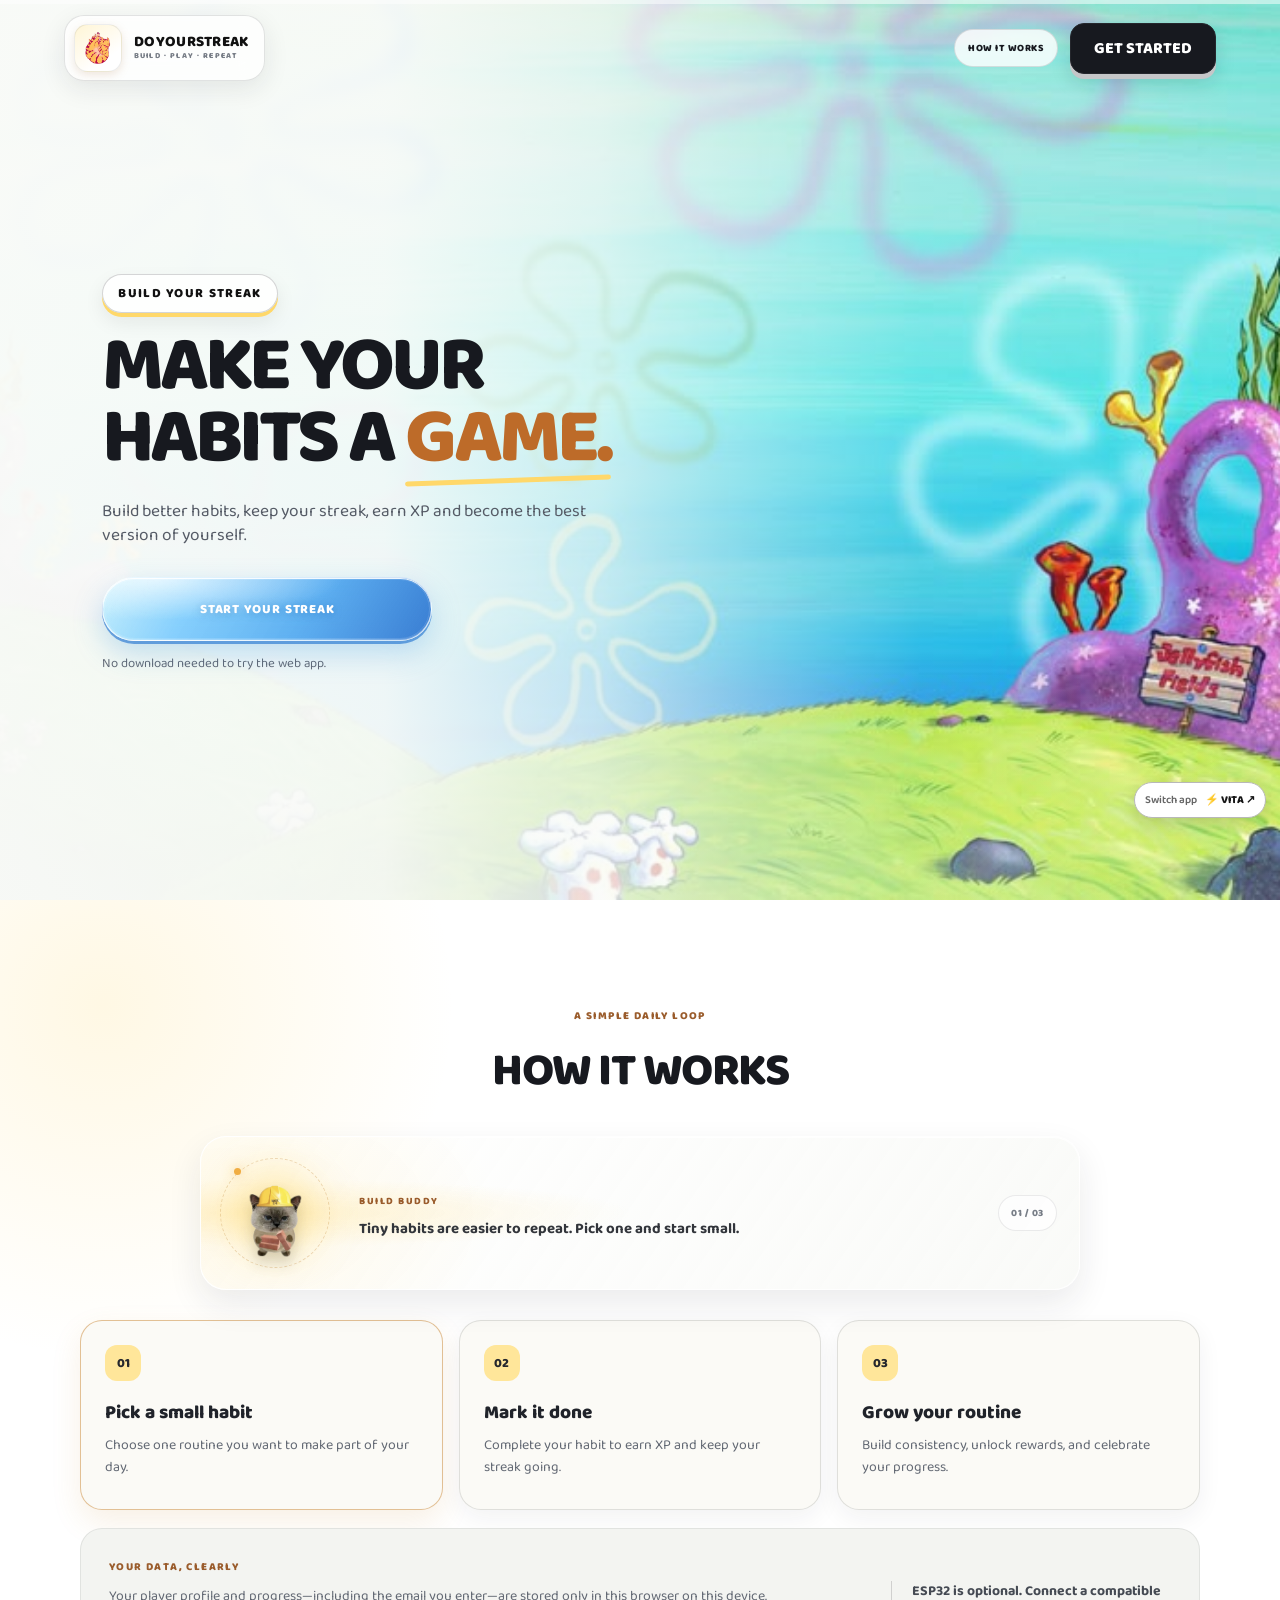
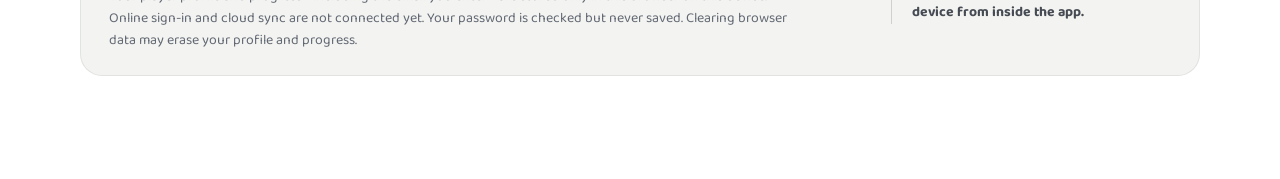
==== commit cec038ae: "all" ====
--- a/index.html
+++ b/index.html
@@ -15,6 +15,9 @@
 
     <!-- ================= LANDING PAGE ================= -->
     <section id="loginScreen" class="landing-page">
+        <div class="landing-scroll-progress" aria-hidden="true">
+            <span id="landingScrollProgressBar"></span>
+        </div>
 
         <!-- NAVBAR -->
         <nav class="landing-navbar">
@@ -28,17 +31,11 @@
             </div>
 
             <div class="landing-quick-info">
-                <span class="landing-player">PLAYER</span>
-                <span class="landing-level">LVL 1</span>
-                <span class="landing-esp-status">ESP OFFLINE</span>
-                <details class="landing-how-to-play">
-                    <summary>HOW TO PLAY</summary>
-                    <p>Log in, add a habit, then mark it done to earn XP and build your streak. Connect ESP in the app.</p>
-                </details>
+                <a class="landing-nav-link" href="#howItWorks">HOW IT WORKS</a>
             </div>
 
             <button id="loginButton" class="login-button">
-                LOGIN
+                GET STARTED
             </button>
 
         </nav>
@@ -65,56 +62,70 @@
                     HABITS A <span>GAME.</span>
                 </h1>
 
-                <p>
-                    Build better habits, keep your streak,
-                    earn XP and become the best version of yourself.
-                </p>
-
-
-                <!-- DOWNLOAD BUTTONS -->
-                <div class="download-buttons">
-
-                    <a href="#" class="download-button windows" id="windowsDownload">
-                        <span class="download-icon">
-                            <svg viewBox="0 0 48 48" aria-hidden="true" focusable="false">
-                                <path fill="#00A4EF" d="M5 10.4 21 8v14H5zM24 7.6l19-2.8V22H24zM5 25h16v14L5 36.6zM24 25h19v17.2l-19-2.8z"/>
-                            </svg>
-                        </span>
-
-                        <div>
-                            <small>DOWNLOAD FOR</small>
-                            <strong>WINDOWS</strong>
-                        </div>
-                    </a>
-
-
-                    <a href="#" class="download-button android" id="androidDownload">
-                        <span class="download-icon">
-                            <svg viewBox="0 0 48 48" aria-hidden="true" focusable="false">
-                                <g fill="#3DDC84">
-                                    <path d="M13.2 13.6 9.7 7.5a1 1 0 0 1 1.7-1l3.7 6.4a15 15 0 0 1 18 0l3.7-6.4a1 1 0 0 1 1.7 1L35 13.6a14 14 0 0 1 6 11.4H7.2a14 14 0 0 1 6-11.4Z"/>
-                                    <path d="M7.2 27h33.6v9.2a4 4 0 0 1-4 4h-1.6v5.1a2.8 2.8 0 0 1-5.6 0v-5.1H18.4v5.1a2.8 2.8 0 0 1-5.6 0v-5.1h-1.6a4 4 0 0 1-4-4V27Zm-5.4 0a2.8 2.8 0 0 1 5.6 0v8a2.8 2.8 0 0 1-5.6 0v-8Zm38.8 0a2.8 2.8 0 0 1 5.6 0v8a2.8 2.8 0 0 1-5.6 0v-8Z"/>
-                                    <circle cx="16.5" cy="19" r="1.5" fill="#111"/>
-                                    <circle cx="31.5" cy="19" r="1.5" fill="#111"/>
-                                </g>
-                            </svg>
-                        </span>
-
-                        <div>
-                            <small>DOWNLOAD FOR</small>
-                            <strong>ANDROID</strong>
-                        </div>
-                    </a>
-
+                <p>Build better habits, keep your streak, earn XP and become the best version of yourself.</p>
+
+
+                <div class="landing-actions">
+                    <button class="landing-start-button" id="heroStartButton" type="button">
+                        <span>START YOUR STREAK</span>
+                    </button>
+                    <p class="landing-data-note">No download needed to try the web app.</p>
                 </div>
 
             </div>
 
         </main>
 
+        <section class="landing-how-section" id="howItWorks" aria-labelledby="howItWorksTitle">
+            <div class="landing-section-inner">
+                <div class="landing-section-heading landing-scroll-reveal">
+                    <span class="landing-section-kicker">A SIMPLE DAILY LOOP</span>
+                    <h2 id="howItWorksTitle">HOW IT WORKS</h2>
+                </div>
+
+                <aside class="construction-guide landing-scroll-reveal" id="constructionGuide" aria-labelledby="constructionGuideTitle">
+                    <div class="construction-cat-stage">
+                        <span class="construction-cat-orbit" aria-hidden="true"></span>
+                        <img src="constructioncat.png" alt="Construction cat carrying bricks">
+                    </div>
+                    <div class="construction-guide-copy">
+                        <span class="construction-guide-kicker" id="constructionGuideTitle">BUILD BUDDY</span>
+                        <p id="constructionGuideText">Scroll down - I'll show you the loop, one step at a time.</p>
+                    </div>
+                    <span class="construction-guide-progress" id="constructionGuideProgress" aria-label="Current guide step">01 / 03</span>
+                </aside>
+
+                <div class="landing-step-grid">
+                    <article class="landing-step-card landing-scroll-reveal" data-guide-step="01" data-guide-message="Tiny habits are easier to repeat. Pick one and start small.">
+                        <span class="landing-step-number">01</span>
+                        <h3>Pick a small habit</h3>
+                        <p>Choose one routine you want to make part of your day.</p>
+                    </article>
+                    <article class="landing-step-card landing-scroll-reveal" data-guide-step="02" data-guide-message="Mark your habit done to earn XP and keep your streak alive.">
+                        <span class="landing-step-number">02</span>
+                        <h3>Mark it done</h3>
+                        <p>Complete your habit to earn XP and keep your streak going.</p>
+                    </article>
+                    <article class="landing-step-card landing-scroll-reveal" data-guide-step="03" data-guide-message="Stay consistent to unlock rewards and see your progress grow.">
+                        <span class="landing-step-number">03</span>
+                        <h3>Grow your routine</h3>
+                        <p>Build consistency, unlock rewards, and celebrate your progress.</p>
+                    </article>
+                </div>
+
+                <aside class="landing-data-card landing-scroll-reveal" aria-labelledby="landingDataTitle">
+                    <div>
+                        <span class="landing-data-label" id="landingDataTitle">YOUR DATA, CLEARLY</span>
+                        <p>Your player profile and progress—including the email you enter—are stored only in this browser on this device. Online sign-in and cloud sync are not connected yet. Your password is checked but never saved. Clearing browser data may erase your profile and progress.</p>
+                    </div>
+                    <p class="landing-device-note">ESP32 is optional. Connect a compatible device from inside the app.</p>
+                </aside>
+            </div>
+        </section>
+
 
         <!-- LOGIN MODAL -->
-        <div id="loginModal" class="landing-login-modal hidden" role="dialog" aria-modal="true" aria-label="Create your account">
+        <div id="loginModal" class="landing-login-modal hidden" role="dialog" aria-modal="true" aria-label="Set up a local player profile">
 
             <div class="landing-login-card">
 
@@ -135,7 +146,7 @@
 
                     <h2>Welcome!</h2>
 
-                    <p class="login-description">Create your account and start your journey.</p>
+                    <p class="login-description">Set up a player profile on this device. The email you enter stays in this browser; online sign-in and sync are not connected yet.</p>
 
                     <div class="input-group">
 
@@ -720,6 +731,10 @@
                         <div class="game-card-icon"><img class="cat-bike-game-icon" src="iconcatbike.jpg" alt="Cat riding a motorcycle"></div>
                         <div><small>ENDLESS RIDE</small><h2>CAT BIKE</h2><p>Ride the sunny farm road and dodge cars and trucks!</p></div>
                     </button>
+                    <button id="openSnackRush" class="game-card" type="button">
+                        <div class="game-card-icon"><img class="snack-rush-game-icon" src="Cheffcat.png" alt="Chef cat"></div>
+                        <div><small>ARCADE · NEW</small><h2>SNACK RUSH</h2><p>Tangkap makanan, hindari anomali, dan pecahkan rekor!</p></div>
+                    </button>
                      <!-- Tombol kecil ESP32 -->
                      <div class="esp-connect-controls">
                         <button id="espConnectButton" class="esp-connect-button" type="button">🔌 CONNECT ESP32</button>
@@ -950,6 +965,28 @@
                     <div class="cat-bike-stage"><canvas id="catBikeCanvas" width="450" height="800" aria-label="Cat Bike endless road game"></canvas></div>
                     <p id="catBikeStatus" class="game-status">Four lanes! Swipe or use ← → / A / D. Traffic can come from either end.</p>
                     <div class="cat-bike-controls"><button id="catBikeLeft" class="game-action-button" type="button" aria-label="Steer left">◀ LEFT</button><button id="startCatBike" class="main-button" type="button">START RIDE</button><button id="catBikeRight" class="game-action-button" type="button" aria-label="Steer right">RIGHT ▶</button></div>
+                </div>
+
+                <div id="snackRushGame" class="game-screen hidden">
+                    <div class="game-screen-header">
+                        <button id="backFromSnackRush" class="secondary-button" type="button">← MENU GAME</button>
+                        <h2>🍕 SNACK RUSH</h2>
+                    </div>
+                    <div class="snack-rush-scoreboard" aria-live="polite">
+                        <span>SKOR <strong id="snackRushScore">0</strong></span>
+                        <span>BEST <strong id="snackRushBest">0</strong></span>
+                        <span>NYAWA <strong id="snackRushLives">❤️❤️❤️</strong></span>
+                        <span>COMBO <strong id="snackRushCombo">x0</strong></span>
+                    </div>
+                    <div class="snack-rush-stage">
+                        <canvas id="snackRushCanvas" width="800" height="520" aria-label="Snack Rush: catch food and avoid anomalies"></canvas>
+                    </div>
+                    <p id="snackRushStatus" class="game-status">Gerakkan Chef Cat, tangkap makanan, dan hindari anomali! Gunakan ← → / A D atau sentuh arena.</p>
+                    <div class="snack-rush-controls">
+                        <button id="snackRushLeft" class="game-action-button" type="button" aria-label="Gerak ke kiri">◀ KIRI</button>
+                        <button id="startSnackRush" class="main-button" type="button">MULAI MAIN</button>
+                        <button id="snackRushRight" class="game-action-button" type="button" aria-label="Gerak ke kanan">KANAN ▶</button>
+                    </div>
                 </div>
 
             </section>
--- a/style.css
+++ b/style.css
@@ -7069,6 +7069,7 @@
 }
 
 .game-card-icon .cat-bike-game-icon { display:block; width:100%; height:100%; object-fit:cover; border-radius:14px; }
+.game-card-icon .snack-rush-game-icon { display:block; width:100%; height:100%; object-fit:contain; }
 
 .game-card small {
     font-weight: 900;
@@ -9110,6 +9111,18 @@
 #catBikeCanvas { display:block; width:min(100%,450px); height:auto; aspect-ratio:9/16; margin:0 auto; }
 .cat-bike-controls { display:flex; justify-content:center; align-items:center; gap:12px; flex-wrap:wrap; margin:14px 0 24px; }
 @media(max-width:560px) { .cat-bike-controls .game-action-button { min-width:105px; padding:12px 10px; } }
+.snack-rush-scoreboard { display:flex; justify-content:center; gap:clamp(12px,4vw,36px); flex-wrap:wrap; margin:10px 0 14px; font-weight:800; }
+.snack-rush-scoreboard strong { margin-left:5px; font-size:20px; }
+.snack-rush-stage { width:min(100%,800px); margin:0 auto; overflow:hidden; border:4px solid #211335; border-radius:20px; background:#26164a; box-shadow:7px 7px 0 #211335; touch-action:none; }
+#snackRushCanvas { display:block; width:100%; height:auto; aspect-ratio:20/13; touch-action:none; }
+.snack-rush-controls { display:flex; justify-content:center; align-items:center; gap:12px; flex-wrap:wrap; margin:14px 0 24px; }
+@media(max-width:560px) {
+    .snack-rush-scoreboard { gap:8px 18px; font-size:14px; }
+    .snack-rush-scoreboard strong { font-size:17px; }
+    .snack-rush-controls { gap:9px; }
+    .snack-rush-controls .game-action-button { min-width:100px; padding:12px 10px; }
+    .snack-rush-controls .main-button { min-width:140px; }
+}
 .flappy-controls {
     display: flex;
     justify-content: center;
@@ -12482,3 +12495,698 @@
         transition: none !important;
     }
 }
+
+@media (max-width: 600px) {
+    .bottom-navbar {
+        width: calc(100vw - 16px);
+        height: auto;
+        min-height: 68px;
+        bottom: calc(8px + env(safe-area-inset-bottom, 0px));
+        padding: 6px;
+        gap: 3px;
+    }
+
+    .bottom-nav-image {
+        min-width: 44px;
+        height: 56px;
+        padding: 3px 1px;
+        border-radius: 15px;
+    }
+
+    .bottom-nav-image img {
+        width: 29px;
+        height: 29px;
+        flex-basis: 29px;
+    }
+
+    .bottom-nav-image small {
+        font-size: clamp(6px, 1.9vw, 7.5px);
+        letter-spacing: 0;
+        white-space: nowrap;
+    }
+
+    .settings-language-options {
+        grid-template-columns: repeat(2, minmax(0, 1fr));
+        gap: 9px;
+    }
+
+    .settings-language-option {
+        min-height: 48px;
+        font-size: 14px;
+        touch-action: manipulation;
+    }
+
+    .main-button,
+    .secondary-button,
+    .game-action-button,
+    .settings-avatar-button,
+    .settings-avatar-remove,
+    .settings-logout-button {
+        min-height: 48px;
+        touch-action: manipulation;
+    }
+
+    .cat-bike-controls,
+    .snack-rush-controls {
+        display: grid;
+        grid-template-columns: minmax(0, 1fr) minmax(0, 1.3fr) minmax(0, 1fr);
+        gap: 8px;
+        width: 100%;
+        align-items: stretch;
+    }
+
+    .cat-bike-controls > button,
+    .snack-rush-controls > button {
+        width: 100%;
+        min-width: 0;
+        min-height: 50px;
+        padding: 10px 4px;
+        font-size: clamp(11px, 3vw, 14px);
+        white-space: nowrap;
+    }
+
+    .cat-bike-controls .main-button,
+    .snack-rush-controls .main-button {
+        min-width: 0;
+        padding: 10px 4px;
+    }
+
+    .tutorial-open-button,
+    .logout-button {
+        min-height: 44px;
+        padding: 6px 5px;
+        font-size: 7.5px;
+        line-height: 1.1;
+        touch-action: manipulation;
+    }
+}
+
+@media (max-width: 380px) {
+    .bottom-navbar {
+        padding: 5px 4px;
+        gap: 2px;
+    }
+
+    .bottom-nav-image {
+        min-width: 40px;
+        height: 54px;
+    }
+
+    .bottom-nav-image img {
+        width: 27px;
+        height: 27px;
+        flex-basis: 27px;
+    }
+
+    .bottom-nav-image small {
+        font-size: 6px;
+    }
+
+    .tutorial-open-button,
+    .logout-button {
+        min-height: 44px;
+        font-size: 7px;
+    }
+}
+
+/* Landing page: clear next step and product details */
+#loginScreen.landing-page {
+    display: block;
+}
+
+.landing-nav-link {
+    padding: 10px 13px;
+    border: 1px solid rgba(23, 25, 31, .13);
+    border-radius: 999px;
+    background: rgba(255, 255, 255, .82);
+    color: var(--landing-ink, #17191f);
+    font-size: 10px;
+    font-weight: 900;
+    letter-spacing: .5px;
+    text-decoration: none;
+    white-space: nowrap;
+    transition: transform .2s ease, background .2s ease;
+}
+
+.landing-nav-link:hover {
+    transform: translateY(-2px);
+    background: #fff8df;
+}
+
+.landing-nav-link:focus-visible,
+.landing-start-button:focus-visible {
+    outline: 3px solid #f4b83f;
+    outline-offset: 4px;
+}
+
+.landing-actions {
+    display: grid;
+    justify-items: start;
+    gap: 14px;
+}
+
+.landing-start-button {
+    position: relative;
+    isolation: isolate;
+    display: inline-flex;
+    align-items: center;
+    justify-content: center;
+    width: min(100%, 330px);
+    min-width: 240px;
+    min-height: 64px;
+    padding: 12px 26px;
+    overflow: hidden;
+    border: 1px solid rgba(255, 255, 255, .76);
+    border-radius: 999px;
+    background:
+        radial-gradient(ellipse at 16% 0%, rgba(255, 255, 255, .72), transparent 48%),
+        linear-gradient(120deg, rgba(184, 238, 255, .78), rgba(89, 190, 255, .7) 28%, rgba(43, 149, 238, .74) 62%, rgba(33, 108, 205, .88));
+    box-shadow:
+        inset 0 1px 0 rgba(255, 255, 255, .9),
+        inset 0 -1px 0 rgba(255, 255, 255, .28),
+        0 3px 0 rgba(32, 113, 207, .62),
+        0 12px 30px rgba(48, 147, 226, .28);
+    color: #fff;
+    text-align: center;
+    text-shadow: 0 1px 8px rgba(21, 86, 155, .38);
+    backdrop-filter: blur(22px) saturate(185%);
+    -webkit-backdrop-filter: blur(22px) saturate(185%);
+    transition: transform .28s cubic-bezier(.2, .8, .2, 1), box-shadow .28s ease, border-color .28s ease, background .28s ease;
+    font: inherit;
+    font-size: 13px;
+    font-weight: 900;
+    letter-spacing: .9px;
+    cursor: pointer;
+}
+
+.landing-start-button::before {
+    position: absolute;
+    z-index: 1;
+    top: -115%;
+    bottom: -115%;
+    left: -55%;
+    width: 42%;
+    background: linear-gradient(90deg, transparent, rgba(255, 255, 255, .52), transparent);
+    content: "";
+    pointer-events: none;
+    transform: rotate(18deg);
+    animation: landingGlassSheen 6.5s ease-in-out infinite;
+}
+
+.landing-start-button::after {
+    position: absolute;
+    z-index: 0;
+    inset: 1px;
+    border: 1px solid rgba(255, 255, 255, .13);
+    border-radius: inherit;
+    content: "";
+    pointer-events: none;
+}
+
+.landing-start-button:hover {
+    transform: translateY(-3px);
+    border-color: rgba(255, 255, 255, .95);
+    background:
+        radial-gradient(ellipse at 16% 0%, rgba(255, 255, 255, .86), transparent 48%),
+        linear-gradient(120deg, rgba(198, 244, 255, .88), rgba(109, 207, 255, .78) 28%, rgba(55, 164, 248, .82) 62%, rgba(39, 122, 224, .92));
+    box-shadow:
+        inset 0 1px 0 rgba(255, 255, 255, .96),
+        0 4px 0 rgba(32, 113, 207, .7),
+        0 17px 34px rgba(48, 147, 226, .38);
+}
+
+.landing-start-button:active {
+    transform: translateY(1px) scale(.99);
+    box-shadow: inset 0 2px 8px rgba(10, 78, 151, .25), 0 1px 0 rgba(32, 113, 207, .6);
+}
+
+.landing-start-button > span {
+    position: relative;
+    z-index: 2;
+}
+
+.landing-content .landing-data-note {
+    max-width: 360px;
+    margin: 0;
+    color: #626873;
+    font-size: 13px;
+    line-height: 1.45;
+}
+
+.landing-how-section {
+    position: relative;
+    z-index: 2;
+    padding: clamp(56px, 8vw, 104px) 24px;
+    background:
+        radial-gradient(circle at 8% 12%, rgba(255, 216, 106, .18), transparent 25%),
+        #fff;
+}
+
+.landing-section-inner {
+    width: min(100%, 1120px);
+    margin: 0 auto;
+}
+
+.landing-section-heading {
+    margin-bottom: 28px;
+    text-align: center;
+}
+
+.landing-section-kicker,
+.landing-data-label {
+    color: #9a5c2c;
+    font-size: 11px;
+    font-weight: 900;
+    letter-spacing: 1.4px;
+}
+
+.landing-section-heading h2 {
+    margin-top: 7px;
+    color: #17191f;
+    font-size: clamp(30px, 5vw, 46px);
+    font-weight: 900;
+    letter-spacing: -1.5px;
+}
+
+.landing-step-grid {
+    display: grid;
+    grid-template-columns: repeat(3, minmax(0, 1fr));
+    gap: 16px;
+}
+
+.landing-step-card {
+    position: relative;
+    overflow: hidden;
+    min-height: 190px;
+    padding: 24px;
+    border: 1px solid rgba(23, 25, 31, .12);
+    border-radius: 22px;
+    background: #fbfaf6;
+    box-shadow: 0 8px 24px rgba(32, 38, 48, .06);
+    transition: transform .3s cubic-bezier(.2, .8, .2, 1), border-color .3s ease, box-shadow .3s ease, background .3s ease;
+}
+
+.landing-step-card::after {
+    position: absolute;
+    top: -45%;
+    left: -70%;
+    width: 45%;
+    height: 190%;
+    background: linear-gradient(90deg, transparent, rgba(255, 255, 255, .72), transparent);
+    content: "";
+    pointer-events: none;
+    transform: rotate(18deg);
+    transition: left .65s cubic-bezier(.2, .8, .2, 1);
+}
+
+.landing-step-card:hover {
+    transform: translateY(-6px);
+    border-color: rgba(189, 107, 41, .32);
+    background: #fffefa;
+    box-shadow: 0 16px 34px rgba(32, 38, 48, .11);
+}
+
+.landing-step-card:hover::after {
+    left: 130%;
+}
+
+.landing-step-number {
+    display: inline-grid;
+    width: 36px;
+    height: 36px;
+    place-items: center;
+    border-radius: 12px;
+    background: #ffe69a;
+    color: #25272d;
+    font-size: 13px;
+    font-weight: 900;
+}
+
+.landing-step-card h3 {
+    margin: 17px 0 7px;
+    color: #20232a;
+    font-size: 19px;
+    font-weight: 900;
+}
+
+.landing-step-card p,
+.landing-data-card p {
+    color: #626873;
+    font-size: 14px;
+    line-height: 1.55;
+}
+
+.landing-data-card {
+    display: flex;
+    align-items: center;
+    justify-content: space-between;
+    gap: 28px;
+    margin-top: 18px;
+    padding: 24px 28px;
+    border: 1px solid rgba(23, 25, 31, .08);
+    border-radius: 22px;
+    background: #f3f4f1;
+}
+
+.landing-data-card > div {
+    max-width: 680px;
+}
+
+.landing-data-card p {
+    margin-top: 8px;
+}
+
+.landing-data-card .landing-device-note {
+    max-width: 280px;
+    margin: 0;
+    padding-left: 20px;
+    border-left: 1px solid rgba(23, 25, 31, .16);
+    color: #454a53;
+    font-weight: 700;
+}
+
+.landing-scroll-progress {
+    position: fixed;
+    z-index: 1000;
+    top: 0;
+    left: 0;
+    width: 100%;
+    height: 4px;
+    overflow: hidden;
+    background: rgba(255, 255, 255, .52);
+    pointer-events: none;
+}
+
+.landing-scroll-progress span {
+    display: block;
+    width: 100%;
+    height: 100%;
+    background: linear-gradient(90deg, #ffc94f, #f39849, #c16b37);
+    box-shadow: 0 0 12px rgba(243, 152, 73, .55);
+    transform: scaleX(0);
+    transform-origin: left center;
+    will-change: transform;
+}
+
+.landing-reveal-ready .landing-scroll-reveal {
+    opacity: 0;
+    filter: blur(7px);
+    transform: translateY(30px) scale(.985);
+    transition:
+        opacity .65s ease,
+        filter .65s ease,
+        transform .7s cubic-bezier(.2, .75, .25, 1);
+}
+
+.landing-reveal-ready .landing-scroll-reveal.is-visible {
+    opacity: 1;
+    filter: blur(0);
+    transform: translateY(0) scale(1);
+}
+
+.landing-reveal-ready .landing-step-card:nth-child(2) {
+    transition-delay: 90ms;
+}
+
+.landing-reveal-ready .landing-step-card:nth-child(3) {
+    transition-delay: 180ms;
+}
+
+.construction-guide {
+    position: sticky;
+    z-index: 8;
+    top: 12px;
+    display: grid;
+    grid-template-columns: 132px minmax(0, 1fr) auto;
+    align-items: center;
+    gap: 18px;
+    width: min(100%, 880px);
+    min-height: 150px;
+    margin: 0 auto 30px;
+    padding: 10px 22px 10px 8px;
+    overflow: hidden;
+    border: 1px solid rgba(255, 255, 255, .84);
+    border-radius: 26px;
+    background:
+        radial-gradient(ellipse at 7% 50%, rgba(255, 220, 126, .29), transparent 32%),
+        linear-gradient(125deg, rgba(255, 255, 255, .92), rgba(248, 249, 246, .78));
+    box-shadow: 0 14px 34px rgba(32, 38, 48, .09), inset 0 1px 0 rgba(255, 255, 255, .9);
+    backdrop-filter: blur(18px) saturate(150%);
+}
+
+.construction-guide::before {
+    position: absolute;
+    top: -60%;
+    left: -30%;
+    width: 65%;
+    height: 220%;
+    border-radius: 50%;
+    background: radial-gradient(ellipse, rgba(255, 221, 130, .2), transparent 68%);
+    content: "";
+    pointer-events: none;
+    animation: constructionGuideAura 8s ease-in-out infinite alternate;
+}
+
+.construction-cat-stage {
+    position: relative;
+    display: grid;
+    width: 132px;
+    height: 132px;
+    place-items: center;
+    isolation: isolate;
+}
+
+.construction-cat-stage::before {
+    position: absolute;
+    z-index: -1;
+    inset: 22px;
+    border-radius: 50%;
+    background: rgba(255, 219, 118, .42);
+    content: "";
+    filter: blur(18px);
+    animation: constructionCatGlow 2.8s ease-in-out infinite;
+}
+
+.construction-cat-orbit {
+    position: absolute;
+    inset: 11px;
+    border: 1px dashed rgba(191, 131, 47, .28);
+    border-radius: 50%;
+    animation: constructionOrbit 18s linear infinite;
+}
+
+.construction-cat-orbit::after {
+    position: absolute;
+    top: 9px;
+    left: 13px;
+    width: 7px;
+    height: 7px;
+    border-radius: 50%;
+    background: #f0ad42;
+    box-shadow: 0 0 12px rgba(240, 173, 66, .7);
+    content: "";
+}
+
+.construction-cat-stage img {
+    display: block;
+    width: 120px;
+    height: 120px;
+    object-fit: contain;
+    filter: drop-shadow(0 9px 7px rgba(48, 42, 30, .18));
+    transform-origin: 50% 88%;
+    animation: constructionCatIdle 3.4s ease-in-out infinite;
+}
+
+.construction-guide.is-reacting .construction-cat-stage img {
+    animation: constructionCatReaction .78s cubic-bezier(.25, .9, .35, 1.2);
+}
+
+.construction-guide-copy {
+    position: relative;
+    z-index: 1;
+}
+
+.construction-guide-kicker {
+    color: #9a5c2c;
+    font-size: 10px;
+    font-weight: 900;
+    letter-spacing: 1.5px;
+}
+
+.construction-guide-copy p {
+    max-width: 500px;
+    margin: 7px 0 0;
+    color: #32353b;
+    font-size: 15px;
+    font-weight: 700;
+    line-height: 1.45;
+}
+
+.construction-guide-progress {
+    position: relative;
+    z-index: 1;
+    padding: 9px 12px;
+    border: 1px solid rgba(38, 40, 45, .09);
+    border-radius: 999px;
+    background: rgba(255, 255, 255, .72);
+    color: #777d86;
+    font-size: 10px;
+    font-weight: 900;
+    letter-spacing: .7px;
+    white-space: nowrap;
+}
+
+.landing-step-card.is-guide-active {
+    border-color: rgba(198, 129, 42, .48);
+    box-shadow: 0 12px 30px rgba(198, 129, 42, .12);
+}
+
+@media (max-width: 700px) {
+    .landing-nav-link {
+        padding: 8px 9px;
+        font-size: 8px;
+    }
+
+    .landing-start-button {
+        width: 100%;
+        min-width: 0;
+        max-width: 330px;
+    }
+
+    .construction-guide {
+        top: 8px;
+        grid-template-columns: 82px minmax(0, 1fr);
+        gap: 9px;
+        min-height: 112px;
+        margin-bottom: 20px;
+        padding: 8px 13px 8px 3px;
+        border-radius: 20px;
+    }
+
+    @supports (overflow: clip) {
+        #loginScreen.landing-page {
+            overflow: clip;
+        }
+    }
+
+    .construction-cat-stage {
+        width: 82px;
+        height: 92px;
+    }
+
+    .construction-cat-stage img {
+        width: 85px;
+        height: 85px;
+    }
+
+    .construction-cat-orbit {
+        inset: 8px;
+    }
+
+    .construction-guide-copy p {
+        font-size: 12px;
+    }
+
+    .construction-guide-progress {
+        grid-column: 2;
+        justify-self: start;
+        padding: 6px 9px;
+        font-size: 8px;
+    }
+
+    .landing-step-grid {
+        grid-template-columns: 1fr;
+        gap: 12px;
+    }
+
+    .landing-step-card {
+        min-height: 0;
+        padding: 20px;
+    }
+
+    .landing-data-card {
+        align-items: flex-start;
+        flex-direction: column;
+        gap: 16px;
+        padding: 20px;
+    }
+
+    .landing-data-card .landing-device-note {
+        max-width: none;
+        padding: 14px 0 0;
+        border-top: 1px solid rgba(23, 25, 31, .16);
+        border-left: 0;
+    }
+}
+
+@keyframes landingGlassSheen {
+    0%, 20% { transform: translateX(-30%) rotate(18deg); opacity: 0; }
+    35% { opacity: .8; }
+    60%, 100% { transform: translateX(390%) rotate(18deg); opacity: 0; }
+}
+
+@keyframes constructionCatIdle {
+    0%, 100% { transform: translateY(2px) rotate(-1.5deg); }
+    50% { transform: translateY(-7px) rotate(1.5deg); }
+}
+
+@keyframes constructionCatReaction {
+    0% { transform: translateY(0) rotate(0) scale(1); }
+    35% { transform: translateY(-16px) rotate(-7deg) scale(1.04); }
+    68% { transform: translateY(2px) rotate(5deg) scale(.98); }
+    100% { transform: translateY(0) rotate(0) scale(1); }
+}
+
+@keyframes constructionCatGlow {
+    0%, 100% { opacity: .45; transform: scale(.88); }
+    50% { opacity: .9; transform: scale(1.12); }
+}
+
+@keyframes constructionOrbit {
+    to { transform: rotate(360deg); }
+}
+
+@keyframes constructionGuideAura {
+    from { transform: translateX(-8%) scale(.88); opacity: .55; }
+    to { transform: translateX(24%) scale(1.1); opacity: 1; }
+}
+
+@media (prefers-reduced-motion: reduce) {
+    .landing-start-button,
+    .landing-start-button::before,
+    .landing-step-card,
+    .landing-step-card::after,
+    .construction-guide::before,
+    .construction-cat-stage::before,
+    .construction-cat-orbit,
+    .construction-cat-stage img {
+        animation: none !important;
+        transition: none !important;
+    }
+
+    .landing-reveal-ready .landing-scroll-reveal,
+    .landing-reveal-ready .landing-scroll-reveal.is-visible {
+        opacity: 1;
+        filter: none;
+        transform: none;
+        transition: none;
+    }
+}
+
+@media (max-width: 700px) and (orientation: portrait) {
+    .hero-background {
+        height: 82%;
+    }
+
+    .hero-background::after {
+        background: linear-gradient(
+            180deg,
+            rgba(247, 248, 245, 0) 0%,
+            rgba(247, 248, 245, 0) 40%,
+            rgba(247, 248, 245, .16) 55%,
+            rgba(247, 248, 245, .64) 68%,
+            #f7f8f5 78%,
+            #f7f8f5 100%
+        );
+    }
+}
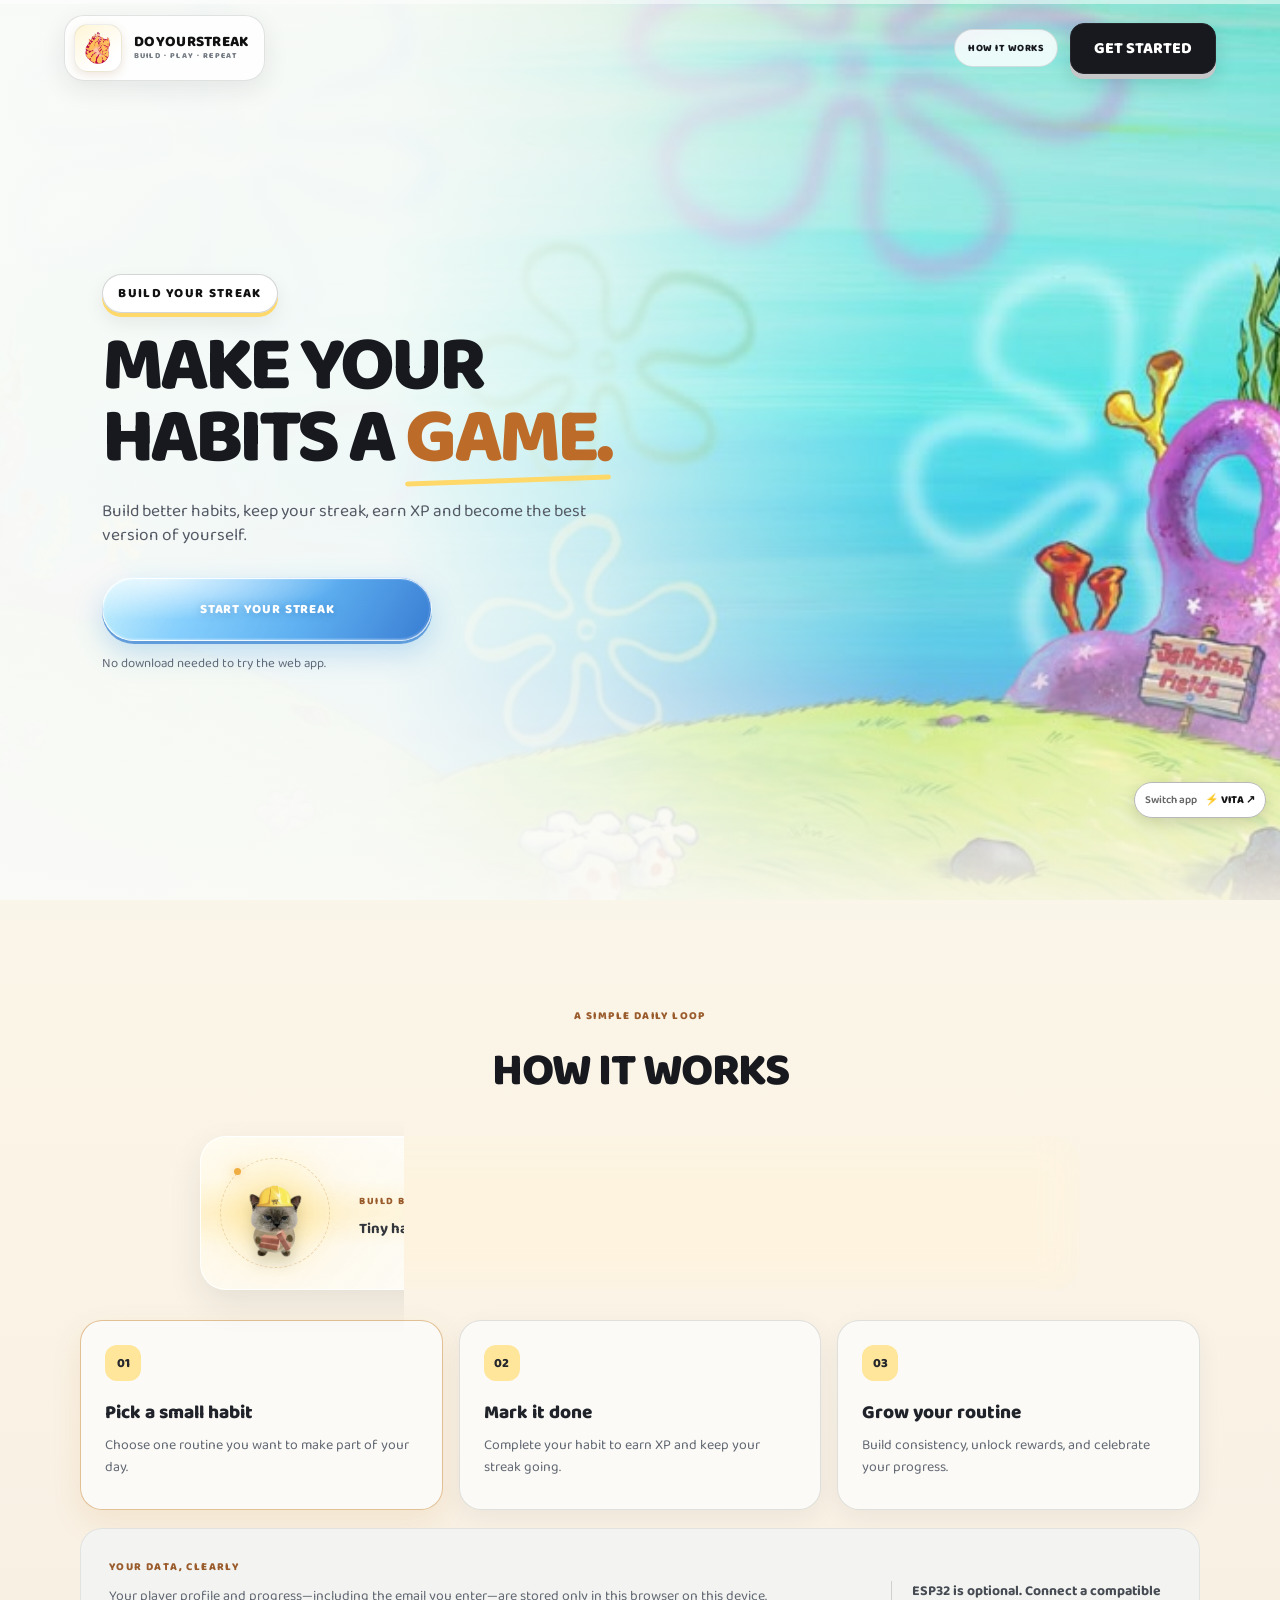
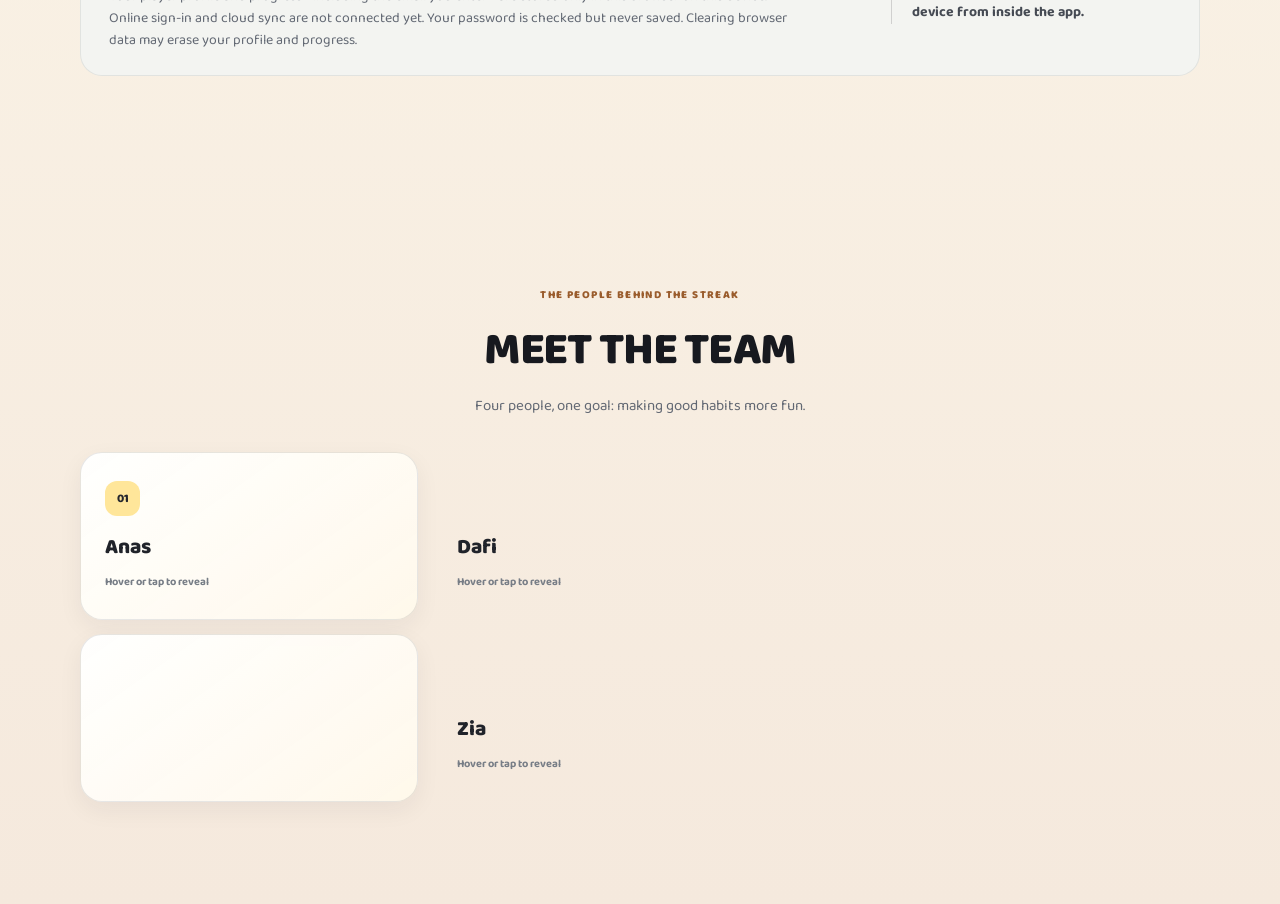
==== commit ab499c57: "all" ====
--- a/index.html
+++ b/index.html
@@ -120,6 +120,102 @@
                     </div>
                     <p class="landing-device-note">ESP32 is optional. Connect a compatible device from inside the app.</p>
                 </aside>
+            </div>
+        </section>
+
+        <section class="landing-team-section" id="team" aria-labelledby="landingTeamTitle">
+            <div class="landing-section-inner">
+                <div class="landing-section-heading landing-scroll-reveal">
+                    <span class="landing-section-kicker">THE PEOPLE BEHIND THE STREAK</span>
+                    <h2 id="landingTeamTitle">MEET THE TEAM</h2>
+                    <p class="landing-team-intro">Four people, one goal: making good habits more fun.</p>
+                </div>
+
+                <div class="landing-team-showcase">
+                    <div class="landing-team-grid">
+                        <button class="landing-team-card landing-scroll-reveal" type="button" aria-label="Anas, reveal team role" aria-pressed="false">
+                            <span class="landing-team-card-inner">
+                                <span class="landing-team-card-face landing-team-card-front">
+                                    <span class="landing-team-number">01</span>
+                                    <span class="landing-team-name">Anas</span>
+                                    <span class="landing-team-hint">Hover or tap to reveal</span>
+                                </span>
+                                <span class="landing-team-card-face landing-team-card-back">
+                                    <span class="landing-team-number">01</span>
+                                    <span class="landing-team-role">Robot &amp; Website Developer</span>
+                                    <span class="landing-team-hint">Hover or tap to flip back</span>
+                                </span>
+                            </span>
+                        </button>
+                        <button class="landing-team-card landing-scroll-reveal" type="button" aria-label="Dafi, reveal team role" aria-pressed="false">
+                            <span class="landing-team-card-inner">
+                                <span class="landing-team-card-face landing-team-card-front">
+                                    <span class="landing-team-number">02</span>
+                                    <span class="landing-team-name">Dafi</span>
+                                    <span class="landing-team-hint">Hover or tap to reveal</span>
+                                </span>
+                                <span class="landing-team-card-face landing-team-card-back">
+                                    <span class="landing-team-number">02</span>
+                                    <span class="landing-team-role">Team Leader</span>
+                                    <span class="landing-team-hint">Hover or tap to flip back</span>
+                                </span>
+                            </span>
+                        </button>
+                        <button class="landing-team-card landing-scroll-reveal" type="button" aria-label="Aswan, reveal team role" aria-pressed="false">
+                            <span class="landing-team-card-inner">
+                                <span class="landing-team-card-face landing-team-card-front">
+                                    <span class="landing-team-number">03</span>
+                                    <span class="landing-team-name">Aswan</span>
+                                    <span class="landing-team-hint">Hover or tap to reveal</span>
+                                </span>
+                                <span class="landing-team-card-face landing-team-card-back">
+                                    <span class="landing-team-number">03</span>
+                                    <span class="landing-team-role">Tester &amp; Support</span>
+                                    <span class="landing-team-hint">Hover or tap to flip back</span>
+                                </span>
+                            </span>
+                        </button>
+                        <button class="landing-team-card landing-scroll-reveal" type="button" aria-label="Zia, reveal team role" aria-pressed="false">
+                            <span class="landing-team-card-inner">
+                                <span class="landing-team-card-face landing-team-card-front">
+                                    <span class="landing-team-number">04</span>
+                                    <span class="landing-team-name">Zia</span>
+                                    <span class="landing-team-hint">Hover or tap to reveal</span>
+                                </span>
+                                <span class="landing-team-card-face landing-team-card-back">
+                                    <span class="landing-team-number">04</span>
+                                    <span class="landing-team-role">Designer</span>
+                                    <span class="landing-team-hint">Hover or tap to flip back</span>
+                                </span>
+                            </span>
+                        </button>
+                    </div>
+
+                    <aside class="landing-team-social landing-scroll-reveal" aria-labelledby="landingTeamSocialTitle">
+                        <div class="landing-team-art">
+                            <span class="landing-team-art-orbit" aria-hidden="true"></span>
+                            <button id="landingObjectButton" class="landing-object-button" type="button" aria-label="Click to switch to the reading bear">
+                                <img id="landingObjectImage" src="objecthover.png" alt="Sleepy bear mascot" loading="lazy">
+                                <span class="landing-object-particles" aria-hidden="true"></span>
+                                <span class="landing-object-prompt" aria-hidden="true">CLICK TO TRANSFORM</span>
+                            </button>
+                            <span class="landing-team-art-spark landing-team-art-spark-one" aria-hidden="true">✦</span>
+                            <span class="landing-team-art-spark landing-team-art-spark-two" aria-hidden="true">✧</span>
+                        </div>
+                        <span class="landing-team-social-kicker">STAY IN THE LOOP</span>
+                        <h3 id="landingTeamSocialTitle">Follow our journey</h3>
+                        <p>See behind-the-scenes moments and get the latest updates from the DOYOURSTREAK team.</p>
+                        <a class="landing-instagram-link" href="https://www.instagram.com/do_yourstreak/" target="_blank" rel="noopener noreferrer" aria-label="Follow DOYOURSTREAK on Instagram, @do_yourstreak">
+                            <svg viewBox="0 0 24 24" aria-hidden="true" focusable="false">
+                                <rect x="3" y="3" width="18" height="18" rx="5"></rect>
+                                <circle cx="12" cy="12" r="4"></circle>
+                                <circle class="landing-instagram-dot" cx="17.5" cy="6.8" r="1"></circle>
+                            </svg>
+                            <span>@do_yourstreak</span>
+                            <span class="landing-instagram-arrow" aria-hidden="true">↗</span>
+                        </a>
+                    </aside>
+                </div>
             </div>
         </section>
 
@@ -1734,7 +1830,7 @@
     <!-- APP SWITCHER: DOYOURSTREAK -> VITA -->
     <div class="app-switcher">
         <span>Switch app</span>
-        <a href="http://127.0.0.1:5501/www/index.html" target="_blank" rel="noopener noreferrer" aria-label="Buka Vita">
+        <a href="http://127.0.0.1:5501/www/index.html" target="_blank" rel="noopener noreferrer" aria-label="Open Vita">
             ⚡ VITA ↗
         </a>
     </div>
--- a/style.css
+++ b/style.css
@@ -11917,7 +11917,7 @@
     --landing-green: #78e5ae;
     padding: 0;
     overflow: hidden;
-    background: #f7f8f5;
+    background: linear-gradient(180deg, #f7f8f5 0%, #fbf5e8 40%, #f5e9dd 100%);
 }
 
 .landing-navbar {
@@ -12040,7 +12040,7 @@
 .hero-background::after {
     background:
         linear-gradient(90deg, rgba(250, 251, 248, .98) 0%, rgba(250, 251, 248, .95) 30%, rgba(250, 251, 248, .75) 47%, rgba(250, 251, 248, .16) 72%, rgba(250, 251, 248, 0) 100%),
-        linear-gradient(0deg, rgba(250, 251, 248, .28), transparent 28%);
+        linear-gradient(0deg, rgba(251, 245, 232, .92) 0%, rgba(251, 245, 232, .3) 24%, transparent 48%);
 }
 
 .landing-content {
@@ -12737,9 +12737,7 @@
     position: relative;
     z-index: 2;
     padding: clamp(56px, 8vw, 104px) 24px;
-    background:
-        radial-gradient(circle at 8% 12%, rgba(255, 216, 106, .18), transparent 25%),
-        #fff;
+    background: transparent;
 }
 
 .landing-section-inner {
@@ -13183,10 +13181,674 @@
             180deg,
             rgba(247, 248, 245, 0) 0%,
             rgba(247, 248, 245, 0) 40%,
-            rgba(247, 248, 245, .16) 55%,
-            rgba(247, 248, 245, .64) 68%,
-            #f7f8f5 78%,
-            #f7f8f5 100%
+            rgba(251, 245, 232, .16) 55%,
+            rgba(251, 245, 232, .64) 68%,
+            #fbf5e8 78%,
+            #fbf5e8 100%
         );
     }
 }
+
+.landing-team-section {
+    position: relative;
+    z-index: 2;
+    padding: clamp(56px, 8vw, 104px) 24px;
+    overflow: hidden;
+    background: transparent;
+}
+
+.landing-team-section .landing-section-heading {
+    margin-bottom: 34px;
+}
+
+.landing-team-intro {
+    max-width: 520px;
+    margin: 8px auto 0;
+    color: #626873;
+    font-size: 15px;
+    line-height: 1.5;
+}
+
+.landing-team-showcase {
+    display: grid;
+    grid-template-columns: minmax(0, 1.35fr) minmax(280px, .8fr);
+    align-items: stretch;
+    gap: 20px;
+}
+
+.landing-team-grid {
+    display: grid;
+    grid-template-columns: repeat(2, minmax(0, 1fr));
+    gap: 14px;
+}
+
+.landing-team-card {
+    position: relative;
+    display: block;
+    width: 100%;
+    min-width: 0;
+    min-height: 168px;
+    padding: 0;
+    border: 0;
+    border-radius: 22px;
+    appearance: none;
+    background: transparent;
+    color: inherit;
+    cursor: pointer;
+    font: inherit;
+    perspective: 900px;
+    text-align: left;
+}
+
+.landing-team-card:focus-visible {
+    outline: 3px solid #c17a31;
+    outline-offset: 4px;
+}
+
+.landing-team-card-inner {
+    position: relative;
+    display: block;
+    min-height: 168px;
+    transform-style: preserve-3d;
+    transition: transform .68s cubic-bezier(.2, .75, .25, 1);
+}
+
+.landing-team-card[aria-pressed="true"] .landing-team-card-inner {
+    transform: rotateY(180deg);
+}
+
+@media (hover: hover) {
+    .landing-team-card:hover .landing-team-card-inner {
+        transform: rotateY(180deg);
+    }
+
+    .landing-team-card:hover .landing-team-card-face {
+        border-color: rgba(189, 107, 41, .42);
+        box-shadow: 0 14px 28px rgba(32, 38, 48, .1);
+    }
+}
+
+.landing-team-card-face {
+    position: absolute;
+    inset: 0;
+    display: flex;
+    flex-direction: column;
+    align-items: flex-start;
+    justify-content: center;
+    padding: clamp(18px, 2vw, 24px);
+    overflow: hidden;
+    border: 1px solid rgba(23, 25, 31, .1);
+    border-radius: 22px;
+    backface-visibility: hidden;
+    box-shadow: 0 8px 24px rgba(32, 38, 48, .06);
+    transition: border-color .28s ease, box-shadow .28s ease, background .28s ease;
+}
+
+.landing-team-card-front {
+    background: linear-gradient(145deg, rgba(255, 255, 255, .97), rgba(255, 249, 235, .94));
+}
+
+.landing-team-card-back {
+    align-items: center;
+    border-color: rgba(189, 107, 41, .24);
+    background: linear-gradient(145deg, #fff0c1, #fffaf0 78%);
+    color: #20232a;
+    text-align: center;
+    transform: rotateY(180deg);
+}
+
+.landing-team-card[aria-pressed="true"] .landing-team-card-face {
+    border-color: rgba(189, 107, 41, .42);
+    box-shadow: 0 14px 28px rgba(32, 38, 48, .1);
+}
+
+.landing-team-number {
+    position: relative;
+    z-index: 1;
+    display: inline-grid;
+    width: 35px;
+    height: 35px;
+    place-items: center;
+    border-radius: 12px;
+    background: #ffe69a;
+    color: #25272d;
+    font-size: 12px;
+    font-weight: 900;
+}
+
+.landing-team-card:nth-child(2) .landing-team-card-front .landing-team-number {
+    background: #d7eddd;
+}
+
+.landing-team-card:nth-child(3) .landing-team-card-front .landing-team-number {
+    background: #dce8f8;
+}
+
+.landing-team-card:nth-child(4) .landing-team-card-front .landing-team-number {
+    background: #f3d9e8;
+}
+
+.landing-team-name {
+    position: relative;
+    z-index: 1;
+    margin: 14px 0 3px;
+    color: #20232a;
+    font-size: 21px;
+    font-weight: 900;
+}
+
+.landing-team-role {
+    position: relative;
+    z-index: 1;
+    font-size: clamp(14px, 1.3vw, 18px);
+    font-weight: 900;
+    line-height: 1.25;
+}
+
+.landing-team-hint {
+    position: relative;
+    z-index: 1;
+    margin-top: 6px;
+    color: #777d86;
+    font-size: 11px;
+    font-weight: 700;
+}
+
+.landing-team-card-back .landing-team-hint {
+    color: #77705e;
+}
+
+.landing-team-social {
+    position: relative;
+    display: flex;
+    min-height: 350px;
+    flex-direction: column;
+    align-items: flex-start;
+    justify-content: flex-end;
+    padding: 26px;
+    overflow: hidden;
+    border: 1px solid rgba(255, 255, 255, .15);
+    border-radius: 26px;
+    background:
+        radial-gradient(circle at 52% 28%, rgba(255, 216, 106, .2), transparent 42%),
+        linear-gradient(145deg, #252932, #17191f 75%);
+    box-shadow: 0 14px 34px rgba(32, 38, 48, .16);
+    color: #fff;
+    transition: transform .3s ease, box-shadow .3s ease;
+}
+
+.landing-team-social:hover {
+    transform: translateY(-5px);
+    box-shadow: 0 20px 40px rgba(32, 38, 48, .22);
+}
+
+.landing-team-art {
+    position: absolute;
+    top: 0;
+    right: 0;
+    left: 0;
+    display: flex;
+    height: 205px;
+    align-items: center;
+    justify-content: center;
+    pointer-events: none;
+}
+
+.landing-team-art-orbit {
+    position: absolute;
+    width: 275px;
+    height: 170px;
+    border: 1px dashed rgba(255, 230, 154, .32);
+    border-radius: 50%;
+    animation: landingTeamOrbit 22s linear infinite;
+}
+
+.landing-team-art-orbit::after {
+    position: absolute;
+    top: 15px;
+    right: 19px;
+    width: 8px;
+    height: 8px;
+    border-radius: 50%;
+    background: #ffd86a;
+    box-shadow: 0 0 14px rgba(255, 216, 106, .8);
+    content: "";
+}
+
+.landing-object-button {
+    position: relative;
+    z-index: 1;
+    display: grid;
+    width: 230px;
+    height: 205px;
+    place-items: center;
+    padding: 0;
+    border: 0;
+    background: transparent;
+    cursor: pointer;
+}
+
+.landing-object-button:focus-visible {
+    outline: 3px solid #ffd86a;
+    outline-offset: -5px;
+    border-radius: 50%;
+}
+
+.landing-object-button img {
+    position: relative;
+    z-index: 1;
+    width: 190px;
+    height: 190px;
+    object-fit: contain;
+    filter: drop-shadow(0 12px 10px rgba(0, 0, 0, .28));
+    animation: landingObjectIdle 3.8s ease-in-out infinite;
+    transition: transform .4s cubic-bezier(.2, .8, .2, 1), filter .4s ease;
+}
+
+.landing-object-button:hover img {
+    transform: translateY(-8px) rotate(7deg) scale(1.09);
+    filter: drop-shadow(0 18px 13px rgba(0, 0, 0, .38));
+}
+
+.landing-team-art-spark {
+    position: absolute;
+    z-index: 2;
+    color: #ffe69a;
+    animation: landingTeamSpark 2.4s ease-in-out infinite alternate;
+}
+
+.landing-team-art-spark-one {
+    top: 42px;
+    left: calc(50% - 112px);
+    font-size: 25px;
+}
+
+.landing-team-art-spark-two {
+    top: 86px;
+    right: calc(50% - 116px);
+    font-size: 20px;
+    animation-delay: .8s;
+}
+
+.landing-team-social-kicker {
+    position: relative;
+    z-index: 1;
+    color: #ffe69a;
+    font-size: 10px;
+    font-weight: 900;
+    letter-spacing: 1.5px;
+}
+
+.landing-team-social h3 {
+    position: relative;
+    z-index: 1;
+    margin-top: 7px;
+    font-size: 23px;
+    font-weight: 900;
+}
+
+.landing-team-social > p {
+    position: relative;
+    z-index: 1;
+    max-width: 300px;
+    margin-top: 5px;
+    color: rgba(255, 255, 255, .72);
+    font-size: 13px;
+    line-height: 1.5;
+}
+
+.landing-instagram-link {
+    position: relative;
+    z-index: 1;
+    display: inline-flex;
+    min-height: 48px;
+    align-items: center;
+    gap: 10px;
+    margin-top: 18px;
+    padding: 9px 14px;
+    border: 1px solid rgba(255, 255, 255, .2);
+    border-radius: 14px;
+    background: rgba(255, 255, 255, .1);
+    color: #fff;
+    font-size: 14px;
+    font-weight: 800;
+    text-decoration: none;
+    transition: transform .22s ease, background .22s ease, border-color .22s ease;
+}
+
+.landing-instagram-link:hover {
+    transform: translateY(-3px);
+    border-color: rgba(255, 216, 106, .64);
+    background: rgba(255, 255, 255, .17);
+}
+
+.landing-instagram-link:focus-visible {
+    outline: 3px solid #ffd86a;
+    outline-offset: 4px;
+}
+
+.landing-instagram-link svg {
+    width: 22px;
+    height: 22px;
+    fill: none;
+    stroke: currentColor;
+    stroke-width: 1.8;
+}
+
+.landing-instagram-link .landing-instagram-dot {
+    fill: currentColor;
+    stroke: none;
+}
+
+.landing-instagram-arrow {
+    margin-left: 3px;
+    color: #ffe69a;
+    font-size: 18px;
+    transition: transform .22s ease;
+}
+
+.landing-instagram-link:hover .landing-instagram-arrow {
+    transform: translate(2px, -2px);
+}
+
+@keyframes landingObjectIdle {
+    0%, 100% {
+        translate: 0 3px;
+        rotate: -2deg;
+    }
+    50% {
+        translate: 0 -7px;
+        rotate: 2deg;
+    }
+}
+
+@keyframes landingTeamOrbit {
+    to { transform: rotate(360deg); }
+}
+
+@keyframes landingTeamSpark {
+    from { opacity: .48; transform: scale(.8) rotate(-12deg); }
+    to { opacity: 1; transform: scale(1.12) rotate(12deg); }
+}
+
+@media (max-width: 800px) {
+    .landing-team-showcase {
+        grid-template-columns: 1fr;
+    }
+
+    .landing-team-social {
+        min-height: 360px;
+        padding-top: 220px;
+    }
+}
+
+@media (max-width: 520px) {
+    .landing-team-section {
+        padding-right: 18px;
+        padding-left: 18px;
+    }
+
+    .landing-team-grid {
+        gap: 10px;
+    }
+
+    .landing-team-card {
+        min-height: 154px;
+        border-radius: 18px;
+    }
+
+    .landing-team-card-inner {
+        min-height: 154px;
+    }
+
+    .landing-team-card-face {
+        padding: 17px;
+        border-radius: 18px;
+    }
+
+    .landing-team-name {
+        font-size: 19px;
+    }
+
+    .landing-team-hint {
+        font-size: 10px;
+    }
+
+    .landing-team-social {
+        min-height: 340px;
+        padding: 215px 21px 22px;
+        border-radius: 22px;
+    }
+
+    .landing-team-social h3 {
+        font-size: 21px;
+    }
+
+    .landing-team-art-orbit {
+        width: 220px;
+    }
+
+    .landing-object-button {
+        width: 210px;
+    }
+
+    .landing-object-button img {
+        width: 170px;
+        height: 170px;
+    }
+}
+
+@media (prefers-reduced-motion: reduce) {
+    .landing-team-card,
+    .landing-team-card-inner,
+    .landing-team-social,
+    .landing-instagram-link,
+    .landing-instagram-arrow,
+    .landing-team-art-orbit,
+    .landing-object-button img,
+    .landing-team-art-spark {
+        animation: none !important;
+        transition: none !important;
+    }
+}
+
+.landing-object-button {
+    isolation: isolate;
+    overflow: visible;
+    pointer-events: auto;
+    touch-action: manipulation;
+}
+
+.landing-object-prompt {
+    position: absolute;
+    z-index: 4;
+    right: 0;
+    bottom: 5px;
+    left: 0;
+    color: #ffe69a;
+    font-size: 8px;
+    font-weight: 900;
+    letter-spacing: 1.2px;
+    opacity: .8;
+    pointer-events: none;
+    text-align: center;
+    transition: opacity .2s ease;
+}
+
+.landing-object-button:hover .landing-object-prompt {
+    opacity: 1;
+}
+
+.landing-object-button.is-bursting .landing-object-prompt {
+    opacity: 0;
+}
+
+.landing-object-button::before,
+.landing-object-button::after {
+    position: absolute;
+    z-index: 0;
+    top: 50%;
+    left: 50%;
+    border-radius: 50%;
+    content: "";
+    opacity: 0;
+    pointer-events: none;
+    transform: translate(-50%, -50%) scale(.2);
+}
+
+.landing-object-button::before {
+    width: 118px;
+    height: 118px;
+    background: radial-gradient(circle, rgba(255, 239, 177, .98), rgba(255, 177, 64, .5) 42%, transparent 72%);
+    filter: blur(7px);
+}
+
+.landing-object-button::after {
+    width: 92px;
+    height: 92px;
+    border: 2px solid rgba(255, 231, 154, .92);
+    box-shadow: 0 0 24px rgba(255, 191, 82, .7), inset 0 0 18px rgba(255, 221, 130, .34);
+}
+
+.landing-object-particles {
+    position: absolute;
+    z-index: 3;
+    inset: 0;
+    overflow: visible;
+    pointer-events: none;
+}
+
+.landing-object-particle {
+    position: absolute;
+    top: 50%;
+    left: 50%;
+    display: block;
+    width: var(--particle-size, 9px);
+    height: var(--particle-size, 9px);
+    border-radius: var(--particle-radius, 2px);
+    background: var(--particle-color, #ffd86a);
+    box-shadow: 0 0 12px var(--particle-color, #ffd86a);
+    opacity: 0;
+    transform: translate(-50%, -50%) scale(.1);
+    will-change: transform, opacity;
+}
+
+.landing-object-particle.is-shard {
+    border-radius: 1px;
+    clip-path: polygon(50% 0, 100% 32%, 76% 100%, 8% 76%);
+}
+
+.landing-object-particle.is-spark {
+    border-radius: 50%;
+    filter: blur(.3px);
+}
+
+.landing-object-button.is-bursting {
+    cursor: progress;
+}
+
+.landing-object-button.is-bursting::before {
+    animation: landingObjectShockwave 720ms ease-out both;
+}
+
+.landing-object-button.is-bursting::after {
+    animation: landingObjectShockwave 760ms cubic-bezier(.12, .68, .25, 1) both;
+}
+
+.landing-object-button.is-bursting img {
+    animation: landingObjectBurstOut 620ms cubic-bezier(.2, .75, .3, 1) both;
+}
+
+.landing-object-button.is-bursting .landing-object-particle {
+    animation: landingObjectParticleBurst var(--particle-duration, 850ms) cubic-bezier(.14, .72, .24, 1) var(--particle-delay, 0ms) both;
+}
+
+.landing-object-button.is-arriving img {
+    animation: landingObjectArrival 680ms cubic-bezier(.18, .8, .26, 1) both;
+}
+
+.landing-object-button:disabled {
+    cursor: progress;
+}
+
+@keyframes landingObjectBurstOut {
+    0% {
+        opacity: 1;
+        filter: brightness(1) saturate(1);
+        transform: scale(1) rotate(0);
+    }
+    20% {
+        opacity: 1;
+        filter: brightness(2.3) saturate(1.5);
+        transform: scale(1.1) rotate(6deg);
+    }
+    58% {
+        opacity: .48;
+        filter: brightness(1.5) saturate(2);
+        transform: scale(1.55) rotate(-14deg);
+    }
+    100% {
+        opacity: 0;
+        filter: brightness(1) saturate(1);
+        transform: scale(0) rotate(32deg);
+    }
+}
+@keyframes landingObjectParticleBurst {
+    0% {
+        opacity: 0;
+        transform: translate(-50%, -50%) scale(.08) rotate(0);
+    }
+    18% {
+        opacity: 1;
+        transform: translate3d(var(--particle-x-start), var(--particle-y-start), 0) scale(1.2) rotate(52deg);
+    }
+    82% {
+        opacity: .34;
+        transform: translate3d(var(--particle-x-end), var(--particle-y-end), 0) scale(.42) rotate(350deg);
+    }
+    100% {
+        opacity: 0;
+        transform: translate3d(var(--particle-x-end), var(--particle-y-end), 0) scale(.08) rotate(440deg);
+    }
+}
+@keyframes landingObjectShockwave {
+    0% {
+        opacity: 0;
+        transform: translate(-50%, -50%) scale(.18);
+    }
+    32% {
+        opacity: .78;
+        transform: translate(-50%, -50%) scale(1.05);
+    }
+    100% {
+        opacity: 0;
+        transform: translate(-50%, -50%) scale(3.35);
+    }
+}
+@keyframes landingObjectArrival {
+    0% {
+        opacity: 0;
+        filter: blur(8px) brightness(2);
+        transform: scale(.22) rotate(-22deg);
+    }
+    24% {
+        opacity: .42;
+        filter: blur(4px) brightness(1.55);
+        transform: scale(.68) rotate(14deg);
+    }
+    56% {
+        opacity: 1;
+        filter: blur(1px) brightness(1.2);
+        transform: scale(1.16) rotate(-9deg);
+    }
+    100% { opacity: 1; filter: blur(0) brightness(1); transform: scale(1) rotate(0); }
+}
+@media (prefers-reduced-motion: reduce) {
+    .landing-object-button::before,
+    .landing-object-button::after,
+    .landing-object-button.is-bursting img,
+    .landing-object-button.is-bursting .landing-object-particle,
+    .landing-object-button.is-arriving img {
+        animation: none !important;
+    }
+}
